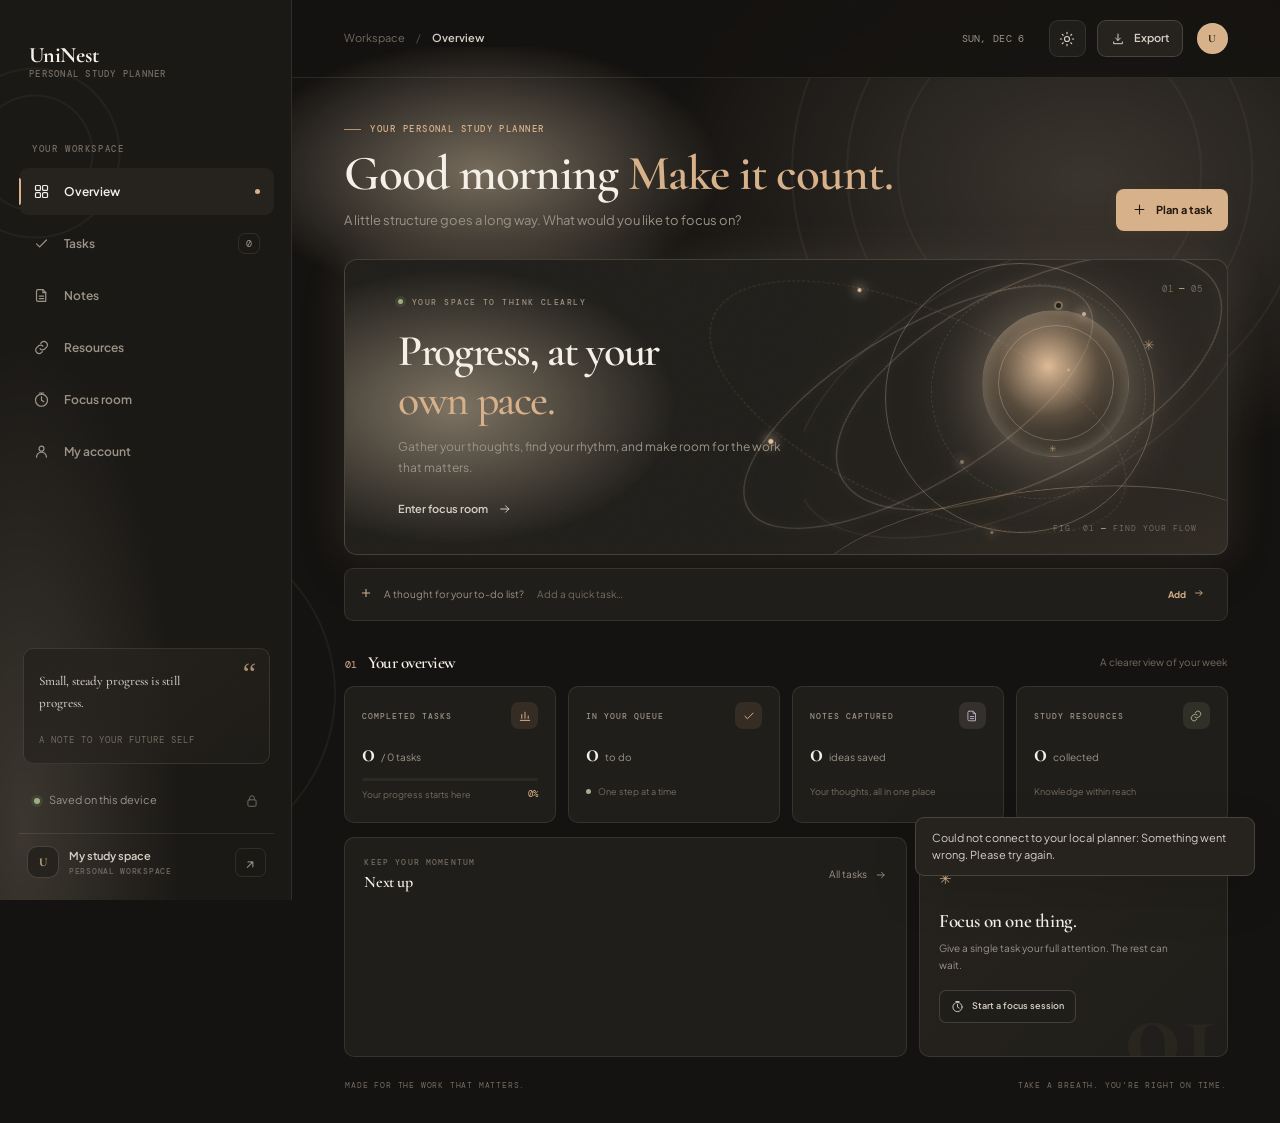
==== templates/index.html @ de665f7b "Initial project setup" ====
<!doctype html>
<html lang="en" data-theme="dark">
<head>
  <meta charset="utf-8">
  <meta name="viewport" content="width=device-width, initial-scale=1">
  <meta name="theme-color" content="#151311">
  <meta name="description" content="UniNest is your personal study planner for organizing tasks, notes, resources, and focused study sessions.">
  <title>UniNest — Personal Study Planner</title>
  <link rel="preconnect" href="https://fonts.googleapis.com">
  <link rel="preconnect" href="https://fonts.gstatic.com" crossorigin>
  <link href="https://fonts.googleapis.com/css2?family=Cormorant+Garamond:ital,wght@0,400;0,500;0,600;0,700;1,500;1,600&family=DM+Mono:wght@400;500&family=Plus+Jakarta+Sans:wght@400;500;600;700&display=swap" rel="stylesheet">
  <link rel="stylesheet" href="/static/app.css">
  <script src="/static/app.js" defer></script>
</head>
<body>
  <div class="app-shell">
    <aside class="sidebar" id="sidebar">
      <a class="brand" href="#dashboard" aria-label="UniNest dashboard">
        <span class="brand-copy"><strong>UniNest</strong><small>PERSONAL STUDY PLANNER</small></span>
      </a>
      <div class="side-label">YOUR WORKSPACE</div>
      <nav class="nav-list" aria-label="Main navigation">
        <button class="nav-item is-active" data-view="dashboard"><span class="nav-icon" data-icon="grid"></span><span>Overview</span><span class="nav-active-dot"></span></button>
        <button class="nav-item" data-view="tasks"><span class="nav-icon" data-icon="check"></span><span>Tasks</span><span class="nav-count" id="task-nav-count">0</span></button>
        <button class="nav-item" data-view="notes"><span class="nav-icon" data-icon="note"></span><span>Notes</span></button>
        <button class="nav-item" data-view="resources"><span class="nav-icon" data-icon="link"></span><span>Resources</span></button>
        <button class="nav-item" data-view="focus"><span class="nav-icon" data-icon="timer"></span><span>Focus room</span></button>
        <button class="nav-item" data-view="account"><span class="nav-icon" data-icon="user"></span><span>My account</span></button>
      </nav>
      <div class="sidebar-bottom">
        <div class="quote-card"><span class="quote-mark">“</span><p>Small, steady progress is still progress.</p><span class="quote-by">A NOTE TO YOUR FUTURE SELF</span></div>
        <div class="local-status"><span class="status-dot"></span><span>Saved on this device</span><span class="local-lock" data-icon="lock"></span></div>
        <div class="profile"><span class="profile-avatar" id="profile-initial">U</span><button type="button" class="profile-open" data-go="account" aria-label="View and edit account details"><strong id="account-name">My study space</strong><small id="account-email">PERSONAL WORKSPACE</small></button><button class="logout-button" id="logout-button" aria-label="Sign out" title="Sign out">↗</button></div>
      </div>
    </aside>

    <main class="main-area">
      <header class="topbar">
        <button class="mobile-menu icon-button" id="mobile-menu" aria-label="Open navigation" data-icon="menu"></button>
        <div class="breadcrumbs"><span>Workspace</span><span class="crumb-sep">/</span><strong id="breadcrumb-current">Overview</strong></div>
        <div class="top-actions">
          <span class="top-date" id="top-date"></span>
          <button class="icon-button theme-toggle" id="theme-toggle" aria-label="Switch theme" title="Switch theme"><span data-icon="sun"></span></button>
          <button class="export-button" id="export-button"><span data-icon="download"></span><span>Export</span></button>
          <button type="button" class="top-avatar" id="top-avatar" data-go="account" aria-label="Open account details" title="My account">U</button>
        </div>
      </header>

      <div class="content-wrap">
        <section class="view active-view" id="view-dashboard" data-view-panel="dashboard">
          <div class="welcome-row">
            <div><div class="eyebrow"><span class="eyebrow-line"></span> YOUR PERSONAL STUDY PLANNER</div><h1 id="welcome-title">Make today <em>count.</em></h1><p class="page-subtitle">A little structure goes a long way. What would you like to focus on?</p></div>
            <button class="primary-button" data-go="tasks"><span data-icon="plus"></span>Plan a task</button>
          </div>

          <article class="hero-card">
            <div class="hero-grain"></div><div class="hero-orbit orbit-one"></div><div class="hero-orbit orbit-two"></div>
            <div class="hero-content"><div class="hero-kicker"><span class="live-dot"></span> YOUR SPACE TO THINK CLEARLY</div><h2>Progress, at your<br><span>own pace.</span></h2><p>Gather your thoughts, find your rhythm, and make room for the work that matters.</p><button class="hero-link" data-go="focus">Enter focus room <span data-icon="arrow"></span></button></div>
            <div class="hero-art" aria-hidden="true"><div class="sun-disc"></div><div class="art-arc arc-a"></div><div class="art-arc arc-b"></div><div class="art-ground"></div><div class="art-spark spark-a">✳</div><div class="art-spark spark-b">✳</div><div class="art-label">FIG. 01 <span>—</span> FIND YOUR FLOW</div></div>
            <div class="hero-index">01 <span>—</span> 05</div>
          </article>

          <form id="quick-task-form" class="quick-add-row"><span class="quick-add-icon" data-icon="plus"></span><label for="quick-task-title">A thought for your to-do list?</label><input id="quick-task-title" maxlength="240" placeholder="Add a quick task…"><button type="submit">Add <span data-icon="arrow"></span></button></form>

          <div class="section-heading"><div><span class="section-index">01</span><h2>Your overview</h2></div><span class="updated-label">A clearer view of your week</span></div>
          <div class="stats-grid">
            <article class="stat-card stat-progress"><div class="stat-top"><span class="stat-label">COMPLETED TASKS</span><span class="stat-icon" data-icon="chart"></span></div><div class="stat-value"><strong id="stat-completed">0</strong><span id="stat-total">/ 0 tasks</span></div><div class="mini-progress"><span id="progress-fill"></span></div><div class="stat-foot"><span id="progress-copy">Your progress starts here</span><span id="progress-percent">0%</span></div></article>
            <article class="stat-card"><div class="stat-top"><span class="stat-label">IN YOUR QUEUE</span><span class="stat-icon icon-amber" data-icon="check"></span></div><div class="stat-value"><strong id="stat-pending">0</strong><span>to do</span></div><div class="stat-note"><span class="stat-note-dot"></span>One step at a time</div></article>
            <article class="stat-card"><div class="stat-top"><span class="stat-label">NOTES CAPTURED</span><span class="stat-icon icon-lilac" data-icon="note"></span></div><div class="stat-value"><strong id="stat-notes">0</strong><span>ideas saved</span></div><div class="stat-note">Your thoughts, all in one place</div></article>
            <article class="stat-card"><div class="stat-top"><span class="stat-label">STUDY RESOURCES</span><span class="stat-icon icon-sage" data-icon="link"></span></div><div class="stat-value"><strong id="stat-resources">0</strong><span>collected</span></div><div class="stat-note">Knowledge within reach</div></article>
          </div>

          <div class="dashboard-columns">
            <article class="surface next-up-surface"><div class="surface-heading"><div><span class="surface-kicker">KEEP YOUR MOMENTUM</span><h3>Next up</h3></div><button class="text-link" data-go="tasks">All tasks <span data-icon="arrow"></span></button></div><div id="dashboard-tasks" class="dashboard-task-list"></div></article>
            <article class="surface ritual-surface"><div class="ritual-top"><span class="surface-kicker">A SMALL RITUAL</span><span class="ritual-spark">✳</span></div><h3>Focus on one thing.</h3><p>Give a single task your full attention. The rest can wait.</p><button class="ritual-button" data-go="focus"><span data-icon="timer"></span>Start a focus session</button><span class="ritual-decoration" aria-hidden="true">01</span></article>
          </div>
          <footer class="page-footer"><span>MADE FOR THE WORK THAT MATTERS.</span><span>TAKE A BREATH. YOU’RE RIGHT ON TIME.</span></footer>
        </section>

        <section class="view" id="view-tasks" data-view-panel="tasks">
          <div class="page-title-row"><div><div class="eyebrow"><span class="eyebrow-line"></span> YOUR WORKSPACE / 01</div><h1>Tasks<span class="title-period">.</span></h1><p class="page-subtitle">Make the next step clear. Momentum will follow.</p></div><button class="soft-button" id="task-focus-button"><span data-icon="timer"></span>Focus room</button></div>
          <div class="task-layout"><section class="surface task-compose"><div class="surface-heading"><div><span class="surface-kicker">GET IT OUT OF YOUR HEAD</span><h3>Add a task</h3></div><span class="compose-index">01 / 03</span></div><form id="task-form" class="form-stack"><label class="field-label" for="task-title">TASK NAME</label><input id="task-title" class="field-input" maxlength="240" placeholder="e.g. Review chapter four" required><div class="field-row"><label class="field-label" for="task-priority">PRIORITY</label><div class="select-wrap"><select id="task-priority"><option>Normal</option><option>High</option><option>Low</option></select><span data-icon="chevron"></span></div></div><button class="primary-button form-submit" type="submit"><span data-icon="plus"></span>Add to my list</button></form><div class="compose-tip"><span data-icon="spark"></span>Start small. Make it doable.</div></section>
            <section class="surface task-list-surface"><div class="surface-heading"><div><span class="surface-kicker">YOUR STUDY PLAN</span><h3>Everything on your list <span class="inline-count" id="task-list-count">0</span></h3></div><label class="search-field"><span data-icon="search"></span><input id="task-search" placeholder="Find a task…" aria-label="Find a task"></label></div><div class="filter-row"><button class="filter-button active-filter" data-task-filter="all">All tasks</button><button class="filter-button" data-task-filter="pending">To do</button><button class="filter-button" data-task-filter="done">Completed</button><span class="filter-spacer"></span><span class="sort-label">SORTED BY PRIORITY</span></div><div id="task-list" class="task-list"></div></section></div>
        </section>

        <section class="view" id="view-notes" data-view-panel="notes">
          <div class="page-title-row"><div><div class="eyebrow"><span class="eyebrow-line"></span> YOUR WORKSPACE / 02</div><h1>Notes<span class="title-period">.</span></h1><p class="page-subtitle">A safe place for the ideas you don’t want to lose.</p></div><span class="view-count" id="note-count">0 NOTES</span></div>
          <div class="notes-layout"><section class="surface note-compose"><div class="surface-heading"><div><span class="surface-kicker">CAPTURE A THOUGHT</span><h3>New note</h3></div><span class="note-pencil" data-icon="note"></span></div><form id="note-form" class="form-stack"><label class="field-label" for="note-title">TITLE</label><input id="note-title" class="field-input" maxlength="180" placeholder="Give this note a name" required><label class="field-label" for="note-body">YOUR THOUGHTS</label><textarea id="note-body" class="field-input note-body-input" maxlength="12000" placeholder="Jot down an idea, a key insight, or a reminder…" required></textarea><button class="primary-button form-submit" type="submit"><span data-icon="plus"></span>Save note</button></form></section><section class="notes-board"><div class="board-heading"><div><span class="surface-kicker">YOUR PERSONAL ARCHIVE</span><h3>Saved thoughts</h3></div><span class="board-count" id="note-board-count">00</span></div><div id="notes-list" class="notes-grid"></div></section></div>
        </section>

        <section class="view" id="view-resources" data-view-panel="resources">
          <div class="page-title-row"><div><div class="eyebrow"><span class="eyebrow-line"></span> YOUR WORKSPACE / 03</div><h1>Resources<span class="title-period">.</span></h1><p class="page-subtitle">Keep your best references close, so getting started feels easy.</p></div><span class="view-count" id="resource-count">0 SAVED</span></div>
          <section class="surface resource-compose"><div class="surface-heading"><div><span class="surface-kicker">BUILD YOUR REFERENCE SHELF</span><h3>Save a resource</h3></div><span class="resource-ornament">↗</span></div><form id="resource-form" class="resource-form"><div class="resource-fields"><div class="resource-field"><label class="field-label" for="resource-title">RESOURCE NAME</label><input id="resource-title" class="field-input" maxlength="180" placeholder="e.g. Data structures guide" required></div><div class="resource-field resource-url-field"><label class="field-label" for="resource-url">LINK</label><input id="resource-url" class="field-input" type="url" placeholder="https://…" required></div><div class="resource-field resource-kind-field"><label class="field-label" for="resource-kind">TYPE</label><div class="select-wrap"><select id="resource-kind"><option>Link</option><option>PDF</option><option>Video</option><option>Article</option><option>Tool</option></select><span data-icon="chevron"></span></div></div></div><button class="primary-button form-submit" type="submit"><span data-icon="plus"></span>Save resource</button></form></section>
          <div class="resource-shelf-heading"><div><span class="surface-kicker">YOUR STUDY SHELF</span><h3>Ready when you are</h3></div><span class="shelf-rule"></span><span class="board-count" id="resource-board-count">00</span></div><div id="resources-list" class="resource-grid"></div>
        </section>

        <section class="view focus-view" id="view-focus" data-view-panel="focus">
          <div class="page-title-row focus-title-row"><div><div class="eyebrow"><span class="eyebrow-line"></span> YOUR WORKSPACE / 04</div><h1>Focus room<span class="title-period">.</span></h1><p class="page-subtitle">No rush. No noise. Just this moment and the work in front of you.</p></div><span class="focus-status"><span class="status-dot"></span> YOUR TIME, YOURS</span></div>
          <article class="focus-surface"><div class="focus-orbit focus-orbit-one"></div><div class="focus-orbit focus-orbit-two"></div><div class="focus-inner"><span class="focus-kicker"><span class="live-dot"></span> A LITTLE SPACE TO THINK</span><div class="timer-dial" id="timer-dial"><svg viewBox="0 0 280 280" aria-hidden="true"><circle class="timer-track" cx="140" cy="140" r="126"></circle><circle class="timer-progress-ring" id="timer-ring" cx="140" cy="140" r="126"></circle></svg><div class="timer-center"><span class="timer-label">FOCUS SESSION</span><strong id="timer-display">25<span>:</span>00</strong><span class="timer-subtitle" id="timer-status">Settle in. You’re right where you need to be.</span></div></div><div class="timer-controls"><button class="primary-button timer-main-button" id="timer-start"><span data-icon="play"></span><span>Begin focus</span></button><button class="soft-button timer-control-button" id="timer-reset"><span data-icon="refresh"></span>Reset</button></div><div class="timer-preset-row"><span>SESSION LENGTH</span><div class="preset-buttons"><button class="preset-button is-selected" data-minutes="25">25 min <span>·</span> focus</button><button class="preset-button" data-minutes="50">50 min <span>·</span> deep work</button><button class="preset-button" data-minutes="15">15 min <span>·</span> short sprint</button></div></div><div class="focus-signoff"><span>YOU’VE GOT THIS.</span><span class="signoff-star">✳</span><span>ONE THING AT A TIME.</span></div></div></article>
        </section>
        <section class="view" id="view-account" data-view-panel="account">
          <div class="page-title-row"><div><div class="eyebrow"><span class="eyebrow-line"></span> YOUR PERSONAL SPACE</div><h1>My account<span class="title-period">.</span></h1><p class="page-subtitle">Keep your profile current and your sign-in details up to date.</p></div><span class="view-count">PRIVATE PROFILE</span></div>
          <div class="account-layout">
            <section class="surface account-profile-card"><span class="account-avatar" id="account-page-initial">U</span><div><span class="surface-kicker">YOUR UNINEST PROFILE</span><h2 id="account-card-name">My study space</h2><p id="account-card-email">you@example.com</p></div><span class="account-card-orbit" aria-hidden="true"></span></section>
            <section class="surface account-form-surface"><div class="surface-heading"><div><span class="surface-kicker">PROFILE DETAILS</span><h3>Your information</h3></div><span class="account-section-index">01</span></div><form id="account-form" class="form-stack account-form"><label class="field-label" for="account-name-input">YOUR NAME</label><input class="field-input" id="account-name-input" name="name" maxlength="80" autocomplete="name" required><label class="field-label" for="account-email-input">EMAIL ADDRESS</label><input class="field-input" id="account-email-input" name="email" type="email" maxlength="254" autocomplete="email" required><button class="primary-button form-submit" type="submit"><span data-icon="check"></span>Save profile</button></form></section>
            <section class="surface account-form-surface account-security-surface"><div class="surface-heading"><div><span class="surface-kicker">ACCOUNT SECURITY</span><h3>Change password</h3></div><span class="account-section-index">02</span></div><form id="password-form" class="form-stack account-form"><label class="field-label" for="current-password">CURRENT PASSWORD</label><input class="field-input" id="current-password" type="password" autocomplete="current-password" required><label class="field-label" for="new-password">NEW PASSWORD</label><input class="field-input" id="new-password" type="password" minlength="8" maxlength="128" autocomplete="new-password" required><label class="field-label" for="confirm-new-password">CONFIRM NEW PASSWORD</label><input class="field-input" id="confirm-new-password" type="password" minlength="8" maxlength="128" autocomplete="new-password" required><button class="soft-button form-submit" type="submit"><span data-icon="lock"></span>Update password</button></form></section>
          </div>
        </section>
        <div id="toast" class="toast" role="status" aria-live="polite"></div>
      </div>
    </main>
  </div>
  <div class="custom-cursor" id="custom-cursor" aria-hidden="true"><span></span></div>
</body>
</html>
---- static/app.css ----
@charset "UTF-8";
:root{color-scheme:dark;--bg:#151311;--bg-raised:#1b1916;--panel:#201e1a;--panel-2:#26231e;--panel-3:#2d2923;--ink:#f4efe7;--ink-2:#d6cfc4;--muted:#9c9387;--subtle:#736b61;--line:rgba(226,213,193,.11);--line-strong:rgba(226,213,193,.18);--accent:#d7b18a;--accent-strong:#e5c29e;--accent-ink:#21180f;--amber-wash:rgba(208,157,105,.12);--sage:#a4ad8c;--lilac:#b6a8ba;--shadow:0 18px 50px rgba(0,0,0,.12);--sidebar:292px;--ease:cubic-bezier(.22,1,.36,1);font-family:"Plus Jakarta Sans",sans-serif;font-synthesis:none;text-rendering:optimizeLegibility;-webkit-font-smoothing:antialiased}
html[data-theme="light"]{color-scheme:light;--bg:#f2eee7;--bg-raised:#f7f4ee;--panel:#fffdf9;--panel-2:#f6f1e9;--panel-3:#eee8de;--ink:#2d2923;--ink-2:#4b4339;--muted:#786f64;--subtle:#9a8f82;--line:rgba(66,50,33,.11);--line-strong:rgba(66,50,33,.18);--accent:#986842;--accent-strong:#875630;--accent-ink:#fffaf4;--amber-wash:rgba(171,119,74,.1);--sage:#65744f;--lilac:#7a647f;--shadow:0 16px 46px rgba(67,53,37,.075)}
*{box-sizing:border-box}html{min-width:320px;background:var(--bg);scroll-behavior:smooth}body{margin:0;background:var(--bg);color:var(--ink);font-size:14px;line-height:1.5;transition:background-color .38s ease,color .38s ease;overflow-x:hidden}button,input,textarea,select{font:inherit}button{color:inherit}button:focus-visible,a:focus-visible,input:focus-visible,textarea:focus-visible,select:focus-visible{outline:2px solid var(--accent);outline-offset:3px}button{border:0}.app-shell{min-height:100vh}.sidebar{position:fixed;z-index:20;inset:0 auto 0 0;width:var(--sidebar);display:flex;flex-direction:column;padding:30px 17px 17px 19px;background:var(--bg-raised);border-right:1px solid var(--line);transition:background-color .38s ease,border-color .38s ease}.brand{height:64px;display:flex;gap:13px;align-items:center;padding:0 10px;margin-bottom:49px;color:var(--ink);text-decoration:none}.brand-mark{width:43px;height:43px;display:grid;place-items:center;border:1px solid var(--line-strong);border-radius:13px;background:var(--panel-2);font:800 25px/1 "Cormorant Garamond",serif;letter-spacing:-2px;color:var(--ink)}.brand-mark span{color:var(--accent)}.brand-copy{display:grid;gap:3px}.brand-copy strong{font:800 19px/1 "Cormorant Garamond",serif;letter-spacing:-.7px}.brand-copy small,.profile small{font:500 9px/1.3 "DM Mono",monospace;letter-spacing:1.25px;color:var(--subtle)}.side-label{padding:0 13px;margin-bottom:13px;color:var(--subtle);font:500 9px "DM Mono",monospace;letter-spacing:1.6px}.nav-list{display:grid;gap:5px}.nav-item{position:relative;width:100%;height:47px;display:flex;align-items:center;gap:14px;padding:0 14px;background:transparent;border-radius:9px;color:var(--muted);text-align:left;cursor:pointer;transition:background .25s ease,color .25s ease,transform .28s var(--ease)}.nav-item:hover{background:var(--panel-2);color:var(--ink);transform:translateX(2px)}.nav-item.is-active{background:var(--panel-2);color:var(--ink)}.nav-item.is-active:before{position:absolute;inset:10px auto 10px 0;width:2px;background:var(--accent);border-radius:0 2px 2px 0;content:""}.nav-icon,.nav-active-dot,.nav-count,.icon-button [data-icon],.primary-button [data-icon],.soft-button [data-icon],.export-button [data-icon],.text-link [data-icon],.ritual-button [data-icon],.search-field [data-icon],.select-wrap [data-icon],.hero-link [data-icon],.local-lock,.mobile-menu{display:grid;place-items:center}.nav-icon svg,.icon-button svg,.primary-button svg,.soft-button svg,.export-button svg,.text-link svg,.ritual-button svg,.search-field svg,.select-wrap svg,.hero-link svg,.local-lock svg,.mobile-menu svg,.stat-icon svg{width:17px;height:17px;stroke:currentColor;fill:none;stroke-width:1.7;stroke-linecap:round;stroke-linejoin:round}.nav-item>span:nth-child(2){font-size:12px;font-weight:600}.nav-active-dot{width:5px;height:5px;margin-left:auto;border-radius:50%;background:var(--accent);opacity:0;transform:scale(.6);transition:opacity .2s ease,transform .2s ease}.is-active .nav-active-dot{opacity:1;transform:scale(1)}.nav-count{min-width:22px;height:21px;margin-left:auto;padding:0 6px;border:1px solid var(--line);border-radius:7px;color:var(--muted);font:10px "DM Mono",monospace}.sidebar-bottom{margin-top:auto}.quote-card{position:relative;overflow:hidden;margin:0 4px 17px;padding:17px 15px 15px;border:1px solid var(--line);border-radius:10px;background:linear-gradient(140deg,var(--panel-2),transparent 150%)}.quote-mark{position:absolute;top:7px;right:13px;color:var(--accent);font:30px Georgia,serif;opacity:.75}.quote-card p{max-width:180px;margin:5px 0 13px;font:500 13px/1.65 "Cormorant Garamond",serif;color:var(--ink-2)}.quote-by{color:var(--subtle);font:9px "DM Mono",monospace;letter-spacing:1px}.local-status{height:39px;display:flex;align-items:center;gap:9px;margin:0 7px 13px;padding:0 8px;color:var(--muted);font-size:11px}.status-dot,.live-dot{width:6px;height:6px;flex:none;border-radius:50%;background:#9bb07e;box-shadow:0 0 0 3px rgba(155,176,126,.12)}.local-lock{margin-left:auto;color:var(--subtle)}.local-lock svg{width:14px;height:14px}.profile{display:flex;align-items:center;gap:10px;padding:12px 8px 5px;border-top:1px solid var(--line)}.profile-avatar,.top-avatar{display:grid;place-items:center;width:32px;height:32px;border:1px solid var(--line-strong);border-radius:10px;background:var(--panel-2);color:var(--accent);font:700 12px "Cormorant Garamond",serif}.profile>span:nth-child(2){display:grid;gap:2px}.profile strong{font-size:11px;font-weight:600}.profile small{font-size:8px}.profile-more{margin-left:auto;color:var(--muted);font-size:21px;letter-spacing:1px}.main-area{min-height:100vh;margin-left:var(--sidebar);background:var(--bg);transition:background-color .38s ease}.topbar{height:78px;position:sticky;top:0;z-index:15;display:flex;align-items:center;justify-content:space-between;padding:0 clamp(27px,4.1vw,68px);border-bottom:1px solid var(--line);background:color-mix(in srgb,var(--bg) 91%,transparent);backdrop-filter:blur(14px);transition:background-color .38s ease,border-color .38s ease}.breadcrumbs{display:flex;align-items:center;gap:11px;color:var(--subtle);font-size:11px}.breadcrumbs strong{font-weight:600;color:var(--ink-2)}.crumb-sep{color:var(--subtle);opacity:.65}.top-actions{display:flex;align-items:center;gap:11px}.top-date{padding-right:13px;color:var(--muted);font:10px "DM Mono",monospace;letter-spacing:.3px}.icon-button{width:37px;height:37px;display:grid;place-items:center;border:1px solid var(--line);border-radius:9px;background:var(--panel);color:var(--ink-2);cursor:pointer;transition:transform .25s var(--ease),background .25s ease,border-color .25s ease,color .25s ease}.icon-button:hover{transform:translateY(-2px);border-color:var(--line-strong);background:var(--panel-2);color:var(--accent)}.theme-toggle svg{width:16px;height:16px}.export-button{height:37px;display:flex;align-items:center;gap:9px;padding:0 13px;border:1px solid var(--line-strong);border-radius:9px;background:var(--panel-2);color:var(--ink-2);font-size:11px;font-weight:600;cursor:pointer;transition:transform .25s var(--ease),background .25s ease,border-color .25s ease,color .25s ease}.export-button:hover{transform:translateY(-2px);border-color:var(--accent);color:var(--accent)}.export-button svg{width:14px;height:14px}.top-avatar{width:31px;height:31px;border-radius:50%;margin-left:3px;background:var(--accent);color:var(--accent-ink);font-size:11px}.mobile-menu{display:none}.content-wrap{width:min(1440px,100%);margin:0 auto;padding:45px clamp(27px,4.1vw,68px) 30px}.view{display:none;min-height:calc(100vh - 153px)}.view.active-view{display:block;animation:view-enter .48s var(--ease) both}@keyframes view-enter{from{opacity:0;transform:translate3d(0,12px,0)}to{opacity:1;transform:translate3d(0,0,0)}}.welcome-row,.page-title-row{display:flex;align-items:flex-end;justify-content:space-between;gap:25px;margin-bottom:28px}.eyebrow,.hero-kicker,.surface-kicker{display:flex;align-items:center;gap:9px;color:var(--accent);font:500 9px "DM Mono",monospace;letter-spacing:1.45px}.eyebrow-line{width:17px;height:1px;background:var(--accent);opacity:.78}.welcome-row h1,.page-title-row h1{margin:12px 0 7px;font:600 clamp(34px,4vw,49px)/1.12 "Cormorant Garamond",serif;letter-spacing:-2.6px}.welcome-row h1 em{font-style:normal;color:var(--accent)}.page-subtitle{margin:0;color:var(--muted);font-size:13px;line-height:1.7}.primary-button,.soft-button{height:42px;display:inline-flex;align-items:center;justify-content:center;gap:9px;padding:0 15px;border:1px solid transparent;border-radius:8px;font-size:11px;font-weight:700;white-space:nowrap;cursor:pointer;transition:transform .28s var(--ease),box-shadow .28s ease,background .28s ease,color .28s ease,border-color .28s ease}.primary-button{background:var(--accent);color:var(--accent-ink);box-shadow:0 5px 15px rgba(173,129,89,.08)}.primary-button:hover{transform:translateY(-2px);box-shadow:0 9px 22px rgba(173,129,89,.19);background:var(--accent-strong)}.primary-button:active,.soft-button:active,.export-button:active,.icon-button:active{transform:scale(.97)}.primary-button svg{width:15px;height:15px}.soft-button{border-color:var(--line-strong);background:var(--panel-2);color:var(--ink-2)}.soft-button:hover{transform:translateY(-2px);border-color:var(--accent);color:var(--accent)}.hero-card{position:relative;min-height:284px;overflow:hidden;display:flex;align-items:center;border:1px solid var(--line-strong);border-radius:13px;background:linear-gradient(103deg,var(--panel) 0%,var(--panel) 49%,color-mix(in srgb,var(--accent) 6%,var(--panel)) 100%);box-shadow:var(--shadow);isolation:isolate;transition:background .38s ease,border-color .38s ease,transform .35s var(--ease)}.hero-card:hover{transform:translateY(-2px)}.hero-grain{position:absolute;inset:0;z-index:-1;opacity:.11;background-image:url("data:image/svg+xml,%3Csvg viewBox='0 0 180 180' xmlns='http://www.w3.org/2000/svg'%3E%3Cfilter id='n'%3E%3CfeTurbulence type='fractalNoise' baseFrequency='.9' numOctaves='3' stitchTiles='stitch'/%3E%3C/filter%3E%3Crect width='100%25' height='100%25' filter='url(%23n)' opacity='.24'/%3E%3C/svg%3E");pointer-events:none}.hero-content{position:relative;z-index:2;width:56%;padding:37px 0 37px clamp(25px,4.1vw,55px)}.hero-kicker{gap:9px;color:var(--muted);font-size:8px}.hero-kicker .live-dot{width:5px;height:5px}.hero-content h2{margin:20px 0 10px;font:600 clamp(31px,4vw,44px)/1.12 "Cormorant Garamond",serif;letter-spacing:-2px}.hero-content h2 span{color:var(--accent);font-weight:500}.hero-content p{max-width:390px;margin:0;color:var(--muted);font-size:12px;line-height:1.8}.hero-link{display:flex;align-items:center;gap:10px;margin-top:22px;padding:0;background:transparent;color:var(--ink-2);font-size:11px;font-weight:600;cursor:pointer;transition:gap .25s var(--ease),color .2s ease}.hero-link:hover{gap:15px;color:var(--accent)}.hero-link svg{width:14px;height:14px}.hero-art{position:absolute;inset:0 0 0 auto;width:48%;overflow:hidden}.sun-disc{position:absolute;top:17%;right:23%;width:147px;aspect-ratio:1;border:1px solid color-mix(in srgb,var(--accent) 38%,transparent);border-radius:50%;background:radial-gradient(circle at 45% 38%,color-mix(in srgb,var(--accent) 80%,#f3e1c7) 0%,color-mix(in srgb,var(--accent) 28%,transparent) 42%,transparent 71%);box-shadow:0 0 68px color-mix(in srgb,var(--accent) 14%,transparent);animation:disc-float 8s ease-in-out infinite}.hero-art:before,.hero-art:after{position:absolute;content:"";border:1px solid color-mix(in srgb,var(--accent) 17%,transparent);border-radius:50%;transform:rotate(-27deg)}.hero-art:before{width:420px;height:190px;right:-13px;top:9%}.hero-art:after{width:492px;height:235px;right:-42px;top:2%}.art-arc{position:absolute;width:270px;height:270px;right:17%;top:1%;border:1px solid color-mix(in srgb,var(--accent) 19%,transparent);border-radius:50%}.arc-b{width:215px;height:215px;right:19%;top:8%;border-style:dashed;opacity:.5;animation:orbit-spin 50s linear infinite}.art-ground{position:absolute;right:-12%;bottom:-95px;width:112%;height:159px;border-top:1px solid color-mix(in srgb,var(--accent) 34%,transparent);border-radius:50% 50% 0 0;background:linear-gradient(0deg,color-mix(in srgb,var(--accent) 12%,var(--panel)),transparent);transform:rotate(-7deg)}.art-spark{position:absolute;color:var(--accent);font-size:14px;opacity:.7}.spark-a{top:25%;right:17%}.spark-b{top:62%;right:40%;font-size:9px}.art-label{position:absolute;bottom:21px;right:30px;color:var(--subtle);font:8px "DM Mono",monospace;letter-spacing:1px}.art-label span{color:var(--accent)}.hero-index{position:absolute;right:24px;top:23px;color:var(--subtle);font:9px "DM Mono",monospace;letter-spacing:.8px}.hero-index span{color:var(--accent)}@keyframes disc-float{50%{transform:translateY(-8px)}}@keyframes orbit-spin{to{transform:rotate(333deg)}}.section-heading{display:flex;justify-content:space-between;align-items:center;margin:31px 1px 13px}.section-heading>div{display:flex;align-items:baseline;gap:11px}.section-index{color:var(--accent);font:10px "DM Mono",monospace}.section-heading h2,.board-heading h3,.resource-shelf-heading h3{margin:0;font:600 17px "Cormorant Garamond",serif;letter-spacing:-.5px}.updated-label{color:var(--subtle);font-size:10px}.stats-grid{display:grid;grid-template-columns:repeat(4,minmax(0,1fr));gap:12px}.stat-card{min-height:137px;padding:15px 17px;border:1px solid var(--line);border-radius:10px;background:var(--panel);transition:transform .3s var(--ease),background-color .38s ease,border-color .38s ease}.stat-card:hover{transform:translateY(-3px);border-color:var(--line-strong)}.stat-top{display:flex;align-items:center;justify-content:space-between}.stat-label{color:var(--muted);font:500 8px "DM Mono",monospace;letter-spacing:1px}.stat-icon{width:27px;height:27px;display:grid;place-items:center;border-radius:8px;background:var(--amber-wash);color:var(--accent)}.stat-icon svg{width:14px;height:14px}.icon-lilac{background:color-mix(in srgb,var(--lilac) 13%,transparent);color:var(--lilac)}.icon-sage{background:color-mix(in srgb,var(--sage) 13%,transparent);color:var(--sage)}.stat-value{display:flex;align-items:baseline;gap:7px;margin-top:10px}.stat-value strong{font:600 27px/1 "Cormorant Garamond",serif;letter-spacing:-1px}.stat-value>span{color:var(--muted);font-size:10px}.mini-progress{height:3px;overflow:hidden;margin-top:12px;border-radius:10px;background:var(--panel-3)}.mini-progress span{display:block;width:0;height:100%;border-radius:10px;background:var(--accent);transition:width .65s var(--ease)}.stat-foot{display:flex;align-items:center;justify-content:space-between;margin-top:7px;color:var(--subtle);font-size:9px}.stat-foot span:last-child{color:var(--accent);font-family:"DM Mono",monospace}.stat-note{display:flex;align-items:center;gap:7px;margin-top:19px;color:var(--subtle);font-size:9px}.stat-note-dot{width:5px;height:5px;border-radius:50%;background:var(--sage)}.dashboard-columns{display:grid;grid-template-columns:minmax(0,1.55fr) minmax(250px,.85fr);gap:12px;margin-top:14px}.surface{border:1px solid var(--line);border-radius:10px;background:var(--panel);transition:background-color .38s ease,border-color .38s ease,transform .3s var(--ease)}.next-up-surface{min-height:220px;padding:19px 19px 11px}.surface-heading{display:flex;align-items:center;justify-content:space-between;gap:16px}.surface-kicker{color:var(--subtle);font-size:8px;letter-spacing:1.15px}.surface-heading h3,.ritual-surface h3,.notes-board h3{margin:5px 0 0;font:600 16px "Cormorant Garamond",serif;letter-spacing:-.4px}.text-link{display:flex;align-items:center;gap:8px;padding:5px 0;background:transparent;color:var(--muted);font-size:10px;cursor:pointer;transition:color .2s ease,gap .25s var(--ease)}.text-link:hover{gap:12px;color:var(--accent)}.text-link svg{width:12px;height:12px}.dashboard-task-list{margin-top:13px}.dashboard-task-row{display:flex;align-items:center;gap:11px;min-height:38px;border-top:1px solid var(--line);color:var(--ink-2);font-size:11px}.task-check{width:15px;height:15px;flex:none;display:grid;place-items:center;border:1px solid var(--line-strong);border-radius:5px;background:transparent;color:var(--accent);cursor:pointer;transition:background .2s ease,border .2s ease,transform .2s ease}.task-check:hover{transform:scale(1.1);border-color:var(--accent)}.task-check.checked{border-color:var(--accent);background:var(--accent);color:var(--accent-ink)}.task-check svg{width:10px;height:10px;stroke:currentColor;fill:none;stroke-width:2}.dashboard-task-title{min-width:0;overflow:hidden;text-overflow:ellipsis;white-space:nowrap}.dashboard-task-title.is-done{text-decoration:line-through;color:var(--subtle)}.priority-pill{margin-left:auto;padding:3px 7px;border:1px solid var(--line);border-radius:5px;color:var(--subtle);font:8px "DM Mono",monospace;text-transform:uppercase;letter-spacing:.45px}.priority-pill.high{border-color:color-mix(in srgb,#df9778 24%,transparent);color:#df9778}.priority-pill.low{color:var(--sage)}.empty-state{display:grid;justify-items:center;gap:9px;padding:36px 20px;color:var(--subtle);text-align:center}.empty-state-mark{width:35px;height:35px;display:grid;place-items:center;border:1px solid var(--line);border-radius:11px;background:var(--panel-2);color:var(--accent)}.empty-state-mark svg{width:16px;height:16px}.empty-state p{margin:0;font-size:11px}.ritual-surface{position:relative;overflow:hidden;min-height:220px;padding:19px;background:linear-gradient(135deg,var(--panel-2),var(--panel));isolation:isolate}.ritual-spark{color:var(--accent);font-size:15px}.ritual-surface h3{margin-top:19px;font-size:19px}.ritual-surface p{max-width:240px;margin:8px 0 16px;color:var(--muted);font-size:10px;line-height:1.7}.ritual-button{height:33px;display:inline-flex;align-items:center;gap:8px;padding:0 11px;border:1px solid var(--line-strong);border-radius:7px;background:var(--panel);color:var(--ink-2);font-size:9px;font-weight:600;cursor:pointer;transition:border-color .2s ease,color .2s ease,transform .25s var(--ease)}.ritual-button:hover{transform:translateY(-2px);border-color:var(--accent);color:var(--accent)}.ritual-button svg{width:13px;height:13px}.ritual-decoration{position:absolute;z-index:-1;right:8px;bottom:-28px;color:var(--accent);font:800 116px/.9 "Cormorant Garamond",serif;opacity:.045}.page-footer{display:flex;justify-content:space-between;margin:23px 1px 3px;color:var(--subtle);font:8px "DM Mono",monospace;letter-spacing:.8px}.title-period{color:var(--accent)}.page-title-row{align-items:flex-end;margin-bottom:27px}.page-title-row h1{margin:12px 0 6px}.page-title-row>.soft-button,.page-title-row>.view-count,.focus-status{margin-bottom:4px}.task-layout{display:grid;grid-template-columns:minmax(235px,.72fr) minmax(0,1.65fr);gap:14px;align-items:start}.task-compose,.task-list-surface,.note-compose{padding:20px}.compose-index,.view-count,.board-count{color:var(--subtle);font:9px "DM Mono",monospace;letter-spacing:.9px}.form-stack{display:grid;gap:9px;margin-top:23px}.field-label{display:block;margin:4px 0 0;color:var(--muted);font:500 8px "DM Mono",monospace;letter-spacing:1px}.field-input,.select-wrap select{width:100%;height:40px;padding:0 12px;border:1px solid var(--line-strong);border-radius:7px;outline:0;background:var(--bg-raised);color:var(--ink);font-size:11px;transition:border-color .2s ease,box-shadow .2s ease,background-color .38s ease}.field-input::placeholder{color:var(--subtle);opacity:.9}.field-input:focus,.select-wrap select:focus{border-color:color-mix(in srgb,var(--accent) 65%,var(--line));box-shadow:0 0 0 3px color-mix(in srgb,var(--accent) 12%,transparent)}.field-row{display:grid;gap:7px;margin-top:4px}.select-wrap{position:relative}.select-wrap select{appearance:none;padding-right:34px;cursor:pointer}.select-wrap>span{position:absolute;top:50%;right:12px;color:var(--muted);pointer-events:none;transform:translateY(-50%)}.select-wrap svg{width:14px;height:14px}.form-submit{width:100%;height:39px;margin-top:7px;font-size:10px}.compose-tip{display:flex;align-items:center;gap:8px;margin-top:22px;padding-top:14px;border-top:1px solid var(--line);color:var(--subtle);font-size:9px}.compose-tip svg{width:14px;height:14px;stroke:var(--accent);fill:none;stroke-width:1.6}.task-list-surface{min-height:390px}.task-list-surface .surface-heading h3{font-size:14px}.inline-count{display:inline-grid;place-items:center;min-width:21px;height:20px;margin-left:5px;padding:0 5px;border:1px solid var(--line);border-radius:6px;color:var(--muted);font:9px "DM Mono",monospace;vertical-align:2px}.search-field{height:33px;display:flex;align-items:center;gap:7px;padding:0 9px;border:1px solid var(--line);border-radius:7px;background:var(--bg-raised);color:var(--subtle)}.search-field svg{width:13px;height:13px}.search-field input{width:115px;border:0;outline:0;background:transparent;color:var(--ink);font-size:9px}.search-field input::placeholder{color:var(--subtle)}.filter-row{display:flex;align-items:center;gap:4px;margin-top:18px;padding:0 0 11px;border-bottom:1px solid var(--line)}.filter-button{padding:6px 9px;border-radius:6px;background:transparent;color:var(--subtle);font-size:9px;cursor:pointer;transition:background .2s ease,color .2s ease}.filter-button:hover,.filter-button.active-filter{background:var(--panel-3);color:var(--ink-2)}.filter-button.active-filter{color:var(--accent)}.filter-spacer{flex:1}.sort-label{color:var(--subtle);font:8px "DM Mono",monospace;letter-spacing:.7px}.task-list{padding-top:4px}.task-row{display:grid;grid-template-columns:22px minmax(0,1fr) auto 28px;align-items:center;gap:10px;min-height:57px;border-bottom:1px solid var(--line);animation:item-enter .36s var(--ease) both}.task-row:last-child{border-bottom:0}.task-row:hover .delete-button{opacity:1}.task-row-title{overflow:hidden;color:var(--ink-2);font-size:11px;text-overflow:ellipsis;white-space:nowrap}.task-row-title.is-done{color:var(--subtle);text-decoration:line-through}.delete-button{width:27px;height:27px;display:grid;place-items:center;border:1px solid transparent;border-radius:6px;background:transparent;color:var(--subtle);opacity:.25;cursor:pointer;transition:all .2s ease}.delete-button:hover{border-color:var(--line);background:var(--panel-3);color:#d89079;opacity:1}.delete-button svg{width:13px;height:13px;stroke:currentColor;fill:none;stroke-width:1.6}.task-empty{padding:43px 12px}.notes-layout{display:grid;grid-template-columns:minmax(250px,.72fr) minmax(0,1.65fr);gap:16px;align-items:start}.note-compose{padding:20px}.note-pencil{color:var(--accent)}.note-pencil svg{width:17px;height:17px;stroke:currentColor;fill:none;stroke-width:1.5}.note-body-input{height:166px;padding-top:11px;resize:vertical;line-height:1.7}.notes-board{padding:4px 0}.board-heading,.resource-shelf-heading{display:flex;align-items:flex-end;justify-content:space-between;padding:0 1px 12px;border-bottom:1px solid var(--line)}.board-count{display:grid;place-items:center;min-width:30px;height:25px;border:1px solid var(--line);border-radius:7px}.notes-grid{display:grid;grid-template-columns:repeat(2,minmax(0,1fr));gap:11px;padding-top:13px}.note-card{position:relative;min-height:156px;padding:16px;border:1px solid var(--line);border-radius:9px;background:var(--panel);animation:item-enter .36s var(--ease) both;transition:transform .3s var(--ease),border-color .2s ease,background-color .38s ease}.note-card:hover{transform:translateY(-3px);border-color:var(--line-strong)}.note-card:before{position:absolute;top:0;left:16px;width:25px;height:2px;background:var(--accent);content:"";opacity:.75}.note-card-top{display:flex;align-items:center;justify-content:space-between;margin-bottom:14px}.note-card-date{color:var(--subtle);font:8px "DM Mono",monospace;letter-spacing:.5px}.note-card h4{margin:0 0 8px;font:600 13px "Cormorant Garamond",serif;letter-spacing:-.15px}.note-card p{display:-webkit-box;overflow:hidden;margin:0;color:var(--muted);font-size:10px;line-height:1.75;-webkit-box-orient:vertical;-webkit-line-clamp:4;white-space:pre-wrap}.note-card .delete-button{position:absolute;right:11px;top:9px;opacity:0}.notes-board .empty-state{margin-top:13px;border:1px dashed var(--line);border-radius:9px}.resource-compose{padding:20px}.resource-ornament{color:var(--accent);font-size:22px}.resource-form{display:flex;align-items:flex-end;gap:13px;margin-top:20px}.resource-fields{display:grid;grid-template-columns:1fr 1.45fr .7fr;gap:12px;flex:1}.resource-field{display:grid;gap:7px}.resource-field .field-label{margin:0}.resource-form>.form-submit{width:auto;min-width:145px;margin:0 0 1px}.resource-shelf-heading{margin-top:28px}.resource-shelf-heading>div{display:grid;gap:5px}.shelf-rule{height:1px;flex:1;margin:0 16px 11px;background:var(--line)}.resource-grid{display:grid;grid-template-columns:repeat(3,minmax(0,1fr));gap:12px;margin-top:14px}.resource-card{position:relative;min-height:173px;display:flex;flex-direction:column;padding:16px;border:1px solid var(--line);border-radius:9px;background:var(--panel);animation:item-enter .36s var(--ease) both;transition:transform .3s var(--ease),border-color .2s ease,background-color .38s ease}.resource-card:hover{transform:translateY(-3px);border-color:var(--line-strong)}.resource-card-top{display:flex;align-items:center;justify-content:space-between}.resource-type{padding:4px 7px;border:1px solid var(--line);border-radius:5px;color:var(--accent);font:8px "DM Mono",monospace;letter-spacing:.7px;text-transform:uppercase}.resource-card h4{margin:15px 0 5px;font:600 13px "Cormorant Garamond",serif;letter-spacing:-.3px}.resource-host{overflow:hidden;color:var(--subtle);font-size:9px;text-overflow:ellipsis;white-space:nowrap}.resource-card-actions{display:flex;align-items:center;justify-content:space-between;margin-top:auto;padding-top:16px}.resource-open{display:flex;align-items:center;gap:6px;color:var(--ink-2);font-size:9px;font-weight:600;text-decoration:none;transition:color .2s ease}.resource-open:hover{color:var(--accent)}.resource-open svg{width:12px;height:12px;stroke:currentColor;fill:none;stroke-width:1.6}.resource-card .delete-button{opacity:.35}.resource-grid .empty-state{grid-column:1/-1;min-height:140px;border:1px dashed var(--line);border-radius:9px}.focus-title-row{margin-bottom:18px}.focus-status{display:flex;align-items:center;gap:9px;color:var(--muted);font:8px "DM Mono",monospace;letter-spacing:1px}.focus-status .status-dot{width:5px;height:5px}.focus-surface{position:relative;min-height:595px;overflow:hidden;display:grid;place-items:center;border:1px solid var(--line-strong);border-radius:12px;background:radial-gradient(ellipse at 50% 46%,color-mix(in srgb,var(--accent) 8%,var(--panel)) 0%,var(--panel) 47%,var(--bg-raised) 100%);isolation:isolate}.focus-surface:before,.focus-surface:after{position:absolute;inset:0;z-index:-1;pointer-events:none;content:""}.focus-surface:before{background-image:linear-gradient(var(--line) 1px,transparent 1px),linear-gradient(90deg,var(--line) 1px,transparent 1px);background-size:48px 48px;mask-image:radial-gradient(ellipse at center,#000 0%,transparent 67%);opacity:.28}.focus-surface:after{background:radial-gradient(ellipse at 50% 47%,transparent 12%,var(--bg) 100%);opacity:.16}.focus-orbit{position:absolute;width:600px;height:240px;border:1px solid color-mix(in srgb,var(--accent) 12%,transparent);border-radius:50%;transform:rotate(-23deg);pointer-events:none}.focus-orbit-one{animation:orbit-drift 24s linear infinite}.focus-orbit-two{width:540px;height:195px;transform:rotate(26deg);border-style:dashed;opacity:.55;animation:orbit-drift 38s linear infinite reverse}@keyframes orbit-drift{to{transform:rotate(337deg)}}.focus-inner{position:relative;z-index:1;width:min(510px,94%);display:grid;justify-items:center;padding:30px 12px}.focus-kicker{display:flex;align-items:center;gap:9px;color:var(--muted);font:8px "DM Mono",monospace;letter-spacing:1.4px}.focus-kicker .live-dot{width:5px;height:5px}.timer-dial{position:relative;width:min(290px,72vw);aspect-ratio:1;margin:13px 0 15px}.timer-dial svg{width:100%;height:100%;transform:rotate(-90deg)}.timer-dial circle{fill:none;stroke-width:1}.timer-track{stroke:var(--line-strong)}.timer-progress-ring{stroke:var(--accent);stroke-width:2.5!important;stroke-linecap:round;stroke-dasharray:791.7;stroke-dashoffset:0;transition:stroke-dashoffset .55s linear,stroke .38s ease;filter:drop-shadow(0 0 7px color-mix(in srgb,var(--accent) 40%,transparent))}.timer-center{position:absolute;inset:0;display:flex;flex-direction:column;align-items:center;justify-content:center;text-align:center}.timer-label{margin-bottom:11px;color:var(--muted);font:8px "DM Mono",monospace;letter-spacing:1.7px}.timer-center strong{font:500 clamp(54px,7vw,73px)/1 "Cormorant Garamond",serif;letter-spacing:-5px;font-variant-numeric:tabular-nums}.timer-center strong span{padding:0 1px;color:var(--accent);opacity:.85;animation:colon-pulse 2s ease-in-out infinite}@keyframes colon-pulse{50%{opacity:.35}}.timer-subtitle{max-width:260px;margin-top:12px;color:var(--muted);font-size:10px}.timer-controls{display:flex;align-items:center;justify-content:center;gap:8px}.timer-main-button{min-width:143px;height:39px}.timer-control-button{height:39px}.preset-buttons{display:flex;gap:5px}.timer-preset-row{display:flex;flex-direction:column;align-items:center;gap:9px;margin-top:23px}.timer-preset-row>span{color:var(--subtle);font:8px "DM Mono",monospace;letter-spacing:1.2px}.preset-button{padding:6px 8px;border:1px solid transparent;border-radius:6px;background:transparent;color:var(--subtle);font-size:9px;cursor:pointer;transition:background .2s ease,color .2s ease,border-color .2s ease}.preset-button span{color:var(--accent)}.preset-button:hover,.preset-button.is-selected{border-color:var(--line);background:var(--panel-2);color:var(--ink-2)}.preset-button.is-selected{border-color:color-mix(in srgb,var(--accent) 25%,var(--line));color:var(--accent)}.focus-signoff{display:flex;align-items:center;gap:9px;margin-top:23px;color:var(--subtle);font:8px "DM Mono",monospace;letter-spacing:1px}.signoff-star{color:var(--accent);font-size:10px}.toast{position:fixed;z-index:100;right:25px;bottom:24px;max-width:min(340px,calc(100vw - 40px));padding:12px 16px;border:1px solid var(--line-strong);border-radius:9px;background:var(--panel-2);box-shadow:var(--shadow);color:var(--ink-2);font-size:11px;opacity:0;transform:translateY(10px);pointer-events:none;transition:opacity .24s ease,transform .32s var(--ease),background-color .38s ease}.toast.visible{opacity:1;transform:translateY(0)}.custom-cursor{position:fixed;z-index:999;top:0;left:0;width:22px;height:22px;display:none;align-items:center;justify-content:center;border:1px solid color-mix(in srgb,var(--accent) 82%,white);border-radius:50%;background:color-mix(in srgb,var(--accent) 13%,transparent);box-shadow:0 0 13px color-mix(in srgb,var(--accent) 33%,transparent),inset 0 0 7px color-mix(in srgb,var(--accent) 24%,transparent);pointer-events:none;transform:translate3d(-50%,-50%,0);transition:width .18s ease,height .18s ease,background .2s ease,border-color .2s ease,box-shadow .2s ease;will-change:transform}.custom-cursor span{width:3px;height:3px;border-radius:50%;background:var(--accent-strong);box-shadow:0 0 5px var(--accent)}.custom-cursor.cursor-hover{width:34px;height:34px;background:color-mix(in srgb,var(--accent) 8%,transparent)}.custom-cursor.cursor-press{width:17px;height:17px}.has-custom-cursor,.has-custom-cursor a,.has-custom-cursor button,.has-custom-cursor input,.has-custom-cursor textarea,.has-custom-cursor select{cursor:none!important}@keyframes item-enter{from{opacity:0;transform:translateY(7px)}to{opacity:1;transform:translateY(0)}}
@media(min-width:1500px){.content-wrap{padding-top:53px}.hero-card{min-height:310px}.stat-card{min-height:148px}}
@media(max-width:1200px){:root{--sidebar:244px}.content-wrap{padding-left:34px;padding-right:34px}.topbar{padding-left:34px;padding-right:34px}.stats-grid{grid-template-columns:repeat(2,minmax(0,1fr))}.hero-card{min-height:260px}.task-layout,.notes-layout{grid-template-columns:minmax(220px,.72fr) minmax(0,1.55fr)}.resource-grid{grid-template-columns:repeat(2,minmax(0,1fr))}}
@media(max-width:850px){:root{--sidebar:0px}.sidebar{width:270px;transform:translateX(-101%);box-shadow:var(--shadow);transition:transform .35s var(--ease),background-color .38s ease}.sidebar.mobile-open{transform:translateX(0)}.main-area{margin-left:0}.mobile-menu{display:grid}.topbar{height:66px;padding:0 22px}.breadcrumbs{margin-right:auto;margin-left:12px}.content-wrap{padding:34px 22px 26px}.task-layout,.notes-layout{grid-template-columns:1fr}.note-compose,.task-compose{max-width:none}.resource-form{align-items:stretch;flex-direction:column}.resource-form>.form-submit{align-self:flex-start;width:auto;min-width:145px}.focus-surface{min-height:570px}.dashboard-columns{grid-template-columns:1fr 1fr}}
@media(max-width:600px){.topbar{padding:0 14px}.content-wrap{padding:27px 15px 22px}.top-date{display:none}.top-actions{gap:7px}.export-button{width:37px;justify-content:center;padding:0}.export-button>span:last-child{display:none}.welcome-row,.page-title-row{align-items:flex-start;flex-direction:column;gap:17px}.welcome-row h1,.page-title-row h1{font-size:37px}.welcome-row>.primary-button{align-self:flex-start}.hero-card{min-height:386px;align-items:flex-start}.hero-content{width:100%;padding:29px 23px}.hero-content h2{font-size:36px}.hero-content p{max-width:300px}.hero-art{inset:auto 0 0;width:100%;height:180px}.sun-disc{top:5%;right:28%;width:115px}.art-arc{right:22%;top:-10%;width:230px;height:230px}.arc-b{right:25%;top:-4%;width:185px;height:185px}.art-ground{bottom:-111px}.art-label{bottom:12px;right:16px}.hero-index{right:15px;top:auto;bottom:167px}.section-heading{margin-top:24px}.updated-label{max-width:135px;text-align:right;font-size:9px}.stats-grid{gap:8px}.stat-card{min-height:129px;padding:12px}.stat-label{font-size:7px;letter-spacing:.65px}.stat-value strong{font-size:24px}.stat-note{font-size:8px}.dashboard-columns{grid-template-columns:1fr}.next-up-surface,.ritual-surface{min-height:unset}.page-footer{gap:15px;font-size:7px}.page-footer span:last-child{text-align:right}.page-title-row>.soft-button,.page-title-row>.view-count,.focus-status{margin-top:-3px}.task-list-surface,.task-compose,.note-compose{padding:15px}.task-list-surface .surface-heading{align-items:flex-start;flex-direction:column}.search-field{width:100%}.search-field input{width:100%;flex:1}.filter-row{gap:1px}.filter-button{padding:6px}.sort-label{font-size:7px}.task-row{grid-template-columns:20px minmax(0,1fr) auto 26px;gap:7px}.priority-pill{font-size:7px}.notes-grid,.resource-grid{grid-template-columns:1fr}.note-card{min-height:130px}.resource-fields{grid-template-columns:1fr 1fr}.resource-url-field{grid-column:1/-1;grid-row:2}.resource-kind-field{grid-column:2;grid-row:1}.focus-title-row{gap:13px}.focus-surface{min-height:550px}.focus-inner{padding:20px 4px}.timer-dial{width:min(276px,78vw)}.timer-center strong{font-size:63px}.timer-preset-row{margin-top:19px}.preset-button{font-size:8px;padding:6px 5px}.focus-signoff{font-size:7px}.focus-orbit{width:480px}.toast{right:13px;bottom:13px}.custom-cursor{display:none!important}.has-custom-cursor,.has-custom-cursor *{cursor:auto!important}}
@media(hover:hover) and (pointer:fine){.custom-cursor{display:flex}}
@media(prefers-reduced-motion:reduce){*,*::before,*::after{scroll-behavior:auto!important;animation-duration:.01ms!important;animation-iteration-count:1!important;transition-duration:.01ms!important}}

/* UniNest hero: a quiet, layered orbital instrument. Keep motion on compositor-friendly transforms. */
.hero-art{isolation:isolate;--orbit-ink:color-mix(in srgb,var(--accent) 30%,transparent)}
.hero-art:before,.hero-art:after{pointer-events:none;transform-origin:50% 50%;will-change:transform}
.hero-art:before{animation:hero-ellipse-a 42s linear infinite}
.hero-art:after{animation:hero-ellipse-b 58s linear infinite reverse;opacity:.72}
.hero-orbit{position:absolute;z-index:0;left:65%;top:50%;width:clamp(270px,31vw,410px);height:clamp(100px,12vw,160px);border:1px solid color-mix(in srgb,var(--accent) 18%,transparent);border-radius:50%;pointer-events:none;transform:translate(-50%,-50%) rotate(-31deg);animation:hero-orbit-a 36s linear infinite}
.hero-orbit:before,.hero-orbit:after{position:absolute;content:"";width:5px;height:5px;border-radius:50%;background:var(--accent);box-shadow:0 0 12px 2px color-mix(in srgb,var(--accent) 45%,transparent)}
.hero-orbit:before{left:13%;top:18%}.hero-orbit:after{right:12%;bottom:19%;width:3px;height:3px;opacity:.65}
.hero-orbit.orbit-two{width:clamp(300px,35vw,460px);height:clamp(125px,15vw,195px);border-style:dashed;border-color:color-mix(in srgb,var(--accent) 12%,transparent);transform:translate(-50%,-50%) rotate(24deg);animation:hero-orbit-b 52s linear infinite reverse}
.hero-orbit.orbit-two:before{left:27%;top:5%;width:4px;height:4px}.hero-orbit.orbit-two:after{right:23%;bottom:5%}
.sun-disc{z-index:2;overflow:visible;transform-origin:center;animation:disc-float 9s ease-in-out infinite,disc-breathe 12s ease-in-out infinite}
.sun-disc:before{position:absolute;inset:10%;content:"";border:1px solid color-mix(in srgb,var(--accent) 23%,transparent);border-radius:50%;animation:disc-inner 17s linear infinite}
.sun-disc:after{position:absolute;left:50%;top:-8px;width:5px;height:5px;content:"";border-radius:50%;background:var(--panel);box-shadow:0 0 0 2px color-mix(in srgb,var(--accent) 36%,transparent),0 0 12px color-mix(in srgb,var(--accent) 58%,transparent);transform-origin:2px 81px;animation:disc-satellite 23s linear infinite}
.art-arc{z-index:1;transform-origin:50% 50%;will-change:transform}
.arc-a{animation:hero-circle-a 84s linear infinite}
.arc-a:before,.arc-b:before{position:absolute;top:50%;left:-3px;width:5px;height:5px;content:"";border-radius:50%;background:var(--accent);box-shadow:0 0 11px 2px color-mix(in srgb,var(--accent) 42%,transparent)}
.arc-a:before{top:18%;left:73%;width:4px;height:4px;opacity:.8}
.arc-b{z-index:3;animation:hero-circle-b 48s linear infinite}
.arc-b:before{top:82%;left:13%;width:4px;height:4px}
.art-spark{z-index:4;transform-origin:center;animation:spark-shimmer 5.5s ease-in-out infinite}
.spark-b{animation-delay:-2.7s}
@keyframes hero-ellipse-a{to{transform:rotate(333deg)}}
@keyframes hero-ellipse-b{to{transform:rotate(27deg)}}
@keyframes hero-orbit-a{to{transform:translate(-50%,-50%) rotate(329deg)}}
@keyframes hero-orbit-b{to{transform:translate(-50%,-50%) rotate(384deg)}}
@keyframes hero-circle-a{to{transform:rotate(360deg)}}
@keyframes hero-circle-b{to{transform:rotate(-360deg)}}
@keyframes disc-breathe{50%{scale:1.035}}
@keyframes disc-inner{to{transform:rotate(360deg) scale(.94)}}
@keyframes disc-satellite{to{transform:rotate(360deg)}}
@keyframes spark-shimmer{0%,100%{opacity:.45;transform:scale(.88) rotate(-12deg)}50%{opacity:.95;transform:scale(1.12) rotate(12deg)}}
@media(max-width:600px){.hero-orbit{left:65%;top:55%;width:280px;height:105px}.hero-orbit.orbit-two{width:310px;height:125px}}
:root{--art-line:rgba(237,211,180,.28);--art-faint:rgba(237,211,180,.15);--art-glow:rgba(255,232,199,.42)}
html[data-theme="light"]{--art-line:rgba(91,58,34,.31);--art-faint:rgba(91,58,34,.16);--art-glow:rgba(91,58,34,.3)}
.hero-art:before,.hero-art:after,.art-arc,.hero-orbit,.focus-orbit{border-color:var(--art-faint);filter:drop-shadow(0 0 5px var(--art-glow));transition:border-color .55s ease,opacity .55s ease,filter .55s ease}
.hero-art:before,.art-arc,.hero-orbit.orbit-one,.focus-orbit-one{border-color:var(--art-line)}
.hero-orbit.orbit-two,.focus-orbit-two{border-color:var(--art-faint)}
.sun-disc{border-color:var(--art-line);box-shadow:0 0 74px var(--art-glow),inset 0 0 24px var(--art-glow);transition:border-color .55s ease,box-shadow .55s ease,background .55s ease}
.sun-disc:before{border-color:var(--art-line);transition:border-color .55s ease}
.hero-orbit:before,.hero-orbit:after,.art-arc:before,.arc-b:before{background:var(--accent-strong);box-shadow:0 0 12px 2px var(--art-glow);transition:background .55s ease,box-shadow .55s ease}
.main-area{position:relative;isolation:isolate}
.main-area:before{position:fixed;z-index:0;inset:78px 0 0 var(--sidebar);content:"";pointer-events:none;opacity:.48;background:radial-gradient(circle at 82% 19%,transparent 0 150px,var(--art-faint) 151px 152px,transparent 153px 201px,var(--art-faint) 202px 203px,transparent 204px 256px,var(--art-faint) 257px 258px,transparent 259px),radial-gradient(circle at 13% 77%,transparent 0 116px,var(--art-faint) 117px 118px,transparent 119px 167px,var(--art-faint) 168px 169px,transparent 170px),radial-gradient(ellipse at 85% 20%,var(--art-glow),transparent 29%);background-repeat:no-repeat;animation:page-art-drift 70s ease-in-out infinite alternate;transition:opacity .55s ease}
.main-area>.topbar,.main-area>.content-wrap{position:relative;z-index:1}
@keyframes page-art-drift{from{transform:translate3d(0,-8px,0)}to{transform:translate3d(0,8px,0)}}
@media(max-width:760px){.main-area:before{inset:0;opacity:.3;background-position:center,center,center}}
.main-area:before{inset:0;opacity:.39}
.sidebar{isolation:isolate;overflow:hidden}
.sidebar:before{position:absolute;z-index:0;inset:0;content:"";pointer-events:none;opacity:.34;background:radial-gradient(circle at 12% 17%,transparent 0 56px,var(--art-faint) 57px 58px,transparent 59px 83px,var(--art-faint) 84px 85px,transparent 86px),radial-gradient(ellipse at 8% 92%,var(--art-glow),transparent 42%);animation:sidebar-light 54s ease-in-out infinite alternate;transition:opacity .55s ease}
.sidebar>*{position:relative;z-index:1}
@keyframes sidebar-light{from{transform:translate3d(-3px,-8px,0)}to{transform:translate3d(4px,8px,0)}}
.view.active-view{animation:page-arrive .54s cubic-bezier(.2,.82,.2,1) both}
.view.is-leaving{position:relative;overflow:hidden;animation:page-lapse .19s cubic-bezier(.55,0,.8,.35) both}
.view.is-leaving:after{position:absolute;z-index:8;inset:-12%;content:"";pointer-events:none;background:radial-gradient(ellipse at 48% 42%,var(--art-glow),transparent 68%);transform:scale(.82);animation:lapse-light .19s ease-out both}
@keyframes page-lapse{to{opacity:0;transform:translate3d(var(--exit-x,0px),-8px,0) scale(.99)}}
@keyframes lapse-light{0%{opacity:0;transform:scale(.72)}55%{opacity:.75}100%{opacity:0;transform:scale(1.16)}}
@keyframes page-arrive{from{opacity:0;transform:translate3d(var(--page-offset,0px),12px,0) scale(.985)}to{opacity:1;transform:translate3d(0,0,0) scale(1)}}
@media(prefers-reduced-motion:reduce){.sidebar:before,.view.active-view,.view.is-leaving,.view.is-leaving:after{animation:none!important}}
.custom-cursor{transition:opacity .1s ease,width .22s var(--ease),height .22s var(--ease),background .2s ease,border-color .2s ease,box-shadow .2s ease;will-change:transform;backface-visibility:hidden}
.custom-cursor span{transition:background .2s ease,box-shadow .2s ease}
.profile-open{min-width:0;flex:1;display:grid;gap:2px;margin:0;padding:0;border:0;background:transparent;text-align:left;cursor:pointer}
.profile-open strong{overflow:hidden;color:var(--ink-2);font-size:11px;font-weight:600;text-overflow:ellipsis;white-space:nowrap}
.profile-open small{overflow:hidden;color:var(--subtle);font:500 8px/1.3 "DM Mono",monospace;letter-spacing:.7px;text-overflow:ellipsis;white-space:nowrap}
.profile-open:hover strong,.profile-open:hover small{color:var(--accent)}
.top-avatar{cursor:pointer}
.account-layout{display:grid;grid-template-columns:repeat(2,minmax(0,1fr));gap:15px;align-items:start}
.account-profile-card{position:relative;grid-column:1/-1;min-height:138px;overflow:hidden;display:flex;align-items:center;gap:18px;padding:25px}
.account-avatar{z-index:1;width:62px;height:62px;flex:none;display:grid;place-items:center;border:1px solid var(--art-line);border-radius:50%;background:color-mix(in srgb,var(--accent) 16%,var(--panel));box-shadow:0 0 25px var(--art-glow);color:var(--accent);font:500 27px "Cormorant Garamond",serif}
.account-profile-card>div{position:relative;z-index:1}.account-profile-card h2{margin:6px 0 0;font:500 26px/1.1 "Cormorant Garamond",serif}.account-profile-card p{margin:4px 0 0;color:var(--muted);font-size:10px}
.account-card-orbit{position:absolute;right:6%;top:-155px;width:300px;height:300px;border:1px solid var(--art-faint);border-radius:50%;box-shadow:0 0 28px var(--art-glow);pointer-events:none;animation:account-orbit 46s linear infinite}
.account-card-orbit:before,.account-card-orbit:after{position:absolute;inset:26px;content:"";border:1px solid var(--art-faint);border-radius:50%}.account-card-orbit:after{inset:60px;border-style:dashed}
.account-form-surface{min-height:310px;padding:21px}.account-section-index{color:var(--accent);font:9px "DM Mono",monospace;letter-spacing:1px}.account-form{margin-top:20px}.account-form .form-submit{margin-top:8px}.account-form button:disabled{opacity:.65;cursor:wait}.account-security-surface{grid-column:auto;max-width:none}
.view.active-view>.account-layout{animation:rise-in .45s var(--ease) 55ms both}
@keyframes account-orbit{to{transform:rotate(360deg)}}
@media(max-width:760px){.account-layout{grid-template-columns:1fr}.account-profile-card,.account-security-surface{grid-column:auto}.account-security-surface{max-width:none}}
@media(prefers-reduced-motion:reduce){.account-card-orbit{animation:none}}
.welcome-row>div:first-child{position:relative;isolation:isolate}
.welcome-row>div:first-child:before{position:absolute;z-index:-1;top:50%;left:-56px;width:min(440px,95vw);height:260px;content:"";pointer-events:none;background:radial-gradient(ellipse at 44% 48%,var(--art-glow),transparent 69%);transform:translateY(-50%);animation:quiet-radiance 11s ease-in-out infinite alternate}
.hero-content{isolation:isolate}
.hero-content:before{position:absolute;z-index:-1;top:50%;left:-55px;width:390px;height:280px;content:"";pointer-events:none;background:radial-gradient(ellipse at 42% 50%,var(--art-glow),transparent 70%);transform:translateY(-50%);animation:quiet-radiance 13s ease-in-out infinite alternate-reverse}
.hero-card{box-shadow:var(--shadow),0 0 48px color-mix(in srgb,var(--art-glow) 28%,transparent)}
.surface{transition:background-color .38s ease,border-color .38s ease,transform .3s var(--ease),box-shadow .4s ease}
.surface:hover{box-shadow:var(--shadow),0 0 30px color-mix(in srgb,var(--art-glow) 22%,transparent)}
@keyframes quiet-radiance{from{opacity:.48;scale:.96}to{opacity:.82;scale:1.04}}
@media(prefers-reduced-motion:reduce){.welcome-row>div:first-child:before,.hero-content:before{animation:none}}
.quick-add-row{height:53px;display:flex;align-items:center;gap:11px;margin-top:13px;padding:0 14px;border:1px solid var(--line);border-radius:9px;background:var(--panel);transition:border-color .25s ease,background-color .38s ease}.quick-add-row:focus-within{border-color:color-mix(in srgb,var(--accent) 55%,var(--line))}.quick-add-icon{color:var(--accent)}.quick-add-icon svg{width:14px;height:14px;stroke:currentColor;fill:none;stroke-width:1.8}.quick-add-row label{color:var(--muted);font-size:10px}.quick-add-row input{min-width:0;flex:1;border:0;outline:0;background:transparent;color:var(--ink);font-size:10px}.quick-add-row input::placeholder{color:var(--subtle)}.quick-add-row button{display:flex;align-items:center;gap:7px;padding:6px 8px;border-radius:6px;background:transparent;color:var(--accent);font-size:9px;font-weight:700;cursor:pointer;transition:background .2s ease}.quick-add-row button:hover{background:var(--amber-wash)}.quick-add-row button svg{width:12px;height:12px;stroke:currentColor;fill:none;stroke-width:1.7}
.view.active-view>.welcome-row,.view.active-view>.page-title-row{animation:rise-in .42s var(--ease) both}.view.active-view>.hero-card{animation:rise-in .48s var(--ease) 45ms both}.view.active-view>.quick-add-row,.view.active-view>.section-heading{animation:rise-in .42s var(--ease) 85ms both}.view.active-view>.stats-grid>.stat-card{animation:rise-in .4s var(--ease) both}.view.active-view>.stats-grid>.stat-card:nth-child(2){animation-delay:35ms}.view.active-view>.stats-grid>.stat-card:nth-child(3){animation-delay:70ms}.view.active-view>.stats-grid>.stat-card:nth-child(4){animation-delay:105ms}.view.active-view>.dashboard-columns{animation:rise-in .45s var(--ease) 100ms both}.view.active-view>.task-layout,.view.active-view>.notes-layout,.view.active-view>.resource-compose,.view.active-view>.resource-shelf-heading,.view.active-view>.resource-grid,.view.active-view>.focus-surface{animation:rise-in .45s var(--ease) 55ms both}@keyframes rise-in{from{opacity:0;transform:translate3d(0,9px,0)}to{opacity:1;transform:translate3d(0,0,0)}}.theme-toggle,.export-button,.nav-item,.filter-button,.preset-button,.task-check,.delete-button{touch-action:manipulation}.custom-cursor{opacity:0;transition:opacity .12s ease,width .18s ease,height .18s ease,background .2s ease,border-color .2s ease,box-shadow .2s ease}
.view.active-view{animation:view-enter .42s var(--ease) both}.view.is-leaving{display:block!important;animation:view-exit .125s ease-in both;pointer-events:none}@keyframes view-enter{from{opacity:0;transform:translate3d(var(--page-offset,0px),10px,0)}to{opacity:1;transform:translate3d(0,0,0)}}@keyframes view-exit{to{opacity:0;transform:translate3d(var(--exit-x,0px),-5px,0)}}
.brand-copy strong{font:700 22px/1 "Cormorant Garamond",serif;letter-spacing:-.25px}.brand-mark{font-weight:700}.welcome-row h1,.page-title-row h1{letter-spacing:-1.15px}.hero-content h2{letter-spacing:-1.35px}.timer-center strong{letter-spacing:-2px}
.profile-copy{min-width:0;overflow:hidden}.profile-copy strong,.profile-copy small{overflow:hidden;text-overflow:ellipsis;white-space:nowrap}.logout-button{width:31px;height:29px;flex:none;border:1px solid var(--line);border-radius:7px;background:transparent;color:var(--muted);font-size:14px;cursor:pointer;transition:color .2s ease,border-color .2s ease,background .2s ease}.logout-button:hover{border-color:var(--accent);background:var(--amber-wash);color:var(--accent)}
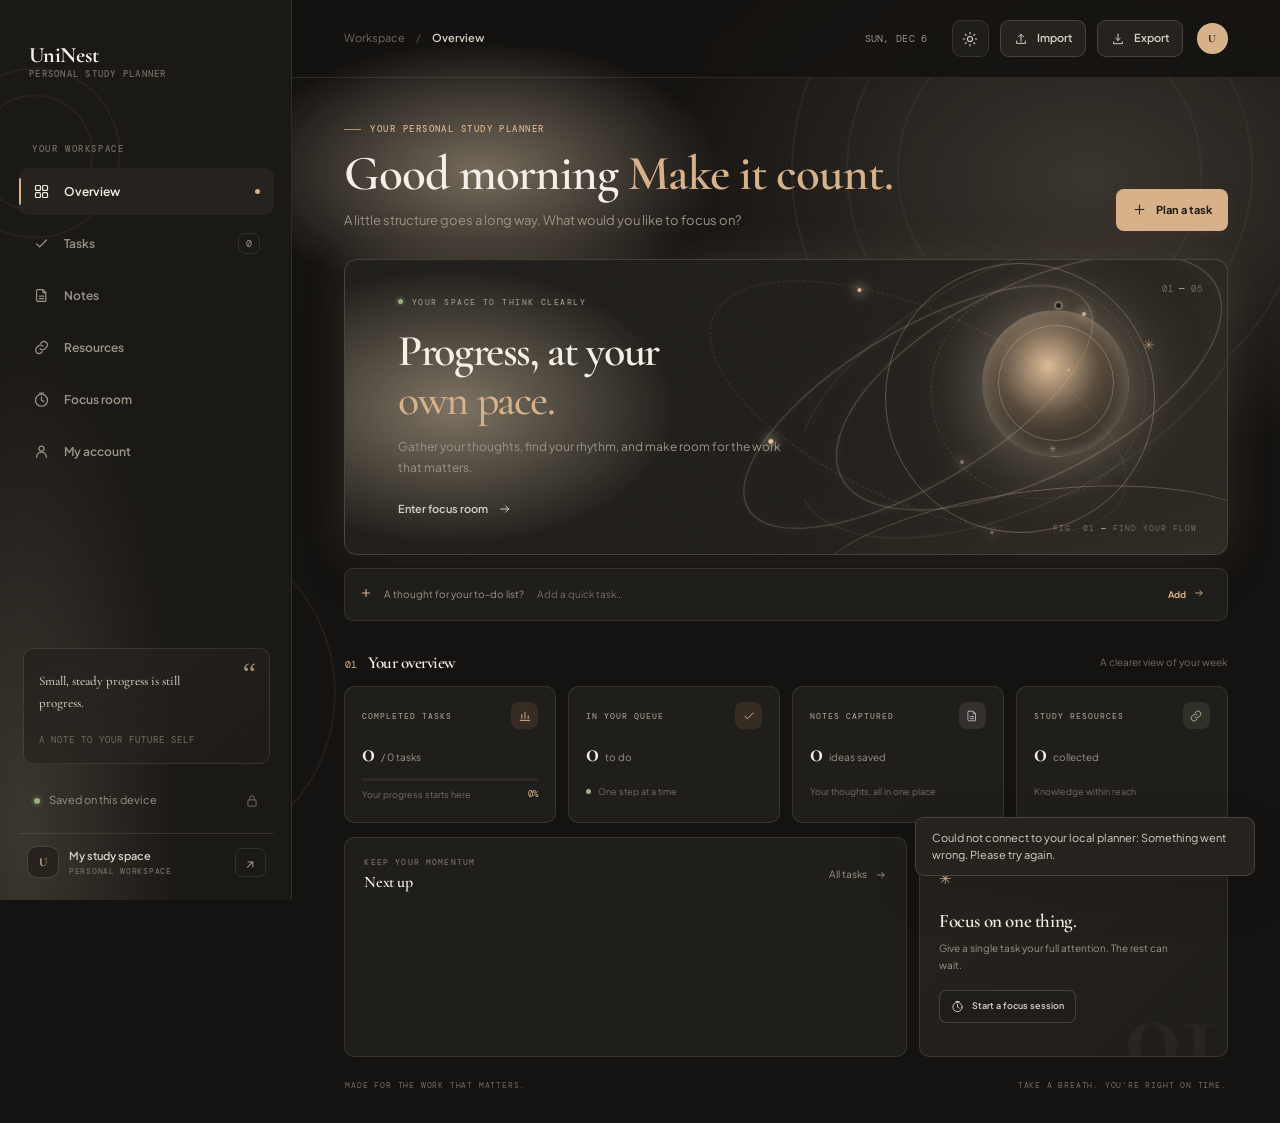
==== commit 585a3a25: "Improved cursor movements and added import button for json files" ====
--- a/templates/index.html
+++ b/templates/index.html
@@ -41,6 +41,8 @@
         <div class="top-actions">
           <span class="top-date" id="top-date"></span>
           <button class="icon-button theme-toggle" id="theme-toggle" aria-label="Switch theme" title="Switch theme"><span data-icon="sun"></span></button>
+          <button class="export-button import-button" id="import-button" type="button" title="Import a UniNest JSON backup"><span data-icon="upload"></span><span>Import</span></button>
+          <input id="import-file" type="file" accept=".json,application/json" hidden>
           <button class="export-button" id="export-button"><span data-icon="download"></span><span>Export</span></button>
           <button type="button" class="top-avatar" id="top-avatar" data-go="account" aria-label="Open account details" title="My account">U</button>
         </div>
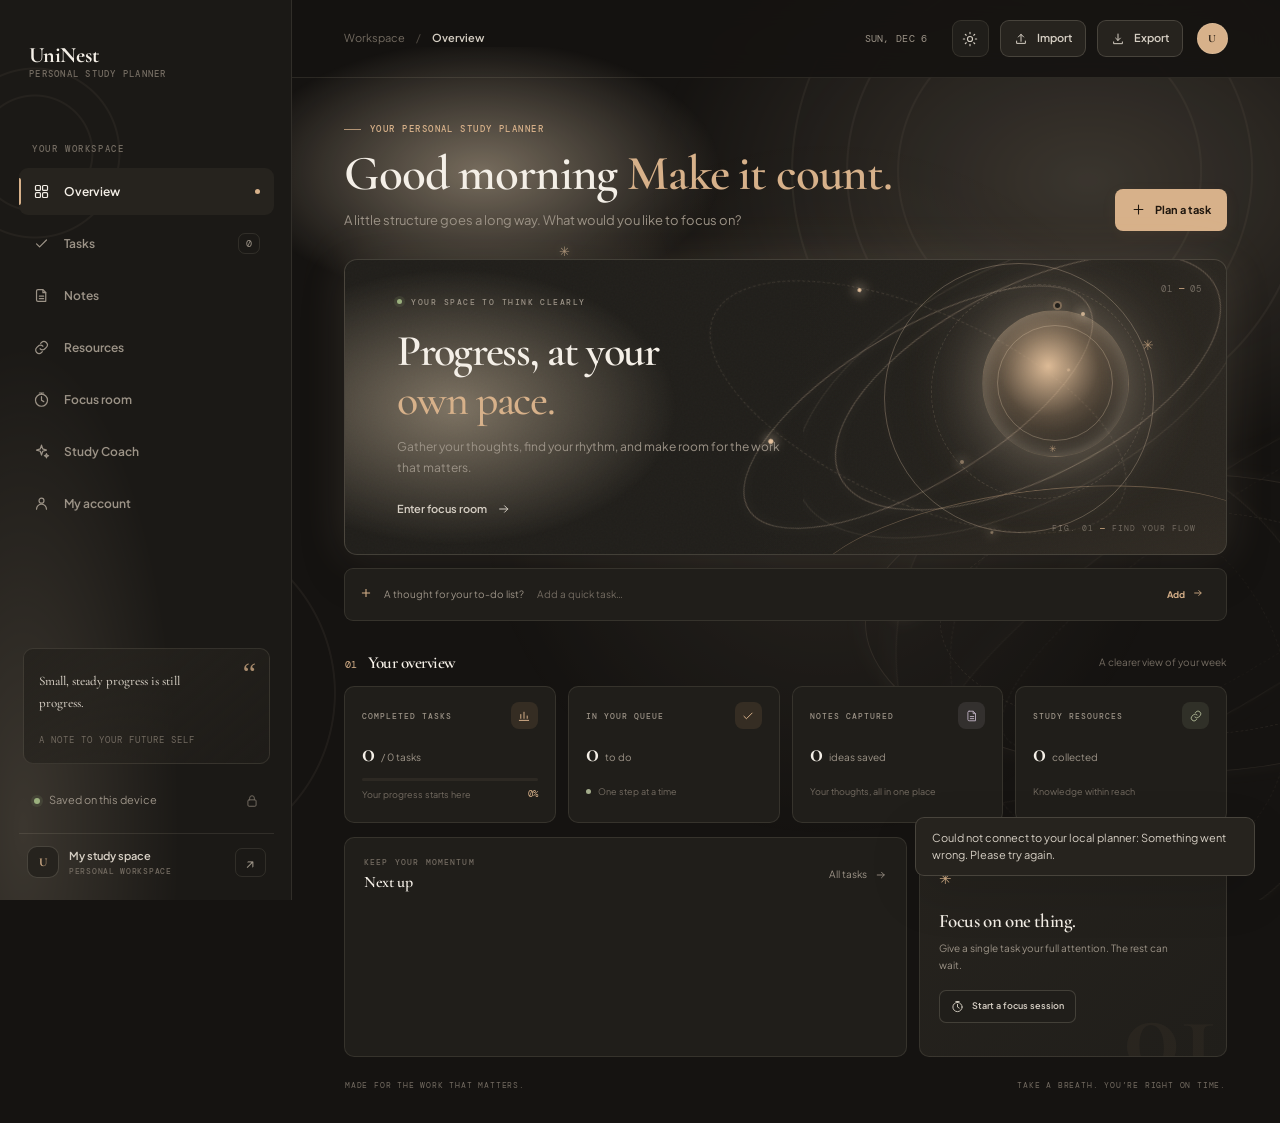
==== commit df0c3540: "multiple changes and still missing coach" ====
--- a/templates/index.html
+++ b/templates/index.html
@@ -25,6 +25,7 @@
         <button class="nav-item" data-view="notes"><span class="nav-icon" data-icon="note"></span><span>Notes</span></button>
         <button class="nav-item" data-view="resources"><span class="nav-icon" data-icon="link"></span><span>Resources</span></button>
         <button class="nav-item" data-view="focus"><span class="nav-icon" data-icon="timer"></span><span>Focus room</span></button>
+        <button class="nav-item" data-view="coach"><span class="nav-icon" data-icon="spark"></span><span>Study Coach</span></button>
         <button class="nav-item" data-view="account"><span class="nav-icon" data-icon="user"></span><span>My account</span></button>
       </nav>
       <div class="sidebar-bottom">
@@ -47,6 +48,13 @@
           <button type="button" class="top-avatar" id="top-avatar" data-go="account" aria-label="Open account details" title="My account">U</button>
         </div>
       </header>
+
+      <div class="ambient-stage" aria-hidden="true">
+        <div class="ambient-orbit ambient-orbit-a"><span class="orbit-book"><svg viewBox="0 0 32 32"><path d="M16 9c-3-2-7-2-10-1v15c3-1 7-1 10 1m0-15c3-2 7-2 10-1v15c-3-1-7-1-10 1m0-15v15"/></svg></span></div>
+        <div class="ambient-orbit ambient-orbit-b"><span class="orbit-book"><svg viewBox="0 0 32 32"><path d="M16 9c-3-2-7-2-10-1v15c3-1 7-1 10 1m0-15c3-2 7-2 10-1v15c-3-1-7-1-10 1m0-15v15"/></svg></span></div>
+        <div class="ambient-orbit ambient-orbit-c"><span class="orbit-book"><svg viewBox="0 0 32 32"><path d="M16 9c-3-2-7-2-10-1v15c3-1 7-1 10 1m0-15c3-2 7-2 10-1v15c-3-1-7-1-10 1m0-15v15"/></svg></span></div>
+        <span class="ambient-star ambient-star-a">✳</span><span class="ambient-star ambient-star-b">✦</span>
+      </div>
 
       <div class="content-wrap">
         <section class="view active-view" id="view-dashboard" data-view-panel="dashboard">
@@ -81,7 +89,7 @@
 
         <section class="view" id="view-tasks" data-view-panel="tasks">
           <div class="page-title-row"><div><div class="eyebrow"><span class="eyebrow-line"></span> YOUR WORKSPACE / 01</div><h1>Tasks<span class="title-period">.</span></h1><p class="page-subtitle">Make the next step clear. Momentum will follow.</p></div><button class="soft-button" id="task-focus-button"><span data-icon="timer"></span>Focus room</button></div>
-          <div class="task-layout"><section class="surface task-compose"><div class="surface-heading"><div><span class="surface-kicker">GET IT OUT OF YOUR HEAD</span><h3>Add a task</h3></div><span class="compose-index">01 / 03</span></div><form id="task-form" class="form-stack"><label class="field-label" for="task-title">TASK NAME</label><input id="task-title" class="field-input" maxlength="240" placeholder="e.g. Review chapter four" required><div class="field-row"><label class="field-label" for="task-priority">PRIORITY</label><div class="select-wrap"><select id="task-priority"><option>Normal</option><option>High</option><option>Low</option></select><span data-icon="chevron"></span></div></div><button class="primary-button form-submit" type="submit"><span data-icon="plus"></span>Add to my list</button></form><div class="compose-tip"><span data-icon="spark"></span>Start small. Make it doable.</div></section>
+          <div class="task-layout"><section class="surface task-compose"><div class="surface-heading"><div><span class="surface-kicker">GET IT OUT OF YOUR HEAD</span><h3>Add a task</h3></div><span class="compose-index">01 / 03</span></div><form id="task-form" class="form-stack"><label class="field-label" for="task-title">TASK NAME</label><input id="task-title" class="field-input" maxlength="240" placeholder="e.g. Review chapter four" required><div class="field-row"><label class="field-label" for="task-priority">PRIORITY</label><div class="select-wrap"><select id="task-priority"><option>Normal</option><option>High</option><option>Low</option></select><span data-icon="chevron"></span></div></div><div class="task-planning-fields"><div><label class="field-label" for="task-due-date">DUE DATE <span>OPTIONAL</span></label><input id="task-due-date" class="field-input" type="date"></div><div><label class="field-label" for="task-estimate">STUDY TIME <span>OPTIONAL</span></label><div class="select-wrap"><select id="task-estimate"><option value="">No estimate</option><option value="15">15 min</option><option value="25">25 min</option><option value="45">45 min</option><option value="60">1 hour</option><option value="90">1.5 hours</option><option value="120">2 hours</option><option value="180">3 hours</option></select><span data-icon="chevron"></span></div></div></div><button class="primary-button form-submit" type="submit"><span data-icon="plus"></span>Add to my list</button></form><div class="compose-tip"><span data-icon="spark"></span>Start small. Make it doable.</div></section>
             <section class="surface task-list-surface"><div class="surface-heading"><div><span class="surface-kicker">YOUR STUDY PLAN</span><h3>Everything on your list <span class="inline-count" id="task-list-count">0</span></h3></div><label class="search-field"><span data-icon="search"></span><input id="task-search" placeholder="Find a task…" aria-label="Find a task"></label></div><div class="filter-row"><button class="filter-button active-filter" data-task-filter="all">All tasks</button><button class="filter-button" data-task-filter="pending">To do</button><button class="filter-button" data-task-filter="done">Completed</button><span class="filter-spacer"></span><span class="sort-label">SORTED BY PRIORITY</span></div><div id="task-list" class="task-list"></div></section></div>
         </section>
 
@@ -100,6 +108,26 @@
           <div class="page-title-row focus-title-row"><div><div class="eyebrow"><span class="eyebrow-line"></span> YOUR WORKSPACE / 04</div><h1>Focus room<span class="title-period">.</span></h1><p class="page-subtitle">No rush. No noise. Just this moment and the work in front of you.</p></div><span class="focus-status"><span class="status-dot"></span> YOUR TIME, YOURS</span></div>
           <article class="focus-surface"><div class="focus-orbit focus-orbit-one"></div><div class="focus-orbit focus-orbit-two"></div><div class="focus-inner"><span class="focus-kicker"><span class="live-dot"></span> A LITTLE SPACE TO THINK</span><div class="timer-dial" id="timer-dial"><svg viewBox="0 0 280 280" aria-hidden="true"><circle class="timer-track" cx="140" cy="140" r="126"></circle><circle class="timer-progress-ring" id="timer-ring" cx="140" cy="140" r="126"></circle></svg><div class="timer-center"><span class="timer-label">FOCUS SESSION</span><strong id="timer-display">25<span>:</span>00</strong><span class="timer-subtitle" id="timer-status">Settle in. You’re right where you need to be.</span></div></div><div class="timer-controls"><button class="primary-button timer-main-button" id="timer-start"><span data-icon="play"></span><span>Begin focus</span></button><button class="soft-button timer-control-button" id="timer-reset"><span data-icon="refresh"></span>Reset</button></div><div class="timer-preset-row"><span>SESSION LENGTH</span><div class="preset-buttons"><button class="preset-button is-selected" data-minutes="25">25 min <span>·</span> focus</button><button class="preset-button" data-minutes="50">50 min <span>·</span> deep work</button><button class="preset-button" data-minutes="15">15 min <span>·</span> short sprint</button></div></div><div class="focus-signoff"><span>YOU’VE GOT THIS.</span><span class="signoff-star">✳</span><span>ONE THING AT A TIME.</span></div></div></article>
         </section>
+        <section class="view coach-view" id="view-coach" data-view-panel="coach">
+          <div class="page-title-row"><div><div class="eyebrow"><span class="eyebrow-line"></span> A GENTLER WAY TO MAKE PROGRESS</div><h1>Study Coach<span class="title-period">.</span></h1><p class="page-subtitle">Turn a crowded to-do list into one clear, manageable next step.</p></div><span class="coach-live-status" id="coach-live-status"><span class="status-dot"></span><span>OPTIONAL AI SUPPORT</span></span></div>
+          <article class="coach-intro surface"><span class="coach-intro-orbit" aria-hidden="true"></span><div><span class="surface-kicker">PLAN WITH YOUR ENERGY, NOT AGAINST IT</span><h2>A plan that gives you room to breathe.</h2><p>Study Coach considers your unfinished tasks, your available time, and how today feels. It suggests a gentle sequence with breaks. You stay in control.</p></div><span class="coach-intro-symbol" aria-hidden="true">✳</span></article>
+          <div class="coach-layout">
+            <section class="surface coach-input-surface"><div class="surface-heading"><div><span class="surface-kicker">START WITH TODAY</span><h3>How should we shape your plan?</h3></div><span class="account-section-index">01</span></div>
+              <form id="coach-form" class="form-stack coach-form">
+                <label class="field-label" for="coach-stress">HOW HEAVY DOES TODAY FEEL?</label>
+                <div class="select-wrap"><select id="coach-stress"><option value="1">1 · Calm and clear</option><option value="2">2 · Pretty steady</option><option value="3" selected>3 · A little stretched</option><option value="4">4 · Feeling overloaded</option><option value="5">5 · Need a gentler plan</option></select><span data-icon="chevron"></span></div>
+                <label class="field-label" for="coach-time">TIME AVAILABLE TO STUDY</label>
+                <div class="coach-time-row"><input id="coach-time" class="field-input" type="number" min="15" max="480" step="15" value="120" required><span>minutes today</span></div>
+                <label class="coach-consent"><input id="coach-consent" type="checkbox" required><span>For this plan, send my unfinished task titles, priorities, due dates, study estimates, available time, and check-in to the AI service.</span></label>
+                <p class="coach-privacy-note"><span data-icon="lock"></span>Your notes, resources, name, and email are never sent. The AI suggestion is not saved unless you choose to save it.</p>
+                <button class="primary-button form-submit coach-submit" id="coach-submit" type="submit"><span data-icon="spark"></span>Build my study plan</button>
+              </form>
+              <div class="coach-setup-note" id="coach-config-note" hidden><span class="coach-setup-mark">✳</span><div class="coach-key-content"><p>Connect a Gemini key to turn on Study Coach. It stays in server memory and is cleared when UniNest stops. <a href="https://aistudio.google.com/app/apikey" target="_blank" rel="noopener noreferrer">Get a key ↗</a></p><form id="coach-key-form" class="coach-key-form"><label class="field-label" for="coach-api-key">GEMINI API KEY</label><div class="coach-key-row"><input id="coach-api-key" class="field-input" type="password" autocomplete="off" spellcheck="false" placeholder="Paste your Gemini key" required><button type="submit" class="soft-button" id="coach-key-submit">Connect Gemini</button></div></form><small>Your key is not saved to your account, database, or JSON exports.</small></div></div>
+            </section>
+            <aside class="surface coach-boundary"><span class="surface-kicker">A NOTE ON CARE</span><span class="coach-boundary-mark">☼</span><h3>Progress can be gentle.</h3><p>This is study-planning support, not medical advice or therapy. If you’re overwhelmed, it’s okay to pause and reach out to someone you trust.</p><span class="coach-boundary-foot">ONE STEP IS STILL A STEP.</span></aside>
+          </div>
+          <section class="surface coach-result" id="coach-result" hidden aria-live="polite"></section>
+        </section>
         <section class="view" id="view-account" data-view-panel="account">
           <div class="page-title-row"><div><div class="eyebrow"><span class="eyebrow-line"></span> YOUR PERSONAL SPACE</div><h1>My account<span class="title-period">.</span></h1><p class="page-subtitle">Keep your profile current and your sign-in details up to date.</p></div><span class="view-count">PRIVATE PROFILE</span></div>
           <div class="account-layout">
@@ -112,6 +140,5 @@
       </div>
     </main>
   </div>
-  <div class="custom-cursor" id="custom-cursor" aria-hidden="true"><span></span></div>
 </body>
 </html>
--- a/static/app.css
+++ b/static/app.css
@@ -1,7 +1,7 @@
 @charset "UTF-8";
 :root{color-scheme:dark;--bg:#151311;--bg-raised:#1b1916;--panel:#201e1a;--panel-2:#26231e;--panel-3:#2d2923;--ink:#f4efe7;--ink-2:#d6cfc4;--muted:#9c9387;--subtle:#736b61;--line:rgba(226,213,193,.11);--line-strong:rgba(226,213,193,.18);--accent:#d7b18a;--accent-strong:#e5c29e;--accent-ink:#21180f;--amber-wash:rgba(208,157,105,.12);--sage:#a4ad8c;--lilac:#b6a8ba;--shadow:0 18px 50px rgba(0,0,0,.12);--sidebar:292px;--ease:cubic-bezier(.22,1,.36,1);font-family:"Plus Jakarta Sans",sans-serif;font-synthesis:none;text-rendering:optimizeLegibility;-webkit-font-smoothing:antialiased}
 html[data-theme="light"]{color-scheme:light;--bg:#f2eee7;--bg-raised:#f7f4ee;--panel:#fffdf9;--panel-2:#f6f1e9;--panel-3:#eee8de;--ink:#2d2923;--ink-2:#4b4339;--muted:#786f64;--subtle:#9a8f82;--line:rgba(66,50,33,.11);--line-strong:rgba(66,50,33,.18);--accent:#986842;--accent-strong:#875630;--accent-ink:#fffaf4;--amber-wash:rgba(171,119,74,.1);--sage:#65744f;--lilac:#7a647f;--shadow:0 16px 46px rgba(67,53,37,.075)}
-*{box-sizing:border-box}html{min-width:320px;background:var(--bg);scroll-behavior:smooth}body{margin:0;background:var(--bg);color:var(--ink);font-size:14px;line-height:1.5;transition:background-color .38s ease,color .38s ease;overflow-x:hidden}button,input,textarea,select{font:inherit}button{color:inherit}button:focus-visible,a:focus-visible,input:focus-visible,textarea:focus-visible,select:focus-visible{outline:2px solid var(--accent);outline-offset:3px}button{border:0}.app-shell{min-height:100vh}.sidebar{position:fixed;z-index:20;inset:0 auto 0 0;width:var(--sidebar);display:flex;flex-direction:column;padding:30px 17px 17px 19px;background:var(--bg-raised);border-right:1px solid var(--line);transition:background-color .38s ease,border-color .38s ease}.brand{height:64px;display:flex;gap:13px;align-items:center;padding:0 10px;margin-bottom:49px;color:var(--ink);text-decoration:none}.brand-mark{width:43px;height:43px;display:grid;place-items:center;border:1px solid var(--line-strong);border-radius:13px;background:var(--panel-2);font:800 25px/1 "Cormorant Garamond",serif;letter-spacing:-2px;color:var(--ink)}.brand-mark span{color:var(--accent)}.brand-copy{display:grid;gap:3px}.brand-copy strong{font:800 19px/1 "Cormorant Garamond",serif;letter-spacing:-.7px}.brand-copy small,.profile small{font:500 9px/1.3 "DM Mono",monospace;letter-spacing:1.25px;color:var(--subtle)}.side-label{padding:0 13px;margin-bottom:13px;color:var(--subtle);font:500 9px "DM Mono",monospace;letter-spacing:1.6px}.nav-list{display:grid;gap:5px}.nav-item{position:relative;width:100%;height:47px;display:flex;align-items:center;gap:14px;padding:0 14px;background:transparent;border-radius:9px;color:var(--muted);text-align:left;cursor:pointer;transition:background .25s ease,color .25s ease,transform .28s var(--ease)}.nav-item:hover{background:var(--panel-2);color:var(--ink);transform:translateX(2px)}.nav-item.is-active{background:var(--panel-2);color:var(--ink)}.nav-item.is-active:before{position:absolute;inset:10px auto 10px 0;width:2px;background:var(--accent);border-radius:0 2px 2px 0;content:""}.nav-icon,.nav-active-dot,.nav-count,.icon-button [data-icon],.primary-button [data-icon],.soft-button [data-icon],.export-button [data-icon],.text-link [data-icon],.ritual-button [data-icon],.search-field [data-icon],.select-wrap [data-icon],.hero-link [data-icon],.local-lock,.mobile-menu{display:grid;place-items:center}.nav-icon svg,.icon-button svg,.primary-button svg,.soft-button svg,.export-button svg,.text-link svg,.ritual-button svg,.search-field svg,.select-wrap svg,.hero-link svg,.local-lock svg,.mobile-menu svg,.stat-icon svg{width:17px;height:17px;stroke:currentColor;fill:none;stroke-width:1.7;stroke-linecap:round;stroke-linejoin:round}.nav-item>span:nth-child(2){font-size:12px;font-weight:600}.nav-active-dot{width:5px;height:5px;margin-left:auto;border-radius:50%;background:var(--accent);opacity:0;transform:scale(.6);transition:opacity .2s ease,transform .2s ease}.is-active .nav-active-dot{opacity:1;transform:scale(1)}.nav-count{min-width:22px;height:21px;margin-left:auto;padding:0 6px;border:1px solid var(--line);border-radius:7px;color:var(--muted);font:10px "DM Mono",monospace}.sidebar-bottom{margin-top:auto}.quote-card{position:relative;overflow:hidden;margin:0 4px 17px;padding:17px 15px 15px;border:1px solid var(--line);border-radius:10px;background:linear-gradient(140deg,var(--panel-2),transparent 150%)}.quote-mark{position:absolute;top:7px;right:13px;color:var(--accent);font:30px Georgia,serif;opacity:.75}.quote-card p{max-width:180px;margin:5px 0 13px;font:500 13px/1.65 "Cormorant Garamond",serif;color:var(--ink-2)}.quote-by{color:var(--subtle);font:9px "DM Mono",monospace;letter-spacing:1px}.local-status{height:39px;display:flex;align-items:center;gap:9px;margin:0 7px 13px;padding:0 8px;color:var(--muted);font-size:11px}.status-dot,.live-dot{width:6px;height:6px;flex:none;border-radius:50%;background:#9bb07e;box-shadow:0 0 0 3px rgba(155,176,126,.12)}.local-lock{margin-left:auto;color:var(--subtle)}.local-lock svg{width:14px;height:14px}.profile{display:flex;align-items:center;gap:10px;padding:12px 8px 5px;border-top:1px solid var(--line)}.profile-avatar,.top-avatar{display:grid;place-items:center;width:32px;height:32px;border:1px solid var(--line-strong);border-radius:10px;background:var(--panel-2);color:var(--accent);font:700 12px "Cormorant Garamond",serif}.profile>span:nth-child(2){display:grid;gap:2px}.profile strong{font-size:11px;font-weight:600}.profile small{font-size:8px}.profile-more{margin-left:auto;color:var(--muted);font-size:21px;letter-spacing:1px}.main-area{min-height:100vh;margin-left:var(--sidebar);background:var(--bg);transition:background-color .38s ease}.topbar{height:78px;position:sticky;top:0;z-index:15;display:flex;align-items:center;justify-content:space-between;padding:0 clamp(27px,4.1vw,68px);border-bottom:1px solid var(--line);background:color-mix(in srgb,var(--bg) 91%,transparent);backdrop-filter:blur(14px);transition:background-color .38s ease,border-color .38s ease}.breadcrumbs{display:flex;align-items:center;gap:11px;color:var(--subtle);font-size:11px}.breadcrumbs strong{font-weight:600;color:var(--ink-2)}.crumb-sep{color:var(--subtle);opacity:.65}.top-actions{display:flex;align-items:center;gap:11px}.top-date{padding-right:13px;color:var(--muted);font:10px "DM Mono",monospace;letter-spacing:.3px}.icon-button{width:37px;height:37px;display:grid;place-items:center;border:1px solid var(--line);border-radius:9px;background:var(--panel);color:var(--ink-2);cursor:pointer;transition:transform .25s var(--ease),background .25s ease,border-color .25s ease,color .25s ease}.icon-button:hover{transform:translateY(-2px);border-color:var(--line-strong);background:var(--panel-2);color:var(--accent)}.theme-toggle svg{width:16px;height:16px}.export-button{height:37px;display:flex;align-items:center;gap:9px;padding:0 13px;border:1px solid var(--line-strong);border-radius:9px;background:var(--panel-2);color:var(--ink-2);font-size:11px;font-weight:600;cursor:pointer;transition:transform .25s var(--ease),background .25s ease,border-color .25s ease,color .25s ease}.export-button:hover{transform:translateY(-2px);border-color:var(--accent);color:var(--accent)}.export-button svg{width:14px;height:14px}.top-avatar{width:31px;height:31px;border-radius:50%;margin-left:3px;background:var(--accent);color:var(--accent-ink);font-size:11px}.mobile-menu{display:none}.content-wrap{width:min(1440px,100%);margin:0 auto;padding:45px clamp(27px,4.1vw,68px) 30px}.view{display:none;min-height:calc(100vh - 153px)}.view.active-view{display:block;animation:view-enter .48s var(--ease) both}@keyframes view-enter{from{opacity:0;transform:translate3d(0,12px,0)}to{opacity:1;transform:translate3d(0,0,0)}}.welcome-row,.page-title-row{display:flex;align-items:flex-end;justify-content:space-between;gap:25px;margin-bottom:28px}.eyebrow,.hero-kicker,.surface-kicker{display:flex;align-items:center;gap:9px;color:var(--accent);font:500 9px "DM Mono",monospace;letter-spacing:1.45px}.eyebrow-line{width:17px;height:1px;background:var(--accent);opacity:.78}.welcome-row h1,.page-title-row h1{margin:12px 0 7px;font:600 clamp(34px,4vw,49px)/1.12 "Cormorant Garamond",serif;letter-spacing:-2.6px}.welcome-row h1 em{font-style:normal;color:var(--accent)}.page-subtitle{margin:0;color:var(--muted);font-size:13px;line-height:1.7}.primary-button,.soft-button{height:42px;display:inline-flex;align-items:center;justify-content:center;gap:9px;padding:0 15px;border:1px solid transparent;border-radius:8px;font-size:11px;font-weight:700;white-space:nowrap;cursor:pointer;transition:transform .28s var(--ease),box-shadow .28s ease,background .28s ease,color .28s ease,border-color .28s ease}.primary-button{background:var(--accent);color:var(--accent-ink);box-shadow:0 5px 15px rgba(173,129,89,.08)}.primary-button:hover{transform:translateY(-2px);box-shadow:0 9px 22px rgba(173,129,89,.19);background:var(--accent-strong)}.primary-button:active,.soft-button:active,.export-button:active,.icon-button:active{transform:scale(.97)}.primary-button svg{width:15px;height:15px}.soft-button{border-color:var(--line-strong);background:var(--panel-2);color:var(--ink-2)}.soft-button:hover{transform:translateY(-2px);border-color:var(--accent);color:var(--accent)}.hero-card{position:relative;min-height:284px;overflow:hidden;display:flex;align-items:center;border:1px solid var(--line-strong);border-radius:13px;background:linear-gradient(103deg,var(--panel) 0%,var(--panel) 49%,color-mix(in srgb,var(--accent) 6%,var(--panel)) 100%);box-shadow:var(--shadow);isolation:isolate;transition:background .38s ease,border-color .38s ease,transform .35s var(--ease)}.hero-card:hover{transform:translateY(-2px)}.hero-grain{position:absolute;inset:0;z-index:-1;opacity:.11;background-image:url("data:image/svg+xml,%3Csvg viewBox='0 0 180 180' xmlns='http://www.w3.org/2000/svg'%3E%3Cfilter id='n'%3E%3CfeTurbulence type='fractalNoise' baseFrequency='.9' numOctaves='3' stitchTiles='stitch'/%3E%3C/filter%3E%3Crect width='100%25' height='100%25' filter='url(%23n)' opacity='.24'/%3E%3C/svg%3E");pointer-events:none}.hero-content{position:relative;z-index:2;width:56%;padding:37px 0 37px clamp(25px,4.1vw,55px)}.hero-kicker{gap:9px;color:var(--muted);font-size:8px}.hero-kicker .live-dot{width:5px;height:5px}.hero-content h2{margin:20px 0 10px;font:600 clamp(31px,4vw,44px)/1.12 "Cormorant Garamond",serif;letter-spacing:-2px}.hero-content h2 span{color:var(--accent);font-weight:500}.hero-content p{max-width:390px;margin:0;color:var(--muted);font-size:12px;line-height:1.8}.hero-link{display:flex;align-items:center;gap:10px;margin-top:22px;padding:0;background:transparent;color:var(--ink-2);font-size:11px;font-weight:600;cursor:pointer;transition:gap .25s var(--ease),color .2s ease}.hero-link:hover{gap:15px;color:var(--accent)}.hero-link svg{width:14px;height:14px}.hero-art{position:absolute;inset:0 0 0 auto;width:48%;overflow:hidden}.sun-disc{position:absolute;top:17%;right:23%;width:147px;aspect-ratio:1;border:1px solid color-mix(in srgb,var(--accent) 38%,transparent);border-radius:50%;background:radial-gradient(circle at 45% 38%,color-mix(in srgb,var(--accent) 80%,#f3e1c7) 0%,color-mix(in srgb,var(--accent) 28%,transparent) 42%,transparent 71%);box-shadow:0 0 68px color-mix(in srgb,var(--accent) 14%,transparent);animation:disc-float 8s ease-in-out infinite}.hero-art:before,.hero-art:after{position:absolute;content:"";border:1px solid color-mix(in srgb,var(--accent) 17%,transparent);border-radius:50%;transform:rotate(-27deg)}.hero-art:before{width:420px;height:190px;right:-13px;top:9%}.hero-art:after{width:492px;height:235px;right:-42px;top:2%}.art-arc{position:absolute;width:270px;height:270px;right:17%;top:1%;border:1px solid color-mix(in srgb,var(--accent) 19%,transparent);border-radius:50%}.arc-b{width:215px;height:215px;right:19%;top:8%;border-style:dashed;opacity:.5;animation:orbit-spin 50s linear infinite}.art-ground{position:absolute;right:-12%;bottom:-95px;width:112%;height:159px;border-top:1px solid color-mix(in srgb,var(--accent) 34%,transparent);border-radius:50% 50% 0 0;background:linear-gradient(0deg,color-mix(in srgb,var(--accent) 12%,var(--panel)),transparent);transform:rotate(-7deg)}.art-spark{position:absolute;color:var(--accent);font-size:14px;opacity:.7}.spark-a{top:25%;right:17%}.spark-b{top:62%;right:40%;font-size:9px}.art-label{position:absolute;bottom:21px;right:30px;color:var(--subtle);font:8px "DM Mono",monospace;letter-spacing:1px}.art-label span{color:var(--accent)}.hero-index{position:absolute;right:24px;top:23px;color:var(--subtle);font:9px "DM Mono",monospace;letter-spacing:.8px}.hero-index span{color:var(--accent)}@keyframes disc-float{50%{transform:translateY(-8px)}}@keyframes orbit-spin{to{transform:rotate(333deg)}}.section-heading{display:flex;justify-content:space-between;align-items:center;margin:31px 1px 13px}.section-heading>div{display:flex;align-items:baseline;gap:11px}.section-index{color:var(--accent);font:10px "DM Mono",monospace}.section-heading h2,.board-heading h3,.resource-shelf-heading h3{margin:0;font:600 17px "Cormorant Garamond",serif;letter-spacing:-.5px}.updated-label{color:var(--subtle);font-size:10px}.stats-grid{display:grid;grid-template-columns:repeat(4,minmax(0,1fr));gap:12px}.stat-card{min-height:137px;padding:15px 17px;border:1px solid var(--line);border-radius:10px;background:var(--panel);transition:transform .3s var(--ease),background-color .38s ease,border-color .38s ease}.stat-card:hover{transform:translateY(-3px);border-color:var(--line-strong)}.stat-top{display:flex;align-items:center;justify-content:space-between}.stat-label{color:var(--muted);font:500 8px "DM Mono",monospace;letter-spacing:1px}.stat-icon{width:27px;height:27px;display:grid;place-items:center;border-radius:8px;background:var(--amber-wash);color:var(--accent)}.stat-icon svg{width:14px;height:14px}.icon-lilac{background:color-mix(in srgb,var(--lilac) 13%,transparent);color:var(--lilac)}.icon-sage{background:color-mix(in srgb,var(--sage) 13%,transparent);color:var(--sage)}.stat-value{display:flex;align-items:baseline;gap:7px;margin-top:10px}.stat-value strong{font:600 27px/1 "Cormorant Garamond",serif;letter-spacing:-1px}.stat-value>span{color:var(--muted);font-size:10px}.mini-progress{height:3px;overflow:hidden;margin-top:12px;border-radius:10px;background:var(--panel-3)}.mini-progress span{display:block;width:0;height:100%;border-radius:10px;background:var(--accent);transition:width .65s var(--ease)}.stat-foot{display:flex;align-items:center;justify-content:space-between;margin-top:7px;color:var(--subtle);font-size:9px}.stat-foot span:last-child{color:var(--accent);font-family:"DM Mono",monospace}.stat-note{display:flex;align-items:center;gap:7px;margin-top:19px;color:var(--subtle);font-size:9px}.stat-note-dot{width:5px;height:5px;border-radius:50%;background:var(--sage)}.dashboard-columns{display:grid;grid-template-columns:minmax(0,1.55fr) minmax(250px,.85fr);gap:12px;margin-top:14px}.surface{border:1px solid var(--line);border-radius:10px;background:var(--panel);transition:background-color .38s ease,border-color .38s ease,transform .3s var(--ease)}.next-up-surface{min-height:220px;padding:19px 19px 11px}.surface-heading{display:flex;align-items:center;justify-content:space-between;gap:16px}.surface-kicker{color:var(--subtle);font-size:8px;letter-spacing:1.15px}.surface-heading h3,.ritual-surface h3,.notes-board h3{margin:5px 0 0;font:600 16px "Cormorant Garamond",serif;letter-spacing:-.4px}.text-link{display:flex;align-items:center;gap:8px;padding:5px 0;background:transparent;color:var(--muted);font-size:10px;cursor:pointer;transition:color .2s ease,gap .25s var(--ease)}.text-link:hover{gap:12px;color:var(--accent)}.text-link svg{width:12px;height:12px}.dashboard-task-list{margin-top:13px}.dashboard-task-row{display:flex;align-items:center;gap:11px;min-height:38px;border-top:1px solid var(--line);color:var(--ink-2);font-size:11px}.task-check{width:15px;height:15px;flex:none;display:grid;place-items:center;border:1px solid var(--line-strong);border-radius:5px;background:transparent;color:var(--accent);cursor:pointer;transition:background .2s ease,border .2s ease,transform .2s ease}.task-check:hover{transform:scale(1.1);border-color:var(--accent)}.task-check.checked{border-color:var(--accent);background:var(--accent);color:var(--accent-ink)}.task-check svg{width:10px;height:10px;stroke:currentColor;fill:none;stroke-width:2}.dashboard-task-title{min-width:0;overflow:hidden;text-overflow:ellipsis;white-space:nowrap}.dashboard-task-title.is-done{text-decoration:line-through;color:var(--subtle)}.priority-pill{margin-left:auto;padding:3px 7px;border:1px solid var(--line);border-radius:5px;color:var(--subtle);font:8px "DM Mono",monospace;text-transform:uppercase;letter-spacing:.45px}.priority-pill.high{border-color:color-mix(in srgb,#df9778 24%,transparent);color:#df9778}.priority-pill.low{color:var(--sage)}.empty-state{display:grid;justify-items:center;gap:9px;padding:36px 20px;color:var(--subtle);text-align:center}.empty-state-mark{width:35px;height:35px;display:grid;place-items:center;border:1px solid var(--line);border-radius:11px;background:var(--panel-2);color:var(--accent)}.empty-state-mark svg{width:16px;height:16px}.empty-state p{margin:0;font-size:11px}.ritual-surface{position:relative;overflow:hidden;min-height:220px;padding:19px;background:linear-gradient(135deg,var(--panel-2),var(--panel));isolation:isolate}.ritual-spark{color:var(--accent);font-size:15px}.ritual-surface h3{margin-top:19px;font-size:19px}.ritual-surface p{max-width:240px;margin:8px 0 16px;color:var(--muted);font-size:10px;line-height:1.7}.ritual-button{height:33px;display:inline-flex;align-items:center;gap:8px;padding:0 11px;border:1px solid var(--line-strong);border-radius:7px;background:var(--panel);color:var(--ink-2);font-size:9px;font-weight:600;cursor:pointer;transition:border-color .2s ease,color .2s ease,transform .25s var(--ease)}.ritual-button:hover{transform:translateY(-2px);border-color:var(--accent);color:var(--accent)}.ritual-button svg{width:13px;height:13px}.ritual-decoration{position:absolute;z-index:-1;right:8px;bottom:-28px;color:var(--accent);font:800 116px/.9 "Cormorant Garamond",serif;opacity:.045}.page-footer{display:flex;justify-content:space-between;margin:23px 1px 3px;color:var(--subtle);font:8px "DM Mono",monospace;letter-spacing:.8px}.title-period{color:var(--accent)}.page-title-row{align-items:flex-end;margin-bottom:27px}.page-title-row h1{margin:12px 0 6px}.page-title-row>.soft-button,.page-title-row>.view-count,.focus-status{margin-bottom:4px}.task-layout{display:grid;grid-template-columns:minmax(235px,.72fr) minmax(0,1.65fr);gap:14px;align-items:start}.task-compose,.task-list-surface,.note-compose{padding:20px}.compose-index,.view-count,.board-count{color:var(--subtle);font:9px "DM Mono",monospace;letter-spacing:.9px}.form-stack{display:grid;gap:9px;margin-top:23px}.field-label{display:block;margin:4px 0 0;color:var(--muted);font:500 8px "DM Mono",monospace;letter-spacing:1px}.field-input,.select-wrap select{width:100%;height:40px;padding:0 12px;border:1px solid var(--line-strong);border-radius:7px;outline:0;background:var(--bg-raised);color:var(--ink);font-size:11px;transition:border-color .2s ease,box-shadow .2s ease,background-color .38s ease}.field-input::placeholder{color:var(--subtle);opacity:.9}.field-input:focus,.select-wrap select:focus{border-color:color-mix(in srgb,var(--accent) 65%,var(--line));box-shadow:0 0 0 3px color-mix(in srgb,var(--accent) 12%,transparent)}.field-row{display:grid;gap:7px;margin-top:4px}.select-wrap{position:relative}.select-wrap select{appearance:none;padding-right:34px;cursor:pointer}.select-wrap>span{position:absolute;top:50%;right:12px;color:var(--muted);pointer-events:none;transform:translateY(-50%)}.select-wrap svg{width:14px;height:14px}.form-submit{width:100%;height:39px;margin-top:7px;font-size:10px}.compose-tip{display:flex;align-items:center;gap:8px;margin-top:22px;padding-top:14px;border-top:1px solid var(--line);color:var(--subtle);font-size:9px}.compose-tip svg{width:14px;height:14px;stroke:var(--accent);fill:none;stroke-width:1.6}.task-list-surface{min-height:390px}.task-list-surface .surface-heading h3{font-size:14px}.inline-count{display:inline-grid;place-items:center;min-width:21px;height:20px;margin-left:5px;padding:0 5px;border:1px solid var(--line);border-radius:6px;color:var(--muted);font:9px "DM Mono",monospace;vertical-align:2px}.search-field{height:33px;display:flex;align-items:center;gap:7px;padding:0 9px;border:1px solid var(--line);border-radius:7px;background:var(--bg-raised);color:var(--subtle)}.search-field svg{width:13px;height:13px}.search-field input{width:115px;border:0;outline:0;background:transparent;color:var(--ink);font-size:9px}.search-field input::placeholder{color:var(--subtle)}.filter-row{display:flex;align-items:center;gap:4px;margin-top:18px;padding:0 0 11px;border-bottom:1px solid var(--line)}.filter-button{padding:6px 9px;border-radius:6px;background:transparent;color:var(--subtle);font-size:9px;cursor:pointer;transition:background .2s ease,color .2s ease}.filter-button:hover,.filter-button.active-filter{background:var(--panel-3);color:var(--ink-2)}.filter-button.active-filter{color:var(--accent)}.filter-spacer{flex:1}.sort-label{color:var(--subtle);font:8px "DM Mono",monospace;letter-spacing:.7px}.task-list{padding-top:4px}.task-row{display:grid;grid-template-columns:22px minmax(0,1fr) auto 28px;align-items:center;gap:10px;min-height:57px;border-bottom:1px solid var(--line);animation:item-enter .36s var(--ease) both}.task-row:last-child{border-bottom:0}.task-row:hover .delete-button{opacity:1}.task-row-title{overflow:hidden;color:var(--ink-2);font-size:11px;text-overflow:ellipsis;white-space:nowrap}.task-row-title.is-done{color:var(--subtle);text-decoration:line-through}.delete-button{width:27px;height:27px;display:grid;place-items:center;border:1px solid transparent;border-radius:6px;background:transparent;color:var(--subtle);opacity:.25;cursor:pointer;transition:all .2s ease}.delete-button:hover{border-color:var(--line);background:var(--panel-3);color:#d89079;opacity:1}.delete-button svg{width:13px;height:13px;stroke:currentColor;fill:none;stroke-width:1.6}.task-empty{padding:43px 12px}.notes-layout{display:grid;grid-template-columns:minmax(250px,.72fr) minmax(0,1.65fr);gap:16px;align-items:start}.note-compose{padding:20px}.note-pencil{color:var(--accent)}.note-pencil svg{width:17px;height:17px;stroke:currentColor;fill:none;stroke-width:1.5}.note-body-input{height:166px;padding-top:11px;resize:vertical;line-height:1.7}.notes-board{padding:4px 0}.board-heading,.resource-shelf-heading{display:flex;align-items:flex-end;justify-content:space-between;padding:0 1px 12px;border-bottom:1px solid var(--line)}.board-count{display:grid;place-items:center;min-width:30px;height:25px;border:1px solid var(--line);border-radius:7px}.notes-grid{display:grid;grid-template-columns:repeat(2,minmax(0,1fr));gap:11px;padding-top:13px}.note-card{position:relative;min-height:156px;padding:16px;border:1px solid var(--line);border-radius:9px;background:var(--panel);animation:item-enter .36s var(--ease) both;transition:transform .3s var(--ease),border-color .2s ease,background-color .38s ease}.note-card:hover{transform:translateY(-3px);border-color:var(--line-strong)}.note-card:before{position:absolute;top:0;left:16px;width:25px;height:2px;background:var(--accent);content:"";opacity:.75}.note-card-top{display:flex;align-items:center;justify-content:space-between;margin-bottom:14px}.note-card-date{color:var(--subtle);font:8px "DM Mono",monospace;letter-spacing:.5px}.note-card h4{margin:0 0 8px;font:600 13px "Cormorant Garamond",serif;letter-spacing:-.15px}.note-card p{display:-webkit-box;overflow:hidden;margin:0;color:var(--muted);font-size:10px;line-height:1.75;-webkit-box-orient:vertical;-webkit-line-clamp:4;white-space:pre-wrap}.note-card .delete-button{position:absolute;right:11px;top:9px;opacity:0}.notes-board .empty-state{margin-top:13px;border:1px dashed var(--line);border-radius:9px}.resource-compose{padding:20px}.resource-ornament{color:var(--accent);font-size:22px}.resource-form{display:flex;align-items:flex-end;gap:13px;margin-top:20px}.resource-fields{display:grid;grid-template-columns:1fr 1.45fr .7fr;gap:12px;flex:1}.resource-field{display:grid;gap:7px}.resource-field .field-label{margin:0}.resource-form>.form-submit{width:auto;min-width:145px;margin:0 0 1px}.resource-shelf-heading{margin-top:28px}.resource-shelf-heading>div{display:grid;gap:5px}.shelf-rule{height:1px;flex:1;margin:0 16px 11px;background:var(--line)}.resource-grid{display:grid;grid-template-columns:repeat(3,minmax(0,1fr));gap:12px;margin-top:14px}.resource-card{position:relative;min-height:173px;display:flex;flex-direction:column;padding:16px;border:1px solid var(--line);border-radius:9px;background:var(--panel);animation:item-enter .36s var(--ease) both;transition:transform .3s var(--ease),border-color .2s ease,background-color .38s ease}.resource-card:hover{transform:translateY(-3px);border-color:var(--line-strong)}.resource-card-top{display:flex;align-items:center;justify-content:space-between}.resource-type{padding:4px 7px;border:1px solid var(--line);border-radius:5px;color:var(--accent);font:8px "DM Mono",monospace;letter-spacing:.7px;text-transform:uppercase}.resource-card h4{margin:15px 0 5px;font:600 13px "Cormorant Garamond",serif;letter-spacing:-.3px}.resource-host{overflow:hidden;color:var(--subtle);font-size:9px;text-overflow:ellipsis;white-space:nowrap}.resource-card-actions{display:flex;align-items:center;justify-content:space-between;margin-top:auto;padding-top:16px}.resource-open{display:flex;align-items:center;gap:6px;color:var(--ink-2);font-size:9px;font-weight:600;text-decoration:none;transition:color .2s ease}.resource-open:hover{color:var(--accent)}.resource-open svg{width:12px;height:12px;stroke:currentColor;fill:none;stroke-width:1.6}.resource-card .delete-button{opacity:.35}.resource-grid .empty-state{grid-column:1/-1;min-height:140px;border:1px dashed var(--line);border-radius:9px}.focus-title-row{margin-bottom:18px}.focus-status{display:flex;align-items:center;gap:9px;color:var(--muted);font:8px "DM Mono",monospace;letter-spacing:1px}.focus-status .status-dot{width:5px;height:5px}.focus-surface{position:relative;min-height:595px;overflow:hidden;display:grid;place-items:center;border:1px solid var(--line-strong);border-radius:12px;background:radial-gradient(ellipse at 50% 46%,color-mix(in srgb,var(--accent) 8%,var(--panel)) 0%,var(--panel) 47%,var(--bg-raised) 100%);isolation:isolate}.focus-surface:before,.focus-surface:after{position:absolute;inset:0;z-index:-1;pointer-events:none;content:""}.focus-surface:before{background-image:linear-gradient(var(--line) 1px,transparent 1px),linear-gradient(90deg,var(--line) 1px,transparent 1px);background-size:48px 48px;mask-image:radial-gradient(ellipse at center,#000 0%,transparent 67%);opacity:.28}.focus-surface:after{background:radial-gradient(ellipse at 50% 47%,transparent 12%,var(--bg) 100%);opacity:.16}.focus-orbit{position:absolute;width:600px;height:240px;border:1px solid color-mix(in srgb,var(--accent) 12%,transparent);border-radius:50%;transform:rotate(-23deg);pointer-events:none}.focus-orbit-one{animation:orbit-drift 24s linear infinite}.focus-orbit-two{width:540px;height:195px;transform:rotate(26deg);border-style:dashed;opacity:.55;animation:orbit-drift 38s linear infinite reverse}@keyframes orbit-drift{to{transform:rotate(337deg)}}.focus-inner{position:relative;z-index:1;width:min(510px,94%);display:grid;justify-items:center;padding:30px 12px}.focus-kicker{display:flex;align-items:center;gap:9px;color:var(--muted);font:8px "DM Mono",monospace;letter-spacing:1.4px}.focus-kicker .live-dot{width:5px;height:5px}.timer-dial{position:relative;width:min(290px,72vw);aspect-ratio:1;margin:13px 0 15px}.timer-dial svg{width:100%;height:100%;transform:rotate(-90deg)}.timer-dial circle{fill:none;stroke-width:1}.timer-track{stroke:var(--line-strong)}.timer-progress-ring{stroke:var(--accent);stroke-width:2.5!important;stroke-linecap:round;stroke-dasharray:791.7;stroke-dashoffset:0;transition:stroke-dashoffset .55s linear,stroke .38s ease;filter:drop-shadow(0 0 7px color-mix(in srgb,var(--accent) 40%,transparent))}.timer-center{position:absolute;inset:0;display:flex;flex-direction:column;align-items:center;justify-content:center;text-align:center}.timer-label{margin-bottom:11px;color:var(--muted);font:8px "DM Mono",monospace;letter-spacing:1.7px}.timer-center strong{font:500 clamp(54px,7vw,73px)/1 "Cormorant Garamond",serif;letter-spacing:-5px;font-variant-numeric:tabular-nums}.timer-center strong span{padding:0 1px;color:var(--accent);opacity:.85;animation:colon-pulse 2s ease-in-out infinite}@keyframes colon-pulse{50%{opacity:.35}}.timer-subtitle{max-width:260px;margin-top:12px;color:var(--muted);font-size:10px}.timer-controls{display:flex;align-items:center;justify-content:center;gap:8px}.timer-main-button{min-width:143px;height:39px}.timer-control-button{height:39px}.preset-buttons{display:flex;gap:5px}.timer-preset-row{display:flex;flex-direction:column;align-items:center;gap:9px;margin-top:23px}.timer-preset-row>span{color:var(--subtle);font:8px "DM Mono",monospace;letter-spacing:1.2px}.preset-button{padding:6px 8px;border:1px solid transparent;border-radius:6px;background:transparent;color:var(--subtle);font-size:9px;cursor:pointer;transition:background .2s ease,color .2s ease,border-color .2s ease}.preset-button span{color:var(--accent)}.preset-button:hover,.preset-button.is-selected{border-color:var(--line);background:var(--panel-2);color:var(--ink-2)}.preset-button.is-selected{border-color:color-mix(in srgb,var(--accent) 25%,var(--line));color:var(--accent)}.focus-signoff{display:flex;align-items:center;gap:9px;margin-top:23px;color:var(--subtle);font:8px "DM Mono",monospace;letter-spacing:1px}.signoff-star{color:var(--accent);font-size:10px}.toast{position:fixed;z-index:100;right:25px;bottom:24px;max-width:min(340px,calc(100vw - 40px));padding:12px 16px;border:1px solid var(--line-strong);border-radius:9px;background:var(--panel-2);box-shadow:var(--shadow);color:var(--ink-2);font-size:11px;opacity:0;transform:translateY(10px);pointer-events:none;transition:opacity .24s ease,transform .32s var(--ease),background-color .38s ease}.toast.visible{opacity:1;transform:translateY(0)}.custom-cursor{position:fixed;z-index:999;top:0;left:0;width:22px;height:22px;display:none;align-items:center;justify-content:center;border:1px solid color-mix(in srgb,var(--accent) 82%,white);border-radius:50%;background:color-mix(in srgb,var(--accent) 13%,transparent);box-shadow:0 0 13px color-mix(in srgb,var(--accent) 33%,transparent),inset 0 0 7px color-mix(in srgb,var(--accent) 24%,transparent);pointer-events:none;transform:translate3d(-50%,-50%,0);transition:width .18s ease,height .18s ease,background .2s ease,border-color .2s ease,box-shadow .2s ease;will-change:transform}.custom-cursor span{width:3px;height:3px;border-radius:50%;background:var(--accent-strong);box-shadow:0 0 5px var(--accent)}.custom-cursor.cursor-hover{width:34px;height:34px;background:color-mix(in srgb,var(--accent) 8%,transparent)}.custom-cursor.cursor-press{width:17px;height:17px}.has-custom-cursor,.has-custom-cursor a,.has-custom-cursor button,.has-custom-cursor input,.has-custom-cursor textarea,.has-custom-cursor select{cursor:none!important}@keyframes item-enter{from{opacity:0;transform:translateY(7px)}to{opacity:1;transform:translateY(0)}}
+*{box-sizing:border-box}html{min-width:320px;background:var(--bg);scroll-behavior:smooth}body{margin:0;background:var(--bg);color:var(--ink);font-size:14px;line-height:1.5;transition:background-color .38s ease,color .38s ease;overflow-x:hidden}button,input,textarea,select{font:inherit}button{color:inherit}button:focus-visible,a:focus-visible,input:focus-visible,textarea:focus-visible,select:focus-visible{outline:2px solid var(--accent);outline-offset:3px}button{border:0}.app-shell{min-height:100vh}.sidebar{position:fixed;z-index:20;inset:0 auto 0 0;width:var(--sidebar);display:flex;flex-direction:column;padding:30px 17px 17px 19px;background:var(--bg-raised);border-right:1px solid var(--line);transition:background-color .38s ease,border-color .38s ease}.brand{height:64px;display:flex;gap:13px;align-items:center;padding:0 10px;margin-bottom:49px;color:var(--ink);text-decoration:none}.brand-mark{width:43px;height:43px;display:grid;place-items:center;border:1px solid var(--line-strong);border-radius:13px;background:var(--panel-2);font:800 25px/1 "Cormorant Garamond",serif;letter-spacing:-2px;color:var(--ink)}.brand-mark span{color:var(--accent)}.brand-copy{display:grid;gap:3px}.brand-copy strong{font:800 19px/1 "Cormorant Garamond",serif;letter-spacing:-.7px}.brand-copy small,.profile small{font:500 9px/1.3 "DM Mono",monospace;letter-spacing:1.25px;color:var(--subtle)}.side-label{padding:0 13px;margin-bottom:13px;color:var(--subtle);font:500 9px "DM Mono",monospace;letter-spacing:1.6px}.nav-list{display:grid;gap:5px}.nav-item{position:relative;width:100%;height:47px;display:flex;align-items:center;gap:14px;padding:0 14px;background:transparent;border-radius:9px;color:var(--muted);text-align:left;cursor:pointer;transition:background .25s ease,color .25s ease,transform .28s var(--ease)}.nav-item:hover{background:var(--panel-2);color:var(--ink);transform:translateX(2px)}.nav-item.is-active{background:var(--panel-2);color:var(--ink)}.nav-item.is-active:before{position:absolute;inset:10px auto 10px 0;width:2px;background:var(--accent);border-radius:0 2px 2px 0;content:""}.nav-icon,.nav-active-dot,.nav-count,.icon-button [data-icon],.primary-button [data-icon],.soft-button [data-icon],.export-button [data-icon],.text-link [data-icon],.ritual-button [data-icon],.search-field [data-icon],.select-wrap [data-icon],.hero-link [data-icon],.local-lock,.mobile-menu{display:grid;place-items:center}.nav-icon svg,.icon-button svg,.primary-button svg,.soft-button svg,.export-button svg,.text-link svg,.ritual-button svg,.search-field svg,.select-wrap svg,.hero-link svg,.local-lock svg,.mobile-menu svg,.stat-icon svg{width:17px;height:17px;stroke:currentColor;fill:none;stroke-width:1.7;stroke-linecap:round;stroke-linejoin:round}.nav-item>span:nth-child(2){font-size:12px;font-weight:600}.nav-active-dot{width:5px;height:5px;margin-left:auto;border-radius:50%;background:var(--accent);opacity:0;transform:scale(.6);transition:opacity .2s ease,transform .2s ease}.is-active .nav-active-dot{opacity:1;transform:scale(1)}.nav-count{min-width:22px;height:21px;margin-left:auto;padding:0 6px;border:1px solid var(--line);border-radius:7px;color:var(--muted);font:10px "DM Mono",monospace}.sidebar-bottom{margin-top:auto}.quote-card{position:relative;overflow:hidden;margin:0 4px 17px;padding:17px 15px 15px;border:1px solid var(--line);border-radius:10px;background:linear-gradient(140deg,var(--panel-2),transparent 150%)}.quote-mark{position:absolute;top:7px;right:13px;color:var(--accent);font:30px Georgia,serif;opacity:.75}.quote-card p{max-width:180px;margin:5px 0 13px;font:500 13px/1.65 "Cormorant Garamond",serif;color:var(--ink-2)}.quote-by{color:var(--subtle);font:9px "DM Mono",monospace;letter-spacing:1px}.local-status{height:39px;display:flex;align-items:center;gap:9px;margin:0 7px 13px;padding:0 8px;color:var(--muted);font-size:11px}.status-dot,.live-dot{width:6px;height:6px;flex:none;border-radius:50%;background:#9bb07e;box-shadow:0 0 0 3px rgba(155,176,126,.12)}.local-lock{margin-left:auto;color:var(--subtle)}.local-lock svg{width:14px;height:14px}.profile{display:flex;align-items:center;gap:10px;padding:12px 8px 5px;border-top:1px solid var(--line)}.profile-avatar,.top-avatar{display:grid;place-items:center;width:32px;height:32px;border:1px solid var(--line-strong);border-radius:10px;background:var(--panel-2);color:var(--accent);font:700 12px "Cormorant Garamond",serif}.profile>span:nth-child(2){display:grid;gap:2px}.profile strong{font-size:11px;font-weight:600}.profile small{font-size:8px}.profile-more{margin-left:auto;color:var(--muted);font-size:21px;letter-spacing:1px}.main-area{min-height:100vh;margin-left:var(--sidebar);background:var(--bg);transition:background-color .38s ease}.topbar{height:78px;position:sticky;top:0;z-index:15;display:flex;align-items:center;justify-content:space-between;padding:0 clamp(27px,4.1vw,68px);border-bottom:1px solid var(--line);background:color-mix(in srgb,var(--bg) 91%,transparent);backdrop-filter:blur(14px);transition:background-color .38s ease,border-color .38s ease}.breadcrumbs{display:flex;align-items:center;gap:11px;color:var(--subtle);font-size:11px}.breadcrumbs strong{font-weight:600;color:var(--ink-2)}.crumb-sep{color:var(--subtle);opacity:.65}.top-actions{display:flex;align-items:center;gap:11px}.top-date{padding-right:13px;color:var(--muted);font:10px "DM Mono",monospace;letter-spacing:.3px}.icon-button{width:37px;height:37px;display:grid;place-items:center;border:1px solid var(--line);border-radius:9px;background:var(--panel);color:var(--ink-2);cursor:pointer;transition:transform .25s var(--ease),background .25s ease,border-color .25s ease,color .25s ease}.icon-button:hover{transform:translateY(-2px);border-color:var(--line-strong);background:var(--panel-2);color:var(--accent)}.theme-toggle svg{width:16px;height:16px}.export-button{height:37px;display:flex;align-items:center;gap:9px;padding:0 13px;border:1px solid var(--line-strong);border-radius:9px;background:var(--panel-2);color:var(--ink-2);font-size:11px;font-weight:600;cursor:pointer;transition:transform .25s var(--ease),background .25s ease,border-color .25s ease,color .25s ease}.export-button:hover{transform:translateY(-2px);border-color:var(--accent);color:var(--accent)}.export-button svg{width:14px;height:14px}.top-avatar{width:31px;height:31px;border-radius:50%;margin-left:3px;background:var(--accent);color:var(--accent-ink);font-size:11px}.mobile-menu{display:none}.content-wrap{width:min(1440px,100%);margin:0 auto;padding:45px clamp(27px,4.1vw,68px) 30px}.view{display:none;min-height:calc(100vh - 153px)}.view.active-view{display:block;animation:view-enter .48s var(--ease) both}@keyframes view-enter{from{opacity:0;transform:translate3d(0,12px,0)}to{opacity:1;transform:translate3d(0,0,0)}}.welcome-row,.page-title-row{display:flex;align-items:flex-end;justify-content:space-between;gap:25px;margin-bottom:28px}.eyebrow,.hero-kicker,.surface-kicker{display:flex;align-items:center;gap:9px;color:var(--accent);font:500 9px "DM Mono",monospace;letter-spacing:1.45px}.eyebrow-line{width:17px;height:1px;background:var(--accent);opacity:.78}.welcome-row h1,.page-title-row h1{margin:12px 0 7px;font:600 clamp(34px,4vw,49px)/1.12 "Cormorant Garamond",serif;letter-spacing:-2.6px}.welcome-row h1 em{font-style:normal;color:var(--accent)}.page-subtitle{margin:0;color:var(--muted);font-size:13px;line-height:1.7}.primary-button,.soft-button{height:42px;display:inline-flex;align-items:center;justify-content:center;gap:9px;padding:0 15px;border:1px solid transparent;border-radius:8px;font-size:11px;font-weight:700;white-space:nowrap;cursor:pointer;transition:transform .28s var(--ease),box-shadow .28s ease,background .28s ease,color .28s ease,border-color .28s ease}.primary-button{background:var(--accent);color:var(--accent-ink);box-shadow:0 5px 15px rgba(173,129,89,.08)}.primary-button:hover{transform:translateY(-2px);box-shadow:0 9px 22px rgba(173,129,89,.19);background:var(--accent-strong)}.primary-button:active,.soft-button:active,.export-button:active,.icon-button:active{transform:scale(.97)}.primary-button svg{width:15px;height:15px}.soft-button{border-color:var(--line-strong);background:var(--panel-2);color:var(--ink-2)}.soft-button:hover{transform:translateY(-2px);border-color:var(--accent);color:var(--accent)}.hero-card{position:relative;min-height:284px;overflow:hidden;display:flex;align-items:center;border:1px solid var(--line-strong);border-radius:13px;background:linear-gradient(103deg,var(--panel) 0%,var(--panel) 49%,color-mix(in srgb,var(--accent) 6%,var(--panel)) 100%);box-shadow:var(--shadow);isolation:isolate;transition:background .38s ease,border-color .38s ease,transform .35s var(--ease)}.hero-card:hover{transform:translateY(-2px)}.hero-grain{position:absolute;inset:0;z-index:-1;opacity:.11;background-image:url("data:image/svg+xml,%3Csvg viewBox='0 0 180 180' xmlns='http://www.w3.org/2000/svg'%3E%3Cfilter id='n'%3E%3CfeTurbulence type='fractalNoise' baseFrequency='.9' numOctaves='3' stitchTiles='stitch'/%3E%3C/filter%3E%3Crect width='100%25' height='100%25' filter='url(%23n)' opacity='.24'/%3E%3C/svg%3E");pointer-events:none}.hero-content{position:relative;z-index:2;width:56%;padding:37px 0 37px clamp(25px,4.1vw,55px)}.hero-kicker{gap:9px;color:var(--muted);font-size:8px}.hero-kicker .live-dot{width:5px;height:5px}.hero-content h2{margin:20px 0 10px;font:600 clamp(31px,4vw,44px)/1.12 "Cormorant Garamond",serif;letter-spacing:-2px}.hero-content h2 span{color:var(--accent);font-weight:500}.hero-content p{max-width:390px;margin:0;color:var(--muted);font-size:12px;line-height:1.8}.hero-link{display:flex;align-items:center;gap:10px;margin-top:22px;padding:0;background:transparent;color:var(--ink-2);font-size:11px;font-weight:600;cursor:pointer;transition:gap .25s var(--ease),color .2s ease}.hero-link:hover{gap:15px;color:var(--accent)}.hero-link svg{width:14px;height:14px}.hero-art{position:absolute;inset:0 0 0 auto;width:48%;overflow:hidden}.sun-disc{position:absolute;top:17%;right:23%;width:147px;aspect-ratio:1;border:1px solid color-mix(in srgb,var(--accent) 38%,transparent);border-radius:50%;background:radial-gradient(circle at 45% 38%,color-mix(in srgb,var(--accent) 80%,#f3e1c7) 0%,color-mix(in srgb,var(--accent) 28%,transparent) 42%,transparent 71%);box-shadow:0 0 68px color-mix(in srgb,var(--accent) 14%,transparent);animation:disc-float 8s ease-in-out infinite}.hero-art:before,.hero-art:after{position:absolute;content:"";border:1px solid color-mix(in srgb,var(--accent) 17%,transparent);border-radius:50%;transform:rotate(-27deg)}.hero-art:before{width:420px;height:190px;right:-13px;top:9%}.hero-art:after{width:492px;height:235px;right:-42px;top:2%}.art-arc{position:absolute;width:270px;height:270px;right:17%;top:1%;border:1px solid color-mix(in srgb,var(--accent) 19%,transparent);border-radius:50%}.arc-b{width:215px;height:215px;right:19%;top:8%;border-style:dashed;opacity:.5;animation:orbit-spin 50s linear infinite}.art-ground{position:absolute;right:-12%;bottom:-95px;width:112%;height:159px;border-top:1px solid color-mix(in srgb,var(--accent) 34%,transparent);border-radius:50% 50% 0 0;background:linear-gradient(0deg,color-mix(in srgb,var(--accent) 12%,var(--panel)),transparent);transform:rotate(-7deg)}.art-spark{position:absolute;color:var(--accent);font-size:14px;opacity:.7}.spark-a{top:25%;right:17%}.spark-b{top:62%;right:40%;font-size:9px}.art-label{position:absolute;bottom:21px;right:30px;color:var(--subtle);font:8px "DM Mono",monospace;letter-spacing:1px}.art-label span{color:var(--accent)}.hero-index{position:absolute;right:24px;top:23px;color:var(--subtle);font:9px "DM Mono",monospace;letter-spacing:.8px}.hero-index span{color:var(--accent)}@keyframes disc-float{50%{transform:translateY(-8px)}}@keyframes orbit-spin{to{transform:rotate(333deg)}}.section-heading{display:flex;justify-content:space-between;align-items:center;margin:31px 1px 13px}.section-heading>div{display:flex;align-items:baseline;gap:11px}.section-index{color:var(--accent);font:10px "DM Mono",monospace}.section-heading h2,.board-heading h3,.resource-shelf-heading h3{margin:0;font:600 17px "Cormorant Garamond",serif;letter-spacing:-.5px}.updated-label{color:var(--subtle);font-size:10px}.stats-grid{display:grid;grid-template-columns:repeat(4,minmax(0,1fr));gap:12px}.stat-card{min-height:137px;padding:15px 17px;border:1px solid var(--line);border-radius:10px;background:var(--panel);transition:transform .3s var(--ease),background-color .38s ease,border-color .38s ease}.stat-card:hover{transform:translateY(-3px);border-color:var(--line-strong)}.stat-top{display:flex;align-items:center;justify-content:space-between}.stat-label{color:var(--muted);font:500 8px "DM Mono",monospace;letter-spacing:1px}.stat-icon{width:27px;height:27px;display:grid;place-items:center;border-radius:8px;background:var(--amber-wash);color:var(--accent)}.stat-icon svg{width:14px;height:14px}.icon-lilac{background:color-mix(in srgb,var(--lilac) 13%,transparent);color:var(--lilac)}.icon-sage{background:color-mix(in srgb,var(--sage) 13%,transparent);color:var(--sage)}.stat-value{display:flex;align-items:baseline;gap:7px;margin-top:10px}.stat-value strong{font:600 27px/1 "Cormorant Garamond",serif;letter-spacing:-1px}.stat-value>span{color:var(--muted);font-size:10px}.mini-progress{height:3px;overflow:hidden;margin-top:12px;border-radius:10px;background:var(--panel-3)}.mini-progress span{display:block;width:0;height:100%;border-radius:10px;background:var(--accent);transition:width .65s var(--ease)}.stat-foot{display:flex;align-items:center;justify-content:space-between;margin-top:7px;color:var(--subtle);font-size:9px}.stat-foot span:last-child{color:var(--accent);font-family:"DM Mono",monospace}.stat-note{display:flex;align-items:center;gap:7px;margin-top:19px;color:var(--subtle);font-size:9px}.stat-note-dot{width:5px;height:5px;border-radius:50%;background:var(--sage)}.dashboard-columns{display:grid;grid-template-columns:minmax(0,1.55fr) minmax(250px,.85fr);gap:12px;margin-top:14px}.surface{border:1px solid var(--line);border-radius:10px;background:var(--panel);transition:background-color .38s ease,border-color .38s ease,transform .3s var(--ease)}.next-up-surface{min-height:220px;padding:19px 19px 11px}.surface-heading{display:flex;align-items:center;justify-content:space-between;gap:16px}.surface-kicker{color:var(--subtle);font-size:8px;letter-spacing:1.15px}.surface-heading h3,.ritual-surface h3,.notes-board h3{margin:5px 0 0;font:600 16px "Cormorant Garamond",serif;letter-spacing:-.4px}.text-link{display:flex;align-items:center;gap:8px;padding:5px 0;background:transparent;color:var(--muted);font-size:10px;cursor:pointer;transition:color .2s ease,gap .25s var(--ease)}.text-link:hover{gap:12px;color:var(--accent)}.text-link svg{width:12px;height:12px}.dashboard-task-list{margin-top:13px}.dashboard-task-row{display:flex;align-items:center;gap:11px;min-height:38px;border-top:1px solid var(--line);color:var(--ink-2);font-size:11px}.task-check{width:15px;height:15px;flex:none;display:grid;place-items:center;border:1px solid var(--line-strong);border-radius:5px;background:transparent;color:var(--accent);cursor:pointer;transition:background .2s ease,border .2s ease,transform .2s ease}.task-check:hover{transform:scale(1.1);border-color:var(--accent)}.task-check.checked{border-color:var(--accent);background:var(--accent);color:var(--accent-ink)}.task-check svg{width:10px;height:10px;stroke:currentColor;fill:none;stroke-width:2}.dashboard-task-title{min-width:0;overflow:hidden;text-overflow:ellipsis;white-space:nowrap}.dashboard-task-title.is-done{text-decoration:line-through;color:var(--subtle)}.priority-pill{margin-left:auto;padding:3px 7px;border:1px solid var(--line);border-radius:5px;color:var(--subtle);font:8px "DM Mono",monospace;text-transform:uppercase;letter-spacing:.45px}.priority-pill.high{border-color:color-mix(in srgb,#df9778 24%,transparent);color:#df9778}.priority-pill.low{color:var(--sage)}.empty-state{display:grid;justify-items:center;gap:9px;padding:36px 20px;color:var(--subtle);text-align:center}.empty-state-mark{width:35px;height:35px;display:grid;place-items:center;border:1px solid var(--line);border-radius:11px;background:var(--panel-2);color:var(--accent)}.empty-state-mark svg{width:16px;height:16px}.empty-state p{margin:0;font-size:11px}.ritual-surface{position:relative;overflow:hidden;min-height:220px;padding:19px;background:linear-gradient(135deg,var(--panel-2),var(--panel));isolation:isolate}.ritual-spark{color:var(--accent);font-size:15px}.ritual-surface h3{margin-top:19px;font-size:19px}.ritual-surface p{max-width:240px;margin:8px 0 16px;color:var(--muted);font-size:10px;line-height:1.7}.ritual-button{height:33px;display:inline-flex;align-items:center;gap:8px;padding:0 11px;border:1px solid var(--line-strong);border-radius:7px;background:var(--panel);color:var(--ink-2);font-size:9px;font-weight:600;cursor:pointer;transition:border-color .2s ease,color .2s ease,transform .25s var(--ease)}.ritual-button:hover{transform:translateY(-2px);border-color:var(--accent);color:var(--accent)}.ritual-button svg{width:13px;height:13px}.ritual-decoration{position:absolute;z-index:-1;right:8px;bottom:-28px;color:var(--accent);font:800 116px/.9 "Cormorant Garamond",serif;opacity:.045}.page-footer{display:flex;justify-content:space-between;margin:23px 1px 3px;color:var(--subtle);font:8px "DM Mono",monospace;letter-spacing:.8px}.title-period{color:var(--accent)}.page-title-row{align-items:flex-end;margin-bottom:27px}.page-title-row h1{margin:12px 0 6px}.page-title-row>.soft-button,.page-title-row>.view-count,.focus-status{margin-bottom:4px}.task-layout{display:grid;grid-template-columns:minmax(235px,.72fr) minmax(0,1.65fr);gap:14px;align-items:start}.task-compose,.task-list-surface,.note-compose{padding:20px}.compose-index,.view-count,.board-count{color:var(--subtle);font:9px "DM Mono",monospace;letter-spacing:.9px}.form-stack{display:grid;gap:9px;margin-top:23px}.field-label{display:block;margin:4px 0 0;color:var(--muted);font:500 8px "DM Mono",monospace;letter-spacing:1px}.field-input,.select-wrap select{width:100%;height:40px;padding:0 12px;border:1px solid var(--line-strong);border-radius:7px;outline:0;background:var(--bg-raised);color:var(--ink);font-size:11px;transition:border-color .2s ease,box-shadow .2s ease,background-color .38s ease}.field-input::placeholder{color:var(--subtle);opacity:.9}.field-input:focus,.select-wrap select:focus{border-color:color-mix(in srgb,var(--accent) 65%,var(--line));box-shadow:0 0 0 3px color-mix(in srgb,var(--accent) 12%,transparent)}.field-row{display:grid;gap:7px;margin-top:4px}.select-wrap{position:relative}.select-wrap select{appearance:none;padding-right:34px;cursor:pointer}.select-wrap>span{position:absolute;top:50%;right:12px;color:var(--muted);pointer-events:none;transform:translateY(-50%)}.select-wrap svg{width:14px;height:14px}.form-submit{width:100%;height:39px;margin-top:7px;font-size:10px}.compose-tip{display:flex;align-items:center;gap:8px;margin-top:22px;padding-top:14px;border-top:1px solid var(--line);color:var(--subtle);font-size:9px}.compose-tip svg{width:14px;height:14px;stroke:var(--accent);fill:none;stroke-width:1.6}.task-list-surface{min-height:390px}.task-list-surface .surface-heading h3{font-size:14px}.inline-count{display:inline-grid;place-items:center;min-width:21px;height:20px;margin-left:5px;padding:0 5px;border:1px solid var(--line);border-radius:6px;color:var(--muted);font:9px "DM Mono",monospace;vertical-align:2px}.search-field{height:33px;display:flex;align-items:center;gap:7px;padding:0 9px;border:1px solid var(--line);border-radius:7px;background:var(--bg-raised);color:var(--subtle)}.search-field svg{width:13px;height:13px}.search-field input{width:115px;border:0;outline:0;background:transparent;color:var(--ink);font-size:9px}.search-field input::placeholder{color:var(--subtle)}.filter-row{display:flex;align-items:center;gap:4px;margin-top:18px;padding:0 0 11px;border-bottom:1px solid var(--line)}.filter-button{padding:6px 9px;border-radius:6px;background:transparent;color:var(--subtle);font-size:9px;cursor:pointer;transition:background .2s ease,color .2s ease}.filter-button:hover,.filter-button.active-filter{background:var(--panel-3);color:var(--ink-2)}.filter-button.active-filter{color:var(--accent)}.filter-spacer{flex:1}.sort-label{color:var(--subtle);font:8px "DM Mono",monospace;letter-spacing:.7px}.task-list{padding-top:4px}.task-row{display:grid;grid-template-columns:22px minmax(0,1fr) auto 28px;align-items:center;gap:10px;min-height:57px;border-bottom:1px solid var(--line);animation:item-enter .36s var(--ease) both}.task-row:last-child{border-bottom:0}.task-row:hover .delete-button{opacity:1}.task-row-title{overflow:hidden;color:var(--ink-2);font-size:11px;text-overflow:ellipsis;white-space:nowrap}.task-row-title.is-done{color:var(--subtle);text-decoration:line-through}.delete-button{width:27px;height:27px;display:grid;place-items:center;border:1px solid transparent;border-radius:6px;background:transparent;color:var(--subtle);opacity:.25;cursor:pointer;transition:all .2s ease}.delete-button:hover{border-color:var(--line);background:var(--panel-3);color:#d89079;opacity:1}.delete-button svg{width:13px;height:13px;stroke:currentColor;fill:none;stroke-width:1.6}.task-empty{padding:43px 12px}.notes-layout{display:grid;grid-template-columns:minmax(250px,.72fr) minmax(0,1.65fr);gap:16px;align-items:start}.note-compose{padding:20px}.note-pencil{color:var(--accent)}.note-pencil svg{width:17px;height:17px;stroke:currentColor;fill:none;stroke-width:1.5}.note-body-input{height:166px;padding-top:11px;resize:vertical;line-height:1.7}.notes-board{padding:4px 0}.board-heading,.resource-shelf-heading{display:flex;align-items:flex-end;justify-content:space-between;padding:0 1px 12px;border-bottom:1px solid var(--line)}.board-count{display:grid;place-items:center;min-width:30px;height:25px;border:1px solid var(--line);border-radius:7px}.notes-grid{display:grid;grid-template-columns:repeat(2,minmax(0,1fr));gap:11px;padding-top:13px}.note-card{position:relative;min-height:156px;padding:16px;border:1px solid var(--line);border-radius:9px;background:var(--panel);animation:item-enter .36s var(--ease) both;transition:transform .3s var(--ease),border-color .2s ease,background-color .38s ease}.note-card:hover{transform:translateY(-3px);border-color:var(--line-strong)}.note-card:before{position:absolute;top:0;left:16px;width:25px;height:2px;background:var(--accent);content:"";opacity:.75}.note-card-top{display:flex;align-items:center;justify-content:space-between;margin-bottom:14px}.note-card-date{color:var(--subtle);font:8px "DM Mono",monospace;letter-spacing:.5px}.note-card h4{margin:0 0 8px;font:600 13px "Cormorant Garamond",serif;letter-spacing:-.15px}.note-card p{display:-webkit-box;overflow:hidden;margin:0;color:var(--muted);font-size:10px;line-height:1.75;-webkit-box-orient:vertical;-webkit-line-clamp:4;white-space:pre-wrap}.note-card .delete-button{position:absolute;right:11px;top:9px;opacity:0}.notes-board .empty-state{margin-top:13px;border:1px dashed var(--line);border-radius:9px}.resource-compose{padding:20px}.resource-ornament{color:var(--accent);font-size:22px}.resource-form{display:flex;align-items:flex-end;gap:13px;margin-top:20px}.resource-fields{display:grid;grid-template-columns:1fr 1.45fr .7fr;gap:12px;flex:1}.resource-field{display:grid;gap:7px}.resource-field .field-label{margin:0}.resource-form>.form-submit{width:auto;min-width:145px;margin:0 0 1px}.resource-shelf-heading{margin-top:28px}.resource-shelf-heading>div{display:grid;gap:5px}.shelf-rule{height:1px;flex:1;margin:0 16px 11px;background:var(--line)}.resource-grid{display:grid;grid-template-columns:repeat(3,minmax(0,1fr));gap:12px;margin-top:14px}.resource-card{position:relative;min-height:173px;display:flex;flex-direction:column;padding:16px;border:1px solid var(--line);border-radius:9px;background:var(--panel);animation:item-enter .36s var(--ease) both;transition:transform .3s var(--ease),border-color .2s ease,background-color .38s ease}.resource-card:hover{transform:translateY(-3px);border-color:var(--line-strong)}.resource-card-top{display:flex;align-items:center;justify-content:space-between}.resource-type{padding:4px 7px;border:1px solid var(--line);border-radius:5px;color:var(--accent);font:8px "DM Mono",monospace;letter-spacing:.7px;text-transform:uppercase}.resource-card h4{margin:15px 0 5px;font:600 13px "Cormorant Garamond",serif;letter-spacing:-.3px}.resource-host{overflow:hidden;color:var(--subtle);font-size:9px;text-overflow:ellipsis;white-space:nowrap}.resource-card-actions{display:flex;align-items:center;justify-content:space-between;margin-top:auto;padding-top:16px}.resource-open{display:flex;align-items:center;gap:6px;color:var(--ink-2);font-size:9px;font-weight:600;text-decoration:none;transition:color .2s ease}.resource-open:hover{color:var(--accent)}.resource-open svg{width:12px;height:12px;stroke:currentColor;fill:none;stroke-width:1.6}.resource-card .delete-button{opacity:.35}.resource-grid .empty-state{grid-column:1/-1;min-height:140px;border:1px dashed var(--line);border-radius:9px}.focus-title-row{margin-bottom:18px}.focus-status{display:flex;align-items:center;gap:9px;color:var(--muted);font:8px "DM Mono",monospace;letter-spacing:1px}.focus-status .status-dot{width:5px;height:5px}.focus-surface{position:relative;min-height:595px;overflow:hidden;display:grid;place-items:center;border:1px solid var(--line-strong);border-radius:12px;background:radial-gradient(ellipse at 50% 46%,color-mix(in srgb,var(--accent) 8%,var(--panel)) 0%,var(--panel) 47%,var(--bg-raised) 100%);isolation:isolate}.focus-surface:before,.focus-surface:after{position:absolute;inset:0;z-index:-1;pointer-events:none;content:""}.focus-surface:before{background-image:linear-gradient(var(--line) 1px,transparent 1px),linear-gradient(90deg,var(--line) 1px,transparent 1px);background-size:48px 48px;mask-image:radial-gradient(ellipse at center,#000 0%,transparent 67%);opacity:.28}.focus-surface:after{background:radial-gradient(ellipse at 50% 47%,transparent 12%,var(--bg) 100%);opacity:.16}.focus-orbit{position:absolute;width:600px;height:240px;border:1px solid color-mix(in srgb,var(--accent) 12%,transparent);border-radius:50%;transform:rotate(-23deg);pointer-events:none}.focus-orbit-one{animation:orbit-drift 24s linear infinite}.focus-orbit-two{width:540px;height:195px;transform:rotate(26deg);border-style:dashed;opacity:.55;animation:orbit-drift 38s linear infinite reverse}@keyframes orbit-drift{to{transform:rotate(337deg)}}.focus-inner{position:relative;z-index:1;width:min(510px,94%);display:grid;justify-items:center;padding:30px 12px}.focus-kicker{display:flex;align-items:center;gap:9px;color:var(--muted);font:8px "DM Mono",monospace;letter-spacing:1.4px}.focus-kicker .live-dot{width:5px;height:5px}.timer-dial{position:relative;width:min(290px,72vw);aspect-ratio:1;margin:13px 0 15px}.timer-dial svg{width:100%;height:100%;transform:rotate(-90deg)}.timer-dial circle{fill:none;stroke-width:1}.timer-track{stroke:var(--line-strong)}.timer-progress-ring{stroke:var(--accent);stroke-width:2.5!important;stroke-linecap:round;stroke-dasharray:791.7;stroke-dashoffset:0;transition:stroke-dashoffset .55s linear,stroke .38s ease;filter:drop-shadow(0 0 7px color-mix(in srgb,var(--accent) 40%,transparent))}.timer-center{position:absolute;inset:0;display:flex;flex-direction:column;align-items:center;justify-content:center;text-align:center}.timer-label{margin-bottom:11px;color:var(--muted);font:8px "DM Mono",monospace;letter-spacing:1.7px}.timer-center strong{font:500 clamp(54px,7vw,73px)/1 "Cormorant Garamond",serif;letter-spacing:-5px;font-variant-numeric:tabular-nums}.timer-center strong span{padding:0 1px;color:var(--accent);opacity:.85;animation:colon-pulse 2s ease-in-out infinite}@keyframes colon-pulse{50%{opacity:.35}}.timer-subtitle{max-width:260px;margin-top:12px;color:var(--muted);font-size:10px}.timer-controls{display:flex;align-items:center;justify-content:center;gap:8px}.timer-main-button{min-width:143px;height:39px}.timer-control-button{height:39px}.preset-buttons{display:flex;gap:5px}.timer-preset-row{display:flex;flex-direction:column;align-items:center;gap:9px;margin-top:23px}.timer-preset-row>span{color:var(--subtle);font:8px "DM Mono",monospace;letter-spacing:1.2px}.preset-button{padding:6px 8px;border:1px solid transparent;border-radius:6px;background:transparent;color:var(--subtle);font-size:9px;cursor:pointer;transition:background .2s ease,color .2s ease,border-color .2s ease}.preset-button span{color:var(--accent)}.preset-button:hover,.preset-button.is-selected{border-color:var(--line);background:var(--panel-2);color:var(--ink-2)}.preset-button.is-selected{border-color:color-mix(in srgb,var(--accent) 25%,var(--line));color:var(--accent)}.focus-signoff{display:flex;align-items:center;gap:9px;margin-top:23px;color:var(--subtle);font:8px "DM Mono",monospace;letter-spacing:1px}.signoff-star{color:var(--accent);font-size:10px}.toast{position:fixed;z-index:100;right:25px;bottom:24px;max-width:min(340px,calc(100vw - 40px));padding:12px 16px;border:1px solid var(--line-strong);border-radius:9px;background:var(--panel-2);box-shadow:var(--shadow);color:var(--ink-2);font-size:11px;opacity:0;transform:translateY(10px);pointer-events:none;transition:opacity .24s ease,transform .32s var(--ease),background-color .38s ease}.toast.visible{opacity:1;transform:translateY(0)}.custom-cursor{position:fixed;z-index:999;top:0;left:0;width:22px;height:22px;display:none;align-items:center;justify-content:center;border:1px solid color-mix(in srgb,var(--accent) 82%,white);border-radius:50%;background:color-mix(in srgb,var(--accent) 13%,transparent);box-shadow:0 0 13px color-mix(in srgb,var(--accent) 33%,transparent),inset 0 0 7px color-mix(in srgb,var(--accent) 24%,transparent);pointer-events:none;transform:translate3d(-50%,-50%,0);transition:width .18s ease,height .18s ease,background .2s ease,border-color .2s ease,box-shadow .2s ease;will-change:transform}.custom-cursor span{width:3px;height:3px;border-radius:50%;background:var(--accent-strong);box-shadow:0 0 5px var(--accent)}.custom-cursor.cursor-hover{width:34px;height:34px;background:color-mix(in srgb,var(--accent) 8%,transparent)}.custom-cursor.cursor-press{width:17px;height:17px}@keyframes item-enter{from{opacity:0;transform:translateY(7px)}to{opacity:1;transform:translateY(0)}}
 @media(min-width:1500px){.content-wrap{padding-top:53px}.hero-card{min-height:310px}.stat-card{min-height:148px}}
 @media(max-width:1200px){:root{--sidebar:244px}.content-wrap{padding-left:34px;padding-right:34px}.topbar{padding-left:34px;padding-right:34px}.stats-grid{grid-template-columns:repeat(2,minmax(0,1fr))}.hero-card{min-height:260px}.task-layout,.notes-layout{grid-template-columns:minmax(220px,.72fr) minmax(0,1.55fr)}.resource-grid{grid-template-columns:repeat(2,minmax(0,1fr))}}
 @media(max-width:850px){:root{--sidebar:0px}.sidebar{width:270px;transform:translateX(-101%);box-shadow:var(--shadow);transition:transform .35s var(--ease),background-color .38s ease}.sidebar.mobile-open{transform:translateX(0)}.main-area{margin-left:0}.mobile-menu{display:grid}.topbar{height:66px;padding:0 22px}.breadcrumbs{margin-right:auto;margin-left:12px}.content-wrap{padding:34px 22px 26px}.task-layout,.notes-layout{grid-template-columns:1fr}.note-compose,.task-compose{max-width:none}.resource-form{align-items:stretch;flex-direction:column}.resource-form>.form-submit{align-self:flex-start;width:auto;min-width:145px}.focus-surface{min-height:570px}.dashboard-columns{grid-template-columns:1fr 1fr}}
@@ -68,6 +68,28 @@
 @media(prefers-reduced-motion:reduce){.sidebar:before,.view.active-view,.view.is-leaving,.view.is-leaving:after{animation:none!important}}
 .custom-cursor{transition:opacity .1s ease,width .22s var(--ease),height .22s var(--ease),background .2s ease,border-color .2s ease,box-shadow .2s ease;will-change:transform;backface-visibility:hidden}
 .custom-cursor span{transition:background .2s ease,box-shadow .2s ease}
+.has-custom-cursor,.has-custom-cursor a,.has-custom-cursor button,.has-custom-cursor input,.has-custom-cursor textarea,.has-custom-cursor select{cursor:auto!important}
+.has-custom-cursor a,.has-custom-cursor button,.has-custom-cursor [role="button"]{cursor:pointer!important}
+.has-custom-cursor input,.has-custom-cursor textarea{cursor:text!important}
+
+#custom-cursor.custom-cursor{width:25px;height:25px;border-color:color-mix(in srgb,var(--accent-strong) 88%,white);background:color-mix(in srgb,var(--accent) 24%,transparent);box-shadow:0 0 9px 2px color-mix(in srgb,var(--accent-strong) 65%,transparent),0 0 24px 7px var(--art-glow),inset 0 0 9px color-mix(in srgb,var(--accent-strong) 35%,transparent)}
+#custom-cursor.custom-cursor:before{position:absolute;width:4px;height:4px;content:"";border-radius:50%;background:#fff8e9;box-shadow:0 0 7px 2px var(--accent-strong);}
+#custom-cursor.custom-cursor:after{position:absolute;top:-1px;left:calc(50% - 2px);width:4px;height:4px;content:"";border-radius:50%;background:var(--accent-strong);box-shadow:0 0 9px 3px var(--art-glow);transform-origin:2px 14px;animation:cursor-glint 2.8s linear infinite}
+#custom-cursor.custom-cursor.cursor-hover{width:34px;height:34px;box-shadow:0 0 12px 3px color-mix(in srgb,var(--accent-strong) 72%,transparent),0 0 31px 9px var(--art-glow),inset 0 0 10px color-mix(in srgb,var(--accent-strong) 38%,transparent)}
+#custom-cursor.custom-cursor.cursor-press{width:19px;height:19px}
+@keyframes cursor-glint{to{transform:rotate(360deg)}}
+.task-planning-fields{display:grid;grid-template-columns:1fr 1fr;gap:10px}.task-planning-fields>div{min-width:0;display:grid;gap:7px}.task-planning-fields .field-label span{color:var(--subtle);font-size:7px}.task-row-copy{min-width:0;display:grid;gap:3px}.task-row-copy .task-row-title{display:block}.task-row-copy small{overflow:hidden;color:var(--subtle);font:8px "DM Mono",monospace;text-overflow:ellipsis;white-space:nowrap}
+.coach-live-status{display:flex;align-items:center;gap:8px;color:var(--subtle);font:8px "DM Mono",monospace;letter-spacing:.9px}.coach-live-status .status-dot{width:5px;height:5px;background:#bc9266}.coach-live-status.coach-ready .status-dot{background:#9bb07e}
+.coach-intro{position:relative;min-height:195px;overflow:hidden;display:flex;align-items:center;justify-content:space-between;margin-bottom:15px;padding:27px 31px;background:linear-gradient(110deg,var(--panel) 10%,color-mix(in srgb,var(--accent) 9%,var(--panel)) 100%)}.coach-intro>div{position:relative;z-index:1;max-width:680px}.coach-intro h2{max-width:590px;margin:9px 0 7px;font:500 clamp(25px,3vw,37px)/1.1 "Cormorant Garamond",serif}.coach-intro p{max-width:600px;margin:0;color:var(--muted);font-size:11px;line-height:1.8}.coach-intro-symbol{position:relative;z-index:1;padding:0 38px;color:var(--accent);font-size:48px;text-shadow:0 0 24px var(--art-glow);animation:coach-symbol 8s ease-in-out infinite}.coach-intro-orbit{position:absolute;right:35px;top:-151px;width:350px;height:350px;border:1px solid var(--art-faint);border-radius:50%;box-shadow:0 0 35px var(--art-glow);animation:account-orbit 52s linear infinite}.coach-intro-orbit:before,.coach-intro-orbit:after{position:absolute;inset:36px;content:"";border:1px solid var(--art-faint);border-radius:50%}.coach-intro-orbit:after{inset:79px;border-style:dashed}
+.coach-layout{display:grid;grid-template-columns:minmax(0,1.5fr) minmax(230px,.75fr);gap:15px;align-items:stretch}.coach-input-surface{padding:21px}.coach-form{margin-top:21px}.coach-form>.field-label{margin-top:4px}.coach-time-row{display:flex;align-items:center;gap:10px}.coach-time-row input{width:120px}.coach-time-row>span{color:var(--muted);font-size:10px}.coach-consent{display:flex;align-items:flex-start;gap:10px;margin-top:7px;padding:12px;border:1px solid var(--line);border-radius:8px;background:var(--bg-raised);color:var(--ink-2);font-size:9px;line-height:1.65;cursor:pointer}.coach-consent input{width:15px;height:15px;flex:none;margin:1px 0 0;accent-color:var(--accent)}.coach-privacy-note{display:flex;align-items:flex-start;gap:8px;margin:0;color:var(--subtle);font-size:9px;line-height:1.65}.coach-privacy-note svg{width:13px;height:13px;flex:none;stroke:var(--accent);fill:none;stroke-width:1.6}.coach-submit{width:100%;margin-top:4px}.coach-submit:disabled{opacity:.7;cursor:wait}.coach-setup-note{display:flex;align-items:flex-start;gap:10px;margin-top:16px;padding:12px;border:1px solid color-mix(in srgb,var(--accent) 24%,var(--line));border-radius:8px;background:var(--amber-wash);color:var(--muted);font-size:9px;line-height:1.7}.coach-setup-note[hidden]{display:none}.coach-setup-note p{margin:0}.coach-setup-note code{color:var(--accent);font:9px "DM Mono",monospace}.coach-setup-mark{width:17px;height:17px;flex:none;display:grid;place-items:center;border:1px solid var(--art-line);border-radius:50%;color:var(--accent);font:11px Georgia,serif}
+.coach-boundary{position:relative;overflow:hidden;min-height:100%;display:flex;flex-direction:column;align-items:flex-start;padding:21px}.coach-boundary-mark{align-self:flex-end;margin-top:8px;color:var(--accent);font-size:25px;text-shadow:0 0 18px var(--art-glow)}.coach-boundary h3{margin:15px 0 7px;font:500 25px "Cormorant Garamond",serif}.coach-boundary p{margin:0;color:var(--muted);font-size:10px;line-height:1.8}.coach-boundary-foot{margin-top:auto;padding-top:28px;color:var(--subtle);font:8px "DM Mono",monospace;letter-spacing:1px}
+.coach-result{margin-top:15px;padding:24px}.coach-result[hidden]{display:none}.coach-result-heading{display:flex;align-items:flex-start;justify-content:space-between;gap:18px;padding-bottom:18px;border-bottom:1px solid var(--line)}.coach-result-heading h2{margin:8px 0 4px;font:500 29px/1.1 "Cormorant Garamond",serif}.coach-result-heading p{max-width:680px;margin:0;color:var(--muted);font-size:10px;line-height:1.7}.coach-plan-total{flex:none;display:grid;justify-items:end;color:var(--accent);font:500 24px "Cormorant Garamond",serif}.coach-plan-total small{color:var(--subtle);font:7px "DM Mono",monospace;letter-spacing:.9px}.coach-timeline{max-width:830px;margin:14px auto}.coach-step{display:grid;grid-template-columns:32px minmax(0,1fr) 53px;gap:12px;align-items:center;padding:13px 8px;border-bottom:1px solid var(--line)}.coach-step-index{color:var(--accent);font:9px "DM Mono",monospace}.coach-step-copy{min-width:0}.coach-task-name{display:block;margin-bottom:3px;color:var(--subtle);font:8px "DM Mono",monospace;letter-spacing:.4px}.coach-step h4{margin:0;color:var(--ink-2);font:500 14px "Cormorant Garamond",serif}.coach-step p{margin:3px 0 0;color:var(--muted);font-size:9px}.coach-step-time{justify-self:end;color:var(--accent);font:500 20px "Cormorant Garamond",serif}.coach-step-time small{font:7px "DM Mono",monospace}.coach-break{display:flex;align-items:center;gap:9px;padding:8px 0 8px 52px;color:var(--subtle);font:8px "DM Mono",monospace}.coach-break span{color:var(--accent)}.coach-result-footer{display:flex;align-items:center;justify-content:space-between;gap:14px;padding-top:12px}.coach-result-footer p{margin:0;color:var(--muted);font:italic 14px "Cormorant Garamond",serif}.coach-result-footer button{flex:none}.coach-result-footer button svg{width:14px;height:14px;stroke:currentColor;fill:none;stroke-width:1.7}
+@keyframes coach-symbol{50%{transform:translateY(-4px) rotate(12deg);opacity:.72}}
+@media(max-width:850px){.coach-layout{grid-template-columns:1fr}.coach-boundary{min-height:190px}.coach-boundary-foot{margin-top:19px}}
+@media(max-width:600px){.coach-intro{min-height:210px;padding:21px}.coach-intro-symbol{position:absolute;right:3px;bottom:-5px;padding:0;font-size:37px;opacity:.7}.coach-intro-orbit{right:-150px;top:-94px;width:280px;height:280px}.coach-layout{gap:10px}.coach-input-surface,.coach-boundary,.coach-result{padding:16px}.coach-result-heading{flex-direction:column}.coach-plan-total{justify-items:start;font-size:20px}.coach-result-footer{align-items:flex-start;flex-direction:column}.coach-step{grid-template-columns:25px minmax(0,1fr) 43px;gap:8px;padding:12px 2px}.coach-step h4{font-size:13px}.coach-break{padding-left:35px}}.custom-cursor{width:25px;height:25px;mix-blend-mode:normal}
+.custom-cursor span{display:none}
+.custom-cursor.cursor-hover{width:31px;height:31px}
+.custom-cursor.cursor-press{width:19px;height:19px}
 .profile-open{min-width:0;flex:1;display:grid;gap:2px;margin:0;padding:0;border:0;background:transparent;text-align:left;cursor:pointer}
 .profile-open strong{overflow:hidden;color:var(--ink-2);font-size:11px;font-weight:600;text-overflow:ellipsis;white-space:nowrap}
 .profile-open small{overflow:hidden;color:var(--subtle);font:500 8px/1.3 "DM Mono",monospace;letter-spacing:.7px;text-overflow:ellipsis;white-space:nowrap}
@@ -98,3 +120,31 @@
 .view.active-view{animation:view-enter .42s var(--ease) both}.view.is-leaving{display:block!important;animation:view-exit .125s ease-in both;pointer-events:none}@keyframes view-enter{from{opacity:0;transform:translate3d(var(--page-offset,0px),10px,0)}to{opacity:1;transform:translate3d(0,0,0)}}@keyframes view-exit{to{opacity:0;transform:translate3d(var(--exit-x,0px),-5px,0)}}
 .brand-copy strong{font:700 22px/1 "Cormorant Garamond",serif;letter-spacing:-.25px}.brand-mark{font-weight:700}.welcome-row h1,.page-title-row h1{letter-spacing:-1.15px}.hero-content h2{letter-spacing:-1.35px}.timer-center strong{letter-spacing:-2px}
 .profile-copy{min-width:0;overflow:hidden}.profile-copy strong,.profile-copy small{overflow:hidden;text-overflow:ellipsis;white-space:nowrap}.logout-button{width:31px;height:29px;flex:none;border:1px solid var(--line);border-radius:7px;background:transparent;color:var(--muted);font-size:14px;cursor:pointer;transition:color .2s ease,border-color .2s ease,background .2s ease}.logout-button:hover{border-color:var(--accent);background:var(--amber-wash);color:var(--accent)}
+.ambient-stage{position:fixed;z-index:0;inset:78px 0 0 var(--sidebar);overflow:hidden;pointer-events:none;opacity:.64;contain:layout paint;transition:opacity .5s ease}
+.ambient-stage:before{position:absolute;top:50%;left:54%;width:min(760px,75vw);aspect-ratio:1;content:"";border-radius:50%;background:radial-gradient(circle,color-mix(in srgb,var(--art-glow) 30%,transparent),transparent 67%);transform:translate(-50%,-50%);animation:ambient-breathe 12s ease-in-out infinite alternate}
+.ambient-orbit{--orbit-speed:44s;position:absolute;top:48%;left:58%;width:min(620px,62vw);height:min(300px,34vw);border:1px solid var(--art-faint);border-radius:50%;box-shadow:0 0 26px color-mix(in srgb,var(--art-glow) 14%,transparent);transform-origin:center;animation:ambient-revolve var(--orbit-speed) linear infinite;will-change:transform}
+.ambient-orbit:before{position:absolute;inset:12%;content:"";border:1px dashed color-mix(in srgb,var(--art-faint) 76%,transparent);border-radius:50%}
+.ambient-orbit-b{--orbit-speed:61s;width:min(510px,52vw);height:min(430px,47vw);transform:rotate(62deg);animation-name:ambient-revolve-b;opacity:.72}
+.ambient-orbit-c{--orbit-speed:78s;width:min(770px,74vw);height:min(210px,25vw);transform:rotate(-33deg);animation-name:ambient-revolve-c;opacity:.55}
+.orbit-book{position:absolute;top:-14px;left:50%;display:grid;width:28px;height:28px;place-items:center;border:1px solid var(--art-line);border-radius:50%;background:color-mix(in srgb,var(--bg) 62%,transparent);box-shadow:0 0 17px var(--art-glow);color:var(--accent-strong);animation:book-counter var(--orbit-speed) linear infinite}
+.ambient-orbit-b .orbit-book{width:23px;height:23px;top:auto;bottom:12%;left:13%;animation-duration:var(--orbit-speed)}
+.ambient-orbit-c .orbit-book{width:20px;height:20px;top:50%;left:auto;right:8%;animation-duration:var(--orbit-speed)}
+.orbit-book svg{width:17px;height:17px;fill:none;stroke:currentColor;stroke-width:1.2;stroke-linecap:round;stroke-linejoin:round;filter:drop-shadow(0 0 4px var(--art-glow))}
+.ambient-star{position:absolute;color:var(--accent-strong);text-shadow:0 0 12px var(--art-glow);animation:star-drift 7s ease-in-out infinite alternate}.ambient-star-a{top:20%;left:27%;font-size:13px}.ambient-star-b{right:13%;bottom:24%;font-size:10px;animation-delay:-3s}
+@keyframes ambient-revolve{to{transform:rotate(360deg)}}@keyframes ambient-revolve-b{to{transform:rotate(422deg)}}@keyframes ambient-revolve-c{to{transform:rotate(327deg)}}@keyframes book-counter{to{transform:rotate(-360deg)}}@keyframes ambient-breathe{to{opacity:.42;scale:1.12}}@keyframes star-drift{to{transform:translate3d(0,-11px,0) rotate(55deg);opacity:.38}}
+.view.is-leaving{animation:page-lapse .24s cubic-bezier(.55,0,.8,.35) both}.view.active-view{animation:page-arrive .58s cubic-bezier(.2,.82,.2,1) both}
+@keyframes page-lapse{to{opacity:0;transform:translate3d(var(--exit-x,0px),-15px,0) scale(.94) rotateX(2deg);clip-path:inset(0 3% 28% 0 round 19px)}}
+@media(max-width:760px){.ambient-stage{inset:60px 0 0;opacity:.38}.ambient-orbit{left:55%;width:88vw;height:42vw}.ambient-orbit-b{width:69vw;height:64vw}.ambient-orbit-c{width:100vw;height:31vw}}
+@media(prefers-reduced-motion:reduce){.ambient-orbit,.ambient-orbit-b,.ambient-orbit-c,.orbit-book,.ambient-star,.ambient-stage:before{animation:none!important;will-change:auto}}.coach-key-content{min-width:0;flex:1}.coach-key-content>p{margin:0 0 11px}.coach-key-form{display:grid;gap:7px}.coach-key-row{display:flex;gap:8px;align-items:center}.coach-key-row .field-input{min-width:0;flex:1;height:38px}.coach-key-row .soft-button{height:38px}.coach-key-content>small{display:block;margin-top:8px;color:var(--subtle);font-size:8px;line-height:1.6}.coach-key-content a{color:var(--accent);text-decoration:none}.coach-key-content a:hover{text-decoration:underline}/* Stable, theme-aware pointer: position follows the hardware pointer directly; only its light changes. */
+.custom-cursor{width:26px;height:26px;border:1px solid var(--cursor-core);border-radius:50%;background:var(--cursor-soft);box-shadow:0 0 0 4px var(--cursor-soft),0 0 15px 3px var(--cursor-halo),0 0 30px 7px var(--art-glow);transition:opacity .1s ease,background .16s ease,border-color .16s ease,box-shadow .16s ease;will-change:transform;backface-visibility:hidden}
+.custom-cursor span{display:block;width:5px;height:5px;border-radius:50%;background:var(--cursor-core);box-shadow:0 0 8px 2px var(--cursor-halo);transition:background .16s ease,box-shadow .16s ease}
+#custom-cursor.custom-cursor:before{display:none}
+#custom-cursor.custom-cursor:after{position:absolute;inset:-8px;width:auto;height:auto;content:"";border:1px solid var(--cursor-halo);border-radius:50%;background:none;box-shadow:0 0 14px 2px var(--cursor-halo);transform:none;transform-origin:center;animation:none;opacity:.72;transition:inset .16s ease,border-color .16s ease,opacity .16s ease}
+#custom-cursor.custom-cursor.cursor-hover{width:26px;height:26px;background:var(--cursor-soft);box-shadow:0 0 0 5px var(--cursor-soft),0 0 19px 5px var(--cursor-halo),0 0 38px 10px var(--art-glow)}
+#custom-cursor.custom-cursor.cursor-hover:after{inset:-11px;opacity:1;border-color:var(--cursor-halo)}
+#custom-cursor.custom-cursor.cursor-press{width:26px;height:26px;background:var(--cursor-soft);box-shadow:0 0 0 3px var(--cursor-soft),0 0 22px 7px var(--cursor-halo)}
+#custom-cursor.custom-cursor.cursor-press:after{inset:-5px;opacity:.95}
+@media(max-width:600px){.custom-cursor{display:none!important}}/* Theme-tinted arrow cursor: the browser still handles movement and click timing. */
+html[data-theme="dark"] body,html[data-theme="dark"] body *{cursor:url("data:image/svg+xml,%3Csvg xmlns='http://www.w3.org/2000/svg' width='28' height='28' viewBox='0 0 28 28'%3E%3Cpath d='M4 2v21l5.8-5.4 4.1 8 3.5-1.8-4.2-7.7H21z' fill='%23f4eadc' stroke='%23151211' stroke-width='1.8' stroke-linejoin='round'/%3E%3C/svg%3E") 4 2,auto}
+html[data-theme="light"] body,html[data-theme="light"] body *{cursor:url("data:image/svg+xml,%3Csvg xmlns='http://www.w3.org/2000/svg' width='28' height='28' viewBox='0 0 28 28'%3E%3Cpath d='M4 2v21l5.8-5.4 4.1 8 3.5-1.8-4.2-7.7H21z' fill='%23765434' stroke='%23fffaf3' stroke-width='1.8' stroke-linejoin='round'/%3E%3C/svg%3E") 4 2,auto}
+html[data-theme="dark"] body input,html[data-theme="dark"] body textarea,html[data-theme="light"] body input,html[data-theme="light"] body textarea{cursor:text}
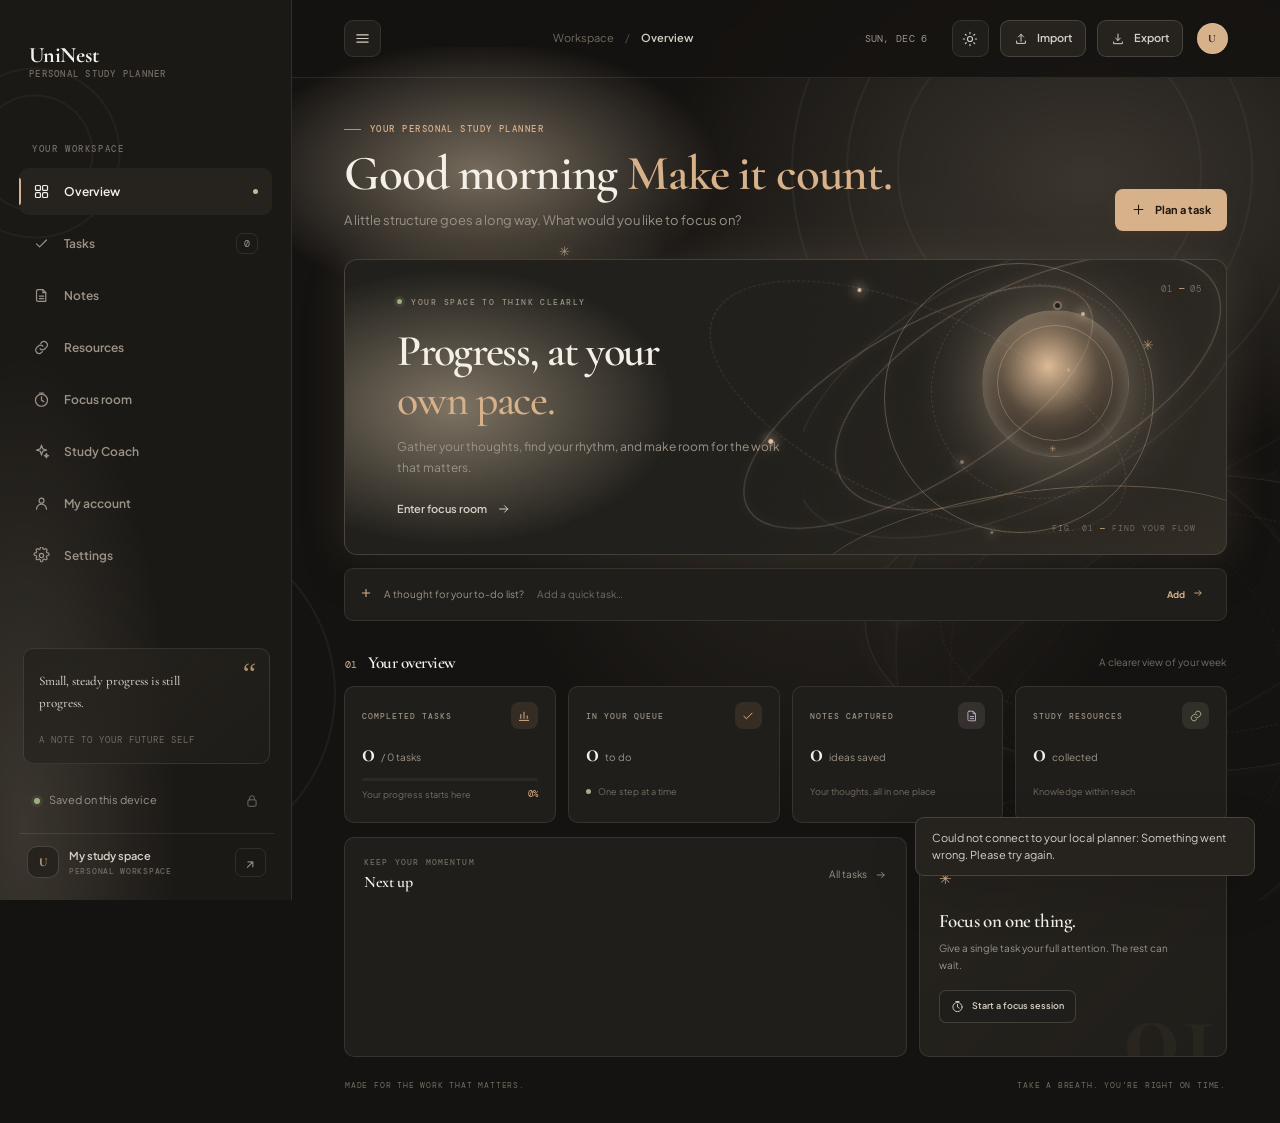
==== commit 55d579cf: "various changes and buzzer to focus room" ====
--- a/templates/index.html
+++ b/templates/index.html
@@ -18,16 +18,19 @@
       <a class="brand" href="#dashboard" aria-label="UniNest dashboard">
         <span class="brand-copy"><strong>UniNest</strong><small>PERSONAL STUDY PLANNER</small></span>
       </a>
-      <div class="side-label">YOUR WORKSPACE</div>
-      <nav class="nav-list" aria-label="Main navigation">
-        <button class="nav-item is-active" data-view="dashboard"><span class="nav-icon" data-icon="grid"></span><span>Overview</span><span class="nav-active-dot"></span></button>
-        <button class="nav-item" data-view="tasks"><span class="nav-icon" data-icon="check"></span><span>Tasks</span><span class="nav-count" id="task-nav-count">0</span></button>
-        <button class="nav-item" data-view="notes"><span class="nav-icon" data-icon="note"></span><span>Notes</span></button>
-        <button class="nav-item" data-view="resources"><span class="nav-icon" data-icon="link"></span><span>Resources</span></button>
-        <button class="nav-item" data-view="focus"><span class="nav-icon" data-icon="timer"></span><span>Focus room</span></button>
-        <button class="nav-item" data-view="coach"><span class="nav-icon" data-icon="spark"></span><span>Study Coach</span></button>
-        <button class="nav-item" data-view="account"><span class="nav-icon" data-icon="user"></span><span>My account</span></button>
-      </nav>
+      <div class="sidebar-nav-scroll">
+        <div class="side-label">YOUR WORKSPACE</div>
+        <nav class="nav-list" aria-label="Main navigation">
+          <button class="nav-item is-active" data-view="dashboard"><span class="nav-icon" data-icon="grid"></span><span>Overview</span><span class="nav-active-dot"></span></button>
+          <button class="nav-item" data-view="tasks"><span class="nav-icon" data-icon="check"></span><span>Tasks</span><span class="nav-count" id="task-nav-count">0</span></button>
+          <button class="nav-item" data-view="notes"><span class="nav-icon" data-icon="note"></span><span>Notes</span></button>
+          <button class="nav-item" data-view="resources"><span class="nav-icon" data-icon="link"></span><span>Resources</span></button>
+          <button class="nav-item" data-view="focus"><span class="nav-icon" data-icon="timer"></span><span>Focus room</span></button>
+          <button class="nav-item" data-view="coach"><span class="nav-icon" data-icon="spark"></span><span>Study Coach</span></button>
+          <button class="nav-item" data-view="account"><span class="nav-icon" data-icon="user"></span><span>My account</span></button>
+          <button class="nav-item" data-view="settings"><span class="nav-icon" data-icon="settings"></span><span>Settings</span></button>
+        </nav>
+      </div>
       <div class="sidebar-bottom">
         <div class="quote-card"><span class="quote-mark">“</span><p>Small, steady progress is still progress.</p><span class="quote-by">A NOTE TO YOUR FUTURE SELF</span></div>
         <div class="local-status"><span class="status-dot"></span><span>Saved on this device</span><span class="local-lock" data-icon="lock"></span></div>
@@ -37,8 +40,9 @@
 
     <main class="main-area">
       <header class="topbar">
-        <button class="mobile-menu icon-button" id="mobile-menu" aria-label="Open navigation" data-icon="menu"></button>
-        <div class="breadcrumbs"><span>Workspace</span><span class="crumb-sep">/</span><strong id="breadcrumb-current">Overview</strong></div>
+        <button class="mobile-menu icon-button" id="mobile-menu" type="button" aria-label="Hide sidebar" aria-expanded="true" title="Hide sidebar" data-icon="menu"></button>
+        <div class="breadcrumbs"><button class="breadcrumb-home" type="button" id="breadcrumb-home" title="Go to Overview">Workspace</button><span class="crumb-sep">/</span><strong id="breadcrumb-current">Overview</strong></div>
+        <button class="soft-button topbar-task-action" id="task-quick-action" type="button" hidden><span data-icon="plus"></span>New task</button>
         <div class="top-actions">
           <span class="top-date" id="top-date"></span>
           <button class="icon-button theme-toggle" id="theme-toggle" aria-label="Switch theme" title="Switch theme"><span data-icon="sun"></span></button>
@@ -106,7 +110,7 @@
 
         <section class="view focus-view" id="view-focus" data-view-panel="focus">
           <div class="page-title-row focus-title-row"><div><div class="eyebrow"><span class="eyebrow-line"></span> YOUR WORKSPACE / 04</div><h1>Focus room<span class="title-period">.</span></h1><p class="page-subtitle">No rush. No noise. Just this moment and the work in front of you.</p></div><span class="focus-status"><span class="status-dot"></span> YOUR TIME, YOURS</span></div>
-          <article class="focus-surface"><div class="focus-orbit focus-orbit-one"></div><div class="focus-orbit focus-orbit-two"></div><div class="focus-inner"><span class="focus-kicker"><span class="live-dot"></span> A LITTLE SPACE TO THINK</span><div class="timer-dial" id="timer-dial"><svg viewBox="0 0 280 280" aria-hidden="true"><circle class="timer-track" cx="140" cy="140" r="126"></circle><circle class="timer-progress-ring" id="timer-ring" cx="140" cy="140" r="126"></circle></svg><div class="timer-center"><span class="timer-label">FOCUS SESSION</span><strong id="timer-display">25<span>:</span>00</strong><span class="timer-subtitle" id="timer-status">Settle in. You’re right where you need to be.</span></div></div><div class="timer-controls"><button class="primary-button timer-main-button" id="timer-start"><span data-icon="play"></span><span>Begin focus</span></button><button class="soft-button timer-control-button" id="timer-reset"><span data-icon="refresh"></span>Reset</button></div><div class="timer-preset-row"><span>SESSION LENGTH</span><div class="preset-buttons"><button class="preset-button is-selected" data-minutes="25">25 min <span>·</span> focus</button><button class="preset-button" data-minutes="50">50 min <span>·</span> deep work</button><button class="preset-button" data-minutes="15">15 min <span>·</span> short sprint</button></div></div><div class="focus-signoff"><span>YOU’VE GOT THIS.</span><span class="signoff-star">✳</span><span>ONE THING AT A TIME.</span></div></div></article>
+          <article class="focus-surface" id="focus-surface"><div class="focus-orbit focus-orbit-one"></div><div class="focus-orbit focus-orbit-two"></div><div class="focus-inner"><span class="focus-kicker"><span class="live-dot"></span><span id="focus-kicker-copy">A LITTLE SPACE TO THINK</span></span><div class="focus-task-picker"><label for="focus-task-select">CHOOSE YOUR FOCUS TASK <span>OPTIONAL</span></label><div class="select-wrap"><select id="focus-task-select" aria-label="Choose a task to focus on"><option value="">No task selected</option></select><span data-icon="chevron"></span></div></div><div class="timer-dial" id="timer-dial"><svg viewBox="0 0 280 280" aria-hidden="true"><circle class="timer-track" cx="140" cy="140" r="126"></circle><circle class="timer-progress-ring" id="timer-ring" cx="140" cy="140" r="126"></circle></svg><div class="timer-center"><span class="timer-label" id="timer-label">FOCUS SESSION</span><strong id="timer-display">25<span>:</span>00</strong><span class="timer-subtitle" id="timer-status">Settle in. You’re right where you need to be.</span></div></div><div class="focus-task-current" id="focus-task-current" hidden><span class="live-dot"></span><span class="focus-task-current-label">WORKING ON</span><strong id="focus-task-current-name"></strong></div><div class="timer-controls"><button class="primary-button timer-main-button" id="timer-start"><span data-icon="play"></span><span>Begin focus</span></button><button class="soft-button timer-control-button" id="timer-reset"><span data-icon="refresh"></span>Reset</button><button class="soft-button timer-control-button focus-fullscreen-button" id="focus-fullscreen-button" aria-label="Make timer full screen" aria-pressed="false" title="Make timer full screen"><span data-icon="expand"></span><span>Full screen</span></button><button class="soft-button timer-control-button timer-skip-break" id="timer-skip-break" type="button" aria-label="Skip break and return to focus timer" hidden>Skip break</button></div><div class="timer-preset-row" id="timer-preset-row"><span>SESSION LENGTH</span><div class="preset-buttons"><button class="preset-button is-selected" data-minutes="25">25 min <span>·</span> focus</button><button class="preset-button" data-minutes="50">50 min <span>·</span> deep work</button><button class="preset-button" data-minutes="15">15 min <span>·</span> short sprint</button></div></div><div class="focus-signoff"><span>YOU’VE GOT THIS.</span><span class="signoff-star">✳</span><span>ONE THING AT A TIME.</span></div></div></article>
         </section>
         <section class="view coach-view" id="view-coach" data-view-panel="coach">
           <div class="page-title-row"><div><div class="eyebrow"><span class="eyebrow-line"></span> A GENTLER WAY TO MAKE PROGRESS</div><h1>Study Coach<span class="title-period">.</span></h1><p class="page-subtitle">Turn a crowded to-do list into one clear, manageable next step.</p></div><span class="coach-live-status" id="coach-live-status"><span class="status-dot"></span><span>OPTIONAL AI SUPPORT</span></span></div>
@@ -136,6 +140,19 @@
             <section class="surface account-form-surface account-security-surface"><div class="surface-heading"><div><span class="surface-kicker">ACCOUNT SECURITY</span><h3>Change password</h3></div><span class="account-section-index">02</span></div><form id="password-form" class="form-stack account-form"><label class="field-label" for="current-password">CURRENT PASSWORD</label><input class="field-input" id="current-password" type="password" autocomplete="current-password" required><label class="field-label" for="new-password">NEW PASSWORD</label><input class="field-input" id="new-password" type="password" minlength="8" maxlength="128" autocomplete="new-password" required><label class="field-label" for="confirm-new-password">CONFIRM NEW PASSWORD</label><input class="field-input" id="confirm-new-password" type="password" minlength="8" maxlength="128" autocomplete="new-password" required><button class="soft-button form-submit" type="submit"><span data-icon="lock"></span>Update password</button></form></section>
           </div>
         </section>
+        <section class="view settings-view" id="view-settings" data-view-panel="settings">
+          <div class="page-title-row"><div><div class="eyebrow"><span class="eyebrow-line"></span> MAKE YOUR SPACE YOURS</div><h1>Settings<span class="title-period">.</span></h1><p class="page-subtitle">Tune the sound and motion to match the way you like to study.</p></div><span class="view-count">YOUR PREFERENCES</span></div>
+          <div class="settings-layout">
+            <section class="surface settings-panel">
+              <div class="surface-heading"><div><span class="surface-kicker">SENSORY PREFERENCES</span><h3>Sound &amp; motion</h3></div><span class="account-section-index">01</span></div>
+              <label class="setting-row" for="setting-sounds"><span class="setting-copy"><strong>Interface sounds</strong><small>Play soft sounds for buttons, navigation, and completed tasks.</small></span><span class="setting-switch"><input id="setting-sounds" type="checkbox"><span aria-hidden="true"></span></span></label>
+              <label class="setting-row" for="setting-animations"><span class="setting-copy"><strong>Animations</strong><small>Keep page transitions, ambient orbits, and interface movement enabled.</small></span><span class="setting-switch"><input id="setting-animations" type="checkbox"><span aria-hidden="true"></span></span></label>
+              <label class="setting-row setting-row-last" for="setting-motion-blur"><span class="setting-copy"><strong>Motion blur</strong><small>Add a soft blur to page transitions and moving artwork.</small></span><span class="setting-switch"><input id="setting-motion-blur" type="checkbox"><span aria-hidden="true"></span></span></label>
+              <div class="blur-strength" id="blur-strength-control"><div class="blur-strength-heading"><label for="setting-blur-strength">BLUR STRENGTH</label><output id="blur-strength-value" for="setting-blur-strength">3 px</output></div><input id="setting-blur-strength" type="range" min="0" max="8" step="1" value="3"><div class="blur-range-labels"><span>Subtle</span><span>Pronounced</span></div><div class="motion-preview" aria-label="Live motion blur preview"><span class="motion-preview-orbit"><i></i></span><span>LIVE MOTION PREVIEW</span></div></div>
+            </section>
+            <aside class="surface settings-note"><span class="surface-kicker">A CALMER WORKSPACE</span><span class="settings-note-mark" aria-hidden="true">✳</span><h3>Set your own pace.</h3><p>Your preferences are saved to your account and apply across the whole planner. Motion blur strength is adjustable from subtle to pronounced.</p><span class="coach-boundary-foot">SMALL CHOICES. YOUR RHYTHM.</span></aside>
+          </div>
+        </section>
         <div id="toast" class="toast" role="status" aria-live="polite"></div>
       </div>
     </main>
--- a/static/app.css
+++ b/static/app.css
@@ -147,4 +147,114 @@
 @media(max-width:600px){.custom-cursor{display:none!important}}/* Theme-tinted arrow cursor: the browser still handles movement and click timing. */
 html[data-theme="dark"] body,html[data-theme="dark"] body *{cursor:url("data:image/svg+xml,%3Csvg xmlns='http://www.w3.org/2000/svg' width='28' height='28' viewBox='0 0 28 28'%3E%3Cpath d='M4 2v21l5.8-5.4 4.1 8 3.5-1.8-4.2-7.7H21z' fill='%23f4eadc' stroke='%23151211' stroke-width='1.8' stroke-linejoin='round'/%3E%3C/svg%3E") 4 2,auto}
 html[data-theme="light"] body,html[data-theme="light"] body *{cursor:url("data:image/svg+xml,%3Csvg xmlns='http://www.w3.org/2000/svg' width='28' height='28' viewBox='0 0 28 28'%3E%3Cpath d='M4 2v21l5.8-5.4 4.1 8 3.5-1.8-4.2-7.7H21z' fill='%23765434' stroke='%23fffaf3' stroke-width='1.8' stroke-linejoin='round'/%3E%3C/svg%3E") 4 2,auto}
-html[data-theme="dark"] body input,html[data-theme="dark"] body textarea,html[data-theme="light"] body input,html[data-theme="light"] body textarea{cursor:text}+html[data-theme="dark"] body input,html[data-theme="dark"] body textarea,html[data-theme="light"] body input,html[data-theme="light"] body textarea{cursor:text}/* Keep the full sidebar usable on short viewports. */
+.sidebar{overflow-x:hidden;overflow-y:auto;overscroll-behavior:contain;scrollbar-width:thin;scrollbar-color:var(--line-strong) transparent}
+.sidebar::-webkit-scrollbar{width:8px}.sidebar::-webkit-scrollbar-track{background:transparent}.sidebar::-webkit-scrollbar-thumb{border:2px solid transparent;border-radius:8px;background:var(--line-strong);background-clip:padding-box}
+.sidebar>.brand,.sidebar>.side-label,.sidebar>.nav-list,.sidebar>.sidebar-bottom{flex-shrink:0}
+@media(max-height:760px){.sidebar{padding-top:18px;padding-bottom:12px}.sidebar .brand{margin-bottom:28px}.sidebar .sidebar-bottom{margin-top:22px}}/* Let students reclaim the full canvas without losing the navigation toggle. */
+.app-shell{--sidebar-space:var(--sidebar)}
+.app-shell.sidebar-hidden{--sidebar-space:0px}
+.main-area{margin-left:var(--sidebar-space);transition:margin-left .42s var(--ease),background-color .38s ease}
+.sidebar{transition:transform .42s var(--ease),background-color .38s ease,border-color .38s ease}
+.app-shell.sidebar-hidden .sidebar{transform:translateX(-105%);pointer-events:none}
+.ambient-stage{left:var(--sidebar-space);transition:left .42s var(--ease),opacity .5s ease}
+.mobile-menu{display:grid;flex:none}
+@media(max-width:850px){.app-shell{--sidebar-space:0px}}
+#focus-surface:fullscreen{box-sizing:border-box;width:100vw;height:100vh;min-height:100vh;margin:0;padding:clamp(24px,5vw,72px);border:0;border-radius:0;overflow:hidden;overscroll-behavior:none;display:grid;place-items:center;background:var(--bg);}
+#focus-surface:fullscreen .focus-inner{width:min(900px,100%);padding:24px;}
+#focus-surface:fullscreen .timer-dial{width:min(52vh,430px);margin:clamp(12px,3vh,32px) 0;}
+#focus-surface:fullscreen .timer-center strong{font-size:clamp(72px,13vh,128px);letter-spacing:-4px;}
+#focus-surface:fullscreen .timer-subtitle{max-width:80%;}
+#focus-surface:fullscreen .focus-orbit{width:min(72vw,1000px);height:min(48vh,460px);}
+#focus-surface:fullscreen .focus-orbit-two{width:min(65vw,900px);height:min(40vh,380px);}
+.focus-fullscreen-button{display:inline-flex;align-items:center;justify-content:center;gap:8px;}
+@media(max-height:650px){#focus-surface:fullscreen{padding:12px;}#focus-surface:fullscreen .focus-inner{padding:8px;}#focus-surface:fullscreen .timer-dial{width:min(42vh,300px);margin:8px 0;}#focus-surface:fullscreen .timer-center strong{font-size:clamp(54px,10vh,80px);}#focus-surface:fullscreen .timer-preset-row{margin-top:10px;}}
+.breadcrumb-home{padding:5px 0;border:0;background:transparent;color:inherit;font:inherit;cursor:pointer;transition:color .2s ease}
+.breadcrumb-home:hover{color:var(--ink-2)}
+.topbar-task-action{flex:none;margin-left:auto;margin-right:18px;white-space:nowrap}
+.topbar-task-action[hidden]{display:none}
+@media(max-width:600px){.topbar-task-action{height:36px;margin-right:8px;padding:0 10px;font-size:10px}.breadcrumbs{gap:7px}.breadcrumb-home{font-size:10px}.breadcrumbs strong{font-size:10px}}
+.breadcrumbs:has(+ .topbar-task-action:not([hidden])){margin-right:0}
+:root{--motion-soft:cubic-bezier(.22,1,.36,1);--motion-exit:cubic-bezier(.4,0,.8,.2)}
+.view.active-view{animation:page-arrive .42s var(--motion-soft) both;will-change:transform,opacity}
+.view.is-leaving{display:block!important;position:relative;overflow:hidden;animation:page-lapse .19s var(--motion-exit) both;clip-path:none!important;pointer-events:none;will-change:transform,opacity}
+.view.is-leaving:after{animation-duration:.19s}
+@keyframes page-lapse{to{opacity:0;transform:translate3d(var(--exit-x,0px),-7px,0) scale(.992)}}
+@keyframes page-arrive{from{opacity:0;transform:translate3d(var(--page-offset,0px),9px,0) scale(.992)}to{opacity:1;transform:translate3d(0,0,0) scale(1)}}
+#task-list .task-row{animation:none}
+.nav-item,.icon-button,.export-button,.soft-button,.primary-button,.text-link,.filter-button,.preset-button,.task-check,.delete-button{transition-timing-function:var(--motion-soft)}
+.ambient-stage,.main-area:before,.sidebar:before{backface-visibility:hidden}
+#timer-ring{transition:stroke-dashoffset .95s linear,stroke .38s ease}
+@media(prefers-reduced-motion:reduce){*,*::before,*::after{scroll-behavior:auto!important;animation-duration:.01ms!important;animation-iteration-count:1!important;transition-duration:.01ms!important;transition-delay:0ms!important;}}
+.sidebar{overflow:hidden}
+.brand{flex:0 0 auto}
+.sidebar-nav-scroll{min-height:0;flex:1 1 auto;overflow-x:hidden;overflow-y:auto;overscroll-behavior:contain;scrollbar-width:thin;scrollbar-color:var(--line-strong) transparent;padding-right:2px}
+.sidebar-nav-scroll::-webkit-scrollbar{width:7px}
+.sidebar-nav-scroll::-webkit-scrollbar-track{background:transparent}
+.sidebar-nav-scroll::-webkit-scrollbar-thumb{border:2px solid transparent;border-radius:8px;background:var(--line-strong);background-clip:padding-box}
+.sidebar-nav-scroll .side-label,.sidebar-nav-scroll .nav-list{flex-shrink:0}
+.sidebar-bottom{flex:0 0 auto;margin-top:0}
+.settings-layout{display:grid;grid-template-columns:minmax(0,1.45fr) minmax(230px,.75fr);gap:15px;align-items:stretch;max-width:1050px}
+.settings-panel,.settings-note{padding:24px}
+.settings-panel .surface-heading{margin-bottom:10px}
+.setting-row{min-height:78px;display:flex;align-items:center;justify-content:space-between;gap:20px;padding:15px 2px;border-bottom:1px solid var(--line);cursor:pointer}
+.setting-row-last{border-bottom:0}
+.setting-copy{display:grid;gap:5px}
+.setting-copy strong{color:var(--ink-2);font-size:12px;font-weight:600}
+.setting-copy small{max-width:480px;color:var(--muted);font-size:10px;line-height:1.65}
+.setting-switch{position:relative;width:42px;height:24px;flex:none}
+.setting-switch input{position:absolute;width:1px;height:1px;opacity:0}
+.setting-switch>span{position:absolute;inset:0;border:1px solid var(--line-strong);border-radius:99px;background:var(--panel-3);transition:background .2s ease,border-color .2s ease,box-shadow .2s ease}
+.setting-switch>span:after{position:absolute;top:3px;left:3px;width:16px;height:16px;border-radius:50%;background:var(--muted);content:"";transition:transform .22s var(--motion-soft),background .2s ease}
+.setting-switch input:checked+span{border-color:var(--accent);background:var(--amber-wash);box-shadow:0 0 14px var(--art-glow)}
+.setting-switch input:checked+span:after{transform:translateX(18px);background:var(--accent)}
+.setting-switch input:focus-visible+span{outline:2px solid var(--accent);outline-offset:3px}
+.blur-strength{padding:12px 2px 0;transition:opacity .2s ease}
+.blur-strength.is-disabled{opacity:.42}
+.blur-strength-heading,.blur-range-labels{display:flex;justify-content:space-between;align-items:center}
+.blur-strength-heading label,.blur-strength-heading output{color:var(--subtle);font:9px "DM Mono",monospace;letter-spacing:.8px}
+.blur-strength-heading output{color:var(--accent)}
+#setting-blur-strength{width:100%;height:22px;margin:10px 0 0;accent-color:var(--accent);cursor:pointer}
+#setting-blur-strength:disabled{cursor:not-allowed}
+.blur-range-labels{color:var(--subtle);font:8px "DM Mono",monospace}
+.settings-note{position:relative;min-height:100%;overflow:hidden;display:flex;flex-direction:column;align-items:flex-start}
+.settings-note-mark{align-self:flex-end;margin:8px 12px 2px;color:var(--accent);font-size:30px;text-shadow:0 0 20px var(--art-glow);animation:coach-symbol 8s ease-in-out infinite}
+.settings-note h3{margin:12px 0 8px;font:500 27px/1.12 "Cormorant Garamond",serif}
+.settings-note p{margin:0 0 25px;color:var(--muted);font-size:10px;line-height:1.8}
+.settings-note .coach-boundary-foot{margin-top:auto}
+@keyframes art-motion-blur{0%,100%{filter:blur(0)}50%{filter:blur(var(--ambient-motion-blur,0px))}}
+.ambient-orbit{animation-name:ambient-revolve,art-motion-blur;animation-duration:var(--orbit-speed),4.2s;animation-timing-function:linear,ease-in-out;animation-iteration-count:infinite,infinite}
+.ambient-orbit-b{animation-name:ambient-revolve-b,art-motion-blur}
+.ambient-orbit-c{animation-name:ambient-revolve-c,art-motion-blur}
+.orbit-book{animation-name:book-counter,art-motion-blur;animation-duration:var(--orbit-speed),3.8s;animation-timing-function:linear,ease-in-out;animation-iteration-count:infinite,infinite}
+.hero-orbit{animation-name:hero-orbit-a,art-motion-blur;animation-duration:36s,4.2s;animation-timing-function:linear,ease-in-out;animation-iteration-count:infinite,infinite}
+.hero-orbit.orbit-two{animation-name:hero-orbit-b,art-motion-blur;animation-duration:52s,4.2s;animation-direction:reverse,alternate}
+.focus-orbit-one{animation-name:orbit-drift,art-motion-blur;animation-duration:24s,4.2s;animation-timing-function:linear,ease-in-out;animation-iteration-count:infinite,infinite}
+.focus-orbit-two{animation-name:orbit-drift,art-motion-blur;animation-duration:38s,4.2s;animation-direction:reverse,alternate}
+.view.active-view{animation:page-arrive .42s var(--motion-soft) both;will-change:transform,opacity}
+.view.is-leaving{display:block!important;position:relative;overflow:hidden;animation:page-lapse .19s var(--motion-exit) both;clip-path:none!important;pointer-events:none;will-change:transform,opacity}
+@keyframes page-lapse{to{opacity:0;filter:blur(var(--motion-blur-strength,0px));transform:translate3d(var(--exit-x,0px),-7px,0) scale(.992)}}
+@keyframes page-arrive{from{opacity:0;filter:blur(var(--motion-blur-strength,0px));transform:translate3d(var(--page-offset,0px),9px,0) scale(.992)}to{opacity:1;filter:blur(0);transform:translate3d(0,0,0) scale(1)}}
+html[data-animations="off"] *,html[data-animations="off"] *::before,html[data-animations="off"] *::after{animation:none!important;transition:none!important;scroll-behavior:auto!important}
+@media(max-width:760px){.settings-layout{grid-template-columns:1fr}.settings-note{min-height:210px}}
+@media(prefers-reduced-motion:reduce){.view.active-view,.view.is-leaving,.ambient-orbit,.ambient-orbit-b,.ambient-orbit-c,.orbit-book,.hero-orbit,.focus-orbit-one,.focus-orbit-two{animation:none!important;will-change:auto}}
+.motion-preview{position:relative;min-height:86px;display:flex;align-items:center;justify-content:center;gap:13px;margin-top:15px;overflow:hidden;border:1px solid var(--line);border-radius:9px;background:radial-gradient(ellipse at 50% 50%,var(--art-glow),transparent 66%),var(--panel-2);color:var(--subtle);font:8px "DM Mono",monospace;letter-spacing:1px}
+.motion-preview-orbit{position:relative;width:43px;height:24px;border:1px solid var(--art-line);border-radius:50%;box-shadow:0 0 14px var(--art-glow);animation:preview-motion .9s ease-in-out infinite alternate}
+.motion-preview-orbit:before{position:absolute;top:-3px;left:50%;width:6px;height:6px;border-radius:50%;background:var(--accent-strong);box-shadow:0 0 12px var(--art-glow);content:""}
+.motion-preview-orbit i{position:absolute;inset:5px;border:1px dashed var(--art-faint);border-radius:50%}
+@keyframes preview-motion{from{transform:translateX(-8px) rotate(-18deg);filter:blur(0)}to{transform:translateX(8px) rotate(18deg);filter:blur(var(--motion-blur-strength,0px))}}
+.timer-controls{flex-wrap:wrap}
+.timer-preset-row[hidden],#timer-skip-break[hidden]{display:none!important}
+.timer-skip-break{min-width:82px}
+.focus-task-picker{width:min(330px,96%);display:grid;gap:6px;margin:12px 0 0}
+.focus-task-picker>label{color:var(--subtle);font:8px "DM Mono",monospace;letter-spacing:1.1px;text-align:center}
+.focus-task-picker>label span{color:var(--accent);font-size:7px}
+.focus-task-picker .select-wrap select{height:35px;padding-left:11px;font-size:10px}
+.focus-task-current{max-width:min(430px,96%);display:flex;align-items:center;gap:8px;margin:-4px 0 13px;padding:7px 11px;border:1px solid var(--line);border-radius:999px;background:color-mix(in srgb,var(--panel-2) 76%,transparent);}
+.focus-task-current[hidden]{display:none!important}
+.focus-task-current .live-dot{width:5px;height:5px}
+.focus-task-current-label{flex:none;color:var(--subtle);font:7px "DM Mono",monospace;letter-spacing:.8px}
+.focus-task-current strong{overflow:hidden;color:var(--ink-2);font-size:9px;font-weight:600;text-overflow:ellipsis;white-space:nowrap}
+.timer-center{padding:18px 8px}
+.timer-center strong{flex:none;line-height:.95}
+.timer-subtitle{display:-webkit-box;width:min(210px,calc(100% - 32px));max-width:none;min-height:4.5em;margin-top:9px;overflow:hidden;line-height:1.5;text-wrap:pretty;-webkit-box-orient:vertical;-webkit-line-clamp:3}
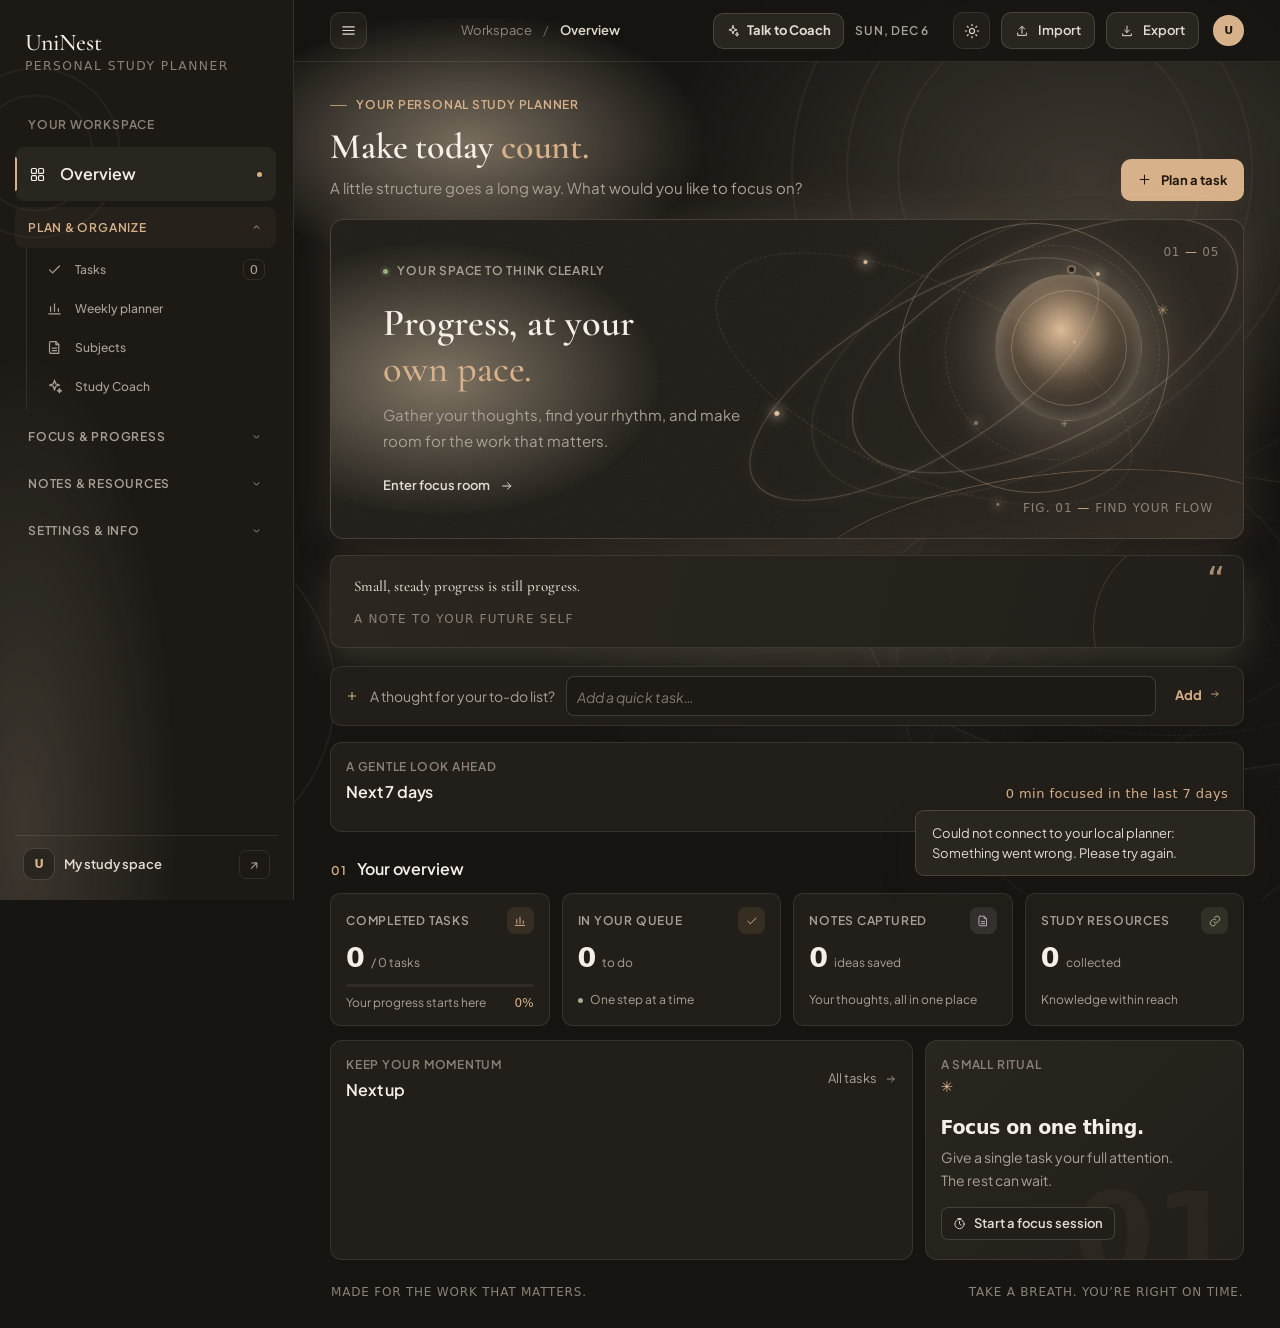
==== commit a0062ccc: "Polish UniNest planner experience" ====
--- a/templates/index.html
+++ b/templates/index.html
@@ -8,7 +8,7 @@
   <title>UniNest — Personal Study Planner</title>
   <link rel="preconnect" href="https://fonts.googleapis.com">
   <link rel="preconnect" href="https://fonts.gstatic.com" crossorigin>
-  <link href="https://fonts.googleapis.com/css2?family=Cormorant+Garamond:ital,wght@0,400;0,500;0,600;0,700;1,500;1,600&family=DM+Mono:wght@400;500&family=Plus+Jakarta+Sans:wght@400;500;600;700&display=swap" rel="stylesheet">
+  <link href="https://fonts.googleapis.com/css2?family=Cormorant+Garamond:ital,wght@0,400;0,500;0,600;1,400;1,500&family=Plus+Jakarta+Sans:wght@400;500;600;700&display=swap" rel="stylesheet">
   <link rel="stylesheet" href="/static/app.css">
   <script src="/static/app.js" defer></script>
 </head>
@@ -22,19 +22,39 @@
         <div class="side-label">YOUR WORKSPACE</div>
         <nav class="nav-list" aria-label="Main navigation">
           <button class="nav-item is-active" data-view="dashboard"><span class="nav-icon" data-icon="grid"></span><span>Overview</span><span class="nav-active-dot"></span></button>
-          <button class="nav-item" data-view="tasks"><span class="nav-icon" data-icon="check"></span><span>Tasks</span><span class="nav-count" id="task-nav-count">0</span></button>
-          <button class="nav-item" data-view="notes"><span class="nav-icon" data-icon="note"></span><span>Notes</span></button>
-          <button class="nav-item" data-view="resources"><span class="nav-icon" data-icon="link"></span><span>Resources</span></button>
-          <button class="nav-item" data-view="focus"><span class="nav-icon" data-icon="timer"></span><span>Focus room</span></button>
-          <button class="nav-item" data-view="coach"><span class="nav-icon" data-icon="spark"></span><span>Study Coach</span></button>
-          <button class="nav-item" data-view="account"><span class="nav-icon" data-icon="user"></span><span>My account</span></button>
-          <button class="nav-item" data-view="settings"><span class="nav-icon" data-icon="settings"></span><span>Settings</span></button>
+          <details class="nav-group" name="sidebar-navigation" open>
+            <summary class="nav-group-toggle"><span>PLAN & ORGANIZE</span><span class="nav-group-chevron" data-icon="chevron"></span></summary>
+            <div class="nav-sublist">
+              <button class="nav-item" data-view="tasks"><span class="nav-icon" data-icon="check"></span><span>Tasks</span><span class="nav-count" id="task-nav-count">0</span></button>
+              <button class="nav-item" data-view="weekly"><span class="nav-icon" data-icon="chart"></span><span>Weekly planner</span></button>
+              <button class="nav-item" data-view="subjects"><span class="nav-icon" data-icon="note"></span><span>Subjects</span></button>
+              <button class="nav-item" data-view="coach"><span class="nav-icon" data-icon="spark"></span><span>Study Coach</span></button>
+            </div>
+          </details>
+          <details class="nav-group" name="sidebar-navigation">
+            <summary class="nav-group-toggle"><span>FOCUS & PROGRESS</span><span class="nav-group-chevron" data-icon="chevron"></span></summary>
+            <div class="nav-sublist">
+              <button class="nav-item" data-view="focus"><span class="nav-icon" data-icon="timer"></span><span>Focus room</span></button>
+              <button class="nav-item" data-view="history"><span class="nav-icon" data-icon="timer"></span><span>Study history</span></button>
+            </div>
+          </details>
+          <details class="nav-group" name="sidebar-navigation">
+            <summary class="nav-group-toggle"><span>NOTES & RESOURCES</span><span class="nav-group-chevron" data-icon="chevron"></span></summary>
+            <div class="nav-sublist">
+              <button class="nav-item" data-view="notes"><span class="nav-icon" data-icon="note"></span><span>Notes</span></button>
+              <button class="nav-item" data-view="resources"><span class="nav-icon" data-icon="link"></span><span>Resources</span></button>
+            </div>
+          </details>
+          <details class="nav-group" name="sidebar-navigation">
+            <summary class="nav-group-toggle"><span>SETTINGS & INFO</span><span class="nav-group-chevron" data-icon="chevron"></span></summary>
+            <div class="nav-sublist">
+              <button class="nav-item" data-view="settings"><span class="nav-icon" data-icon="settings"></span><span>Settings and info</span></button>
+            </div>
+          </details>
         </nav>
       </div>
       <div class="sidebar-bottom">
-        <div class="quote-card"><span class="quote-mark">“</span><p>Small, steady progress is still progress.</p><span class="quote-by">A NOTE TO YOUR FUTURE SELF</span></div>
-        <div class="local-status"><span class="status-dot"></span><span>Saved on this device</span><span class="local-lock" data-icon="lock"></span></div>
-        <div class="profile"><span class="profile-avatar" id="profile-initial">U</span><button type="button" class="profile-open" data-go="account" aria-label="View and edit account details"><strong id="account-name">My study space</strong><small id="account-email">PERSONAL WORKSPACE</small></button><button class="logout-button" id="logout-button" aria-label="Sign out" title="Sign out">↗</button></div>
+        <div class="profile"><span class="profile-avatar" id="profile-initial">U</span><button type="button" class="profile-open" data-go="account" aria-label="View and edit account details"><strong id="account-name">My study space</strong></button><button class="logout-button" id="logout-button" aria-label="Sign out" title="Sign out">↗</button></div>
       </div>
     </aside>
 
@@ -44,6 +64,7 @@
         <div class="breadcrumbs"><button class="breadcrumb-home" type="button" id="breadcrumb-home" title="Go to Overview">Workspace</button><span class="crumb-sep">/</span><strong id="breadcrumb-current">Overview</strong></div>
         <button class="soft-button topbar-task-action" id="task-quick-action" type="button" hidden><span data-icon="plus"></span>New task</button>
         <div class="top-actions">
+          <button class="soft-button coach-dock-toggle" id="coach-dock-toggle" type="button" aria-controls="coach-sidecar" aria-expanded="false"><span data-icon="spark"></span><span class="coach-dock-label">Talk to Coach</span></button>
           <span class="top-date" id="top-date"></span>
           <button class="icon-button theme-toggle" id="theme-toggle" aria-label="Switch theme" title="Switch theme"><span data-icon="sun"></span></button>
           <button class="export-button import-button" id="import-button" type="button" title="Import a UniNest JSON backup"><span data-icon="upload"></span><span>Import</span></button>
@@ -60,6 +81,7 @@
         <span class="ambient-star ambient-star-a">✳</span><span class="ambient-star ambient-star-b">✦</span>
       </div>
 
+      <div class="workspace-frame" id="workspace-frame">
       <div class="content-wrap">
         <section class="view active-view" id="view-dashboard" data-view-panel="dashboard">
           <div class="welcome-row">
@@ -74,7 +96,11 @@
             <div class="hero-index">01 <span>—</span> 05</div>
           </article>
 
+          <article class="quote-card home-quote"><span class="quote-mark">“</span><p>Small, steady progress is still progress.</p><span class="quote-by">A NOTE TO YOUR FUTURE SELF</span></article>
+
           <form id="quick-task-form" class="quick-add-row"><span class="quick-add-icon" data-icon="plus"></span><label for="quick-task-title">A thought for your to-do list?</label><input id="quick-task-title" maxlength="240" placeholder="Add a quick task…"><button type="submit">Add <span data-icon="arrow"></span></button></form>
+
+          <section class="weekly-planner surface"><div class="weekly-heading"><div><span class="surface-kicker">A GENTLE LOOK AHEAD</span><h3>Next 7 days</h3></div><div class="weekly-focus-total" id="weekly-focus-total">0 min focused in the last 7 days</div></div><div class="weekly-columns" id="weekly-columns"></div></section>
 
           <div class="section-heading"><div><span class="section-index">01</span><h2>Your overview</h2></div><span class="updated-label">A clearer view of your week</span></div>
           <div class="stats-grid">
@@ -93,10 +119,25 @@
 
         <section class="view" id="view-tasks" data-view-panel="tasks">
           <div class="page-title-row"><div><div class="eyebrow"><span class="eyebrow-line"></span> YOUR WORKSPACE / 01</div><h1>Tasks<span class="title-period">.</span></h1><p class="page-subtitle">Make the next step clear. Momentum will follow.</p></div><button class="soft-button" id="task-focus-button"><span data-icon="timer"></span>Focus room</button></div>
-          <div class="task-layout"><section class="surface task-compose"><div class="surface-heading"><div><span class="surface-kicker">GET IT OUT OF YOUR HEAD</span><h3>Add a task</h3></div><span class="compose-index">01 / 03</span></div><form id="task-form" class="form-stack"><label class="field-label" for="task-title">TASK NAME</label><input id="task-title" class="field-input" maxlength="240" placeholder="e.g. Review chapter four" required><div class="field-row"><label class="field-label" for="task-priority">PRIORITY</label><div class="select-wrap"><select id="task-priority"><option>Normal</option><option>High</option><option>Low</option></select><span data-icon="chevron"></span></div></div><div class="task-planning-fields"><div><label class="field-label" for="task-due-date">DUE DATE <span>OPTIONAL</span></label><input id="task-due-date" class="field-input" type="date"></div><div><label class="field-label" for="task-estimate">STUDY TIME <span>OPTIONAL</span></label><div class="select-wrap"><select id="task-estimate"><option value="">No estimate</option><option value="15">15 min</option><option value="25">25 min</option><option value="45">45 min</option><option value="60">1 hour</option><option value="90">1.5 hours</option><option value="120">2 hours</option><option value="180">3 hours</option></select><span data-icon="chevron"></span></div></div></div><button class="primary-button form-submit" type="submit"><span data-icon="plus"></span>Add to my list</button></form><div class="compose-tip"><span data-icon="spark"></span>Start small. Make it doable.</div></section>
-            <section class="surface task-list-surface"><div class="surface-heading"><div><span class="surface-kicker">YOUR STUDY PLAN</span><h3>Everything on your list <span class="inline-count" id="task-list-count">0</span></h3></div><label class="search-field"><span data-icon="search"></span><input id="task-search" placeholder="Find a task…" aria-label="Find a task"></label></div><div class="filter-row"><button class="filter-button active-filter" data-task-filter="all">All tasks</button><button class="filter-button" data-task-filter="pending">To do</button><button class="filter-button" data-task-filter="done">Completed</button><span class="filter-spacer"></span><span class="sort-label">SORTED BY PRIORITY</span></div><div id="task-list" class="task-list"></div></section></div>
-        </section>
-
+          <div class="task-layout"><section class="surface task-compose"><div class="surface-heading"><div><span class="surface-kicker">GET IT OUT OF YOUR HEAD</span><h3>Add a task</h3></div><span class="compose-index">01 / 03</span></div><form id="task-form" class="form-stack"><label class="field-label" for="task-title">TASK NAME</label><input id="task-title" class="field-input" maxlength="240" placeholder="e.g. Review chapter four" required><label class="field-label" for="task-subject">SUBJECT OR COURSE</label><div class="select-wrap"><select id="task-subject"><option value="General">General</option></select><span data-icon="chevron"></span></div><div class="field-row"><label class="field-label" for="task-priority">PRIORITY</label><div class="select-wrap"><select id="task-priority"><option>Normal</option><option>High</option><option>Low</option></select><span data-icon="chevron"></span></div></div><div class="task-planning-fields"><div><label class="field-label" for="task-due-date">DUE DATE <span class="field-optional">(OPTIONAL)</span></label><input id="task-due-date" class="field-input" type="date"></div><div><label class="field-label" for="task-estimate">STUDY TIME <span class="field-optional">(OPTIONAL)</span></label><div class="select-wrap"><select id="task-estimate"><option value="">No estimate</option><option value="15">15 min</option><option value="25">25 min</option><option value="45">45 min</option><option value="60">1 hour</option><option value="90">1.5 hours</option><option value="120">2 hours</option><option value="180">3 hours</option></select><span data-icon="chevron"></span></div></div></div><button class="primary-button form-submit" type="submit"><span data-icon="plus"></span>Add to my list</button></form><div class="compose-tip"><span data-icon="spark"></span>Start small. Make it doable.</div></section>
+            <section class="surface task-list-surface"><div class="surface-heading"><div><span class="surface-kicker">YOUR STUDY PLAN</span><h3>Everything on your list <span class="inline-count" id="task-list-count">0</span></h3></div><label class="search-field"><span data-icon="search"></span><input id="task-search" placeholder="Find a task…" aria-label="Find a task"></label></div><div class="filter-row"><button class="filter-button active-filter" data-task-filter="all">All tasks</button><button class="filter-button" data-task-filter="pending">To do</button><button class="filter-button" data-task-filter="done">Completed</button><span class="filter-spacer"></span><label class="subject-filter-label" for="subject-filter">SUBJECT</label><div class="select-wrap subject-filter"><select id="subject-filter" aria-label="Filter tasks by subject"><option value="all">All subjects</option></select><span data-icon="chevron"></span></div></div><div id="task-list" class="task-list"></div></section></div>
+        </section>
+
+        <section class="view planner-detail-view" id="view-weekly" data-view-panel="weekly">
+          <div class="page-title-row"><div><div class="eyebrow"><span class="eyebrow-line"></span> PLAN WITH ROOM TO BREATHE</div><h1>Weekly planner<span class="title-period">.</span></h1><p class="page-subtitle">See what needs attention now and what can wait.</p></div><span class="view-count">NEXT 7 DAYS</span></div>
+          <div class="weekly-page-focus surface"><span class="surface-kicker">YOUR RECENT FOCUS</span><strong id="weekly-focus-total-page">0 min focused in the last 7 days</strong></div>
+          <div class="weekly-columns weekly-columns-page" id="weekly-columns-page"></div>
+        </section>
+        <section class="view planner-detail-view" id="view-subjects" data-view-panel="subjects">
+          <div class="page-title-row"><div><div class="eyebrow"><span class="eyebrow-line"></span> YOUR COURSES, IN ONE PLACE</div><h1>Subjects<span class="title-period">.</span></h1><p class="page-subtitle">Add your courses once, then organize study tasks under each one.</p></div></div>
+          <form class="surface subject-create-form" id="subject-form"><label for="subject-name" class="field-label">NEW SUBJECT</label><div class="subject-create-row"><input class="field-input" id="subject-name" maxlength="80" placeholder="e.g. Biology" required><button class="primary-button" type="submit"><span data-icon="plus"></span>Add subject</button></div></form>
+          <div class="subject-management-layout"><section class="subject-overview-grid" id="subject-overview-grid" aria-label="Your subjects"></section><section class="surface subject-detail" aria-live="polite"><div class="subject-detail-heading"><div><span class="surface-kicker">COURSE WORKSPACE</span><h2 id="subject-detail-title">Choose a subject</h2><p id="subject-detail-copy">Select one of your subjects to see its tasks and add work directly here.</p></div><button type="button" class="delete-button" id="delete-subject-button" aria-label="Delete selected subject" title="Delete selected subject" hidden><span data-icon="trash"></span></button></div><form id="subject-task-form" class="subject-task-form" hidden><input class="field-input" id="subject-task-title" maxlength="240" placeholder="What do you need to study?" required><button class="primary-button" type="submit"><span data-icon="plus"></span>Add task</button></form><div class="subject-detail-tasks" id="subject-detail-tasks"></div></section></div>
+        </section>
+        <section class="view planner-detail-view" id="view-history" data-view-panel="history">
+          <div class="page-title-row"><div><div class="eyebrow"><span class="eyebrow-line"></span> MOMENTUM, MADE VISIBLE</div><h1>Study history<span class="title-period">.</span></h1><p class="page-subtitle">Completed focus sessions are saved here and in your JSON backup.</p></div><span class="view-count" id="history-page-count">0 SESSIONS</span></div>
+          <article class="history-total-card surface"><span class="surface-kicker">RECORDED STUDY TIME</span><strong id="history-total-minutes">0 min</strong><p id="history-week-summary">Finish a focus session to start building your history.</p></article>
+          <section class="focus-history-list history-full-list" id="study-history-list"></section>
+        </section>
         <section class="view" id="view-notes" data-view-panel="notes">
           <div class="page-title-row"><div><div class="eyebrow"><span class="eyebrow-line"></span> YOUR WORKSPACE / 02</div><h1>Notes<span class="title-period">.</span></h1><p class="page-subtitle">A safe place for the ideas you don’t want to lose.</p></div><span class="view-count" id="note-count">0 NOTES</span></div>
           <div class="notes-layout"><section class="surface note-compose"><div class="surface-heading"><div><span class="surface-kicker">CAPTURE A THOUGHT</span><h3>New note</h3></div><span class="note-pencil" data-icon="note"></span></div><form id="note-form" class="form-stack"><label class="field-label" for="note-title">TITLE</label><input id="note-title" class="field-input" maxlength="180" placeholder="Give this note a name" required><label class="field-label" for="note-body">YOUR THOUGHTS</label><textarea id="note-body" class="field-input note-body-input" maxlength="12000" placeholder="Jot down an idea, a key insight, or a reminder…" required></textarea><button class="primary-button form-submit" type="submit"><span data-icon="plus"></span>Save note</button></form></section><section class="notes-board"><div class="board-heading"><div><span class="surface-kicker">YOUR PERSONAL ARCHIVE</span><h3>Saved thoughts</h3></div><span class="board-count" id="note-board-count">00</span></div><div id="notes-list" class="notes-grid"></div></section></div>
@@ -110,11 +151,12 @@
 
         <section class="view focus-view" id="view-focus" data-view-panel="focus">
           <div class="page-title-row focus-title-row"><div><div class="eyebrow"><span class="eyebrow-line"></span> YOUR WORKSPACE / 04</div><h1>Focus room<span class="title-period">.</span></h1><p class="page-subtitle">No rush. No noise. Just this moment and the work in front of you.</p></div><span class="focus-status"><span class="status-dot"></span> YOUR TIME, YOURS</span></div>
-          <article class="focus-surface" id="focus-surface"><div class="focus-orbit focus-orbit-one"></div><div class="focus-orbit focus-orbit-two"></div><div class="focus-inner"><span class="focus-kicker"><span class="live-dot"></span><span id="focus-kicker-copy">A LITTLE SPACE TO THINK</span></span><div class="focus-task-picker"><label for="focus-task-select">CHOOSE YOUR FOCUS TASK <span>OPTIONAL</span></label><div class="select-wrap"><select id="focus-task-select" aria-label="Choose a task to focus on"><option value="">No task selected</option></select><span data-icon="chevron"></span></div></div><div class="timer-dial" id="timer-dial"><svg viewBox="0 0 280 280" aria-hidden="true"><circle class="timer-track" cx="140" cy="140" r="126"></circle><circle class="timer-progress-ring" id="timer-ring" cx="140" cy="140" r="126"></circle></svg><div class="timer-center"><span class="timer-label" id="timer-label">FOCUS SESSION</span><strong id="timer-display">25<span>:</span>00</strong><span class="timer-subtitle" id="timer-status">Settle in. You’re right where you need to be.</span></div></div><div class="focus-task-current" id="focus-task-current" hidden><span class="live-dot"></span><span class="focus-task-current-label">WORKING ON</span><strong id="focus-task-current-name"></strong></div><div class="timer-controls"><button class="primary-button timer-main-button" id="timer-start"><span data-icon="play"></span><span>Begin focus</span></button><button class="soft-button timer-control-button" id="timer-reset"><span data-icon="refresh"></span>Reset</button><button class="soft-button timer-control-button focus-fullscreen-button" id="focus-fullscreen-button" aria-label="Make timer full screen" aria-pressed="false" title="Make timer full screen"><span data-icon="expand"></span><span>Full screen</span></button><button class="soft-button timer-control-button timer-skip-break" id="timer-skip-break" type="button" aria-label="Skip break and return to focus timer" hidden>Skip break</button></div><div class="timer-preset-row" id="timer-preset-row"><span>SESSION LENGTH</span><div class="preset-buttons"><button class="preset-button is-selected" data-minutes="25">25 min <span>·</span> focus</button><button class="preset-button" data-minutes="50">50 min <span>·</span> deep work</button><button class="preset-button" data-minutes="15">15 min <span>·</span> short sprint</button></div></div><div class="focus-signoff"><span>YOU’VE GOT THIS.</span><span class="signoff-star">✳</span><span>ONE THING AT A TIME.</span></div></div></article>
+          <article class="focus-surface" id="focus-surface"><div class="focus-orbit focus-orbit-one"></div><div class="focus-orbit focus-orbit-two"></div><div class="focus-inner"><span class="focus-kicker"><span class="live-dot"></span><span id="focus-kicker-copy">A LITTLE SPACE TO THINK</span></span><div class="focus-task-picker"><label for="focus-task-select">CHOOSE YOUR FOCUS TASK <span>(OPTIONAL)</span></label><div class="select-wrap"><select id="focus-task-select" aria-label="Choose a task to focus on"><option value="">No task selected</option></select><span data-icon="chevron"></span></div></div><div class="timer-dial" id="timer-dial"><svg viewBox="0 0 280 280" aria-hidden="true"><circle class="timer-track" cx="140" cy="140" r="126"></circle><circle class="timer-progress-ring" id="timer-ring" cx="140" cy="140" r="126"></circle></svg><div class="timer-center"><span class="timer-label" id="timer-label">FOCUS SESSION</span><strong id="timer-display">25<span>:</span>00</strong><span class="timer-subtitle" id="timer-status">Settle in. You’re right where you need to be.</span></div></div><div class="focus-task-current" id="focus-task-current" hidden><span class="live-dot"></span><span class="focus-task-current-label">WORKING ON</span><strong id="focus-task-current-name"></strong></div><div class="timer-controls"><button class="primary-button timer-main-button" id="timer-start"><span data-icon="play"></span><span>Begin focus</span></button><button class="soft-button timer-control-button" id="timer-reset"><span data-icon="refresh"></span>Reset</button><button class="soft-button timer-control-button focus-fullscreen-button" id="focus-fullscreen-button" aria-label="Make timer full screen" aria-pressed="false" title="Make timer full screen"><span data-icon="expand"></span><span>Full screen</span></button><button class="soft-button timer-control-button timer-skip-break" id="timer-skip-break" type="button" aria-label="Skip break and return to focus timer" hidden>Skip break</button></div><div class="timer-preset-row" id="timer-preset-row"><span>SESSION LENGTH</span><div class="preset-buttons"><button class="preset-button is-selected" data-minutes="25">25 min <span>·</span> focus</button><button class="preset-button" data-minutes="50">50 min <span>·</span> deep work</button><button class="preset-button" data-minutes="15">15 min <span>·</span> short sprint</button></div></div><div class="focus-signoff"><span>YOU’VE GOT THIS.</span><span class="signoff-star">✳</span><span>ONE THING AT A TIME.</span></div></div></article>
+          <section class="focus-history surface"><div class="surface-heading"><div><span class="surface-kicker">YOUR MOMENTUM</span><h3>Completed sessions</h3></div><span class="view-count" id="focus-week-count">0 LAST 7 DAYS</span></div><div class="focus-history-summary" id="focus-history-summary">Finish a focus session to start your study record.</div><div class="focus-history-list" id="focus-history-list"></div></section>
         </section>
         <section class="view coach-view" id="view-coach" data-view-panel="coach">
-          <div class="page-title-row"><div><div class="eyebrow"><span class="eyebrow-line"></span> A GENTLER WAY TO MAKE PROGRESS</div><h1>Study Coach<span class="title-period">.</span></h1><p class="page-subtitle">Turn a crowded to-do list into one clear, manageable next step.</p></div><span class="coach-live-status" id="coach-live-status"><span class="status-dot"></span><span>OPTIONAL AI SUPPORT</span></span></div>
-          <article class="coach-intro surface"><span class="coach-intro-orbit" aria-hidden="true"></span><div><span class="surface-kicker">PLAN WITH YOUR ENERGY, NOT AGAINST IT</span><h2>A plan that gives you room to breathe.</h2><p>Study Coach considers your unfinished tasks, your available time, and how today feels. It suggests a gentle sequence with breaks. You stay in control.</p></div><span class="coach-intro-symbol" aria-hidden="true">✳</span></article>
+          <div class="page-title-row"><div><div class="eyebrow"><span class="eyebrow-line"></span> A GENTLER WAY TO MAKE PROGRESS</div><h1>Study Coach<span class="title-period">.</span></h1><p class="page-subtitle">Talk through a study question, link tasks for context, or build a clear next step.</p></div><span class="coach-live-status" id="coach-live-status"><span class="status-dot"></span><span>AI SUPPORT (OPTIONAL)</span></span></div>
+          <article class="coach-intro surface"><span class="coach-intro-orbit" aria-hidden="true"></span><div><span class="surface-kicker">PRIVATE PLANNING · AI (OPTIONAL)</span><h2>Think it through, one step at a time.</h2><p>Chat about what you’re studying, attach tasks only when useful, or build a basic plan privately on this device.</p></div><span class="coach-intro-symbol" aria-hidden="true">✳</span></article>
           <div class="coach-layout">
             <section class="surface coach-input-surface"><div class="surface-heading"><div><span class="surface-kicker">START WITH TODAY</span><h3>How should we shape your plan?</h3></div><span class="account-section-index">01</span></div>
               <form id="coach-form" class="form-stack coach-form">
@@ -122,11 +164,11 @@
                 <div class="select-wrap"><select id="coach-stress"><option value="1">1 · Calm and clear</option><option value="2">2 · Pretty steady</option><option value="3" selected>3 · A little stretched</option><option value="4">4 · Feeling overloaded</option><option value="5">5 · Need a gentler plan</option></select><span data-icon="chevron"></span></div>
                 <label class="field-label" for="coach-time">TIME AVAILABLE TO STUDY</label>
                 <div class="coach-time-row"><input id="coach-time" class="field-input" type="number" min="15" max="480" step="15" value="120" required><span>minutes today</span></div>
-                <label class="coach-consent"><input id="coach-consent" type="checkbox" required><span>For this plan, send my unfinished task titles, priorities, due dates, study estimates, available time, and check-in to the AI service.</span></label>
-                <p class="coach-privacy-note"><span data-icon="lock"></span>Your notes, resources, name, and email are never sent. The AI suggestion is not saved unless you choose to save it.</p>
+                <label class="coach-consent"><input id="coach-consent" type="checkbox"><span>Use OpenRouter AI for this plan. This sends my unfinished task titles, priorities, due dates, study estimates, available time, and check-in to OpenRouter. Leave unchecked for a private on-device basic plan.</span></label>
+                <p class="coach-privacy-note"><span data-icon="lock"></span>Without AI consent or a connected API key, UniNest builds a basic plan locally. With consent, OpenRouter processes only the listed task and planning details. Notes, resources, name, and email are not sent.</p>
                 <button class="primary-button form-submit coach-submit" id="coach-submit" type="submit"><span data-icon="spark"></span>Build my study plan</button>
               </form>
-              <div class="coach-setup-note" id="coach-config-note" hidden><span class="coach-setup-mark">✳</span><div class="coach-key-content"><p>Connect a Gemini key to turn on Study Coach. It stays in server memory and is cleared when UniNest stops. <a href="https://aistudio.google.com/app/apikey" target="_blank" rel="noopener noreferrer">Get a key ↗</a></p><form id="coach-key-form" class="coach-key-form"><label class="field-label" for="coach-api-key">GEMINI API KEY</label><div class="coach-key-row"><input id="coach-api-key" class="field-input" type="password" autocomplete="off" spellcheck="false" placeholder="Paste your Gemini key" required><button type="submit" class="soft-button" id="coach-key-submit">Connect Gemini</button></div></form><small>Your key is not saved to your account, database, or JSON exports.</small></div></div>
+              <div class="coach-setup-note" id="coach-config-note" hidden><span class="coach-setup-mark">✳</span><div class="coach-key-content"><p id="coach-setup-message">Create an OpenRouter API key to use Study Coach.</p><a href="https://openrouter.ai/settings/keys" target="_blank" rel="noopener noreferrer">Create an OpenRouter key ↗</a><form id="coach-key-form" class="coach-key-form"><label class="field-label" for="coach-api-key">OPENROUTER API KEY</label><div class="coach-key-row"><input id="coach-api-key" class="field-input" type="password" autocomplete="off" spellcheck="false" placeholder="Paste your OpenRouter key" required><button type="submit" class="soft-button" id="coach-key-submit">Connect key</button></div></form><small>Your key stays in UniNest server memory until the app closes. It is not saved in your account, database, or export.</small></div></div>
             </section>
             <aside class="surface coach-boundary"><span class="surface-kicker">A NOTE ON CARE</span><span class="coach-boundary-mark">☼</span><h3>Progress can be gentle.</h3><p>This is study-planning support, not medical advice or therapy. If you’re overwhelmed, it’s okay to pause and reach out to someone you trust.</p><span class="coach-boundary-foot">ONE STEP IS STILL A STEP.</span></aside>
           </div>
@@ -141,7 +183,7 @@
           </div>
         </section>
         <section class="view settings-view" id="view-settings" data-view-panel="settings">
-          <div class="page-title-row"><div><div class="eyebrow"><span class="eyebrow-line"></span> MAKE YOUR SPACE YOURS</div><h1>Settings<span class="title-period">.</span></h1><p class="page-subtitle">Tune the sound and motion to match the way you like to study.</p></div><span class="view-count">YOUR PREFERENCES</span></div>
+          <div class="page-title-row"><div><div class="eyebrow"><span class="eyebrow-line"></span> MAKE YOUR SPACE YOURS</div><h1>Settings and info<span class="title-period">.</span></h1><p class="page-subtitle">Tune the way UniNest feels, and learn how this project works.</p></div><span class="view-count">YOUR SPACE</span></div>
           <div class="settings-layout">
             <section class="surface settings-panel">
               <div class="surface-heading"><div><span class="surface-kicker">SENSORY PREFERENCES</span><h3>Sound &amp; motion</h3></div><span class="account-section-index">01</span></div>
@@ -149,11 +191,38 @@
               <label class="setting-row" for="setting-animations"><span class="setting-copy"><strong>Animations</strong><small>Keep page transitions, ambient orbits, and interface movement enabled.</small></span><span class="setting-switch"><input id="setting-animations" type="checkbox"><span aria-hidden="true"></span></span></label>
               <label class="setting-row setting-row-last" for="setting-motion-blur"><span class="setting-copy"><strong>Motion blur</strong><small>Add a soft blur to page transitions and moving artwork.</small></span><span class="setting-switch"><input id="setting-motion-blur" type="checkbox"><span aria-hidden="true"></span></span></label>
               <div class="blur-strength" id="blur-strength-control"><div class="blur-strength-heading"><label for="setting-blur-strength">BLUR STRENGTH</label><output id="blur-strength-value" for="setting-blur-strength">3 px</output></div><input id="setting-blur-strength" type="range" min="0" max="8" step="1" value="3"><div class="blur-range-labels"><span>Subtle</span><span>Pronounced</span></div><div class="motion-preview" aria-label="Live motion blur preview"><span class="motion-preview-orbit"><i></i></span><span>LIVE MOTION PREVIEW</span></div></div>
+              <div class="settings-reset-row"><div class="setting-copy"><strong>Restore default settings</strong><small>Reset theme, sound, and motion preferences. Your tasks, notes, and study history stay safe.</small></div><button class="soft-button settings-reset-button" id="settings-reset" type="button">Reset to defaults</button></div>
             </section>
             <aside class="surface settings-note"><span class="surface-kicker">A CALMER WORKSPACE</span><span class="settings-note-mark" aria-hidden="true">✳</span><h3>Set your own pace.</h3><p>Your preferences are saved to your account and apply across the whole planner. Motion blur strength is adjustable from subtle to pronounced.</p><span class="coach-boundary-foot">SMALL CHOICES. YOUR RHYTHM.</span></aside>
           </div>
-        </section>
-        <div id="toast" class="toast" role="status" aria-live="polite"></div>
+          <section class="settings-info-panel">
+            <div class="surface-heading"><div><span class="surface-kicker">PROJECT INFORMATION</span><h3>About UniNest</h3></div><span class="account-section-index">02</span></div>
+            <article class="about-lead surface"><span class="surface-kicker">BUILT FOR STUDENT LIFE</span><h2>Make room for the work that matters.</h2><p>UniNest is a personal study planner that brings tasks, subjects, notes, resources, focused sessions, and gentle planning support into one workspace.</p></article>
+            <article class="surface about-storage-card"><div class="local-status"><span class="status-dot"></span><strong>Saved on this device</strong><span class="local-lock" data-icon="lock"></span></div><p>Planner data is stored in local SQLite files while this testing build runs on your computer.</p></article>
+            <div class="about-grid settings-project-grid">
+              <article class="surface about-card"><span class="surface-kicker">PLAN &amp; FOCUS</span><h3>Make progress at your pace</h3><p>Organize tasks by course and due date, choose one task for a focus session, take breaks, and track your study effort.</p></article>
+              <article class="surface about-card"><span class="surface-kicker">SAVE &amp; EXPORT</span><h3>Keep useful work close</h3><p>Store class notes and references in one place, and export or import a JSON backup when you need to move your planner data.</p></article>
+              <article class="surface about-card"><span class="surface-kicker">DEVELOPMENT · BAZ</span><h3>Local testing build</h3><p>UniNest is being built and tested locally; it is not a production-hosted service. Current temporary components include the Flask development server at <code>127.0.0.1:8000</code>, SQLite files <code>study_planner.db</code> and <code>study_planner_demo.db</code>, a generated <code>.uninest-session-key</code>, a seeded demo account and sample records, and OpenRouter <code>openrouter/free</code> routing (optional).</p></article>
+              <article class="surface about-card"><span class="surface-kicker">WHAT IS EVOLVING</span><h3>Still in progress</h3><p>Study Coach quality, free-model reliability, and classroom-demo packaging are still being refined. Core planning features work without an AI provider. Use the separate demo launcher for presentation data.</p></article>
+              <article class="surface about-card"><span class="surface-kicker">PROJECT TEAM</span><h3>Baz</h3><p>Product testing and development.</p></article>
+              <article class="surface about-card"><span class="surface-kicker">PRIVACY &amp; AI</span><h3>You choose when to use AI</h3><p>Without AI consent, Study Coach creates a basic plan on the local Python server. With consent and a connected OpenRouter key, it sends unfinished task titles, priorities, due dates, estimates, available time, and your check-in. Notes, resources, name, and email are excluded. Free model availability and rate limits can change.</p><p>The OpenRouter key stays in server memory until UniNest closes. It is not stored in the database or included in exports. JSON backups exclude passwords, account details, and AI credentials.</p></article>
+            </div>
+          </section>
+        </section>
+      </div>
+      <div id="toast" class="toast" role="status" aria-live="polite"></div>
+      <aside class="coach-sidecar" id="coach-sidecar" aria-labelledby="coach-dock-heading" hidden>
+        <section class="surface coach-chat-panel" aria-label="Study Coach chat">
+          <div class="coach-chat-heading"><div><span class="surface-kicker">HERE WHEN YOU NEED IT</span><h2 id="coach-dock-heading">Talk it through.</h2><p>Ask a study question, or link tasks for context.</p></div><button class="soft-button coach-chat-reset" id="coach-chat-reset" type="button">New chat <span data-icon="refresh"></span></button></div>
+          <div class="coach-chat-messages" id="coach-chat-messages" role="log" aria-live="polite" aria-relevant="additions text"><article class="coach-chat-message assistant-message"><span class="chat-message-label">UNINEST STUDY COACH</span><p>Hi. What’s on your mind? We can break down an assignment, choose what to study next, or just talk through a busy day. Link tasks if you want me to use them.</p></article></div>
+          <div class="coach-task-context"><button class="soft-button" id="coach-context-toggle" type="button" aria-expanded="false" aria-controls="coach-task-picker"><span data-icon="plus"></span>Link tasks <span class="context-count" id="coach-context-count">(Optional)</span></button><div class="coach-task-picker" id="coach-task-picker" hidden></div></div>
+          <form id="coach-chat-form" class="coach-chat-form">
+            <label class="coach-chat-consent"><input id="coach-chat-consent" type="checkbox"><span>Allow OpenRouter to receive this message and any linked task details. Nothing is sent until you check this.</span></label>
+            <div class="coach-chat-compose"><textarea id="coach-chat-input" rows="2" maxlength="2200" placeholder="Tell me what you’re working through…" aria-label="Message Study Coach" required></textarea><button class="primary-button" id="coach-chat-send" type="submit"><span data-icon="arrow"></span><span>Send</span></button></div>
+            <p class="coach-chat-footnote"><span data-icon="lock"></span>This chat stays in this browser session and is not saved by UniNest.</p>
+          </form>
+        </section>
+      </aside>
       </div>
     </main>
   </div>
--- a/static/app.css
+++ b/static/app.css
@@ -1,7 +1,7 @@
 @charset "UTF-8";
-:root{color-scheme:dark;--bg:#151311;--bg-raised:#1b1916;--panel:#201e1a;--panel-2:#26231e;--panel-3:#2d2923;--ink:#f4efe7;--ink-2:#d6cfc4;--muted:#9c9387;--subtle:#736b61;--line:rgba(226,213,193,.11);--line-strong:rgba(226,213,193,.18);--accent:#d7b18a;--accent-strong:#e5c29e;--accent-ink:#21180f;--amber-wash:rgba(208,157,105,.12);--sage:#a4ad8c;--lilac:#b6a8ba;--shadow:0 18px 50px rgba(0,0,0,.12);--sidebar:292px;--ease:cubic-bezier(.22,1,.36,1);font-family:"Plus Jakarta Sans",sans-serif;font-synthesis:none;text-rendering:optimizeLegibility;-webkit-font-smoothing:antialiased}
+:root{color-scheme:dark;--bg:#151311;--bg-raised:#1b1916;--panel:#201e1a;--panel-2:#26231e;--panel-3:#2d2923;--ink:#f4efe7;--ink-2:#d6cfc4;--muted:#9c9387;--subtle:#736b61;--line:rgba(226,213,193,.11);--line-strong:rgba(226,213,193,.18);--accent:#d7b18a;--accent-strong:#e5c29e;--accent-ink:#21180f;--amber-wash:rgba(208,157,105,.12);--sage:#a4ad8c;--lilac:#b6a8ba;--shadow:0 18px 50px rgba(0,0,0,.12);--sidebar:292px;--ease:cubic-bezier(.22,1,.36,1);font-family:system-ui,-apple-system,BlinkMacSystemFont,"Segoe UI",sans-serif;font-synthesis:none;text-rendering:optimizeLegibility;-webkit-font-smoothing:antialiased}
 html[data-theme="light"]{color-scheme:light;--bg:#f2eee7;--bg-raised:#f7f4ee;--panel:#fffdf9;--panel-2:#f6f1e9;--panel-3:#eee8de;--ink:#2d2923;--ink-2:#4b4339;--muted:#786f64;--subtle:#9a8f82;--line:rgba(66,50,33,.11);--line-strong:rgba(66,50,33,.18);--accent:#986842;--accent-strong:#875630;--accent-ink:#fffaf4;--amber-wash:rgba(171,119,74,.1);--sage:#65744f;--lilac:#7a647f;--shadow:0 16px 46px rgba(67,53,37,.075)}
-*{box-sizing:border-box}html{min-width:320px;background:var(--bg);scroll-behavior:smooth}body{margin:0;background:var(--bg);color:var(--ink);font-size:14px;line-height:1.5;transition:background-color .38s ease,color .38s ease;overflow-x:hidden}button,input,textarea,select{font:inherit}button{color:inherit}button:focus-visible,a:focus-visible,input:focus-visible,textarea:focus-visible,select:focus-visible{outline:2px solid var(--accent);outline-offset:3px}button{border:0}.app-shell{min-height:100vh}.sidebar{position:fixed;z-index:20;inset:0 auto 0 0;width:var(--sidebar);display:flex;flex-direction:column;padding:30px 17px 17px 19px;background:var(--bg-raised);border-right:1px solid var(--line);transition:background-color .38s ease,border-color .38s ease}.brand{height:64px;display:flex;gap:13px;align-items:center;padding:0 10px;margin-bottom:49px;color:var(--ink);text-decoration:none}.brand-mark{width:43px;height:43px;display:grid;place-items:center;border:1px solid var(--line-strong);border-radius:13px;background:var(--panel-2);font:800 25px/1 "Cormorant Garamond",serif;letter-spacing:-2px;color:var(--ink)}.brand-mark span{color:var(--accent)}.brand-copy{display:grid;gap:3px}.brand-copy strong{font:800 19px/1 "Cormorant Garamond",serif;letter-spacing:-.7px}.brand-copy small,.profile small{font:500 9px/1.3 "DM Mono",monospace;letter-spacing:1.25px;color:var(--subtle)}.side-label{padding:0 13px;margin-bottom:13px;color:var(--subtle);font:500 9px "DM Mono",monospace;letter-spacing:1.6px}.nav-list{display:grid;gap:5px}.nav-item{position:relative;width:100%;height:47px;display:flex;align-items:center;gap:14px;padding:0 14px;background:transparent;border-radius:9px;color:var(--muted);text-align:left;cursor:pointer;transition:background .25s ease,color .25s ease,transform .28s var(--ease)}.nav-item:hover{background:var(--panel-2);color:var(--ink);transform:translateX(2px)}.nav-item.is-active{background:var(--panel-2);color:var(--ink)}.nav-item.is-active:before{position:absolute;inset:10px auto 10px 0;width:2px;background:var(--accent);border-radius:0 2px 2px 0;content:""}.nav-icon,.nav-active-dot,.nav-count,.icon-button [data-icon],.primary-button [data-icon],.soft-button [data-icon],.export-button [data-icon],.text-link [data-icon],.ritual-button [data-icon],.search-field [data-icon],.select-wrap [data-icon],.hero-link [data-icon],.local-lock,.mobile-menu{display:grid;place-items:center}.nav-icon svg,.icon-button svg,.primary-button svg,.soft-button svg,.export-button svg,.text-link svg,.ritual-button svg,.search-field svg,.select-wrap svg,.hero-link svg,.local-lock svg,.mobile-menu svg,.stat-icon svg{width:17px;height:17px;stroke:currentColor;fill:none;stroke-width:1.7;stroke-linecap:round;stroke-linejoin:round}.nav-item>span:nth-child(2){font-size:12px;font-weight:600}.nav-active-dot{width:5px;height:5px;margin-left:auto;border-radius:50%;background:var(--accent);opacity:0;transform:scale(.6);transition:opacity .2s ease,transform .2s ease}.is-active .nav-active-dot{opacity:1;transform:scale(1)}.nav-count{min-width:22px;height:21px;margin-left:auto;padding:0 6px;border:1px solid var(--line);border-radius:7px;color:var(--muted);font:10px "DM Mono",monospace}.sidebar-bottom{margin-top:auto}.quote-card{position:relative;overflow:hidden;margin:0 4px 17px;padding:17px 15px 15px;border:1px solid var(--line);border-radius:10px;background:linear-gradient(140deg,var(--panel-2),transparent 150%)}.quote-mark{position:absolute;top:7px;right:13px;color:var(--accent);font:30px Georgia,serif;opacity:.75}.quote-card p{max-width:180px;margin:5px 0 13px;font:500 13px/1.65 "Cormorant Garamond",serif;color:var(--ink-2)}.quote-by{color:var(--subtle);font:9px "DM Mono",monospace;letter-spacing:1px}.local-status{height:39px;display:flex;align-items:center;gap:9px;margin:0 7px 13px;padding:0 8px;color:var(--muted);font-size:11px}.status-dot,.live-dot{width:6px;height:6px;flex:none;border-radius:50%;background:#9bb07e;box-shadow:0 0 0 3px rgba(155,176,126,.12)}.local-lock{margin-left:auto;color:var(--subtle)}.local-lock svg{width:14px;height:14px}.profile{display:flex;align-items:center;gap:10px;padding:12px 8px 5px;border-top:1px solid var(--line)}.profile-avatar,.top-avatar{display:grid;place-items:center;width:32px;height:32px;border:1px solid var(--line-strong);border-radius:10px;background:var(--panel-2);color:var(--accent);font:700 12px "Cormorant Garamond",serif}.profile>span:nth-child(2){display:grid;gap:2px}.profile strong{font-size:11px;font-weight:600}.profile small{font-size:8px}.profile-more{margin-left:auto;color:var(--muted);font-size:21px;letter-spacing:1px}.main-area{min-height:100vh;margin-left:var(--sidebar);background:var(--bg);transition:background-color .38s ease}.topbar{height:78px;position:sticky;top:0;z-index:15;display:flex;align-items:center;justify-content:space-between;padding:0 clamp(27px,4.1vw,68px);border-bottom:1px solid var(--line);background:color-mix(in srgb,var(--bg) 91%,transparent);backdrop-filter:blur(14px);transition:background-color .38s ease,border-color .38s ease}.breadcrumbs{display:flex;align-items:center;gap:11px;color:var(--subtle);font-size:11px}.breadcrumbs strong{font-weight:600;color:var(--ink-2)}.crumb-sep{color:var(--subtle);opacity:.65}.top-actions{display:flex;align-items:center;gap:11px}.top-date{padding-right:13px;color:var(--muted);font:10px "DM Mono",monospace;letter-spacing:.3px}.icon-button{width:37px;height:37px;display:grid;place-items:center;border:1px solid var(--line);border-radius:9px;background:var(--panel);color:var(--ink-2);cursor:pointer;transition:transform .25s var(--ease),background .25s ease,border-color .25s ease,color .25s ease}.icon-button:hover{transform:translateY(-2px);border-color:var(--line-strong);background:var(--panel-2);color:var(--accent)}.theme-toggle svg{width:16px;height:16px}.export-button{height:37px;display:flex;align-items:center;gap:9px;padding:0 13px;border:1px solid var(--line-strong);border-radius:9px;background:var(--panel-2);color:var(--ink-2);font-size:11px;font-weight:600;cursor:pointer;transition:transform .25s var(--ease),background .25s ease,border-color .25s ease,color .25s ease}.export-button:hover{transform:translateY(-2px);border-color:var(--accent);color:var(--accent)}.export-button svg{width:14px;height:14px}.top-avatar{width:31px;height:31px;border-radius:50%;margin-left:3px;background:var(--accent);color:var(--accent-ink);font-size:11px}.mobile-menu{display:none}.content-wrap{width:min(1440px,100%);margin:0 auto;padding:45px clamp(27px,4.1vw,68px) 30px}.view{display:none;min-height:calc(100vh - 153px)}.view.active-view{display:block;animation:view-enter .48s var(--ease) both}@keyframes view-enter{from{opacity:0;transform:translate3d(0,12px,0)}to{opacity:1;transform:translate3d(0,0,0)}}.welcome-row,.page-title-row{display:flex;align-items:flex-end;justify-content:space-between;gap:25px;margin-bottom:28px}.eyebrow,.hero-kicker,.surface-kicker{display:flex;align-items:center;gap:9px;color:var(--accent);font:500 9px "DM Mono",monospace;letter-spacing:1.45px}.eyebrow-line{width:17px;height:1px;background:var(--accent);opacity:.78}.welcome-row h1,.page-title-row h1{margin:12px 0 7px;font:600 clamp(34px,4vw,49px)/1.12 "Cormorant Garamond",serif;letter-spacing:-2.6px}.welcome-row h1 em{font-style:normal;color:var(--accent)}.page-subtitle{margin:0;color:var(--muted);font-size:13px;line-height:1.7}.primary-button,.soft-button{height:42px;display:inline-flex;align-items:center;justify-content:center;gap:9px;padding:0 15px;border:1px solid transparent;border-radius:8px;font-size:11px;font-weight:700;white-space:nowrap;cursor:pointer;transition:transform .28s var(--ease),box-shadow .28s ease,background .28s ease,color .28s ease,border-color .28s ease}.primary-button{background:var(--accent);color:var(--accent-ink);box-shadow:0 5px 15px rgba(173,129,89,.08)}.primary-button:hover{transform:translateY(-2px);box-shadow:0 9px 22px rgba(173,129,89,.19);background:var(--accent-strong)}.primary-button:active,.soft-button:active,.export-button:active,.icon-button:active{transform:scale(.97)}.primary-button svg{width:15px;height:15px}.soft-button{border-color:var(--line-strong);background:var(--panel-2);color:var(--ink-2)}.soft-button:hover{transform:translateY(-2px);border-color:var(--accent);color:var(--accent)}.hero-card{position:relative;min-height:284px;overflow:hidden;display:flex;align-items:center;border:1px solid var(--line-strong);border-radius:13px;background:linear-gradient(103deg,var(--panel) 0%,var(--panel) 49%,color-mix(in srgb,var(--accent) 6%,var(--panel)) 100%);box-shadow:var(--shadow);isolation:isolate;transition:background .38s ease,border-color .38s ease,transform .35s var(--ease)}.hero-card:hover{transform:translateY(-2px)}.hero-grain{position:absolute;inset:0;z-index:-1;opacity:.11;background-image:url("data:image/svg+xml,%3Csvg viewBox='0 0 180 180' xmlns='http://www.w3.org/2000/svg'%3E%3Cfilter id='n'%3E%3CfeTurbulence type='fractalNoise' baseFrequency='.9' numOctaves='3' stitchTiles='stitch'/%3E%3C/filter%3E%3Crect width='100%25' height='100%25' filter='url(%23n)' opacity='.24'/%3E%3C/svg%3E");pointer-events:none}.hero-content{position:relative;z-index:2;width:56%;padding:37px 0 37px clamp(25px,4.1vw,55px)}.hero-kicker{gap:9px;color:var(--muted);font-size:8px}.hero-kicker .live-dot{width:5px;height:5px}.hero-content h2{margin:20px 0 10px;font:600 clamp(31px,4vw,44px)/1.12 "Cormorant Garamond",serif;letter-spacing:-2px}.hero-content h2 span{color:var(--accent);font-weight:500}.hero-content p{max-width:390px;margin:0;color:var(--muted);font-size:12px;line-height:1.8}.hero-link{display:flex;align-items:center;gap:10px;margin-top:22px;padding:0;background:transparent;color:var(--ink-2);font-size:11px;font-weight:600;cursor:pointer;transition:gap .25s var(--ease),color .2s ease}.hero-link:hover{gap:15px;color:var(--accent)}.hero-link svg{width:14px;height:14px}.hero-art{position:absolute;inset:0 0 0 auto;width:48%;overflow:hidden}.sun-disc{position:absolute;top:17%;right:23%;width:147px;aspect-ratio:1;border:1px solid color-mix(in srgb,var(--accent) 38%,transparent);border-radius:50%;background:radial-gradient(circle at 45% 38%,color-mix(in srgb,var(--accent) 80%,#f3e1c7) 0%,color-mix(in srgb,var(--accent) 28%,transparent) 42%,transparent 71%);box-shadow:0 0 68px color-mix(in srgb,var(--accent) 14%,transparent);animation:disc-float 8s ease-in-out infinite}.hero-art:before,.hero-art:after{position:absolute;content:"";border:1px solid color-mix(in srgb,var(--accent) 17%,transparent);border-radius:50%;transform:rotate(-27deg)}.hero-art:before{width:420px;height:190px;right:-13px;top:9%}.hero-art:after{width:492px;height:235px;right:-42px;top:2%}.art-arc{position:absolute;width:270px;height:270px;right:17%;top:1%;border:1px solid color-mix(in srgb,var(--accent) 19%,transparent);border-radius:50%}.arc-b{width:215px;height:215px;right:19%;top:8%;border-style:dashed;opacity:.5;animation:orbit-spin 50s linear infinite}.art-ground{position:absolute;right:-12%;bottom:-95px;width:112%;height:159px;border-top:1px solid color-mix(in srgb,var(--accent) 34%,transparent);border-radius:50% 50% 0 0;background:linear-gradient(0deg,color-mix(in srgb,var(--accent) 12%,var(--panel)),transparent);transform:rotate(-7deg)}.art-spark{position:absolute;color:var(--accent);font-size:14px;opacity:.7}.spark-a{top:25%;right:17%}.spark-b{top:62%;right:40%;font-size:9px}.art-label{position:absolute;bottom:21px;right:30px;color:var(--subtle);font:8px "DM Mono",monospace;letter-spacing:1px}.art-label span{color:var(--accent)}.hero-index{position:absolute;right:24px;top:23px;color:var(--subtle);font:9px "DM Mono",monospace;letter-spacing:.8px}.hero-index span{color:var(--accent)}@keyframes disc-float{50%{transform:translateY(-8px)}}@keyframes orbit-spin{to{transform:rotate(333deg)}}.section-heading{display:flex;justify-content:space-between;align-items:center;margin:31px 1px 13px}.section-heading>div{display:flex;align-items:baseline;gap:11px}.section-index{color:var(--accent);font:10px "DM Mono",monospace}.section-heading h2,.board-heading h3,.resource-shelf-heading h3{margin:0;font:600 17px "Cormorant Garamond",serif;letter-spacing:-.5px}.updated-label{color:var(--subtle);font-size:10px}.stats-grid{display:grid;grid-template-columns:repeat(4,minmax(0,1fr));gap:12px}.stat-card{min-height:137px;padding:15px 17px;border:1px solid var(--line);border-radius:10px;background:var(--panel);transition:transform .3s var(--ease),background-color .38s ease,border-color .38s ease}.stat-card:hover{transform:translateY(-3px);border-color:var(--line-strong)}.stat-top{display:flex;align-items:center;justify-content:space-between}.stat-label{color:var(--muted);font:500 8px "DM Mono",monospace;letter-spacing:1px}.stat-icon{width:27px;height:27px;display:grid;place-items:center;border-radius:8px;background:var(--amber-wash);color:var(--accent)}.stat-icon svg{width:14px;height:14px}.icon-lilac{background:color-mix(in srgb,var(--lilac) 13%,transparent);color:var(--lilac)}.icon-sage{background:color-mix(in srgb,var(--sage) 13%,transparent);color:var(--sage)}.stat-value{display:flex;align-items:baseline;gap:7px;margin-top:10px}.stat-value strong{font:600 27px/1 "Cormorant Garamond",serif;letter-spacing:-1px}.stat-value>span{color:var(--muted);font-size:10px}.mini-progress{height:3px;overflow:hidden;margin-top:12px;border-radius:10px;background:var(--panel-3)}.mini-progress span{display:block;width:0;height:100%;border-radius:10px;background:var(--accent);transition:width .65s var(--ease)}.stat-foot{display:flex;align-items:center;justify-content:space-between;margin-top:7px;color:var(--subtle);font-size:9px}.stat-foot span:last-child{color:var(--accent);font-family:"DM Mono",monospace}.stat-note{display:flex;align-items:center;gap:7px;margin-top:19px;color:var(--subtle);font-size:9px}.stat-note-dot{width:5px;height:5px;border-radius:50%;background:var(--sage)}.dashboard-columns{display:grid;grid-template-columns:minmax(0,1.55fr) minmax(250px,.85fr);gap:12px;margin-top:14px}.surface{border:1px solid var(--line);border-radius:10px;background:var(--panel);transition:background-color .38s ease,border-color .38s ease,transform .3s var(--ease)}.next-up-surface{min-height:220px;padding:19px 19px 11px}.surface-heading{display:flex;align-items:center;justify-content:space-between;gap:16px}.surface-kicker{color:var(--subtle);font-size:8px;letter-spacing:1.15px}.surface-heading h3,.ritual-surface h3,.notes-board h3{margin:5px 0 0;font:600 16px "Cormorant Garamond",serif;letter-spacing:-.4px}.text-link{display:flex;align-items:center;gap:8px;padding:5px 0;background:transparent;color:var(--muted);font-size:10px;cursor:pointer;transition:color .2s ease,gap .25s var(--ease)}.text-link:hover{gap:12px;color:var(--accent)}.text-link svg{width:12px;height:12px}.dashboard-task-list{margin-top:13px}.dashboard-task-row{display:flex;align-items:center;gap:11px;min-height:38px;border-top:1px solid var(--line);color:var(--ink-2);font-size:11px}.task-check{width:15px;height:15px;flex:none;display:grid;place-items:center;border:1px solid var(--line-strong);border-radius:5px;background:transparent;color:var(--accent);cursor:pointer;transition:background .2s ease,border .2s ease,transform .2s ease}.task-check:hover{transform:scale(1.1);border-color:var(--accent)}.task-check.checked{border-color:var(--accent);background:var(--accent);color:var(--accent-ink)}.task-check svg{width:10px;height:10px;stroke:currentColor;fill:none;stroke-width:2}.dashboard-task-title{min-width:0;overflow:hidden;text-overflow:ellipsis;white-space:nowrap}.dashboard-task-title.is-done{text-decoration:line-through;color:var(--subtle)}.priority-pill{margin-left:auto;padding:3px 7px;border:1px solid var(--line);border-radius:5px;color:var(--subtle);font:8px "DM Mono",monospace;text-transform:uppercase;letter-spacing:.45px}.priority-pill.high{border-color:color-mix(in srgb,#df9778 24%,transparent);color:#df9778}.priority-pill.low{color:var(--sage)}.empty-state{display:grid;justify-items:center;gap:9px;padding:36px 20px;color:var(--subtle);text-align:center}.empty-state-mark{width:35px;height:35px;display:grid;place-items:center;border:1px solid var(--line);border-radius:11px;background:var(--panel-2);color:var(--accent)}.empty-state-mark svg{width:16px;height:16px}.empty-state p{margin:0;font-size:11px}.ritual-surface{position:relative;overflow:hidden;min-height:220px;padding:19px;background:linear-gradient(135deg,var(--panel-2),var(--panel));isolation:isolate}.ritual-spark{color:var(--accent);font-size:15px}.ritual-surface h3{margin-top:19px;font-size:19px}.ritual-surface p{max-width:240px;margin:8px 0 16px;color:var(--muted);font-size:10px;line-height:1.7}.ritual-button{height:33px;display:inline-flex;align-items:center;gap:8px;padding:0 11px;border:1px solid var(--line-strong);border-radius:7px;background:var(--panel);color:var(--ink-2);font-size:9px;font-weight:600;cursor:pointer;transition:border-color .2s ease,color .2s ease,transform .25s var(--ease)}.ritual-button:hover{transform:translateY(-2px);border-color:var(--accent);color:var(--accent)}.ritual-button svg{width:13px;height:13px}.ritual-decoration{position:absolute;z-index:-1;right:8px;bottom:-28px;color:var(--accent);font:800 116px/.9 "Cormorant Garamond",serif;opacity:.045}.page-footer{display:flex;justify-content:space-between;margin:23px 1px 3px;color:var(--subtle);font:8px "DM Mono",monospace;letter-spacing:.8px}.title-period{color:var(--accent)}.page-title-row{align-items:flex-end;margin-bottom:27px}.page-title-row h1{margin:12px 0 6px}.page-title-row>.soft-button,.page-title-row>.view-count,.focus-status{margin-bottom:4px}.task-layout{display:grid;grid-template-columns:minmax(235px,.72fr) minmax(0,1.65fr);gap:14px;align-items:start}.task-compose,.task-list-surface,.note-compose{padding:20px}.compose-index,.view-count,.board-count{color:var(--subtle);font:9px "DM Mono",monospace;letter-spacing:.9px}.form-stack{display:grid;gap:9px;margin-top:23px}.field-label{display:block;margin:4px 0 0;color:var(--muted);font:500 8px "DM Mono",monospace;letter-spacing:1px}.field-input,.select-wrap select{width:100%;height:40px;padding:0 12px;border:1px solid var(--line-strong);border-radius:7px;outline:0;background:var(--bg-raised);color:var(--ink);font-size:11px;transition:border-color .2s ease,box-shadow .2s ease,background-color .38s ease}.field-input::placeholder{color:var(--subtle);opacity:.9}.field-input:focus,.select-wrap select:focus{border-color:color-mix(in srgb,var(--accent) 65%,var(--line));box-shadow:0 0 0 3px color-mix(in srgb,var(--accent) 12%,transparent)}.field-row{display:grid;gap:7px;margin-top:4px}.select-wrap{position:relative}.select-wrap select{appearance:none;padding-right:34px;cursor:pointer}.select-wrap>span{position:absolute;top:50%;right:12px;color:var(--muted);pointer-events:none;transform:translateY(-50%)}.select-wrap svg{width:14px;height:14px}.form-submit{width:100%;height:39px;margin-top:7px;font-size:10px}.compose-tip{display:flex;align-items:center;gap:8px;margin-top:22px;padding-top:14px;border-top:1px solid var(--line);color:var(--subtle);font-size:9px}.compose-tip svg{width:14px;height:14px;stroke:var(--accent);fill:none;stroke-width:1.6}.task-list-surface{min-height:390px}.task-list-surface .surface-heading h3{font-size:14px}.inline-count{display:inline-grid;place-items:center;min-width:21px;height:20px;margin-left:5px;padding:0 5px;border:1px solid var(--line);border-radius:6px;color:var(--muted);font:9px "DM Mono",monospace;vertical-align:2px}.search-field{height:33px;display:flex;align-items:center;gap:7px;padding:0 9px;border:1px solid var(--line);border-radius:7px;background:var(--bg-raised);color:var(--subtle)}.search-field svg{width:13px;height:13px}.search-field input{width:115px;border:0;outline:0;background:transparent;color:var(--ink);font-size:9px}.search-field input::placeholder{color:var(--subtle)}.filter-row{display:flex;align-items:center;gap:4px;margin-top:18px;padding:0 0 11px;border-bottom:1px solid var(--line)}.filter-button{padding:6px 9px;border-radius:6px;background:transparent;color:var(--subtle);font-size:9px;cursor:pointer;transition:background .2s ease,color .2s ease}.filter-button:hover,.filter-button.active-filter{background:var(--panel-3);color:var(--ink-2)}.filter-button.active-filter{color:var(--accent)}.filter-spacer{flex:1}.sort-label{color:var(--subtle);font:8px "DM Mono",monospace;letter-spacing:.7px}.task-list{padding-top:4px}.task-row{display:grid;grid-template-columns:22px minmax(0,1fr) auto 28px;align-items:center;gap:10px;min-height:57px;border-bottom:1px solid var(--line);animation:item-enter .36s var(--ease) both}.task-row:last-child{border-bottom:0}.task-row:hover .delete-button{opacity:1}.task-row-title{overflow:hidden;color:var(--ink-2);font-size:11px;text-overflow:ellipsis;white-space:nowrap}.task-row-title.is-done{color:var(--subtle);text-decoration:line-through}.delete-button{width:27px;height:27px;display:grid;place-items:center;border:1px solid transparent;border-radius:6px;background:transparent;color:var(--subtle);opacity:.25;cursor:pointer;transition:all .2s ease}.delete-button:hover{border-color:var(--line);background:var(--panel-3);color:#d89079;opacity:1}.delete-button svg{width:13px;height:13px;stroke:currentColor;fill:none;stroke-width:1.6}.task-empty{padding:43px 12px}.notes-layout{display:grid;grid-template-columns:minmax(250px,.72fr) minmax(0,1.65fr);gap:16px;align-items:start}.note-compose{padding:20px}.note-pencil{color:var(--accent)}.note-pencil svg{width:17px;height:17px;stroke:currentColor;fill:none;stroke-width:1.5}.note-body-input{height:166px;padding-top:11px;resize:vertical;line-height:1.7}.notes-board{padding:4px 0}.board-heading,.resource-shelf-heading{display:flex;align-items:flex-end;justify-content:space-between;padding:0 1px 12px;border-bottom:1px solid var(--line)}.board-count{display:grid;place-items:center;min-width:30px;height:25px;border:1px solid var(--line);border-radius:7px}.notes-grid{display:grid;grid-template-columns:repeat(2,minmax(0,1fr));gap:11px;padding-top:13px}.note-card{position:relative;min-height:156px;padding:16px;border:1px solid var(--line);border-radius:9px;background:var(--panel);animation:item-enter .36s var(--ease) both;transition:transform .3s var(--ease),border-color .2s ease,background-color .38s ease}.note-card:hover{transform:translateY(-3px);border-color:var(--line-strong)}.note-card:before{position:absolute;top:0;left:16px;width:25px;height:2px;background:var(--accent);content:"";opacity:.75}.note-card-top{display:flex;align-items:center;justify-content:space-between;margin-bottom:14px}.note-card-date{color:var(--subtle);font:8px "DM Mono",monospace;letter-spacing:.5px}.note-card h4{margin:0 0 8px;font:600 13px "Cormorant Garamond",serif;letter-spacing:-.15px}.note-card p{display:-webkit-box;overflow:hidden;margin:0;color:var(--muted);font-size:10px;line-height:1.75;-webkit-box-orient:vertical;-webkit-line-clamp:4;white-space:pre-wrap}.note-card .delete-button{position:absolute;right:11px;top:9px;opacity:0}.notes-board .empty-state{margin-top:13px;border:1px dashed var(--line);border-radius:9px}.resource-compose{padding:20px}.resource-ornament{color:var(--accent);font-size:22px}.resource-form{display:flex;align-items:flex-end;gap:13px;margin-top:20px}.resource-fields{display:grid;grid-template-columns:1fr 1.45fr .7fr;gap:12px;flex:1}.resource-field{display:grid;gap:7px}.resource-field .field-label{margin:0}.resource-form>.form-submit{width:auto;min-width:145px;margin:0 0 1px}.resource-shelf-heading{margin-top:28px}.resource-shelf-heading>div{display:grid;gap:5px}.shelf-rule{height:1px;flex:1;margin:0 16px 11px;background:var(--line)}.resource-grid{display:grid;grid-template-columns:repeat(3,minmax(0,1fr));gap:12px;margin-top:14px}.resource-card{position:relative;min-height:173px;display:flex;flex-direction:column;padding:16px;border:1px solid var(--line);border-radius:9px;background:var(--panel);animation:item-enter .36s var(--ease) both;transition:transform .3s var(--ease),border-color .2s ease,background-color .38s ease}.resource-card:hover{transform:translateY(-3px);border-color:var(--line-strong)}.resource-card-top{display:flex;align-items:center;justify-content:space-between}.resource-type{padding:4px 7px;border:1px solid var(--line);border-radius:5px;color:var(--accent);font:8px "DM Mono",monospace;letter-spacing:.7px;text-transform:uppercase}.resource-card h4{margin:15px 0 5px;font:600 13px "Cormorant Garamond",serif;letter-spacing:-.3px}.resource-host{overflow:hidden;color:var(--subtle);font-size:9px;text-overflow:ellipsis;white-space:nowrap}.resource-card-actions{display:flex;align-items:center;justify-content:space-between;margin-top:auto;padding-top:16px}.resource-open{display:flex;align-items:center;gap:6px;color:var(--ink-2);font-size:9px;font-weight:600;text-decoration:none;transition:color .2s ease}.resource-open:hover{color:var(--accent)}.resource-open svg{width:12px;height:12px;stroke:currentColor;fill:none;stroke-width:1.6}.resource-card .delete-button{opacity:.35}.resource-grid .empty-state{grid-column:1/-1;min-height:140px;border:1px dashed var(--line);border-radius:9px}.focus-title-row{margin-bottom:18px}.focus-status{display:flex;align-items:center;gap:9px;color:var(--muted);font:8px "DM Mono",monospace;letter-spacing:1px}.focus-status .status-dot{width:5px;height:5px}.focus-surface{position:relative;min-height:595px;overflow:hidden;display:grid;place-items:center;border:1px solid var(--line-strong);border-radius:12px;background:radial-gradient(ellipse at 50% 46%,color-mix(in srgb,var(--accent) 8%,var(--panel)) 0%,var(--panel) 47%,var(--bg-raised) 100%);isolation:isolate}.focus-surface:before,.focus-surface:after{position:absolute;inset:0;z-index:-1;pointer-events:none;content:""}.focus-surface:before{background-image:linear-gradient(var(--line) 1px,transparent 1px),linear-gradient(90deg,var(--line) 1px,transparent 1px);background-size:48px 48px;mask-image:radial-gradient(ellipse at center,#000 0%,transparent 67%);opacity:.28}.focus-surface:after{background:radial-gradient(ellipse at 50% 47%,transparent 12%,var(--bg) 100%);opacity:.16}.focus-orbit{position:absolute;width:600px;height:240px;border:1px solid color-mix(in srgb,var(--accent) 12%,transparent);border-radius:50%;transform:rotate(-23deg);pointer-events:none}.focus-orbit-one{animation:orbit-drift 24s linear infinite}.focus-orbit-two{width:540px;height:195px;transform:rotate(26deg);border-style:dashed;opacity:.55;animation:orbit-drift 38s linear infinite reverse}@keyframes orbit-drift{to{transform:rotate(337deg)}}.focus-inner{position:relative;z-index:1;width:min(510px,94%);display:grid;justify-items:center;padding:30px 12px}.focus-kicker{display:flex;align-items:center;gap:9px;color:var(--muted);font:8px "DM Mono",monospace;letter-spacing:1.4px}.focus-kicker .live-dot{width:5px;height:5px}.timer-dial{position:relative;width:min(290px,72vw);aspect-ratio:1;margin:13px 0 15px}.timer-dial svg{width:100%;height:100%;transform:rotate(-90deg)}.timer-dial circle{fill:none;stroke-width:1}.timer-track{stroke:var(--line-strong)}.timer-progress-ring{stroke:var(--accent);stroke-width:2.5!important;stroke-linecap:round;stroke-dasharray:791.7;stroke-dashoffset:0;transition:stroke-dashoffset .55s linear,stroke .38s ease;filter:drop-shadow(0 0 7px color-mix(in srgb,var(--accent) 40%,transparent))}.timer-center{position:absolute;inset:0;display:flex;flex-direction:column;align-items:center;justify-content:center;text-align:center}.timer-label{margin-bottom:11px;color:var(--muted);font:8px "DM Mono",monospace;letter-spacing:1.7px}.timer-center strong{font:500 clamp(54px,7vw,73px)/1 "Cormorant Garamond",serif;letter-spacing:-5px;font-variant-numeric:tabular-nums}.timer-center strong span{padding:0 1px;color:var(--accent);opacity:.85;animation:colon-pulse 2s ease-in-out infinite}@keyframes colon-pulse{50%{opacity:.35}}.timer-subtitle{max-width:260px;margin-top:12px;color:var(--muted);font-size:10px}.timer-controls{display:flex;align-items:center;justify-content:center;gap:8px}.timer-main-button{min-width:143px;height:39px}.timer-control-button{height:39px}.preset-buttons{display:flex;gap:5px}.timer-preset-row{display:flex;flex-direction:column;align-items:center;gap:9px;margin-top:23px}.timer-preset-row>span{color:var(--subtle);font:8px "DM Mono",monospace;letter-spacing:1.2px}.preset-button{padding:6px 8px;border:1px solid transparent;border-radius:6px;background:transparent;color:var(--subtle);font-size:9px;cursor:pointer;transition:background .2s ease,color .2s ease,border-color .2s ease}.preset-button span{color:var(--accent)}.preset-button:hover,.preset-button.is-selected{border-color:var(--line);background:var(--panel-2);color:var(--ink-2)}.preset-button.is-selected{border-color:color-mix(in srgb,var(--accent) 25%,var(--line));color:var(--accent)}.focus-signoff{display:flex;align-items:center;gap:9px;margin-top:23px;color:var(--subtle);font:8px "DM Mono",monospace;letter-spacing:1px}.signoff-star{color:var(--accent);font-size:10px}.toast{position:fixed;z-index:100;right:25px;bottom:24px;max-width:min(340px,calc(100vw - 40px));padding:12px 16px;border:1px solid var(--line-strong);border-radius:9px;background:var(--panel-2);box-shadow:var(--shadow);color:var(--ink-2);font-size:11px;opacity:0;transform:translateY(10px);pointer-events:none;transition:opacity .24s ease,transform .32s var(--ease),background-color .38s ease}.toast.visible{opacity:1;transform:translateY(0)}.custom-cursor{position:fixed;z-index:999;top:0;left:0;width:22px;height:22px;display:none;align-items:center;justify-content:center;border:1px solid color-mix(in srgb,var(--accent) 82%,white);border-radius:50%;background:color-mix(in srgb,var(--accent) 13%,transparent);box-shadow:0 0 13px color-mix(in srgb,var(--accent) 33%,transparent),inset 0 0 7px color-mix(in srgb,var(--accent) 24%,transparent);pointer-events:none;transform:translate3d(-50%,-50%,0);transition:width .18s ease,height .18s ease,background .2s ease,border-color .2s ease,box-shadow .2s ease;will-change:transform}.custom-cursor span{width:3px;height:3px;border-radius:50%;background:var(--accent-strong);box-shadow:0 0 5px var(--accent)}.custom-cursor.cursor-hover{width:34px;height:34px;background:color-mix(in srgb,var(--accent) 8%,transparent)}.custom-cursor.cursor-press{width:17px;height:17px}@keyframes item-enter{from{opacity:0;transform:translateY(7px)}to{opacity:1;transform:translateY(0)}}
+*{box-sizing:border-box}html{min-width:320px;background:var(--bg);scroll-behavior:smooth}body{margin:0;background:var(--bg);color:var(--ink);font-size:14px;line-height:1.5;transition:background-color .38s ease,color .38s ease;overflow-x:hidden}button,input,textarea,select{font:inherit}button{color:inherit}button:focus-visible,a:focus-visible,input:focus-visible,textarea:focus-visible,select:focus-visible{outline:2px solid var(--accent);outline-offset:3px}button{border:0}.app-shell{min-height:100vh}.sidebar{position:fixed;z-index:20;inset:0 auto 0 0;width:var(--sidebar);display:flex;flex-direction:column;padding:30px 17px 17px 19px;background:var(--bg-raised);border-right:1px solid var(--line);transition:background-color .38s ease,border-color .38s ease}.brand{height:64px;display:flex;gap:13px;align-items:center;padding:0 10px;margin-bottom:49px;color:var(--ink);text-decoration:none}.brand-mark{width:43px;height:43px;display:grid;place-items:center;border:1px solid var(--line-strong);border-radius:13px;background:var(--panel-2);font:800 25px/1 system-ui,-apple-system,BlinkMacSystemFont,"Segoe UI",sans-serif;letter-spacing:-2px;color:var(--ink)}.brand-mark span{color:var(--accent)}.brand-copy{display:grid;gap:3px}.brand-copy strong{font:800 19px/1 system-ui,-apple-system,BlinkMacSystemFont,"Segoe UI",sans-serif;letter-spacing:-.7px}.brand-copy small,.profile small{font:500 9px/1.3 system-ui,-apple-system,BlinkMacSystemFont,"Segoe UI",sans-serif;letter-spacing:1.25px;color:var(--subtle)}.side-label{padding:0 13px;margin-bottom:13px;color:var(--subtle);font:500 9px system-ui,-apple-system,BlinkMacSystemFont,"Segoe UI",sans-serif;letter-spacing:1.6px}.nav-list{display:grid;gap:5px}.nav-item{position:relative;width:100%;height:47px;display:flex;align-items:center;gap:14px;padding:0 14px;background:transparent;border-radius:9px;color:var(--muted);text-align:left;cursor:pointer;transition:background .25s ease,color .25s ease,transform .28s var(--ease)}.nav-item:hover{background:var(--panel-2);color:var(--ink);transform:translateX(2px)}.nav-item.is-active{background:var(--panel-2);color:var(--ink)}.nav-item.is-active:before{position:absolute;inset:10px auto 10px 0;width:2px;background:var(--accent);border-radius:0 2px 2px 0;content:""}.nav-icon,.nav-active-dot,.nav-count,.icon-button [data-icon],.primary-button [data-icon],.soft-button [data-icon],.export-button [data-icon],.text-link [data-icon],.ritual-button [data-icon],.search-field [data-icon],.select-wrap [data-icon],.hero-link [data-icon],.local-lock,.mobile-menu{display:grid;place-items:center}.nav-icon svg,.icon-button svg,.primary-button svg,.soft-button svg,.export-button svg,.text-link svg,.ritual-button svg,.search-field svg,.select-wrap svg,.hero-link svg,.local-lock svg,.mobile-menu svg,.stat-icon svg{width:17px;height:17px;stroke:currentColor;fill:none;stroke-width:1.7;stroke-linecap:round;stroke-linejoin:round}.nav-item>span:nth-child(2){font-size:12px;font-weight:600}.nav-active-dot{width:5px;height:5px;margin-left:auto;border-radius:50%;background:var(--accent);opacity:0;transform:scale(.6);transition:opacity .2s ease,transform .2s ease}.is-active .nav-active-dot{opacity:1;transform:scale(1)}.nav-count{min-width:22px;height:21px;margin-left:auto;padding:0 6px;border:1px solid var(--line);border-radius:7px;color:var(--muted);font:10px system-ui,-apple-system,BlinkMacSystemFont,"Segoe UI",sans-serif}.sidebar-bottom{margin-top:auto}.quote-card{position:relative;overflow:hidden;margin:0 4px 17px;padding:17px 15px 15px;border:1px solid var(--line);border-radius:10px;background:linear-gradient(140deg,var(--panel-2),transparent 150%)}.quote-mark{position:absolute;top:7px;right:13px;color:var(--accent);font:30px Georgia,serif;opacity:.75}.quote-card p{max-width:180px;margin:5px 0 13px;font:500 13px/1.65 system-ui,-apple-system,BlinkMacSystemFont,"Segoe UI",sans-serif;color:var(--ink-2)}.quote-by{color:var(--subtle);font:9px system-ui,-apple-system,BlinkMacSystemFont,"Segoe UI",sans-serif;letter-spacing:1px}.local-status{height:39px;display:flex;align-items:center;gap:9px;margin:0 7px 13px;padding:0 8px;color:var(--muted);font-size:11px}.status-dot,.live-dot{width:6px;height:6px;flex:none;border-radius:50%;background:#9bb07e;box-shadow:0 0 0 3px rgba(155,176,126,.12)}.local-lock{margin-left:auto;color:var(--subtle)}.local-lock svg{width:14px;height:14px}.profile{display:flex;align-items:center;gap:10px;padding:12px 8px 5px;border-top:1px solid var(--line)}.profile-avatar,.top-avatar{display:grid;place-items:center;width:32px;height:32px;border:1px solid var(--line-strong);border-radius:10px;background:var(--panel-2);color:var(--accent);font:700 12px system-ui,-apple-system,BlinkMacSystemFont,"Segoe UI",sans-serif}.profile>span:nth-child(2){display:grid;gap:2px}.profile strong{font-size:11px;font-weight:600}.profile small{font-size:8px}.profile-more{margin-left:auto;color:var(--muted);font-size:21px;letter-spacing:1px}.main-area{min-height:100vh;margin-left:var(--sidebar);background:var(--bg);transition:background-color .38s ease}.topbar{height:78px;position:sticky;top:0;z-index:15;display:flex;align-items:center;justify-content:space-between;padding:0 clamp(27px,4.1vw,68px);border-bottom:1px solid var(--line);background:color-mix(in srgb,var(--bg) 91%,transparent);backdrop-filter:blur(14px);transition:background-color .38s ease,border-color .38s ease}.breadcrumbs{display:flex;align-items:center;gap:11px;color:var(--subtle);font-size:11px}.breadcrumbs strong{font-weight:600;color:var(--ink-2)}.crumb-sep{color:var(--subtle);opacity:.65}.top-actions{display:flex;align-items:center;gap:11px}.top-date{padding-right:13px;color:var(--muted);font:10px system-ui,-apple-system,BlinkMacSystemFont,"Segoe UI",sans-serif;letter-spacing:.3px}.icon-button{width:37px;height:37px;display:grid;place-items:center;border:1px solid var(--line);border-radius:9px;background:var(--panel);color:var(--ink-2);cursor:pointer;transition:transform .25s var(--ease),background .25s ease,border-color .25s ease,color .25s ease}.icon-button:hover{transform:translateY(-2px);border-color:var(--line-strong);background:var(--panel-2);color:var(--accent)}.theme-toggle svg{width:16px;height:16px}.export-button{height:37px;display:flex;align-items:center;gap:9px;padding:0 13px;border:1px solid var(--line-strong);border-radius:9px;background:var(--panel-2);color:var(--ink-2);font-size:11px;font-weight:600;cursor:pointer;transition:transform .25s var(--ease),background .25s ease,border-color .25s ease,color .25s ease}.export-button:hover{transform:translateY(-2px);border-color:var(--accent);color:var(--accent)}.export-button svg{width:14px;height:14px}.top-avatar{width:31px;height:31px;border-radius:50%;margin-left:3px;background:var(--accent);color:var(--accent-ink);font-size:11px}.mobile-menu{display:none}.content-wrap{width:min(1440px,100%);margin:0 auto;padding:45px clamp(27px,4.1vw,68px) 30px}.view{display:none;min-height:calc(100vh - 153px)}.view.active-view{display:block;animation:view-enter .48s var(--ease) both}@keyframes view-enter{from{opacity:0;transform:translate3d(0,12px,0)}to{opacity:1;transform:translate3d(0,0,0)}}.welcome-row,.page-title-row{display:flex;align-items:flex-end;justify-content:space-between;gap:25px;margin-bottom:28px}.eyebrow,.hero-kicker,.surface-kicker{display:flex;align-items:center;gap:9px;color:var(--accent);font:500 9px system-ui,-apple-system,BlinkMacSystemFont,"Segoe UI",sans-serif;letter-spacing:1.45px}.eyebrow-line{width:17px;height:1px;background:var(--accent);opacity:.78}.welcome-row h1,.page-title-row h1{margin:12px 0 7px;font:600 clamp(34px,4vw,49px)/1.12 system-ui,-apple-system,BlinkMacSystemFont,"Segoe UI",sans-serif;letter-spacing:-2.6px}.welcome-row h1 em{font-style:normal;color:var(--accent)}.page-subtitle{margin:0;color:var(--muted);font-size:13px;line-height:1.7}.primary-button,.soft-button{height:42px;display:inline-flex;align-items:center;justify-content:center;gap:9px;padding:0 15px;border:1px solid transparent;border-radius:8px;font-size:11px;font-weight:700;white-space:nowrap;cursor:pointer;transition:transform .28s var(--ease),box-shadow .28s ease,background .28s ease,color .28s ease,border-color .28s ease}.primary-button{background:var(--accent);color:var(--accent-ink);box-shadow:0 5px 15px rgba(173,129,89,.08)}.primary-button:hover{transform:translateY(-2px);box-shadow:0 9px 22px rgba(173,129,89,.19);background:var(--accent-strong)}.primary-button:active,.soft-button:active,.export-button:active,.icon-button:active{transform:scale(.97)}.primary-button svg{width:15px;height:15px}.soft-button{border-color:var(--line-strong);background:var(--panel-2);color:var(--ink-2)}.soft-button:hover{transform:translateY(-2px);border-color:var(--accent);color:var(--accent)}.hero-card{position:relative;min-height:284px;overflow:hidden;display:flex;align-items:center;border:1px solid var(--line-strong);border-radius:13px;background:linear-gradient(103deg,var(--panel) 0%,var(--panel) 49%,color-mix(in srgb,var(--accent) 6%,var(--panel)) 100%);box-shadow:var(--shadow);isolation:isolate;transition:background .38s ease,border-color .38s ease,transform .35s var(--ease)}.hero-card:hover{transform:translateY(-2px)}.hero-grain{position:absolute;inset:0;z-index:-1;opacity:.11;background-image:url("data:image/svg+xml,%3Csvg viewBox='0 0 180 180' xmlns='http://www.w3.org/2000/svg'%3E%3Cfilter id='n'%3E%3CfeTurbulence type='fractalNoise' baseFrequency='.9' numOctaves='3' stitchTiles='stitch'/%3E%3C/filter%3E%3Crect width='100%25' height='100%25' filter='url(%23n)' opacity='.24'/%3E%3C/svg%3E");pointer-events:none}.hero-content{position:relative;z-index:2;width:56%;padding:37px 0 37px clamp(25px,4.1vw,55px)}.hero-kicker{gap:9px;color:var(--muted);font-size:8px}.hero-kicker .live-dot{width:5px;height:5px}.hero-content h2{margin:20px 0 10px;font:600 clamp(31px,4vw,44px)/1.12 system-ui,-apple-system,BlinkMacSystemFont,"Segoe UI",sans-serif;letter-spacing:-2px}.hero-content h2 span{color:var(--accent);font-weight:500}.hero-content p{max-width:390px;margin:0;color:var(--muted);font-size:12px;line-height:1.8}.hero-link{display:flex;align-items:center;gap:10px;margin-top:22px;padding:0;background:transparent;color:var(--ink-2);font-size:11px;font-weight:600;cursor:pointer;transition:gap .25s var(--ease),color .2s ease}.hero-link:hover{gap:15px;color:var(--accent)}.hero-link svg{width:14px;height:14px}.hero-art{position:absolute;inset:0 0 0 auto;width:48%;overflow:hidden}.sun-disc{position:absolute;top:17%;right:23%;width:147px;aspect-ratio:1;border:1px solid color-mix(in srgb,var(--accent) 38%,transparent);border-radius:50%;background:radial-gradient(circle at 45% 38%,color-mix(in srgb,var(--accent) 80%,#f3e1c7) 0%,color-mix(in srgb,var(--accent) 28%,transparent) 42%,transparent 71%);box-shadow:0 0 68px color-mix(in srgb,var(--accent) 14%,transparent);animation:disc-float 8s ease-in-out infinite}.hero-art:before,.hero-art:after{position:absolute;content:"";border:1px solid color-mix(in srgb,var(--accent) 17%,transparent);border-radius:50%;transform:rotate(-27deg)}.hero-art:before{width:420px;height:190px;right:-13px;top:9%}.hero-art:after{width:492px;height:235px;right:-42px;top:2%}.art-arc{position:absolute;width:270px;height:270px;right:17%;top:1%;border:1px solid color-mix(in srgb,var(--accent) 19%,transparent);border-radius:50%}.arc-b{width:215px;height:215px;right:19%;top:8%;border-style:dashed;opacity:.5;animation:orbit-spin 50s linear infinite}.art-ground{position:absolute;right:-12%;bottom:-95px;width:112%;height:159px;border-top:1px solid color-mix(in srgb,var(--accent) 34%,transparent);border-radius:50% 50% 0 0;background:linear-gradient(0deg,color-mix(in srgb,var(--accent) 12%,var(--panel)),transparent);transform:rotate(-7deg)}.art-spark{position:absolute;color:var(--accent);font-size:14px;opacity:.7}.spark-a{top:25%;right:17%}.spark-b{top:62%;right:40%;font-size:9px}.art-label{position:absolute;bottom:21px;right:30px;color:var(--subtle);font:8px system-ui,-apple-system,BlinkMacSystemFont,"Segoe UI",sans-serif;letter-spacing:1px}.art-label span{color:var(--accent)}.hero-index{position:absolute;right:24px;top:23px;color:var(--subtle);font:9px system-ui,-apple-system,BlinkMacSystemFont,"Segoe UI",sans-serif;letter-spacing:.8px}.hero-index span{color:var(--accent)}@keyframes disc-float{50%{transform:translateY(-8px)}}@keyframes orbit-spin{to{transform:rotate(333deg)}}.section-heading{display:flex;justify-content:space-between;align-items:center;margin:31px 1px 13px}.section-heading>div{display:flex;align-items:baseline;gap:11px}.section-index{color:var(--accent);font:10px system-ui,-apple-system,BlinkMacSystemFont,"Segoe UI",sans-serif}.section-heading h2,.board-heading h3,.resource-shelf-heading h3{margin:0;font:600 17px system-ui,-apple-system,BlinkMacSystemFont,"Segoe UI",sans-serif;letter-spacing:-.5px}.updated-label{color:var(--subtle);font-size:10px}.stats-grid{display:grid;grid-template-columns:repeat(4,minmax(0,1fr));gap:12px}.stat-card{min-height:137px;padding:15px 17px;border:1px solid var(--line);border-radius:10px;background:var(--panel);transition:transform .3s var(--ease),background-color .38s ease,border-color .38s ease}.stat-card:hover{transform:translateY(-3px);border-color:var(--line-strong)}.stat-top{display:flex;align-items:center;justify-content:space-between}.stat-label{color:var(--muted);font:500 8px system-ui,-apple-system,BlinkMacSystemFont,"Segoe UI",sans-serif;letter-spacing:1px}.stat-icon{width:27px;height:27px;display:grid;place-items:center;border-radius:8px;background:var(--amber-wash);color:var(--accent)}.stat-icon svg{width:14px;height:14px}.icon-lilac{background:color-mix(in srgb,var(--lilac) 13%,transparent);color:var(--lilac)}.icon-sage{background:color-mix(in srgb,var(--sage) 13%,transparent);color:var(--sage)}.stat-value{display:flex;align-items:baseline;gap:7px;margin-top:10px}.stat-value strong{font:600 27px/1 system-ui,-apple-system,BlinkMacSystemFont,"Segoe UI",sans-serif;letter-spacing:-1px}.stat-value>span{color:var(--muted);font-size:10px}.mini-progress{height:3px;overflow:hidden;margin-top:12px;border-radius:10px;background:var(--panel-3)}.mini-progress span{display:block;width:0;height:100%;border-radius:10px;background:var(--accent);transition:width .65s var(--ease)}.stat-foot{display:flex;align-items:center;justify-content:space-between;margin-top:7px;color:var(--subtle);font-size:9px}.stat-foot span:last-child{color:var(--accent);font-family:system-ui,-apple-system,BlinkMacSystemFont,"Segoe UI",sans-serif}.stat-note{display:flex;align-items:center;gap:7px;margin-top:19px;color:var(--subtle);font-size:9px}.stat-note-dot{width:5px;height:5px;border-radius:50%;background:var(--sage)}.dashboard-columns{display:grid;grid-template-columns:minmax(0,1.55fr) minmax(250px,.85fr);gap:12px;margin-top:14px}.surface{border:1px solid var(--line);border-radius:10px;background:var(--panel);transition:background-color .38s ease,border-color .38s ease,transform .3s var(--ease)}.next-up-surface{min-height:220px;padding:19px 19px 11px}.surface-heading{display:flex;align-items:center;justify-content:space-between;gap:16px}.surface-kicker{color:var(--subtle);font-size:8px;letter-spacing:1.15px}.surface-heading h3,.ritual-surface h3,.notes-board h3{margin:5px 0 0;font:600 16px system-ui,-apple-system,BlinkMacSystemFont,"Segoe UI",sans-serif;letter-spacing:-.4px}.text-link{display:flex;align-items:center;gap:8px;padding:5px 0;background:transparent;color:var(--muted);font-size:10px;cursor:pointer;transition:color .2s ease,gap .25s var(--ease)}.text-link:hover{gap:12px;color:var(--accent)}.text-link svg{width:12px;height:12px}.dashboard-task-list{margin-top:13px}.dashboard-task-row{display:flex;align-items:center;gap:11px;min-height:38px;border-top:1px solid var(--line);color:var(--ink-2);font-size:11px}.task-check{width:15px;height:15px;flex:none;display:grid;place-items:center;border:1px solid var(--line-strong);border-radius:5px;background:transparent;color:var(--accent);cursor:pointer;transition:background .2s ease,border .2s ease,transform .2s ease}.task-check:hover{transform:scale(1.1);border-color:var(--accent)}.task-check.checked{border-color:var(--accent);background:var(--accent);color:var(--accent-ink)}.task-check svg{width:10px;height:10px;stroke:currentColor;fill:none;stroke-width:2}.dashboard-task-title{min-width:0;overflow:hidden;text-overflow:ellipsis;white-space:nowrap}.dashboard-task-title.is-done{text-decoration:line-through;color:var(--subtle)}.priority-pill{margin-left:auto;padding:3px 7px;border:1px solid var(--line);border-radius:5px;color:var(--subtle);font:8px system-ui,-apple-system,BlinkMacSystemFont,"Segoe UI",sans-serif;text-transform:uppercase;letter-spacing:.45px}.priority-pill.high{border-color:color-mix(in srgb,#df9778 24%,transparent);color:#df9778}.priority-pill.low{color:var(--sage)}.empty-state{display:grid;justify-items:center;gap:9px;padding:36px 20px;color:var(--subtle);text-align:center}.empty-state-mark{width:35px;height:35px;display:grid;place-items:center;border:1px solid var(--line);border-radius:11px;background:var(--panel-2);color:var(--accent)}.empty-state-mark svg{width:16px;height:16px}.empty-state p{margin:0;font-size:11px}.ritual-surface{position:relative;overflow:hidden;min-height:220px;padding:19px;background:linear-gradient(135deg,var(--panel-2),var(--panel));isolation:isolate}.ritual-spark{color:var(--accent);font-size:15px}.ritual-surface h3{margin-top:19px;font-size:19px}.ritual-surface p{max-width:240px;margin:8px 0 16px;color:var(--muted);font-size:10px;line-height:1.7}.ritual-button{height:33px;display:inline-flex;align-items:center;gap:8px;padding:0 11px;border:1px solid var(--line-strong);border-radius:7px;background:var(--panel);color:var(--ink-2);font-size:9px;font-weight:600;cursor:pointer;transition:border-color .2s ease,color .2s ease,transform .25s var(--ease)}.ritual-button:hover{transform:translateY(-2px);border-color:var(--accent);color:var(--accent)}.ritual-button svg{width:13px;height:13px}.ritual-decoration{position:absolute;z-index:-1;right:8px;bottom:-28px;color:var(--accent);font:800 116px/.9 system-ui,-apple-system,BlinkMacSystemFont,"Segoe UI",sans-serif;opacity:.045}.page-footer{display:flex;justify-content:space-between;margin:23px 1px 3px;color:var(--subtle);font:8px system-ui,-apple-system,BlinkMacSystemFont,"Segoe UI",sans-serif;letter-spacing:.8px}.title-period{color:var(--accent)}.page-title-row{align-items:flex-end;margin-bottom:27px}.page-title-row h1{margin:12px 0 6px}.page-title-row>.soft-button,.page-title-row>.view-count,.focus-status{margin-bottom:4px}.task-layout{display:grid;grid-template-columns:minmax(235px,.72fr) minmax(0,1.65fr);gap:14px;align-items:start}.task-compose,.task-list-surface,.note-compose{padding:20px}.compose-index,.view-count,.board-count{color:var(--subtle);font:9px system-ui,-apple-system,BlinkMacSystemFont,"Segoe UI",sans-serif;letter-spacing:.9px}.form-stack{display:grid;gap:9px;margin-top:23px}.field-label{display:block;margin:4px 0 0;color:var(--muted);font:500 8px system-ui,-apple-system,BlinkMacSystemFont,"Segoe UI",sans-serif;letter-spacing:1px}.field-input,.select-wrap select{width:100%;height:40px;padding:0 12px;border:1px solid var(--line-strong);border-radius:7px;outline:0;background:var(--bg-raised);color:var(--ink);font-size:11px;transition:border-color .2s ease,box-shadow .2s ease,background-color .38s ease}.field-input::placeholder{color:var(--subtle);opacity:.9}.field-input:focus,.select-wrap select:focus{border-color:color-mix(in srgb,var(--accent) 65%,var(--line));box-shadow:0 0 0 3px color-mix(in srgb,var(--accent) 12%,transparent)}.field-row{display:grid;gap:7px;margin-top:4px}.select-wrap{position:relative}.select-wrap select{appearance:none;padding-right:34px;cursor:pointer}.select-wrap>span{position:absolute;top:50%;right:12px;color:var(--muted);pointer-events:none;transform:translateY(-50%)}.select-wrap svg{width:14px;height:14px}.form-submit{width:100%;height:39px;margin-top:7px;font-size:10px}.compose-tip{display:flex;align-items:center;gap:8px;margin-top:22px;padding-top:14px;border-top:1px solid var(--line);color:var(--subtle);font-size:9px}.compose-tip svg{width:14px;height:14px;stroke:var(--accent);fill:none;stroke-width:1.6}.task-list-surface{min-height:390px}.task-list-surface .surface-heading h3{font-size:14px}.inline-count{display:inline-grid;place-items:center;min-width:21px;height:20px;margin-left:5px;padding:0 5px;border:1px solid var(--line);border-radius:6px;color:var(--muted);font:9px system-ui,-apple-system,BlinkMacSystemFont,"Segoe UI",sans-serif;vertical-align:2px}.search-field{height:33px;display:flex;align-items:center;gap:7px;padding:0 9px;border:1px solid var(--line);border-radius:7px;background:var(--bg-raised);color:var(--subtle)}.search-field svg{width:13px;height:13px}.search-field input{width:115px;border:0;outline:0;background:transparent;color:var(--ink);font-size:9px}.search-field input::placeholder{color:var(--subtle)}.filter-row{display:flex;align-items:center;gap:4px;margin-top:18px;padding:0 0 11px;border-bottom:1px solid var(--line)}.filter-button{padding:6px 9px;border-radius:6px;background:transparent;color:var(--subtle);font-size:9px;cursor:pointer;transition:background .2s ease,color .2s ease}.filter-button:hover,.filter-button.active-filter{background:var(--panel-3);color:var(--ink-2)}.filter-button.active-filter{color:var(--accent)}.filter-spacer{flex:1}.sort-label{color:var(--subtle);font:8px system-ui,-apple-system,BlinkMacSystemFont,"Segoe UI",sans-serif;letter-spacing:.7px}.task-list{padding-top:4px}.task-row{display:grid;grid-template-columns:22px minmax(0,1fr) auto 28px;align-items:center;gap:10px;min-height:57px;border-bottom:1px solid var(--line);animation:item-enter .36s var(--ease) both}.task-row:last-child{border-bottom:0}.task-row:hover .delete-button{opacity:1}.task-row-title{overflow:hidden;color:var(--ink-2);font-size:11px;text-overflow:ellipsis;white-space:nowrap}.task-row-title.is-done{color:var(--subtle);text-decoration:line-through}.delete-button{width:27px;height:27px;display:grid;place-items:center;border:1px solid transparent;border-radius:6px;background:transparent;color:var(--subtle);opacity:.25;cursor:pointer;transition:all .2s ease}.delete-button:hover{border-color:var(--line);background:var(--panel-3);color:#d89079;opacity:1}.delete-button svg{width:13px;height:13px;stroke:currentColor;fill:none;stroke-width:1.6}.task-empty{padding:43px 12px}.notes-layout{display:grid;grid-template-columns:minmax(250px,.72fr) minmax(0,1.65fr);gap:16px;align-items:start}.note-compose{padding:20px}.note-pencil{color:var(--accent)}.note-pencil svg{width:17px;height:17px;stroke:currentColor;fill:none;stroke-width:1.5}.note-body-input{height:166px;padding-top:11px;resize:vertical;line-height:1.7}.notes-board{padding:4px 0}.board-heading,.resource-shelf-heading{display:flex;align-items:flex-end;justify-content:space-between;padding:0 1px 12px;border-bottom:1px solid var(--line)}.board-count{display:grid;place-items:center;min-width:30px;height:25px;border:1px solid var(--line);border-radius:7px}.notes-grid{display:grid;grid-template-columns:repeat(2,minmax(0,1fr));gap:11px;padding-top:13px}.note-card{position:relative;min-height:156px;padding:16px;border:1px solid var(--line);border-radius:9px;background:var(--panel);animation:item-enter .36s var(--ease) both;transition:transform .3s var(--ease),border-color .2s ease,background-color .38s ease}.note-card:hover{transform:translateY(-3px);border-color:var(--line-strong)}.note-card:before{position:absolute;top:0;left:16px;width:25px;height:2px;background:var(--accent);content:"";opacity:.75}.note-card-top{display:flex;align-items:center;justify-content:space-between;margin-bottom:14px}.note-card-date{color:var(--subtle);font:8px system-ui,-apple-system,BlinkMacSystemFont,"Segoe UI",sans-serif;letter-spacing:.5px}.note-card h4{margin:0 0 8px;font:600 13px system-ui,-apple-system,BlinkMacSystemFont,"Segoe UI",sans-serif;letter-spacing:-.15px}.note-card p{display:-webkit-box;overflow:hidden;margin:0;color:var(--muted);font-size:10px;line-height:1.75;-webkit-box-orient:vertical;-webkit-line-clamp:4;white-space:pre-wrap}.note-card .delete-button{position:absolute;right:11px;top:9px;opacity:0}.notes-board .empty-state{margin-top:13px;border:1px dashed var(--line);border-radius:9px}.resource-compose{padding:20px}.resource-ornament{color:var(--accent);font-size:22px}.resource-form{display:flex;align-items:flex-end;gap:13px;margin-top:20px}.resource-fields{display:grid;grid-template-columns:1fr 1.45fr .7fr;gap:12px;flex:1}.resource-field{display:grid;gap:7px}.resource-field .field-label{margin:0}.resource-form>.form-submit{width:auto;min-width:145px;margin:0 0 1px}.resource-shelf-heading{margin-top:28px}.resource-shelf-heading>div{display:grid;gap:5px}.shelf-rule{height:1px;flex:1;margin:0 16px 11px;background:var(--line)}.resource-grid{display:grid;grid-template-columns:repeat(3,minmax(0,1fr));gap:12px;margin-top:14px}.resource-card{position:relative;min-height:173px;display:flex;flex-direction:column;padding:16px;border:1px solid var(--line);border-radius:9px;background:var(--panel);animation:item-enter .36s var(--ease) both;transition:transform .3s var(--ease),border-color .2s ease,background-color .38s ease}.resource-card:hover{transform:translateY(-3px);border-color:var(--line-strong)}.resource-card-top{display:flex;align-items:center;justify-content:space-between}.resource-type{padding:4px 7px;border:1px solid var(--line);border-radius:5px;color:var(--accent);font:8px system-ui,-apple-system,BlinkMacSystemFont,"Segoe UI",sans-serif;letter-spacing:.7px;text-transform:uppercase}.resource-card h4{margin:15px 0 5px;font:600 13px system-ui,-apple-system,BlinkMacSystemFont,"Segoe UI",sans-serif;letter-spacing:-.3px}.resource-host{overflow:hidden;color:var(--subtle);font-size:9px;text-overflow:ellipsis;white-space:nowrap}.resource-card-actions{display:flex;align-items:center;justify-content:space-between;margin-top:auto;padding-top:16px}.resource-open{display:flex;align-items:center;gap:6px;color:var(--ink-2);font-size:9px;font-weight:600;text-decoration:none;transition:color .2s ease}.resource-open:hover{color:var(--accent)}.resource-open svg{width:12px;height:12px;stroke:currentColor;fill:none;stroke-width:1.6}.resource-card .delete-button{opacity:.35}.resource-grid .empty-state{grid-column:1/-1;min-height:140px;border:1px dashed var(--line);border-radius:9px}.focus-title-row{margin-bottom:18px}.focus-status{display:flex;align-items:center;gap:9px;color:var(--muted);font:8px system-ui,-apple-system,BlinkMacSystemFont,"Segoe UI",sans-serif;letter-spacing:1px}.focus-status .status-dot{width:5px;height:5px}.focus-surface{position:relative;min-height:595px;overflow:hidden;display:grid;place-items:center;border:1px solid var(--line-strong);border-radius:12px;background:radial-gradient(ellipse at 50% 46%,color-mix(in srgb,var(--accent) 8%,var(--panel)) 0%,var(--panel) 47%,var(--bg-raised) 100%);isolation:isolate}.focus-surface:before,.focus-surface:after{position:absolute;inset:0;z-index:-1;pointer-events:none;content:""}.focus-surface:before{background-image:linear-gradient(var(--line) 1px,transparent 1px),linear-gradient(90deg,var(--line) 1px,transparent 1px);background-size:48px 48px;mask-image:radial-gradient(ellipse at center,#000 0%,transparent 67%);opacity:.28}.focus-surface:after{background:radial-gradient(ellipse at 50% 47%,transparent 12%,var(--bg) 100%);opacity:.16}.focus-orbit{position:absolute;width:600px;height:240px;border:1px solid color-mix(in srgb,var(--accent) 12%,transparent);border-radius:50%;transform:rotate(-23deg);pointer-events:none}.focus-orbit-one{animation:orbit-drift 24s linear infinite}.focus-orbit-two{width:540px;height:195px;transform:rotate(26deg);border-style:dashed;opacity:.55;animation:orbit-drift 38s linear infinite reverse}@keyframes orbit-drift{to{transform:rotate(337deg)}}.focus-inner{position:relative;z-index:1;width:min(510px,94%);display:grid;justify-items:center;padding:30px 12px}.focus-kicker{display:flex;align-items:center;gap:9px;color:var(--muted);font:8px system-ui,-apple-system,BlinkMacSystemFont,"Segoe UI",sans-serif;letter-spacing:1.4px}.focus-kicker .live-dot{width:5px;height:5px}.timer-dial{position:relative;width:min(290px,72vw);aspect-ratio:1;margin:13px 0 15px}.timer-dial svg{width:100%;height:100%;transform:rotate(-90deg)}.timer-dial circle{fill:none;stroke-width:1}.timer-track{stroke:var(--line-strong)}.timer-progress-ring{stroke:var(--accent);stroke-width:2.5!important;stroke-linecap:round;stroke-dasharray:791.7;stroke-dashoffset:0;transition:stroke-dashoffset .55s linear,stroke .38s ease;filter:drop-shadow(0 0 7px color-mix(in srgb,var(--accent) 40%,transparent))}.timer-center{position:absolute;inset:0;display:flex;flex-direction:column;align-items:center;justify-content:center;text-align:center}.timer-label{margin-bottom:11px;color:var(--muted);font:8px system-ui,-apple-system,BlinkMacSystemFont,"Segoe UI",sans-serif;letter-spacing:1.7px}.timer-center strong{font:500 clamp(54px,7vw,73px)/1 system-ui,-apple-system,BlinkMacSystemFont,"Segoe UI",sans-serif;letter-spacing:-5px;font-variant-numeric:tabular-nums}.timer-center strong span{padding:0 1px;color:var(--accent);opacity:.85;animation:colon-pulse 2s ease-in-out infinite}@keyframes colon-pulse{50%{opacity:.35}}.timer-subtitle{max-width:260px;margin-top:12px;color:var(--muted);font-size:10px}.timer-controls{display:flex;align-items:center;justify-content:center;gap:8px}.timer-main-button{min-width:143px;height:39px}.timer-control-button{height:39px}.preset-buttons{display:flex;gap:5px}.timer-preset-row{display:flex;flex-direction:column;align-items:center;gap:9px;margin-top:23px}.timer-preset-row>span{color:var(--subtle);font:8px system-ui,-apple-system,BlinkMacSystemFont,"Segoe UI",sans-serif;letter-spacing:1.2px}.preset-button{padding:6px 8px;border:1px solid transparent;border-radius:6px;background:transparent;color:var(--subtle);font-size:9px;cursor:pointer;transition:background .2s ease,color .2s ease,border-color .2s ease}.preset-button span{color:var(--accent)}.preset-button:hover,.preset-button.is-selected{border-color:var(--line);background:var(--panel-2);color:var(--ink-2)}.preset-button.is-selected{border-color:color-mix(in srgb,var(--accent) 25%,var(--line));color:var(--accent)}.focus-signoff{display:flex;align-items:center;gap:9px;margin-top:23px;color:var(--subtle);font:8px system-ui,-apple-system,BlinkMacSystemFont,"Segoe UI",sans-serif;letter-spacing:1px}.signoff-star{color:var(--accent);font-size:10px}.toast{position:fixed;z-index:100;right:25px;bottom:24px;max-width:min(340px,calc(100vw - 40px));padding:12px 16px;border:1px solid var(--line-strong);border-radius:9px;background:var(--panel-2);box-shadow:var(--shadow);color:var(--ink-2);font-size:11px;opacity:0;transform:translateY(10px);pointer-events:none;transition:opacity .24s ease,transform .32s var(--ease),background-color .38s ease}.toast.visible{opacity:1;transform:translateY(0)}.custom-cursor{position:fixed;z-index:999;top:0;left:0;width:22px;height:22px;display:none;align-items:center;justify-content:center;border:1px solid color-mix(in srgb,var(--accent) 82%,white);border-radius:50%;background:color-mix(in srgb,var(--accent) 13%,transparent);box-shadow:0 0 13px color-mix(in srgb,var(--accent) 33%,transparent),inset 0 0 7px color-mix(in srgb,var(--accent) 24%,transparent);pointer-events:none;transform:translate3d(-50%,-50%,0);transition:width .18s ease,height .18s ease,background .2s ease,border-color .2s ease,box-shadow .2s ease;will-change:transform}.custom-cursor span{width:3px;height:3px;border-radius:50%;background:var(--accent-strong);box-shadow:0 0 5px var(--accent)}.custom-cursor.cursor-hover{width:34px;height:34px;background:color-mix(in srgb,var(--accent) 8%,transparent)}.custom-cursor.cursor-press{width:17px;height:17px}@keyframes item-enter{from{opacity:0;transform:translateY(7px)}to{opacity:1;transform:translateY(0)}}
 @media(min-width:1500px){.content-wrap{padding-top:53px}.hero-card{min-height:310px}.stat-card{min-height:148px}}
 @media(max-width:1200px){:root{--sidebar:244px}.content-wrap{padding-left:34px;padding-right:34px}.topbar{padding-left:34px;padding-right:34px}.stats-grid{grid-template-columns:repeat(2,minmax(0,1fr))}.hero-card{min-height:260px}.task-layout,.notes-layout{grid-template-columns:minmax(220px,.72fr) minmax(0,1.55fr)}.resource-grid{grid-template-columns:repeat(2,minmax(0,1fr))}}
 @media(max-width:850px){:root{--sidebar:0px}.sidebar{width:270px;transform:translateX(-101%);box-shadow:var(--shadow);transition:transform .35s var(--ease),background-color .38s ease}.sidebar.mobile-open{transform:translateX(0)}.main-area{margin-left:0}.mobile-menu{display:grid}.topbar{height:66px;padding:0 22px}.breadcrumbs{margin-right:auto;margin-left:12px}.content-wrap{padding:34px 22px 26px}.task-layout,.notes-layout{grid-template-columns:1fr}.note-compose,.task-compose{max-width:none}.resource-form{align-items:stretch;flex-direction:column}.resource-form>.form-submit{align-self:flex-start;width:auto;min-width:145px}.focus-surface{min-height:570px}.dashboard-columns{grid-template-columns:1fr 1fr}}
@@ -78,12 +78,12 @@
 #custom-cursor.custom-cursor.cursor-hover{width:34px;height:34px;box-shadow:0 0 12px 3px color-mix(in srgb,var(--accent-strong) 72%,transparent),0 0 31px 9px var(--art-glow),inset 0 0 10px color-mix(in srgb,var(--accent-strong) 38%,transparent)}
 #custom-cursor.custom-cursor.cursor-press{width:19px;height:19px}
 @keyframes cursor-glint{to{transform:rotate(360deg)}}
-.task-planning-fields{display:grid;grid-template-columns:1fr 1fr;gap:10px}.task-planning-fields>div{min-width:0;display:grid;gap:7px}.task-planning-fields .field-label span{color:var(--subtle);font-size:7px}.task-row-copy{min-width:0;display:grid;gap:3px}.task-row-copy .task-row-title{display:block}.task-row-copy small{overflow:hidden;color:var(--subtle);font:8px "DM Mono",monospace;text-overflow:ellipsis;white-space:nowrap}
-.coach-live-status{display:flex;align-items:center;gap:8px;color:var(--subtle);font:8px "DM Mono",monospace;letter-spacing:.9px}.coach-live-status .status-dot{width:5px;height:5px;background:#bc9266}.coach-live-status.coach-ready .status-dot{background:#9bb07e}
-.coach-intro{position:relative;min-height:195px;overflow:hidden;display:flex;align-items:center;justify-content:space-between;margin-bottom:15px;padding:27px 31px;background:linear-gradient(110deg,var(--panel) 10%,color-mix(in srgb,var(--accent) 9%,var(--panel)) 100%)}.coach-intro>div{position:relative;z-index:1;max-width:680px}.coach-intro h2{max-width:590px;margin:9px 0 7px;font:500 clamp(25px,3vw,37px)/1.1 "Cormorant Garamond",serif}.coach-intro p{max-width:600px;margin:0;color:var(--muted);font-size:11px;line-height:1.8}.coach-intro-symbol{position:relative;z-index:1;padding:0 38px;color:var(--accent);font-size:48px;text-shadow:0 0 24px var(--art-glow);animation:coach-symbol 8s ease-in-out infinite}.coach-intro-orbit{position:absolute;right:35px;top:-151px;width:350px;height:350px;border:1px solid var(--art-faint);border-radius:50%;box-shadow:0 0 35px var(--art-glow);animation:account-orbit 52s linear infinite}.coach-intro-orbit:before,.coach-intro-orbit:after{position:absolute;inset:36px;content:"";border:1px solid var(--art-faint);border-radius:50%}.coach-intro-orbit:after{inset:79px;border-style:dashed}
-.coach-layout{display:grid;grid-template-columns:minmax(0,1.5fr) minmax(230px,.75fr);gap:15px;align-items:stretch}.coach-input-surface{padding:21px}.coach-form{margin-top:21px}.coach-form>.field-label{margin-top:4px}.coach-time-row{display:flex;align-items:center;gap:10px}.coach-time-row input{width:120px}.coach-time-row>span{color:var(--muted);font-size:10px}.coach-consent{display:flex;align-items:flex-start;gap:10px;margin-top:7px;padding:12px;border:1px solid var(--line);border-radius:8px;background:var(--bg-raised);color:var(--ink-2);font-size:9px;line-height:1.65;cursor:pointer}.coach-consent input{width:15px;height:15px;flex:none;margin:1px 0 0;accent-color:var(--accent)}.coach-privacy-note{display:flex;align-items:flex-start;gap:8px;margin:0;color:var(--subtle);font-size:9px;line-height:1.65}.coach-privacy-note svg{width:13px;height:13px;flex:none;stroke:var(--accent);fill:none;stroke-width:1.6}.coach-submit{width:100%;margin-top:4px}.coach-submit:disabled{opacity:.7;cursor:wait}.coach-setup-note{display:flex;align-items:flex-start;gap:10px;margin-top:16px;padding:12px;border:1px solid color-mix(in srgb,var(--accent) 24%,var(--line));border-radius:8px;background:var(--amber-wash);color:var(--muted);font-size:9px;line-height:1.7}.coach-setup-note[hidden]{display:none}.coach-setup-note p{margin:0}.coach-setup-note code{color:var(--accent);font:9px "DM Mono",monospace}.coach-setup-mark{width:17px;height:17px;flex:none;display:grid;place-items:center;border:1px solid var(--art-line);border-radius:50%;color:var(--accent);font:11px Georgia,serif}
-.coach-boundary{position:relative;overflow:hidden;min-height:100%;display:flex;flex-direction:column;align-items:flex-start;padding:21px}.coach-boundary-mark{align-self:flex-end;margin-top:8px;color:var(--accent);font-size:25px;text-shadow:0 0 18px var(--art-glow)}.coach-boundary h3{margin:15px 0 7px;font:500 25px "Cormorant Garamond",serif}.coach-boundary p{margin:0;color:var(--muted);font-size:10px;line-height:1.8}.coach-boundary-foot{margin-top:auto;padding-top:28px;color:var(--subtle);font:8px "DM Mono",monospace;letter-spacing:1px}
-.coach-result{margin-top:15px;padding:24px}.coach-result[hidden]{display:none}.coach-result-heading{display:flex;align-items:flex-start;justify-content:space-between;gap:18px;padding-bottom:18px;border-bottom:1px solid var(--line)}.coach-result-heading h2{margin:8px 0 4px;font:500 29px/1.1 "Cormorant Garamond",serif}.coach-result-heading p{max-width:680px;margin:0;color:var(--muted);font-size:10px;line-height:1.7}.coach-plan-total{flex:none;display:grid;justify-items:end;color:var(--accent);font:500 24px "Cormorant Garamond",serif}.coach-plan-total small{color:var(--subtle);font:7px "DM Mono",monospace;letter-spacing:.9px}.coach-timeline{max-width:830px;margin:14px auto}.coach-step{display:grid;grid-template-columns:32px minmax(0,1fr) 53px;gap:12px;align-items:center;padding:13px 8px;border-bottom:1px solid var(--line)}.coach-step-index{color:var(--accent);font:9px "DM Mono",monospace}.coach-step-copy{min-width:0}.coach-task-name{display:block;margin-bottom:3px;color:var(--subtle);font:8px "DM Mono",monospace;letter-spacing:.4px}.coach-step h4{margin:0;color:var(--ink-2);font:500 14px "Cormorant Garamond",serif}.coach-step p{margin:3px 0 0;color:var(--muted);font-size:9px}.coach-step-time{justify-self:end;color:var(--accent);font:500 20px "Cormorant Garamond",serif}.coach-step-time small{font:7px "DM Mono",monospace}.coach-break{display:flex;align-items:center;gap:9px;padding:8px 0 8px 52px;color:var(--subtle);font:8px "DM Mono",monospace}.coach-break span{color:var(--accent)}.coach-result-footer{display:flex;align-items:center;justify-content:space-between;gap:14px;padding-top:12px}.coach-result-footer p{margin:0;color:var(--muted);font:italic 14px "Cormorant Garamond",serif}.coach-result-footer button{flex:none}.coach-result-footer button svg{width:14px;height:14px;stroke:currentColor;fill:none;stroke-width:1.7}
+.task-planning-fields{display:grid;grid-template-columns:1fr 1fr;gap:10px}.task-planning-fields>div{min-width:0;display:grid;gap:7px}.task-planning-fields .field-label span{color:var(--subtle);font-size:7px}.task-row-copy{min-width:0;display:grid;gap:3px}.task-row-copy .task-row-title{display:block}.task-row-copy small{overflow:hidden;color:var(--subtle);font:8px system-ui,-apple-system,BlinkMacSystemFont,"Segoe UI",sans-serif;text-overflow:ellipsis;white-space:nowrap}
+.coach-live-status{display:flex;align-items:center;gap:8px;color:var(--subtle);font:8px system-ui,-apple-system,BlinkMacSystemFont,"Segoe UI",sans-serif;letter-spacing:.9px}.coach-live-status .status-dot{width:5px;height:5px;background:#bc9266}.coach-live-status.coach-ready .status-dot{background:#9bb07e}
+.coach-intro{position:relative;min-height:195px;overflow:hidden;display:flex;align-items:center;justify-content:space-between;margin-bottom:15px;padding:27px 31px;background:linear-gradient(110deg,var(--panel) 10%,color-mix(in srgb,var(--accent) 9%,var(--panel)) 100%)}.coach-intro>div{position:relative;z-index:1;max-width:680px}.coach-intro h2{max-width:590px;margin:9px 0 7px;font:500 clamp(25px,3vw,37px)/1.1 system-ui,-apple-system,BlinkMacSystemFont,"Segoe UI",sans-serif}.coach-intro p{max-width:600px;margin:0;color:var(--muted);font-size:11px;line-height:1.8}.coach-intro-symbol{position:relative;z-index:1;padding:0 38px;color:var(--accent);font-size:48px;text-shadow:0 0 24px var(--art-glow);animation:coach-symbol 8s ease-in-out infinite}.coach-intro-orbit{position:absolute;right:35px;top:-151px;width:350px;height:350px;border:1px solid var(--art-faint);border-radius:50%;box-shadow:0 0 35px var(--art-glow);animation:account-orbit 52s linear infinite}.coach-intro-orbit:before,.coach-intro-orbit:after{position:absolute;inset:36px;content:"";border:1px solid var(--art-faint);border-radius:50%}.coach-intro-orbit:after{inset:79px;border-style:dashed}
+.coach-layout{display:grid;grid-template-columns:minmax(0,1.5fr) minmax(230px,.75fr);gap:15px;align-items:stretch}.coach-input-surface{padding:21px}.coach-form{margin-top:21px}.coach-form>.field-label{margin-top:4px}.coach-time-row{display:flex;align-items:center;gap:10px}.coach-time-row input{width:120px}.coach-time-row>span{color:var(--muted);font-size:10px}.coach-consent{display:flex;align-items:flex-start;gap:10px;margin-top:7px;padding:12px;border:1px solid var(--line);border-radius:8px;background:var(--bg-raised);color:var(--ink-2);font-size:9px;line-height:1.65;cursor:pointer}.coach-consent input{width:15px;height:15px;flex:none;margin:1px 0 0;accent-color:var(--accent)}.coach-privacy-note{display:flex;align-items:flex-start;gap:8px;margin:0;color:var(--subtle);font-size:9px;line-height:1.65}.coach-privacy-note svg{width:13px;height:13px;flex:none;stroke:var(--accent);fill:none;stroke-width:1.6}.coach-submit{width:100%;margin-top:4px}.coach-submit:disabled{opacity:.7;cursor:wait}.coach-setup-note{display:flex;align-items:flex-start;gap:10px;margin-top:16px;padding:12px;border:1px solid color-mix(in srgb,var(--accent) 24%,var(--line));border-radius:8px;background:var(--amber-wash);color:var(--muted);font-size:9px;line-height:1.7}.coach-setup-note[hidden]{display:none}.coach-setup-note p{margin:0}.coach-setup-note code{color:var(--accent);font:9px system-ui,-apple-system,BlinkMacSystemFont,"Segoe UI",sans-serif}.coach-setup-mark{width:17px;height:17px;flex:none;display:grid;place-items:center;border:1px solid var(--art-line);border-radius:50%;color:var(--accent);font:11px Georgia,serif}
+.coach-boundary{position:relative;overflow:hidden;min-height:100%;display:flex;flex-direction:column;align-items:flex-start;padding:21px}.coach-boundary-mark{align-self:flex-end;margin-top:8px;color:var(--accent);font-size:25px;text-shadow:0 0 18px var(--art-glow)}.coach-boundary h3{margin:15px 0 7px;font:500 25px system-ui,-apple-system,BlinkMacSystemFont,"Segoe UI",sans-serif}.coach-boundary p{margin:0;color:var(--muted);font-size:10px;line-height:1.8}.coach-boundary-foot{margin-top:auto;padding-top:28px;color:var(--subtle);font:8px system-ui,-apple-system,BlinkMacSystemFont,"Segoe UI",sans-serif;letter-spacing:1px}
+.coach-result{margin-top:15px;padding:24px}.coach-result[hidden]{display:none}.coach-result-heading{display:flex;align-items:flex-start;justify-content:space-between;gap:18px;padding-bottom:18px;border-bottom:1px solid var(--line)}.coach-result-heading h2{margin:8px 0 4px;font:500 29px/1.1 system-ui,-apple-system,BlinkMacSystemFont,"Segoe UI",sans-serif}.coach-result-heading p{max-width:680px;margin:0;color:var(--muted);font-size:10px;line-height:1.7}.coach-plan-total{flex:none;display:grid;justify-items:end;color:var(--accent);font:500 24px system-ui,-apple-system,BlinkMacSystemFont,"Segoe UI",sans-serif}.coach-plan-total small{color:var(--subtle);font:7px system-ui,-apple-system,BlinkMacSystemFont,"Segoe UI",sans-serif;letter-spacing:.9px}.coach-timeline{max-width:830px;margin:14px auto}.coach-step{display:grid;grid-template-columns:32px minmax(0,1fr) 53px;gap:12px;align-items:center;padding:13px 8px;border-bottom:1px solid var(--line)}.coach-step-index{color:var(--accent);font:9px system-ui,-apple-system,BlinkMacSystemFont,"Segoe UI",sans-serif}.coach-step-copy{min-width:0}.coach-task-name{display:block;margin-bottom:3px;color:var(--subtle);font:8px system-ui,-apple-system,BlinkMacSystemFont,"Segoe UI",sans-serif;letter-spacing:.4px}.coach-step h4{margin:0;color:var(--ink-2);font:500 14px system-ui,-apple-system,BlinkMacSystemFont,"Segoe UI",sans-serif}.coach-step p{margin:3px 0 0;color:var(--muted);font-size:9px}.coach-step-time{justify-self:end;color:var(--accent);font:500 20px system-ui,-apple-system,BlinkMacSystemFont,"Segoe UI",sans-serif}.coach-step-time small{font:7px system-ui,-apple-system,BlinkMacSystemFont,"Segoe UI",sans-serif}.coach-break{display:flex;align-items:center;gap:9px;padding:8px 0 8px 52px;color:var(--subtle);font:8px system-ui,-apple-system,BlinkMacSystemFont,"Segoe UI",sans-serif}.coach-break span{color:var(--accent)}.coach-result-footer{display:flex;align-items:center;justify-content:space-between;gap:14px;padding-top:12px}.coach-result-footer p{margin:0;color:var(--muted);font:italic 14px system-ui,-apple-system,BlinkMacSystemFont,"Segoe UI",sans-serif}.coach-result-footer button{flex:none}.coach-result-footer button svg{width:14px;height:14px;stroke:currentColor;fill:none;stroke-width:1.7}
 @keyframes coach-symbol{50%{transform:translateY(-4px) rotate(12deg);opacity:.72}}
 @media(max-width:850px){.coach-layout{grid-template-columns:1fr}.coach-boundary{min-height:190px}.coach-boundary-foot{margin-top:19px}}
 @media(max-width:600px){.coach-intro{min-height:210px;padding:21px}.coach-intro-symbol{position:absolute;right:3px;bottom:-5px;padding:0;font-size:37px;opacity:.7}.coach-intro-orbit{right:-150px;top:-94px;width:280px;height:280px}.coach-layout{gap:10px}.coach-input-surface,.coach-boundary,.coach-result{padding:16px}.coach-result-heading{flex-direction:column}.coach-plan-total{justify-items:start;font-size:20px}.coach-result-footer{align-items:flex-start;flex-direction:column}.coach-step{grid-template-columns:25px minmax(0,1fr) 43px;gap:8px;padding:12px 2px}.coach-step h4{font-size:13px}.coach-break{padding-left:35px}}.custom-cursor{width:25px;height:25px;mix-blend-mode:normal}
@@ -92,16 +92,16 @@
 .custom-cursor.cursor-press{width:19px;height:19px}
 .profile-open{min-width:0;flex:1;display:grid;gap:2px;margin:0;padding:0;border:0;background:transparent;text-align:left;cursor:pointer}
 .profile-open strong{overflow:hidden;color:var(--ink-2);font-size:11px;font-weight:600;text-overflow:ellipsis;white-space:nowrap}
-.profile-open small{overflow:hidden;color:var(--subtle);font:500 8px/1.3 "DM Mono",monospace;letter-spacing:.7px;text-overflow:ellipsis;white-space:nowrap}
+.profile-open small{overflow:hidden;color:var(--subtle);font:500 8px/1.3 system-ui,-apple-system,BlinkMacSystemFont,"Segoe UI",sans-serif;letter-spacing:.7px;text-overflow:ellipsis;white-space:nowrap}
 .profile-open:hover strong,.profile-open:hover small{color:var(--accent)}
 .top-avatar{cursor:pointer}
 .account-layout{display:grid;grid-template-columns:repeat(2,minmax(0,1fr));gap:15px;align-items:start}
 .account-profile-card{position:relative;grid-column:1/-1;min-height:138px;overflow:hidden;display:flex;align-items:center;gap:18px;padding:25px}
-.account-avatar{z-index:1;width:62px;height:62px;flex:none;display:grid;place-items:center;border:1px solid var(--art-line);border-radius:50%;background:color-mix(in srgb,var(--accent) 16%,var(--panel));box-shadow:0 0 25px var(--art-glow);color:var(--accent);font:500 27px "Cormorant Garamond",serif}
-.account-profile-card>div{position:relative;z-index:1}.account-profile-card h2{margin:6px 0 0;font:500 26px/1.1 "Cormorant Garamond",serif}.account-profile-card p{margin:4px 0 0;color:var(--muted);font-size:10px}
+.account-avatar{z-index:1;width:62px;height:62px;flex:none;display:grid;place-items:center;border:1px solid var(--art-line);border-radius:50%;background:color-mix(in srgb,var(--accent) 16%,var(--panel));box-shadow:0 0 25px var(--art-glow);color:var(--accent);font:500 27px system-ui,-apple-system,BlinkMacSystemFont,"Segoe UI",sans-serif}
+.account-profile-card>div{position:relative;z-index:1}.account-profile-card h2{margin:6px 0 0;font:500 26px/1.1 system-ui,-apple-system,BlinkMacSystemFont,"Segoe UI",sans-serif}.account-profile-card p{margin:4px 0 0;color:var(--muted);font-size:10px}
 .account-card-orbit{position:absolute;right:6%;top:-155px;width:300px;height:300px;border:1px solid var(--art-faint);border-radius:50%;box-shadow:0 0 28px var(--art-glow);pointer-events:none;animation:account-orbit 46s linear infinite}
 .account-card-orbit:before,.account-card-orbit:after{position:absolute;inset:26px;content:"";border:1px solid var(--art-faint);border-radius:50%}.account-card-orbit:after{inset:60px;border-style:dashed}
-.account-form-surface{min-height:310px;padding:21px}.account-section-index{color:var(--accent);font:9px "DM Mono",monospace;letter-spacing:1px}.account-form{margin-top:20px}.account-form .form-submit{margin-top:8px}.account-form button:disabled{opacity:.65;cursor:wait}.account-security-surface{grid-column:auto;max-width:none}
+.account-form-surface{min-height:310px;padding:21px}.account-section-index{color:var(--accent);font:9px system-ui,-apple-system,BlinkMacSystemFont,"Segoe UI",sans-serif;letter-spacing:1px}.account-form{margin-top:20px}.account-form .form-submit{margin-top:8px}.account-form button:disabled{opacity:.65;cursor:wait}.account-security-surface{grid-column:auto;max-width:none}
 .view.active-view>.account-layout{animation:rise-in .45s var(--ease) 55ms both}
 @keyframes account-orbit{to{transform:rotate(360deg)}}
 @media(max-width:760px){.account-layout{grid-template-columns:1fr}.account-profile-card,.account-security-surface{grid-column:auto}.account-security-surface{max-width:none}}
@@ -118,7 +118,7 @@
 .quick-add-row{height:53px;display:flex;align-items:center;gap:11px;margin-top:13px;padding:0 14px;border:1px solid var(--line);border-radius:9px;background:var(--panel);transition:border-color .25s ease,background-color .38s ease}.quick-add-row:focus-within{border-color:color-mix(in srgb,var(--accent) 55%,var(--line))}.quick-add-icon{color:var(--accent)}.quick-add-icon svg{width:14px;height:14px;stroke:currentColor;fill:none;stroke-width:1.8}.quick-add-row label{color:var(--muted);font-size:10px}.quick-add-row input{min-width:0;flex:1;border:0;outline:0;background:transparent;color:var(--ink);font-size:10px}.quick-add-row input::placeholder{color:var(--subtle)}.quick-add-row button{display:flex;align-items:center;gap:7px;padding:6px 8px;border-radius:6px;background:transparent;color:var(--accent);font-size:9px;font-weight:700;cursor:pointer;transition:background .2s ease}.quick-add-row button:hover{background:var(--amber-wash)}.quick-add-row button svg{width:12px;height:12px;stroke:currentColor;fill:none;stroke-width:1.7}
 .view.active-view>.welcome-row,.view.active-view>.page-title-row{animation:rise-in .42s var(--ease) both}.view.active-view>.hero-card{animation:rise-in .48s var(--ease) 45ms both}.view.active-view>.quick-add-row,.view.active-view>.section-heading{animation:rise-in .42s var(--ease) 85ms both}.view.active-view>.stats-grid>.stat-card{animation:rise-in .4s var(--ease) both}.view.active-view>.stats-grid>.stat-card:nth-child(2){animation-delay:35ms}.view.active-view>.stats-grid>.stat-card:nth-child(3){animation-delay:70ms}.view.active-view>.stats-grid>.stat-card:nth-child(4){animation-delay:105ms}.view.active-view>.dashboard-columns{animation:rise-in .45s var(--ease) 100ms both}.view.active-view>.task-layout,.view.active-view>.notes-layout,.view.active-view>.resource-compose,.view.active-view>.resource-shelf-heading,.view.active-view>.resource-grid,.view.active-view>.focus-surface{animation:rise-in .45s var(--ease) 55ms both}@keyframes rise-in{from{opacity:0;transform:translate3d(0,9px,0)}to{opacity:1;transform:translate3d(0,0,0)}}.theme-toggle,.export-button,.nav-item,.filter-button,.preset-button,.task-check,.delete-button{touch-action:manipulation}.custom-cursor{opacity:0;transition:opacity .12s ease,width .18s ease,height .18s ease,background .2s ease,border-color .2s ease,box-shadow .2s ease}
 .view.active-view{animation:view-enter .42s var(--ease) both}.view.is-leaving{display:block!important;animation:view-exit .125s ease-in both;pointer-events:none}@keyframes view-enter{from{opacity:0;transform:translate3d(var(--page-offset,0px),10px,0)}to{opacity:1;transform:translate3d(0,0,0)}}@keyframes view-exit{to{opacity:0;transform:translate3d(var(--exit-x,0px),-5px,0)}}
-.brand-copy strong{font:700 22px/1 "Cormorant Garamond",serif;letter-spacing:-.25px}.brand-mark{font-weight:700}.welcome-row h1,.page-title-row h1{letter-spacing:-1.15px}.hero-content h2{letter-spacing:-1.35px}.timer-center strong{letter-spacing:-2px}
+.brand-copy strong{font:700 22px/1 system-ui,-apple-system,BlinkMacSystemFont,"Segoe UI",sans-serif;letter-spacing:-.25px}.brand-mark{font-weight:700}.welcome-row h1,.page-title-row h1{letter-spacing:-1.15px}.hero-content h2{letter-spacing:-1.35px}.timer-center strong{letter-spacing:-2px}
 .profile-copy{min-width:0;overflow:hidden}.profile-copy strong,.profile-copy small{overflow:hidden;text-overflow:ellipsis;white-space:nowrap}.logout-button{width:31px;height:29px;flex:none;border:1px solid var(--line);border-radius:7px;background:transparent;color:var(--muted);font-size:14px;cursor:pointer;transition:color .2s ease,border-color .2s ease,background .2s ease}.logout-button:hover{border-color:var(--accent);background:var(--amber-wash);color:var(--accent)}
 .ambient-stage{position:fixed;z-index:0;inset:78px 0 0 var(--sidebar);overflow:hidden;pointer-events:none;opacity:.64;contain:layout paint;transition:opacity .5s ease}
 .ambient-stage:before{position:absolute;top:50%;left:54%;width:min(760px,75vw);aspect-ratio:1;content:"";border-radius:50%;background:radial-gradient(circle,color-mix(in srgb,var(--art-glow) 30%,transparent),transparent 67%);transform:translate(-50%,-50%);animation:ambient-breathe 12s ease-in-out infinite alternate}
@@ -212,16 +212,20 @@
 .blur-strength{padding:12px 2px 0;transition:opacity .2s ease}
 .blur-strength.is-disabled{opacity:.42}
 .blur-strength-heading,.blur-range-labels{display:flex;justify-content:space-between;align-items:center}
-.blur-strength-heading label,.blur-strength-heading output{color:var(--subtle);font:9px "DM Mono",monospace;letter-spacing:.8px}
+.blur-strength-heading label,.blur-strength-heading output{color:var(--subtle);font:9px system-ui,-apple-system,BlinkMacSystemFont,"Segoe UI",sans-serif;letter-spacing:.8px}
 .blur-strength-heading output{color:var(--accent)}
 #setting-blur-strength{width:100%;height:22px;margin:10px 0 0;accent-color:var(--accent);cursor:pointer}
 #setting-blur-strength:disabled{cursor:not-allowed}
-.blur-range-labels{color:var(--subtle);font:8px "DM Mono",monospace}
+.blur-range-labels{color:var(--subtle);font:8px system-ui,-apple-system,BlinkMacSystemFont,"Segoe UI",sans-serif}
+.settings-reset-row{display:flex;align-items:center;justify-content:space-between;gap:18px;margin-top:18px;padding:18px 0 2px;border-top:1px solid var(--line)}
+.settings-reset-button{flex:none;white-space:nowrap}
+.settings-reset-button:disabled{opacity:.55;cursor:wait}
 .settings-note{position:relative;min-height:100%;overflow:hidden;display:flex;flex-direction:column;align-items:flex-start}
 .settings-note-mark{align-self:flex-end;margin:8px 12px 2px;color:var(--accent);font-size:30px;text-shadow:0 0 20px var(--art-glow);animation:coach-symbol 8s ease-in-out infinite}
-.settings-note h3{margin:12px 0 8px;font:500 27px/1.12 "Cormorant Garamond",serif}
+.settings-note h3{margin:12px 0 8px;font:500 27px/1.12 system-ui,-apple-system,BlinkMacSystemFont,"Segoe UI",sans-serif}
 .settings-note p{margin:0 0 25px;color:var(--muted);font-size:10px;line-height:1.8}
 .settings-note .coach-boundary-foot{margin-top:auto}
+@media(max-width:600px){.settings-reset-row{align-items:stretch;flex-direction:column}.settings-reset-button{align-self:flex-start}}
 @keyframes art-motion-blur{0%,100%{filter:blur(0)}50%{filter:blur(var(--ambient-motion-blur,0px))}}
 .ambient-orbit{animation-name:ambient-revolve,art-motion-blur;animation-duration:var(--orbit-speed),4.2s;animation-timing-function:linear,ease-in-out;animation-iteration-count:infinite,infinite}
 .ambient-orbit-b{animation-name:ambient-revolve-b,art-motion-blur}
@@ -238,7 +242,7 @@
 html[data-animations="off"] *,html[data-animations="off"] *::before,html[data-animations="off"] *::after{animation:none!important;transition:none!important;scroll-behavior:auto!important}
 @media(max-width:760px){.settings-layout{grid-template-columns:1fr}.settings-note{min-height:210px}}
 @media(prefers-reduced-motion:reduce){.view.active-view,.view.is-leaving,.ambient-orbit,.ambient-orbit-b,.ambient-orbit-c,.orbit-book,.hero-orbit,.focus-orbit-one,.focus-orbit-two{animation:none!important;will-change:auto}}
-.motion-preview{position:relative;min-height:86px;display:flex;align-items:center;justify-content:center;gap:13px;margin-top:15px;overflow:hidden;border:1px solid var(--line);border-radius:9px;background:radial-gradient(ellipse at 50% 50%,var(--art-glow),transparent 66%),var(--panel-2);color:var(--subtle);font:8px "DM Mono",monospace;letter-spacing:1px}
+.motion-preview{position:relative;min-height:86px;display:flex;align-items:center;justify-content:center;gap:13px;margin-top:15px;overflow:hidden;border:1px solid var(--line);border-radius:9px;background:radial-gradient(ellipse at 50% 50%,var(--art-glow),transparent 66%),var(--panel-2);color:var(--subtle);font:8px system-ui,-apple-system,BlinkMacSystemFont,"Segoe UI",sans-serif;letter-spacing:1px}
 .motion-preview-orbit{position:relative;width:43px;height:24px;border:1px solid var(--art-line);border-radius:50%;box-shadow:0 0 14px var(--art-glow);animation:preview-motion .9s ease-in-out infinite alternate}
 .motion-preview-orbit:before{position:absolute;top:-3px;left:50%;width:6px;height:6px;border-radius:50%;background:var(--accent-strong);box-shadow:0 0 12px var(--art-glow);content:""}
 .motion-preview-orbit i{position:absolute;inset:5px;border:1px dashed var(--art-faint);border-radius:50%}
@@ -247,14 +251,1000 @@
 .timer-preset-row[hidden],#timer-skip-break[hidden]{display:none!important}
 .timer-skip-break{min-width:82px}
 .focus-task-picker{width:min(330px,96%);display:grid;gap:6px;margin:12px 0 0}
-.focus-task-picker>label{color:var(--subtle);font:8px "DM Mono",monospace;letter-spacing:1.1px;text-align:center}
+.focus-task-picker>label{color:var(--subtle);font:8px system-ui,-apple-system,BlinkMacSystemFont,"Segoe UI",sans-serif;letter-spacing:1.1px;text-align:center}
 .focus-task-picker>label span{color:var(--accent);font-size:7px}
 .focus-task-picker .select-wrap select{height:35px;padding-left:11px;font-size:10px}
 .focus-task-current{max-width:min(430px,96%);display:flex;align-items:center;gap:8px;margin:-4px 0 13px;padding:7px 11px;border:1px solid var(--line);border-radius:999px;background:color-mix(in srgb,var(--panel-2) 76%,transparent);}
 .focus-task-current[hidden]{display:none!important}
 .focus-task-current .live-dot{width:5px;height:5px}
-.focus-task-current-label{flex:none;color:var(--subtle);font:7px "DM Mono",monospace;letter-spacing:.8px}
+.focus-task-current-label{flex:none;color:var(--subtle);font:7px system-ui,-apple-system,BlinkMacSystemFont,"Segoe UI",sans-serif;letter-spacing:.8px}
 .focus-task-current strong{overflow:hidden;color:var(--ink-2);font-size:9px;font-weight:600;text-overflow:ellipsis;white-space:nowrap}
 .timer-center{padding:18px 8px}
 .timer-center strong{flex:none;line-height:.95}
 .timer-subtitle{display:-webkit-box;width:min(210px,calc(100% - 32px));max-width:none;min-height:4.5em;margin-top:9px;overflow:hidden;line-height:1.5;text-wrap:pretty;-webkit-box-orient:vertical;-webkit-line-clamp:3}
+.weekly-planner{margin:16px 0;padding:19px 20px}.weekly-heading{display:flex;align-items:end;justify-content:space-between;gap:16px;margin-bottom:13px}.weekly-heading h3{margin:5px 0 0;font:500 24px system-ui,-apple-system,BlinkMacSystemFont,"Segoe UI",sans-serif}.weekly-focus-total{color:var(--accent);font:8px system-ui,-apple-system,BlinkMacSystemFont,"Segoe UI",sans-serif;letter-spacing:.45px}.weekly-columns{display:grid;grid-template-columns:repeat(3,minmax(0,1fr));gap:10px}.weekly-column{min-width:0;padding:12px;border:1px solid var(--line);border-radius:8px;background:color-mix(in srgb,var(--bg-raised) 62%,transparent)}.weekly-column-label{display:block;margin-bottom:9px;color:var(--subtle);font:7px system-ui,-apple-system,BlinkMacSystemFont,"Segoe UI",sans-serif;letter-spacing:1px}.weekly-task{width:100%;display:grid;gap:4px;margin-top:6px;padding:8px 9px;border:1px solid transparent;border-radius:6px;background:var(--panel);text-align:left;cursor:pointer;transition:transform .2s ease,border-color .2s ease}.weekly-task:hover{transform:translateY(-2px);border-color:var(--art-line)}.weekly-task strong{overflow:hidden;color:var(--ink-2);font-size:9px;text-overflow:ellipsis;white-space:nowrap}.weekly-task small{color:var(--muted);font:7px system-ui,-apple-system,BlinkMacSystemFont,"Segoe UI",sans-serif}.weekly-empty{margin:0;color:var(--subtle);font-size:9px}.subject-filter-label{margin-left:auto;color:var(--subtle);font:7px system-ui,-apple-system,BlinkMacSystemFont,"Segoe UI",sans-serif;letter-spacing:.7px}.subject-filter{width:min(160px,36vw)}.subject-filter select{height:30px;padding:0 25px 0 9px;font-size:8px}.task-row-copy{min-width:0;display:grid;gap:4px}.task-row-copy small{color:var(--subtle);font:7px system-ui,-apple-system,BlinkMacSystemFont,"Segoe UI",sans-serif;letter-spacing:.15px}.focus-history{margin-top:16px;padding:19px}.focus-history .surface-heading{margin-bottom:10px}.focus-history-summary{margin:0 0 8px;color:var(--muted);font-size:10px}.focus-history-list{display:grid;grid-template-columns:repeat(2,minmax(0,1fr));gap:7px}.focus-history-item{min-width:0;display:flex;align-items:center;gap:8px;padding:9px 10px;border:1px solid var(--line);border-radius:7px;background:var(--panel)}.focus-history-item .status-dot{width:5px;height:5px;flex:none}.focus-history-item strong{overflow:hidden;flex:1;color:var(--ink-2);font-size:9px;text-overflow:ellipsis;white-space:nowrap}.focus-history-item>span:nth-last-child(2){color:var(--accent);font:8px system-ui,-apple-system,BlinkMacSystemFont,"Segoe UI",sans-serif}.focus-history-item small{color:var(--subtle);font:7px system-ui,-apple-system,BlinkMacSystemFont,"Segoe UI",sans-serif}.about-lead{margin-bottom:14px;padding:27px;background:linear-gradient(105deg,var(--panel),color-mix(in srgb,var(--accent) 8%,var(--panel)))}.about-lead h2{margin:9px 0 7px;font:500 clamp(29px,4vw,43px)/1.08 system-ui,-apple-system,BlinkMacSystemFont,"Segoe UI",sans-serif}.about-lead p{max-width:650px;margin:0;color:var(--muted);font-size:11px;line-height:1.8}.about-grid{display:grid;grid-template-columns:repeat(2,minmax(0,1fr));gap:12px}.about-card{padding:19px}.about-card h3{margin:9px 0 7px;font:500 22px system-ui,-apple-system,BlinkMacSystemFont,"Segoe UI",sans-serif}.about-card p,.about-card li{color:var(--muted);font-size:10px;line-height:1.8}.about-card p{margin:0 0 8px}.about-card ul{margin:0;padding-left:16px}.about-card code{color:var(--accent);font:8px system-ui,-apple-system,BlinkMacSystemFont,"Segoe UI",sans-serif}
+@media(max-width:700px){.weekly-planner{padding:15px}.weekly-columns{grid-template-columns:1fr}.weekly-column{padding:10px}.weekly-heading{align-items:flex-start;flex-direction:column;gap:8px}.subject-filter-label{margin-left:0}.subject-filter{flex:1}.focus-history-list,.about-grid{grid-template-columns:1fr}.focus-history-item{flex-wrap:wrap}}
+
+/* Dedicated planner and project-information pages. */
+.planner-detail-view,.project-info-view{min-height:calc(100vh - 145px)}
+.weekly-page-focus{display:flex;align-items:center;justify-content:space-between;gap:18px;margin:18px 0;padding:18px 21px}
+.weekly-page-focus strong{color:var(--accent);font:10px system-ui,-apple-system,BlinkMacSystemFont,"Segoe UI",sans-serif;letter-spacing:.4px}
+.weekly-columns-page{align-items:start;gap:14px}
+.weekly-columns-page .weekly-column{min-height:245px;padding:17px}
+.weekly-columns-page .weekly-column-label{font-size:8px;margin-bottom:15px}
+.weekly-columns-page .weekly-task{padding:12px;margin-top:8px}
+.weekly-columns-page .weekly-task strong{font-size:11px}
+.weekly-columns-page .weekly-task small{font-size:8px}
+.weekly-columns-page .weekly-empty{padding:8px 0;font-size:10px}
+.subject-overview-grid{display:grid;grid-template-columns:repeat(3,minmax(0,1fr));gap:14px;margin-top:20px}
+.subject-overview-card{min-width:0;padding:20px;animation:rise-in .55s var(--ease) both}
+.subject-overview-card h2{overflow-wrap:anywhere;margin:12px 0 18px;font:500 29px/1.08 system-ui,-apple-system,BlinkMacSystemFont,"Segoe UI",sans-serif}
+.subject-card-stats{display:grid;grid-template-columns:repeat(3,minmax(0,1fr));gap:8px;padding:13px 0;border-top:1px solid var(--line);border-bottom:1px solid var(--line)}
+.subject-card-stats span{display:grid;gap:4px}
+.subject-card-stats strong{font:21px system-ui,-apple-system,BlinkMacSystemFont,"Segoe UI",sans-serif}
+.subject-card-stats small{color:var(--subtle);font:7px system-ui,-apple-system,BlinkMacSystemFont,"Segoe UI",sans-serif;letter-spacing:.6px}
+.subject-overview-card>p{min-height:17px;color:var(--muted);font-size:9px;margin:13px 0}
+.subject-overview-card .soft-button{width:100%;justify-content:space-between}
+.history-total-card{display:grid;grid-template-columns:1fr auto;align-items:center;gap:5px 16px;margin:18px 0;padding:22px}
+.history-total-card .surface-kicker{grid-column:1}
+.history-total-card>strong{grid-column:1;font:500 clamp(32px,5vw,52px)/1 system-ui,-apple-system,BlinkMacSystemFont,"Segoe UI",sans-serif;color:var(--ink)}
+.history-total-card>p{grid-column:1;margin:4px 0 0;color:var(--muted);font-size:10px}
+.history-total-card:after{grid-column:2;grid-row:1/4;content:"✳";color:var(--accent);font-size:58px;opacity:.72;animation:slow-orbit 16s linear infinite}
+.history-full-list{grid-template-columns:1fr;margin-top:14px}
+.history-full-list .focus-history-item{min-height:52px;padding:13px 15px}
+.history-full-list .focus-history-item strong{font-size:11px}
+.history-full-list .focus-history-item>span:nth-last-child(2){font-size:9px}
+.history-full-list .focus-history-item small{min-width:90px;text-align:right;font-size:8px}
+.dev-status-card{position:relative;overflow:hidden;margin:19px 0 14px;padding:25px;background:linear-gradient(110deg,var(--panel),color-mix(in srgb,var(--accent) 10%,var(--panel)))}
+.dev-status-card h2{margin:10px 0 7px;font:500 clamp(27px,4vw,39px)/1.05 system-ui,-apple-system,BlinkMacSystemFont,"Segoe UI",sans-serif}
+.dev-status-card p{max-width:620px;margin:0;color:var(--muted);font-size:11px;line-height:1.8}
+.team-member-card{position:relative;display:flex;align-items:center;gap:19px;overflow:hidden;max-width:720px;margin-top:20px;padding:25px}
+.team-avatar{display:grid;place-items:center;width:64px;height:64px;flex:none;border:1px solid var(--art-line);border-radius:50%;background:color-mix(in srgb,var(--accent) 15%,var(--panel));color:var(--accent);font:25px system-ui,-apple-system,BlinkMacSystemFont,"Segoe UI",sans-serif;box-shadow:0 0 32px color-mix(in srgb,var(--accent) 18%,transparent)}
+.team-member-card h2{margin:5px 0;font:500 28px system-ui,-apple-system,BlinkMacSystemFont,"Segoe UI",sans-serif}
+.team-member-card p{margin:0;color:var(--muted);font-size:10px}
+.team-member-orbit{position:absolute;right:35px;color:var(--accent);font-size:38px;opacity:.55;animation:slow-orbit 18s linear infinite}
+@keyframes slow-orbit{to{transform:rotate(360deg)}}
+.project-info-view .about-grid{margin-top:14px}
+@media(max-width:1050px){.subject-overview-grid{grid-template-columns:repeat(2,minmax(0,1fr))}}
+@media(max-width:700px){.weekly-page-focus{align-items:flex-start;flex-direction:column;gap:9px;padding:15px}.weekly-columns-page{grid-template-columns:1fr}.weekly-columns-page .weekly-column{min-height:unset}.subject-overview-grid{grid-template-columns:1fr}.history-total-card{padding:17px}.history-total-card:after{font-size:40px}.history-full-list .focus-history-item{flex-wrap:nowrap}.history-full-list .focus-history-item small{min-width:65px}.team-member-card{padding:18px}.team-member-orbit{right:17px;font-size:28px}}
+
+/* Keep the account footer compact; put the reflective quote in the workspace. */
+.profile{gap:9px}
+.profile-open{gap:0}
+.home-quote{position:relative;overflow:hidden;margin:16px 0 18px;padding:17px 23px 15px;max-width:100%;border-color:var(--line);background:linear-gradient(105deg,color-mix(in srgb,var(--panel) 95%,var(--accent) 5%),var(--panel));box-shadow:0 12px 38px color-mix(in srgb,var(--art-glow) 35%,transparent)}
+.home-quote:after{position:absolute;right:-42px;bottom:-77px;width:190px;height:190px;border:1px solid var(--art-line);border-radius:50%;content:"";pointer-events:none;opacity:.55}
+.home-quote .quote-mark{position:absolute;top:6px;right:18px;color:var(--accent);font:36px/1 system-ui,-apple-system,BlinkMacSystemFont,"Segoe UI",sans-serif}
+.home-quote p{position:relative;z-index:1;max-width:650px;margin:0 40px 8px 0;color:var(--ink-2);font:500 clamp(17px,2vw,22px)/1.4 system-ui,-apple-system,BlinkMacSystemFont,"Segoe UI",sans-serif}
+.home-quote .quote-by{color:var(--subtle);font:7px system-ui,-apple-system,BlinkMacSystemFont,"Segoe UI",sans-serif;letter-spacing:1.25px}
+.about-storage-card{display:grid;gap:8px;margin:0 0 14px;padding:15px 18px}
+.about-storage-card .local-status{display:flex;align-items:center;gap:9px;min-height:24px;margin:0;color:var(--ink-2)}
+.about-storage-card .local-status .status-dot{width:7px;height:7px;flex:none}
+.about-storage-card .local-status strong{font-size:10px;font-weight:600}
+.about-storage-card .local-lock{margin-left:auto;color:var(--accent)}
+.about-storage-card>p{margin:0 0 0 16px;color:var(--muted);font-size:9px;line-height:1.65}
+.settings-info-panel{margin-top:15px;padding:18px 20px}
+.settings-info-panel>.surface-heading{margin-bottom:6px}
+.settings-info-panel>p{margin:0 0 13px;color:var(--muted);font-size:10px;line-height:1.7}
+.settings-info-links{display:grid;grid-template-columns:repeat(4,minmax(0,1fr));gap:8px}
+.settings-info-links .soft-button{min-width:0;justify-content:space-between;gap:7px;padding:0 11px;font-size:9px}
+.settings-info-links .soft-button svg{width:13px;height:13px;flex:none}
+@media(max-width:1000px){.settings-info-links{grid-template-columns:repeat(2,minmax(0,1fr))}}
+@media(max-width:560px){.home-quote{margin:13px 0;padding:15px 17px}.home-quote p{font-size:17px}.settings-info-links{grid-template-columns:1fr}.settings-info-panel{padding:15px}.about-storage-card{padding:13px 14px}}
+
+/* Conversational Study Coach with optional planner context. */
+.coach-chat-panel{margin:0 0 16px;padding:21px}
+.coach-chat-heading{display:flex;align-items:flex-start;justify-content:space-between;gap:15px;margin-bottom:15px}
+.coach-chat-heading h2{margin:5px 0 3px;font:500 27px/1.1 system-ui,-apple-system,BlinkMacSystemFont,"Segoe UI",sans-serif}
+.coach-chat-heading p{margin:0;color:var(--muted);font-size:10px;line-height:1.6}
+.coach-chat-reset{height:34px;flex:none;font-size:9px}
+.coach-chat-reset svg{width:13px;height:13px}
+.coach-chat-messages{display:grid;align-content:start;gap:10px;min-height:150px;max-height:390px;overflow:auto;padding:13px;border:1px solid var(--line);border-radius:9px;background:color-mix(in srgb,var(--bg-raised) 78%,transparent);scrollbar-color:var(--line-strong) transparent;scrollbar-width:thin}
+.coach-chat-message{width:fit-content;max-width:min(760px,88%);padding:11px 14px;border:1px solid var(--line);border-radius:10px;background:var(--panel);animation:item-enter .2s ease both}
+.coach-chat-message p{margin:0;color:var(--ink-2);font-size:10px;line-height:1.75;white-space:pre-wrap;overflow-wrap:anywhere}
+.chat-message-label{display:block;margin-bottom:5px;color:var(--subtle);font:7px system-ui,-apple-system,BlinkMacSystemFont,"Segoe UI",sans-serif;letter-spacing:1px}
+.user-message{justify-self:end;border-color:color-mix(in srgb,var(--accent) 35%,var(--line));background:color-mix(in srgb,var(--accent) 11%,var(--panel))}
+.user-message .chat-message-label{text-align:right;color:var(--accent)}
+.coach-chat-message.is-thinking p:empty:before{content:"Thinking…";color:var(--muted);animation:chat-wait 1.15s ease-in-out infinite}
+@keyframes chat-wait{50%{opacity:.42}}
+.coach-task-context{margin:10px 0 7px}
+.coach-task-context>.soft-button{height:32px;gap:7px;padding:0 10px;font-size:9px}
+.coach-task-context>.soft-button svg{width:13px;height:13px}
+.context-count{padding-left:5px;color:var(--subtle);font:7px system-ui,-apple-system,BlinkMacSystemFont,"Segoe UI",sans-serif;letter-spacing:.4px}
+.coach-task-picker{display:grid;grid-template-columns:repeat(3,minmax(0,1fr));gap:6px;margin-top:8px;padding:10px;border:1px solid var(--line);border-radius:8px;background:var(--bg-raised)}
+.coach-task-picker[hidden]{display:none}
+.coach-task-choice{min-width:0;display:flex;align-items:flex-start;gap:7px;padding:8px;border:1px solid var(--line);border-radius:6px;background:var(--panel);cursor:pointer}
+.coach-task-choice input{width:13px;height:13px;flex:none;margin:1px 0 0;accent-color:var(--accent)}
+.coach-task-choice span{min-width:0;display:grid;gap:3px}
+.coach-task-choice strong{overflow:hidden;color:var(--ink-2);font-size:8px;font-weight:600;text-overflow:ellipsis;white-space:nowrap}
+.coach-task-choice small{color:var(--subtle);font:7px system-ui,-apple-system,BlinkMacSystemFont,"Segoe UI",sans-serif}
+.coach-task-empty{grid-column:1/-1;margin:0;color:var(--muted);font-size:9px}
+.coach-chat-form{display:grid;gap:8px}
+.coach-chat-consent{display:flex;align-items:flex-start;gap:8px;color:var(--subtle);font-size:8px;line-height:1.6;cursor:pointer}
+.coach-chat-consent input{width:13px;height:13px;flex:none;margin:1px 0 0;accent-color:var(--accent)}
+.coach-chat-compose{display:flex;align-items:flex-end;gap:9px;padding:8px;border:1px solid var(--line-strong);border-radius:9px;background:var(--panel);transition:border-color .2s ease,box-shadow .2s ease}
+.coach-chat-compose:focus-within{border-color:var(--accent);box-shadow:0 0 0 3px color-mix(in srgb,var(--art-glow) 48%,transparent)}
+.coach-chat-compose textarea{width:100%;min-height:42px;max-height:130px;resize:vertical;padding:10px;border:0;outline:0;background:transparent;color:var(--ink-2);font:10px/1.6 system-ui,-apple-system,BlinkMacSystemFont,"Segoe UI",sans-serif}
+.coach-chat-compose textarea::placeholder{color:var(--subtle)}
+.coach-chat-compose .primary-button{height:37px;min-width:82px;flex:none;gap:6px;padding:0 11px;font-size:9px}
+.coach-chat-compose .primary-button svg{width:14px;height:14px}
+.coach-chat-compose .primary-button:disabled{opacity:.55;cursor:wait}
+.coach-chat-footnote{display:flex;align-items:center;gap:6px;margin:0;color:var(--subtle);font-size:8px}
+.coach-chat-footnote svg{width:12px;height:12px;flex:none;stroke:var(--accent);fill:none;stroke-width:1.6}
+@media(max-width:1000px){.coach-task-picker{grid-template-columns:repeat(2,minmax(0,1fr))}}
+@media(max-width:600px){.coach-chat-panel{padding:15px}.coach-chat-heading{align-items:flex-start}.coach-chat-heading h2{font-size:23px}.coach-chat-heading p{max-width:260px}.coach-chat-reset{padding:0 8px}.coach-chat-messages{min-height:130px;max-height:340px;padding:9px}.coach-chat-message{max-width:95%;padding:9px 11px}.coach-task-picker{grid-template-columns:1fr}.coach-chat-compose{align-items:stretch}.coach-chat-compose .primary-button{min-width:38px;width:38px;padding:0;font-size:0}.coach-chat-compose .primary-button svg{width:16px;height:16px}}
+
+/* Readability pass: retain UniNest's warm palette and display serif, but make
+   study content and controls clear at normal laptop viewing distance. */
+:root{--ink-2:#e3dcd1;--muted:#bcb3a7;--subtle:#a09588}
+html[data-theme="light"]{--ink-2:#3d362e;--muted:#62594f;--subtle:#766b5f;--accent:#895b35;--accent-strong:#784b29}
+body{font-size:15px;line-height:1.65;-webkit-font-smoothing:auto}
+.nav-item>span:nth-child(2){font-size:13px}
+.nav-count{font-size:11px}
+.breadcrumbs,.breadcrumbs strong{font-size:12px}
+.top-date{font-size:11px}
+.primary-button,.soft-button,.export-button{font-size:12px}
+.field-label{color:var(--muted);font:600 11px/1.4 system-ui,-apple-system,BlinkMacSystemFont,"Segoe UI",sans-serif;letter-spacing:.8px}
+.field-input,.select-wrap select,.search-field input,.quick-add-row input{font-size:14px}
+.field-input::placeholder,.search-field input::placeholder,.quick-add-row input::placeholder{color:var(--subtle)}
+.page-subtitle,.hero-content p,.coach-intro p{font-size:14px;line-height:1.75;color:var(--muted)}
+.eyebrow,.hero-kicker,.surface-kicker,.side-label,.nav-group-toggle{font-size:10px;letter-spacing:1px}
+.brand-copy small,.quote-by,.local-status,.profile strong,.profile-open strong{font-size:11px}
+.stat-label,.stat-note,.stat-foot,.updated-label,.sort-label,.priority-pill{font-size:10px}
+.stat-note,.stat-foot,.empty-state p,.ritual-surface p,.about-card p,.about-card li,.about-lead p{color:var(--muted)}
+.quick-add-row label,.quick-add-row input,.task-row-title,.dashboard-task-row,.task-planning-fields .field-label span,.setting-copy small{font-size:12px}
+.form-submit,.search-field input,.filter-button,.resource-open,.resource-host,.preset-button,.coach-time-row>span{font-size:12px}
+.note-card p,.resource-card p,.timer-subtitle,.coach-boundary p,.coach-result-heading p,.coach-step p,.about-card p,.about-card li,.about-lead p,.dev-status-card p,.team-member-card p,.settings-note p{font-size:13px;line-height:1.75}
+.compose-tip,.coach-consent,.coach-privacy-note,.coach-setup-note,.coach-key-content>small,.coach-chat-consent,.coach-chat-footnote{font-size:11px;line-height:1.7;color:var(--muted)}
+.coach-task-name{color:var(--muted);font:600 12px/1.5 system-ui,-apple-system,BlinkMacSystemFont,"Segoe UI",sans-serif;letter-spacing:0}
+.coach-step h4{font:600 16px/1.5 system-ui,-apple-system,BlinkMacSystemFont,"Segoe UI",sans-serif;color:var(--ink-2)}
+.coach-step p{color:var(--muted)}
+.coach-step-index,.coach-step-time small,.coach-break,.coach-boundary-foot,.focus-signoff,.focus-task-current-label{font-size:10px}
+.coach-plan-total small{font-size:9px;color:var(--muted)}
+.coach-chat-message p{font-size:13px;line-height:1.75}
+.chat-message-label,.coach-task-choice small,.context-count{font-size:9px;color:var(--muted)}
+.coach-task-choice strong{font-size:11px}
+.coach-task-empty,.coach-chat-heading p{font-size:12px;color:var(--muted)}
+.coach-chat-compose textarea{font-size:14px;line-height:1.6}
+.setting-copy strong{font-size:13px}
+.blur-strength-heading label,.blur-strength-heading output,.blur-range-labels,.motion-preview{font-size:10px;color:var(--muted)}
+.weekly-column-label,.weekly-task small,.weekly-empty,.subject-filter-label,.subject-filter select,.focus-history-summary,.focus-history-item strong,.focus-history-item small,.subject-card-stats small,.subject-overview-card>p,.history-total-card>p,.history-full-list .focus-history-item small,.about-storage-card .local-status strong,.about-storage-card>p,.settings-info-panel>p{font-size:11px;color:var(--muted)}
+.weekly-task strong,.focus-task-current strong,.history-full-list .focus-history-item strong{font-size:12px}
+.about-card h3{font:600 21px/1.2 system-ui,-apple-system,BlinkMacSystemFont,"Segoe UI",sans-serif}
+.quote-card p{font-size:15px}
+.page-footer,.coach-key-content code{font-size:10px}
+.toast{font-size:12px}
+@media(max-width:600px){body{font-size:14px}.page-subtitle,.hero-content p,.coach-intro p{font-size:13px}.coach-step h4{font-size:15px}.coach-step p,.coach-chat-message p{font-size:12px}.field-input,.select-wrap select,.search-field input,.quick-add-row input,.coach-chat-compose textarea{font-size:16px}}
+.welcome-row h1,.page-title-row h1{font:600 clamp(31px,3.35vw,43px)/1.18 system-ui,-apple-system,BlinkMacSystemFont,"Segoe UI",sans-serif;letter-spacing:-1.6px}
+.hero-content h2{font:600 clamp(30px,3.4vw,42px)/1.18 system-ui,-apple-system,BlinkMacSystemFont,"Segoe UI",sans-serif;letter-spacing:-1.6px}
+.surface-heading h3,.section-heading h2,.board-heading h3,.resource-shelf-heading h3,.weekly-heading h3{font:600 18px/1.35 system-ui,-apple-system,BlinkMacSystemFont,"Segoe UI",sans-serif;letter-spacing:-.45px}
+.coach-intro h2{font:600 clamp(25px,2.8vw,34px)/1.2 system-ui,-apple-system,BlinkMacSystemFont,"Segoe UI",sans-serif;letter-spacing:-1px}
+.coach-boundary h3,.settings-note h3{font:600 21px/1.35 system-ui,-apple-system,BlinkMacSystemFont,"Segoe UI",sans-serif;letter-spacing:-.5px}
+.coach-result-heading h2{font:600 24px/1.3 system-ui,-apple-system,BlinkMacSystemFont,"Segoe UI",sans-serif;letter-spacing:-.6px}
+.about-lead h2{font:600 clamp(24px,3vw,34px)/1.25 system-ui,-apple-system,BlinkMacSystemFont,"Segoe UI",sans-serif;letter-spacing:-.8px}
+.about-card h3{font:600 17px/1.35 system-ui,-apple-system,BlinkMacSystemFont,"Segoe UI",sans-serif;letter-spacing:-.25px}
+.note-card h4,.resource-card h4{font:600 15px/1.4 system-ui,-apple-system,BlinkMacSystemFont,"Segoe UI",sans-serif;letter-spacing:-.2px}
+.account-profile-card h2{font:600 22px/1.3 system-ui,-apple-system,BlinkMacSystemFont,"Segoe UI",sans-serif;letter-spacing:-.4px}
+.subject-overview-card h2{font:600 24px/1.25 system-ui,-apple-system,BlinkMacSystemFont,"Segoe UI",sans-serif;letter-spacing:-.6px}
+.coach-break{font-size:11px;color:var(--muted)}
+.coach-plan-total small{font-size:10px}
+.coach-live-status{font-size:10px}
+.nav-sublist .nav-item>span:nth-child(2){font-size:12px}
+.subject-overview-card .soft-button{font-size:11px}
+.coach-chat-reset{font-size:11px}
+.coach-task-context>.soft-button{font-size:11px}
+.text-link,.resource-open,.resource-host,.filter-button,.preset-button{font-size:11px}
+.stat-value>span,.inline-count,.priority-pill,.sort-label{font-size:10px}
+/* Keep the reading improvements, with a warmer and more personal UniNest feel. */
+:root{--bg:#171512;--bg-raised:#1d1a16;--panel:#221f1a;--panel-2:#29251f;--panel-3:#302b24;--shadow:0 14px 38px rgba(36,27,18,.16)}
+html[data-theme="light"]{--bg:#f3eee6;--bg-raised:#f8f5ef;--panel:#fffdf9;--panel-2:#f7f2e9;--panel-3:#eee7dc;--accent:#8d633e;--accent-strong:#7c5231;--shadow:0 12px 34px rgba(77,58,37,.07)}
+.welcome-row h1,.page-title-row h1{font:500 clamp(35px,3.7vw,47px)/1.16 system-ui,-apple-system,BlinkMacSystemFont,"Segoe UI",sans-serif;letter-spacing:-1.3px}
+.hero-content h2{font:500 clamp(32px,3.8vw,45px)/1.14 system-ui,-apple-system,BlinkMacSystemFont,"Segoe UI",sans-serif;letter-spacing:-1.4px}
+.surface-heading h3,.section-heading h2,.board-heading h3,.resource-shelf-heading h3,.weekly-heading h3{font:600 20px/1.25 system-ui,-apple-system,BlinkMacSystemFont,"Segoe UI",sans-serif;letter-spacing:-.2px}
+.coach-intro h2{font:500 clamp(28px,3vw,37px)/1.16 system-ui,-apple-system,BlinkMacSystemFont,"Segoe UI",sans-serif;letter-spacing:-.5px}
+.coach-boundary h3,.settings-note h3{font:500 25px/1.2 system-ui,-apple-system,BlinkMacSystemFont,"Segoe UI",sans-serif;letter-spacing:-.2px}
+.coach-result-heading h2{font:500 29px/1.16 system-ui,-apple-system,BlinkMacSystemFont,"Segoe UI",sans-serif;letter-spacing:-.3px}
+.about-lead h2{font:500 clamp(28px,3.4vw,39px)/1.15 system-ui,-apple-system,BlinkMacSystemFont,"Segoe UI",sans-serif;letter-spacing:-.4px}
+.about-card h3{font:600 20px/1.2 system-ui,-apple-system,BlinkMacSystemFont,"Segoe UI",sans-serif;letter-spacing:-.2px}
+.note-card h4,.resource-card h4{font:600 17px/1.3 system-ui,-apple-system,BlinkMacSystemFont,"Segoe UI",sans-serif;letter-spacing:-.1px}
+.account-profile-card h2{font:500 27px/1.2 system-ui,-apple-system,BlinkMacSystemFont,"Segoe UI",sans-serif;letter-spacing:-.2px}
+.subject-overview-card h2{font:500 28px/1.15 system-ui,-apple-system,BlinkMacSystemFont,"Segoe UI",sans-serif;letter-spacing:-.4px}
+.eyebrow,.hero-kicker,.surface-kicker,.side-label,.nav-group-toggle{font-family:system-ui,-apple-system,BlinkMacSystemFont,"Segoe UI",sans-serif;font-weight:600;letter-spacing:.7px}
+.surface,.coach-chat-panel{border-radius:12px}
+.primary-button,.soft-button,.export-button,.icon-button{border-radius:10px}
+.field-input,.select-wrap select,textarea{border-radius:9px}
+.coach-step h4{font-weight:600}
+button:focus-visible,a:focus-visible,input:focus-visible,select:focus-visible,textarea:focus-visible{outline:2px solid color-mix(in srgb,var(--accent) 76%,white);outline-offset:3px}
+
+/* Keep motion on the compositor: full-screen filter animations and continuously
+   blurring orbital artwork were forcing repeated paints across the whole view. */
+.ambient-orbit{animation-name:ambient-revolve;will-change:auto}
+.ambient-orbit-b{animation-name:ambient-revolve-b}
+.ambient-orbit-c{animation-name:ambient-revolve-c}
+.orbit-book{animation-name:book-counter;filter:none}
+.hero-orbit{animation-name:hero-orbit-a}
+.hero-orbit.orbit-two{animation-name:hero-orbit-b}
+.focus-orbit-one{animation-name:orbit-drift}
+.focus-orbit-two{animation-name:orbit-drift}
+.view.active-view,.view.is-leaving{will-change:auto}
+@keyframes page-lapse{to{opacity:0;transform:translate3d(var(--exit-x,0px),-7px,0) scale(.992)}}
+@keyframes page-arrive{from{opacity:0;transform:translate3d(var(--page-offset,0px),9px,0) scale(.992)}to{opacity:1;transform:translate3d(0,0,0) scale(1)}}
+.view.active-view>.page-title-row,.view.active-view>.welcome-row>div:first-child{animation:heading-arrive .42s var(--motion-soft) both}
+.view.is-leaving>.page-title-row,.view.is-leaving>.welcome-row>div:first-child{animation:heading-lapse .19s var(--motion-exit) both}
+@keyframes heading-arrive{from{opacity:0;filter:blur(var(--motion-blur-strength,0px));transform:translate3d(var(--page-offset,0px),7px,0)}to{opacity:1;filter:blur(0);transform:translate3d(0,0,0)}}
+@keyframes heading-lapse{to{opacity:0;filter:blur(var(--motion-blur-strength,0px));transform:translate3d(var(--exit-x,0px),-4px,0)}}
+.ambient-stage:before,.ambient-orbit,.ambient-orbit-b,.ambient-orbit-c,.orbit-book,.ambient-star,.hero-orbit,.focus-orbit-one,.focus-orbit-two{animation-play-state:var(--ambient-play-state,running)}
+html[data-document-hidden="true"]{--ambient-play-state:paused}
+.topbar{backdrop-filter:blur(8px)}
+.view.active-view{animation-duration:.3s}
+.view.is-leaving{animation-duration:.15s}
+.view.active-view>.page-title-row,.view.active-view>.welcome-row>div:first-child{animation-duration:.3s}
+.view.is-leaving>.page-title-row,.view.is-leaving>.welcome-row>div:first-child{animation-duration:.15s}
+@media(prefers-reduced-motion:reduce){.view.active-view>.page-title-row,.view.active-view>.welcome-row>div:first-child,.view.is-leaving>.page-title-row,.view.is-leaving>.welcome-row>div:first-child{filter:none!important}}
+
+/* Compact sidebar groups keep study actions prominent and secondary pages tidy. */
+.nav-group{margin-top:7px}
+.nav-group-toggle{display:flex;align-items:center;justify-content:space-between;gap:10px;padding:12px 13px;color:var(--subtle);font:500 8px system-ui,-apple-system,BlinkMacSystemFont,"Segoe UI",sans-serif;letter-spacing:1.3px;list-style:none;cursor:pointer;transition:color .2s ease}
+.nav-group-toggle::-webkit-details-marker{display:none}
+.nav-group-toggle:hover,.nav-group[open]>.nav-group-toggle{color:var(--accent)}
+.nav-group-chevron{display:grid;transition:transform .22s ease}
+.nav-group-chevron svg{width:13px;height:13px;stroke:currentColor;fill:none;stroke-width:1.7}
+.nav-group[open]>.nav-group-toggle .nav-group-chevron{transform:rotate(180deg)}
+.nav-sublist{display:grid;gap:3px;padding:2px 0 4px 8px;margin-left:11px;border-left:1px solid var(--line)}
+.nav-sublist .nav-item{height:38px;gap:11px;padding:0 10px;font-size:10px}
+.nav-sublist .nav-item>span:nth-child(2){font-size:10px;font-weight:500}
+.subject-create-form{display:grid;gap:10px;margin:18px 0;padding:17px 19px}
+.subject-create-row{display:flex;gap:10px}
+.subject-create-row .field-input{min-width:0;flex:1}
+.subject-management-layout{display:grid;grid-template-columns:minmax(230px,.8fr) minmax(0,1.4fr);align-items:start;gap:15px}
+.subject-management-layout>.subject-overview-grid{grid-template-columns:1fr;gap:9px;margin:0}
+.subject-overview-card{padding:15px 16px;animation:none}
+.subject-overview-card h2{margin:5px 0 9px;font-size:24px}
+.subject-overview-card .subject-card-stats{padding:8px 0}
+.subject-overview-card .subject-card-stats strong{font-size:17px}
+.subject-overview-card>p{margin:8px 0;min-height:13px}
+.subject-overview-card .soft-button{height:34px;font-size:9px}
+.subject-overview-card.is-selected{border-color:color-mix(in srgb,var(--accent) 48%,var(--line));box-shadow:0 0 24px color-mix(in srgb,var(--art-glow) 54%,transparent)}
+.subject-detail{position:sticky;top:96px;min-height:290px;padding:20px}
+.subject-detail-heading{display:flex;align-items:flex-start;justify-content:space-between;gap:14px}
+.subject-detail-heading h2{margin:6px 0 3px;font:500 28px/1.1 system-ui,-apple-system,BlinkMacSystemFont,"Segoe UI",sans-serif}
+.subject-detail-heading p{margin:0;color:var(--muted);font-size:10px}
+.subject-detail-heading .delete-button{display:grid;place-items:center;opacity:.65}
+.subject-detail-heading .delete-button[hidden]{display:none}
+.subject-detail-heading .delete-button svg{width:15px;height:15px;stroke:currentColor;fill:none;stroke-width:1.7}
+.subject-task-form{display:flex;gap:8px;margin:17px 0 12px}
+.subject-task-form[hidden]{display:none}
+.subject-task-form .field-input{min-width:0;flex:1}
+.subject-task-form .primary-button{height:39px}
+.subject-detail-tasks{display:grid;gap:5px}
+.subject-detail-tasks .task-row{margin:0}
+@media(max-width:850px){.subject-management-layout{grid-template-columns:1fr}.subject-management-layout>.subject-overview-grid{grid-template-columns:repeat(2,minmax(0,1fr))}.subject-detail{position:static;grid-row:1}}
+@media(max-width:600px){.nav-sublist{margin-left:6px}.subject-create-row{align-items:stretch;flex-direction:column}.subject-create-row .primary-button{align-self:flex-start}.subject-management-layout>.subject-overview-grid{grid-template-columns:1fr}.subject-detail{padding:16px}.subject-task-form{align-items:stretch;flex-direction:column}.subject-task-form .primary-button{align-self:flex-start}}
+
+/* Crossfade pages in place so the outgoing page never pushes the incoming one. */
+.content-wrap{position:relative;isolation:isolate}
+.view.active-view{position:relative;z-index:1;animation:page-arrive .38s cubic-bezier(.2,.72,.24,1) both}
+.view.is-leaving{position:absolute;inset:0;z-index:2;width:100%;min-height:calc(100vh - 153px);overflow:visible;pointer-events:none;animation:page-lapse .36s cubic-bezier(.4,0,.7,.35) both}
+.view.active-view>.page-title-row,.view.active-view>.welcome-row>div:first-child,.view.is-leaving>.page-title-row,.view.is-leaving>.welcome-row>div:first-child{animation:none;filter:none}
+@keyframes page-arrive{from{opacity:0;transform:translate3d(var(--page-offset,0px),5px,0)}to{opacity:1;transform:translate3d(0,0,0)}}
+@keyframes page-lapse{to{opacity:0;transform:translate3d(var(--exit-x,0px),-3px,0)}}
+@media(prefers-reduced-motion:reduce){.view.active-view,.view.is-leaving{animation:none!important;transform:none!important}}
+
+/* UniNest's editorial type system: clear sans text, serif headlines, quiet mono labels. */
+:root{font-family:"Plus Jakarta Sans",system-ui,-apple-system,BlinkMacSystemFont,"Segoe UI",sans-serif}
+body,button,input,textarea,select{font-family:"Plus Jakarta Sans",system-ui,-apple-system,BlinkMacSystemFont,"Segoe UI",sans-serif}
+.brand-copy strong,.welcome-row h1,.page-title-row h1,.hero-content h2,.surface-heading h3,.section-heading h2,.board-heading h3,.resource-shelf-heading h3,.weekly-heading h3,.coach-intro h2,.coach-boundary h3,.coach-result-heading h2,.about-lead h2,.about-card h3,.note-card h4,.resource-card h4,.account-profile-card h2,.subject-overview-card h2,.subject-detail-heading h2,.settings-note h3,.timer-center strong,.quote-card p,.home-quote p{font-family:"Cormorant Garamond","Iowan Old Style","Palatino Linotype",Georgia,serif;font-weight:500;letter-spacing:-.25px}
+.eyebrow,.hero-kicker,.surface-kicker,.side-label,.nav-group-toggle,.field-label,.quote-by,.top-date,.section-index,.stat-label,.compose-index,.timer-label,.focus-task-current-label,.focus-signoff,.coach-plan-total small,.coach-step-index,.coach-task-name,.coach-break,.coach-boundary-foot,.blur-strength-heading label,.blur-strength-heading output,.blur-range-labels,.motion-preview{font-family:"DM Mono",ui-monospace,SFMono-Regular,Consolas,monospace}
+
+/* Ease reading: warmer contrast, roomier copy, and sturdier display strokes. */
+html[data-theme="dark"]{--muted:#aaa196;--subtle:#8b8277}
+html[data-theme="light"]{--muted:#70675d;--subtle:#80766b}
+body{line-height:1.65}
+.page-subtitle,.hero-content p,.coach-intro p,.about-lead p,.about-card p,.settings-note p,.coach-boundary p,.coach-step p,.coach-chat-message p,.coach-result-heading p,.note-card p,.resource-card p,.weekly-empty{font-size:13px;line-height:1.7}
+.coach-chat-consent,.coach-chat-footnote,.about-card li,.settings-info-panel>p{font-size:12px;line-height:1.7}
+.field-input::placeholder,.search-field input::placeholder,.quick-add-row input::placeholder,.coach-chat-compose textarea::placeholder{font-size:.94em;letter-spacing:0}
+.welcome-row h1,.page-title-row h1,.hero-content h2,.surface-heading h3,.section-heading h2,.board-heading h3,.resource-shelf-heading h3,.weekly-heading h3,.coach-intro h2,.coach-boundary h3,.coach-result-heading h2,.about-lead h2,.about-card h3,.note-card h4,.resource-card h4,.account-profile-card h2,.subject-overview-card h2,.subject-detail-heading h2,.settings-note h3{font-weight:600;letter-spacing:-.1px}
+.timer-center strong,.quote-card p,.home-quote p{font-weight:500;letter-spacing:0}
+.eyebrow,.hero-kicker,.surface-kicker,.side-label,.nav-group-toggle,.field-label,.quote-by,.section-index,.stat-label,.compose-index,.timer-label,.focus-task-current-label,.focus-signoff,.coach-plan-total small,.coach-step-index,.coach-task-name,.coach-break,.coach-boundary-foot,.blur-strength-heading label,.blur-strength-heading output,.blur-range-labels,.motion-preview{letter-spacing:.55px;line-height:1.55}
+
+/* Compact the workspace without shrinking reading text into strain. */
+:root{--sidebar:236px}
+body{font-size:13px;line-height:1.55}
+.topbar{height:62px;padding-right:clamp(18px,2.8vw,42px);padding-left:clamp(18px,2.8vw,42px)}
+.content-wrap{padding-top:25px;padding-right:clamp(18px,2.8vw,42px);padding-left:clamp(18px,2.8vw,42px)}
+.welcome-row,.page-title-row{gap:16px;margin-bottom:18px}
+.welcome-row h1,.page-title-row h1{font-size:clamp(28px,2.25vw,35px);line-height:1.18}
+.page-subtitle,.hero-content p,.coach-intro p,.about-lead p,.about-card p,.settings-note p,.coach-boundary p,.coach-step p,.coach-chat-message p,.coach-result-heading p,.note-card p,.resource-card p,.weekly-empty{font-size:12px;line-height:1.65}
+.settings-layout{gap:12px;max-width:1000px}
+.settings-panel,.settings-note{padding:18px}
+.setting-row{min-height:66px;gap:14px;padding:11px 2px}
+.setting-copy strong{font-size:12px}
+.setting-copy small{font-size:11px;line-height:1.55}
+.settings-note h3{font-size:23px}
+.settings-note p{font-size:12px}
+.surface{padding:15px}
+@media(max-width:1200px){:root{--sidebar:224px}.topbar{height:60px}}
+@media(max-width:850px){.topbar{height:58px;padding-right:16px;padding-left:16px}.content-wrap{padding:23px 16px 20px}}
+@media(max-width:600px){.content-wrap{padding:20px 12px 18px}.welcome-row h1,.page-title-row h1{font-size:28px}}
+
+/* Compact the overall workspace so it feels comfortable at standard browser zoom. */
+:root{--sidebar:236px}
+body{font-size:13px;line-height:1.55}
+.topbar{height:62px;padding-right:clamp(18px,2.8vw,42px);padding-left:clamp(18px,2.8vw,42px)}
+.content-wrap{padding-top:25px;padding-right:clamp(18px,2.8vw,42px);padding-left:clamp(18px,2.8vw,42px)}
+.welcome-row,.page-title-row{gap:16px;margin-bottom:18px}
+.welcome-row h1,.page-title-row h1{font-size:clamp(28px,2.25vw,35px);line-height:1.18}
+.page-subtitle,.hero-content p,.coach-intro p,.about-lead p,.about-card p,.settings-note p,.coach-boundary p,.coach-step p,.coach-chat-message p,.coach-result-heading p,.note-card p,.resource-card p,.weekly-empty{font-size:12px;line-height:1.65}
+.settings-layout{gap:12px;max-width:1000px}
+.settings-panel,.settings-note{padding:18px}
+.setting-row{min-height:66px;gap:14px;padding:11px 2px}
+.setting-copy strong{font-size:12px}
+.setting-copy small{font-size:11px;line-height:1.55}
+.settings-note h3{font-size:23px}
+.settings-note p{font-size:12px}
+.surface{padding:15px}
+@media(max-width:1200px){:root{--sidebar:224px}.topbar{height:60px}}
+@media(max-width:850px){.topbar{height:58px;padding-right:16px;padding-left:16px}.content-wrap{padding:23px 16px 20px}}
+@media(max-width:600px){.content-wrap{padding:20px 12px 18px}.welcome-row h1,.page-title-row h1{font-size:28px}}
+.quick-add-row input{height:40px;min-height:40px;padding:0 12px;border:1px solid var(--line-strong);border-radius:9px;background:color-mix(in srgb,var(--bg-raised) 82%,transparent);transition:border-color .22s ease,background-color .22s ease,box-shadow .22s ease}
+.quick-add-row input:focus-visible{border-color:color-mix(in srgb,var(--accent) 68%,var(--line));outline:none;background:var(--bg-raised);box-shadow:0 0 0 3px color-mix(in srgb,var(--accent) 11%,transparent)}
+.field-input::placeholder,.search-field input::placeholder,.quick-add-row input::placeholder,.coach-chat-compose textarea::placeholder{color:var(--subtle);font-style:italic;opacity:.9}
+.quick-add-row{border-radius:12px;transition:border-color .24s ease,background-color .28s ease,box-shadow .24s ease}
+.quick-add-row:focus-within{border-color:color-mix(in srgb,var(--accent) 46%,var(--line));box-shadow:0 0 0 3px color-mix(in srgb,var(--accent) 10%,transparent)}
+.quick-add-row input{min-height:38px;padding:5px 10px;border-radius:8px;transition:background-color .22s ease,box-shadow .22s ease}
+.quick-add-row input:focus-visible{outline:none;border-radius:8px;background:color-mix(in srgb,var(--accent) 5%,transparent);box-shadow:0 0 0 2px color-mix(in srgb,var(--accent) 16%,transparent)}
+
+/* Let the Coach column ease into place and give the chat panel a calm close. */
+.workspace-frame{transition:grid-template-columns .36s cubic-bezier(.2,.72,.24,1),gap .36s cubic-bezier(.2,.72,.24,1)}
+.coach-sidecar:not([hidden]){animation:none}
+.coach-sidecar.is-opening{animation:coach-panel-arrive .36s cubic-bezier(.2,.72,.24,1) both}
+.coach-sidecar.is-closing{animation:coach-panel-leave .28s cubic-bezier(.4,0,.7,.35) both;pointer-events:none}
+@keyframes coach-panel-arrive{from{opacity:0;transform:translate3d(10px,0,0)}to{opacity:1;transform:translate3d(0,0,0)}}
+@keyframes coach-panel-leave{to{opacity:0;transform:translate3d(7px,0,0)}}
+@media(max-width:1200px){.workspace-frame.coach-open{position:relative}.workspace-frame.coach-open>.content-wrap{display:block;position:absolute;inset:0;z-index:0;animation:coach-content-leave .2s ease both;pointer-events:none}.workspace-frame.coach-open>.coach-sidecar{z-index:1}.workspace-frame.coach-restoring>.content-wrap{animation:coach-content-arrive .28s ease both}}
+@keyframes coach-content-leave{to{opacity:0;transform:translate3d(0,-5px,0)}}
+@keyframes coach-content-arrive{from{opacity:0;transform:translate3d(0,5px,0)}to{opacity:1;transform:translate3d(0,0,0)}}
+@media(prefers-reduced-motion:reduce){.workspace-frame,.coach-sidecar.is-opening,.coach-sidecar.is-closing,.workspace-frame.coach-open>.content-wrap,.workspace-frame.coach-restoring>.content-wrap{transition:none!important;animation:none!important;transform:none!important}}
+.coach-chat-compose textarea{min-height:56px;max-height:112px;overflow-y:auto;resize:none;scrollbar-width:none;-ms-overflow-style:none}
+.coach-chat-compose textarea::-webkit-scrollbar{display:none;width:0;height:0}
+.timer-center strong{font-family:"Cormorant Garamond","Iowan Old Style","Palatino Linotype",Georgia,serif;font-weight:500;letter-spacing:-1.5px}
+.quote-card p,.home-quote p{font-family:"Cormorant Garamond","Iowan Old Style","Palatino Linotype",Georgia,serif;font-weight:500;letter-spacing:.05px}
+
+/* Calm, quick page changes with a small moment of satisfaction when work is done. */
+:root{--motion-soft:cubic-bezier(.2,.75,.25,1);--motion-exit:cubic-bezier(.55,0,.8,.3)}
+.view.active-view{animation-duration:.42s}
+.view.is-leaving{animation-duration:.25s}
+.view.active-view>.page-title-row,.view.active-view>.welcome-row>div:first-child{animation-duration:.36s}
+.view.is-leaving>.page-title-row,.view.is-leaving>.welcome-row>div:first-child{animation-duration:.2s}
+@keyframes page-arrive{from{opacity:0;transform:translate3d(var(--page-offset,0px),8px,0) scale(.996)}to{opacity:1;transform:translate3d(0,0,0) scale(1)}}
+@keyframes page-lapse{to{opacity:0;transform:translate3d(var(--exit-x,0px),-4px,0) scale(.997)}}
+.task-check.just-completed{animation:task-complete .42s var(--motion-soft) both;box-shadow:0 0 0 5px color-mix(in srgb,var(--accent) 14%,transparent)}
+.task-check.just-completed svg{animation:check-settle .25s var(--motion-soft) both}
+@keyframes task-complete{0%{transform:scale(.88)}58%{transform:scale(1.13)}100%{transform:scale(1)}}
+@keyframes check-settle{from{opacity:0;transform:scale(.45)}to{opacity:1;transform:scale(1)}}
+
+/* Cluster related destinations into one tidy, single-open navigation group. */
+.nav-list{gap:3px}
+.nav-group{margin-top:3px}
+.nav-group-toggle{min-height:41px;padding:10px 13px;border-radius:8px;color:var(--muted);font:600 10px/1.35 system-ui,-apple-system,BlinkMacSystemFont,"Segoe UI",sans-serif;letter-spacing:.75px;transition:color .22s ease,background-color .22s ease}
+.nav-group-toggle:hover,.nav-group[open]>.nav-group-toggle{color:var(--accent);background:color-mix(in srgb,var(--accent) 5%,transparent)}
+.nav-group-chevron{transition:transform .28s var(--motion-soft),color .22s ease}
+.nav-sublist{gap:2px;padding:3px 0 5px 8px;margin-left:11px}
+.nav-sublist .nav-item{height:41px;gap:12px;padding:0 11px}
+.nav-sublist .nav-item>span:nth-child(2){font-size:12px;font-weight:500}
+.nav-sublist .nav-count{margin-left:auto}
+.nav-group[open]>.nav-sublist{animation:sidebar-links-arrive .24s var(--motion-soft) both}
+@keyframes sidebar-links-arrive{from{opacity:0;transform:translateY(4px)}to{opacity:1;transform:translateY(0)}}
+
+/* The coach lives in a real workspace column, never over the study page. */
+.main-area>.workspace-frame{position:relative;z-index:1}
+.workspace-frame{width:min(1800px,100%);min-width:0;min-height:calc(100vh - 78px);display:grid;grid-template-columns:minmax(0,1fr);align-items:start;margin:0 auto}
+.workspace-frame>.content-wrap{min-width:0}
+.workspace-frame.coach-open{grid-template-columns:minmax(0,1fr) minmax(320px,370px)}
+.workspace-frame.coach-open>.content-wrap{width:auto;min-width:0;margin:0}
+.coach-dock-toggle{flex:none;height:36px;gap:7px;padding:0 12px;font-size:11px}
+.coach-dock-toggle[hidden]{display:none}
+.coach-dock-toggle[aria-expanded="true"]{border-color:color-mix(in srgb,var(--accent) 45%,var(--line));background:color-mix(in srgb,var(--accent) 9%,var(--panel-2));color:var(--accent)}
+.coach-dock-toggle svg{width:14px;height:14px}
+.coach-sidecar{position:sticky;top:92px;align-self:start;min-width:0;margin:14px 18px 18px 0;scroll-margin-top:84px}
+.coach-sidecar[hidden]{display:none}
+.coach-sidecar .coach-chat-panel{height:calc(100vh - 108px);min-height:480px;max-height:900px;display:flex;flex-direction:column;gap:12px;overflow:hidden;margin:0;padding:16px}
+.coach-sidecar .coach-chat-heading{gap:8px;margin:0}
+.coach-sidecar .coach-chat-heading h2{font-size:24px}
+.coach-sidecar .coach-chat-heading p{max-width:220px;font-size:12px}
+.coach-sidecar .coach-chat-reset{padding:0 9px}
+.coach-sidecar .coach-chat-messages{flex:1 1 auto;min-height:160px;max-height:none;gap:9px;padding:10px}
+.coach-sidecar .coach-chat-message{max-width:100%;padding:10px 11px}
+.coach-sidecar .coach-task-context{flex:none;margin:0}
+.coach-sidecar .coach-task-picker{max-height:170px;overflow:auto}
+.coach-sidecar .coach-chat-form{flex:none;gap:8px}
+.coach-sidecar .coach-chat-consent{font-size:11px;line-height:1.55}
+.coach-sidecar .coach-chat-compose textarea{min-height:56px;max-height:110px;font-size:14px}
+.coach-sidecar .coach-chat-footnote{font-size:10px}
+.coach-sidecar:not([hidden]){animation:coach-panel-arrive .24s var(--motion-soft) both}
+@keyframes coach-panel-arrive{from{opacity:0;transform:translate3d(8px,0,0)}to{opacity:1;transform:translate3d(0,0,0)}}
+@media(max-width:1200px){.workspace-frame.coach-open{grid-template-columns:minmax(0,1fr)}.workspace-frame.coach-open>.content-wrap{display:none}.coach-sidecar{position:relative;top:auto;width:min(900px,100%);margin:12px auto;padding:0 24px}.coach-sidecar .coach-chat-panel{height:calc(100dvh - 102px);min-height:min(490px,calc(100dvh - 102px))}}
+@media(max-width:850px){.top-date,.top-avatar{display:none}.coach-sidecar{padding:0 22px}.workspace-frame.coach-open{min-height:calc(100vh - 66px)}.coach-sidecar .coach-chat-panel{height:calc(100dvh - 90px);min-height:min(490px,calc(100dvh - 90px))}}
+@media(max-width:700px){.topbar{gap:5px}.top-actions{gap:5px}.coach-dock-toggle{width:37px;height:36px;justify-content:center;padding:0}.coach-dock-toggle .coach-dock-label{position:absolute;width:1px;height:1px;overflow:hidden;clip-path:inset(50%);white-space:nowrap}.export-button{width:37px;justify-content:center;padding:0}.export-button>span:last-child{display:none}}
+@media(max-width:600px){.breadcrumbs{min-width:0;overflow:hidden}.breadcrumbs strong{max-width:92px;overflow:hidden;text-overflow:ellipsis;white-space:nowrap}.coach-sidecar{margin:6px auto;padding:0 12px}.coach-sidecar .coach-chat-panel{height:calc(100dvh - 78px);min-height:min(440px,calc(100dvh - 78px));padding:13px}.coach-sidecar .coach-chat-heading h2{font-size:22px}.coach-sidecar .coach-chat-heading p{max-width:180px;font-size:11px}.coach-sidecar .coach-chat-reset{height:32px;font-size:10px}}
+@media(max-width:390px){.topbar-task-action{display:none!important}.topbar{padding-right:9px;padding-left:9px}.top-actions{gap:3px}}
+
+/* Comfortable, familiar typography and a less crowded desktop scale. */
+:root{--sidebar:260px;font-family:system-ui,-apple-system,BlinkMacSystemFont,"Segoe UI",sans-serif}
+body{font-size:14px;line-height:1.55}
+.sidebar{padding:24px 15px 15px}
+.brand{height:58px;margin-bottom:34px}
+.brand-copy strong{font-size:20px;letter-spacing:-.45px}
+.content-wrap{padding-top:34px;padding-bottom:24px}
+.welcome-row,.page-title-row{gap:20px;margin-bottom:22px}
+.welcome-row h1,.page-title-row h1{font-size:clamp(30px,2.6vw,39px);line-height:1.2;letter-spacing:-1px;font-weight:650}
+.page-subtitle,.hero-content p,.coach-intro p{font-size:13px;line-height:1.6}
+.hero-card{min-height:250px}
+.hero-content{padding-top:30px;padding-bottom:30px}
+.hero-content h2{font-size:clamp(28px,2.6vw,37px);line-height:1.2;letter-spacing:-.9px;font-weight:650}
+.section-heading{margin-top:25px}
+.section-heading h2,.board-heading h3,.resource-shelf-heading h3,.surface-heading h3,.weekly-heading h3{font-size:16px;line-height:1.4;font-weight:650;letter-spacing:-.2px}
+.stat-card{min-height:120px;padding:13px 15px}
+.nav-item{height:43px}
+.nav-sublist .nav-item{height:37px}
+.surface{padding:17px}
+.coach-chat-panel{padding:17px}
+.coach-intro h2,.coach-boundary h3,.settings-note h3,.about-lead h2,.about-card h3,.note-card h4,.resource-card h4,.account-profile-card h2,.subject-overview-card h2,.subject-detail-heading h2{font-weight:650;letter-spacing:-.4px}
+.coach-intro h2,.about-lead h2{font-size:clamp(25px,2.25vw,33px);line-height:1.25}
+.coach-boundary h3,.settings-note h3{font-size:19px;line-height:1.35}
+.about-card h3,.note-card h4,.resource-card h4{font-size:15px;line-height:1.4}
+.account-profile-card h2,.subject-overview-card h2,.subject-detail-heading h2{font-size:22px;line-height:1.3}
+@media(min-width:851px){.topbar{height:70px;padding-right:clamp(22px,3vw,50px);padding-left:clamp(22px,3vw,50px)}.content-wrap{padding-right:clamp(22px,3vw,48px);padding-left:clamp(22px,3vw,48px)}}
+@media(max-width:1200px){:root{--sidebar:244px}}
+@media(max-width:850px){:root{--sidebar:0px}.content-wrap{padding:29px 20px 22px}.welcome-row h1,.page-title-row h1{font-size:clamp(29px,5vw,36px)}}
+@media(max-width:600px){.content-wrap{padding:24px 14px 20px}.welcome-row h1,.page-title-row h1{font-size:30px}.hero-content h2{font-size:29px}.surface{padding:15px}}
+
+/* Let the Coach column ease into place and give its panel a calm close. */
+.workspace-frame{transition:grid-template-columns .36s cubic-bezier(.2,.72,.24,1),gap .36s cubic-bezier(.2,.72,.24,1)}
+.coach-sidecar:not([hidden]){animation:none}
+.coach-sidecar.is-opening{animation:coach-panel-arrive .36s cubic-bezier(.2,.72,.24,1) both}
+.coach-sidecar.is-closing{animation:coach-panel-leave .28s cubic-bezier(.4,0,.7,.35) both;pointer-events:none}
+@keyframes coach-panel-arrive{from{opacity:0;transform:translate3d(10px,0,0)}to{opacity:1;transform:translate3d(0,0,0)}}
+@keyframes coach-panel-leave{to{opacity:0;transform:translate3d(7px,0,0)}}
+@media(max-width:1200px){.workspace-frame.coach-open{position:relative}.workspace-frame.coach-open>.content-wrap{display:block;position:absolute;inset:0;z-index:0;animation:coach-content-leave .2s ease both;pointer-events:none}.workspace-frame.coach-open>.coach-sidecar{z-index:1}.workspace-frame.coach-restoring>.content-wrap{animation:coach-content-arrive .28s ease both}}
+@keyframes coach-content-leave{to{opacity:0;transform:translate3d(0,-5px,0)}}
+@keyframes coach-content-arrive{from{opacity:0;transform:translate3d(0,5px,0)}to{opacity:1;transform:translate3d(0,0,0)}}
+@media(prefers-reduced-motion:reduce){.workspace-frame,.coach-sidecar.is-opening,.coach-sidecar.is-closing,.workspace-frame.coach-open>.content-wrap,.workspace-frame.coach-restoring>.content-wrap{transition:none!important;animation:none!important;transform:none!important}}
+
+/* Keep page transitions in place: crossfade without a layout jump or heavy blur. */
+.content-wrap{position:relative;isolation:isolate}
+.view.active-view{position:relative;z-index:1;animation:none}
+.view.is-leaving{position:absolute;inset:0;z-index:2;width:100%;min-height:calc(100vh - 153px);overflow:visible;pointer-events:none;animation:page-lapse .32s ease-out both}
+.view.active-view>*{animation:tab-section-arrive .42s cubic-bezier(.2,.72,.24,1) both}
+.view.active-view>:nth-child(2){animation-delay:.035s}
+.view.active-view>:nth-child(3){animation-delay:.07s}
+.view.active-view>:nth-child(4){animation-delay:.105s}
+.view.active-view>:nth-child(5){animation-delay:.14s}
+.view.active-view>:nth-child(n+6){animation-delay:.17s}
+@keyframes tab-section-arrive{from{opacity:0;transform:translate3d(var(--page-offset,0px),9px,0)}to{opacity:1;transform:translate3d(0,0,0)}}
+@keyframes page-lapse{to{opacity:0}}
+@media(prefers-reduced-motion:reduce){.view.active-view,.view.is-leaving{animation:none!important;transform:none!important}}
+
+/* Apply the type pairing after component sizing rules so it stays consistent across pages. */
+:root{font-family:"Plus Jakarta Sans",system-ui,-apple-system,BlinkMacSystemFont,"Segoe UI",sans-serif}
+body,button,input,textarea,select{font-family:"Plus Jakarta Sans",system-ui,-apple-system,BlinkMacSystemFont,"Segoe UI",sans-serif}
+.brand-copy strong,.welcome-row h1,.page-title-row h1,.hero-content h2,.surface-heading h3,.section-heading h2,.board-heading h3,.resource-shelf-heading h3,.weekly-heading h3,.coach-intro h2,.coach-boundary h3,.coach-result-heading h2,.about-lead h2,.about-card h3,.note-card h4,.resource-card h4,.account-profile-card h2,.subject-overview-card h2,.subject-detail-heading h2,.settings-note h3,.timer-center strong,.quote-card p,.home-quote p{font-family:"Cormorant Garamond","Iowan Old Style","Palatino Linotype",Georgia,serif;font-weight:500;letter-spacing:-.25px}
+.eyebrow,.hero-kicker,.surface-kicker,.side-label,.nav-group-toggle,.field-label,.quote-by,.top-date,.section-index,.stat-label,.compose-index,.timer-label,.focus-task-current-label,.focus-signoff,.coach-plan-total small,.coach-step-index,.coach-task-name,.coach-break,.coach-boundary-foot,.blur-strength-heading label,.blur-strength-heading output,.blur-range-labels,.motion-preview{font-family:"DM Mono",ui-monospace,SFMono-Regular,Consolas,monospace}
+
+/* Ease reading: warmer contrast, roomier copy, and sturdier display strokes. */
+html[data-theme="dark"]{--muted:#aaa196;--subtle:#8b8277}
+html[data-theme="light"]{--muted:#70675d;--subtle:#80766b}
+body{line-height:1.65}
+.page-subtitle,.hero-content p,.coach-intro p,.about-lead p,.about-card p,.settings-note p,.coach-boundary p,.coach-step p,.coach-chat-message p,.coach-result-heading p,.note-card p,.resource-card p,.weekly-empty{font-size:13px;line-height:1.7}
+.coach-chat-consent,.coach-chat-footnote,.about-card li,.settings-info-panel>p{font-size:12px;line-height:1.7}
+.field-input::placeholder,.search-field input::placeholder,.quick-add-row input::placeholder,.coach-chat-compose textarea::placeholder{font-size:.94em;letter-spacing:0}
+.welcome-row h1,.page-title-row h1,.hero-content h2,.surface-heading h3,.section-heading h2,.board-heading h3,.resource-shelf-heading h3,.weekly-heading h3,.coach-intro h2,.coach-boundary h3,.coach-result-heading h2,.about-lead h2,.about-card h3,.note-card h4,.resource-card h4,.account-profile-card h2,.subject-overview-card h2,.subject-detail-heading h2,.settings-note h3{font-weight:600;letter-spacing:-.1px}
+.timer-center strong,.quote-card p,.home-quote p{font-weight:500;letter-spacing:0}
+.eyebrow,.hero-kicker,.surface-kicker,.side-label,.nav-group-toggle,.field-label,.quote-by,.section-index,.stat-label,.compose-index,.timer-label,.focus-task-current-label,.focus-signoff,.coach-plan-total small,.coach-step-index,.coach-task-name,.coach-break,.coach-boundary-foot,.blur-strength-heading label,.blur-strength-heading output,.blur-range-labels,.motion-preview{letter-spacing:.55px;line-height:1.55}
+
+/* Compact the workspace without shrinking reading text into strain. */
+:root{--sidebar:236px}
+body{font-size:13px;line-height:1.55}
+.topbar{height:62px;padding-right:clamp(18px,2.8vw,42px);padding-left:clamp(18px,2.8vw,42px)}
+.content-wrap{padding-top:25px;padding-right:clamp(18px,2.8vw,42px);padding-left:clamp(18px,2.8vw,42px)}
+.welcome-row,.page-title-row{gap:16px;margin-bottom:18px}
+.welcome-row h1,.page-title-row h1{font-size:clamp(28px,2.25vw,35px);line-height:1.18}
+.page-subtitle,.hero-content p,.coach-intro p,.about-lead p,.about-card p,.settings-note p,.coach-boundary p,.coach-step p,.coach-chat-message p,.coach-result-heading p,.note-card p,.resource-card p,.weekly-empty{font-size:12px;line-height:1.65}
+.settings-layout{gap:12px;max-width:1000px}
+.settings-panel,.settings-note{padding:18px}
+.setting-row{min-height:66px;gap:14px;padding:11px 2px}
+.setting-copy strong{font-size:12px}
+.setting-copy small{font-size:11px;line-height:1.55}
+.settings-note h3{font-size:23px}
+.settings-note p{font-size:12px}
+.surface{padding:15px}
+@media(max-width:1200px){:root{--sidebar:224px}.topbar{height:60px}}
+@media(max-width:850px){.topbar{height:58px;padding-right:16px;padding-left:16px}.content-wrap{padding:23px 16px 20px}}
+@media(max-width:600px){.content-wrap{padding:20px 12px 18px}.welcome-row h1,.page-title-row h1{font-size:28px}}
+
+/* One clear type hierarchy: display serif for signature moments, sans for the working UI. */
+body,button,input,textarea,select{font-family:"Plus Jakarta Sans",system-ui,-apple-system,BlinkMacSystemFont,"Segoe UI",sans-serif}
+.brand-copy strong,.welcome-row h1,.page-title-row h1,.hero-content h2,.coach-intro h2,.about-lead h2,.timer-center strong,.quote-card p,.home-quote p{font-family:"Cormorant Garamond","Iowan Old Style","Palatino Linotype",Georgia,serif}
+.surface-heading h3,.section-heading h2,.board-heading h3,.resource-shelf-heading h3,.weekly-heading h3,.coach-boundary h3,.coach-result-heading h2,.about-card h3,.note-card h4,.resource-card h4,.account-profile-card h2,.subject-overview-card h2,.subject-detail-heading h2,.settings-note h3,.coach-step h4{font-family:"Plus Jakarta Sans",system-ui,-apple-system,BlinkMacSystemFont,"Segoe UI",sans-serif;font-weight:600;letter-spacing:-.15px}
+.eyebrow,.hero-kicker,.surface-kicker,.side-label,.nav-group-toggle,.field-label,.quote-by,.top-date,.section-index,.stat-label,.compose-index,.timer-label,.focus-task-current-label,.focus-signoff,.coach-plan-total small,.coach-step-index,.coach-task-name,.coach-break,.coach-boundary-foot,.blur-strength-heading label,.blur-strength-heading output,.blur-range-labels,.motion-preview{font-family:"Plus Jakarta Sans",system-ui,-apple-system,BlinkMacSystemFont,"Segoe UI",sans-serif;font-size:10px;font-weight:600;letter-spacing:.065em;line-height:1.5}
+
+/* Unified, gentle motion: short travel, smooth easing, restrained page stagger. */
+:root {
+  --ease-soft: cubic-bezier(.22, .61, .36, 1);
+  --ease-settle: cubic-bezier(.16, 1, .3, 1);
+  --ease-release: cubic-bezier(.4, 0, .2, 1);
+}
+.nav-item,
+.icon-button,
+.export-button,
+.soft-button,
+.primary-button,
+.text-link,
+.filter-button,
+.preset-button,
+.task-check,
+.delete-button,
+.weekly-task,
+.surface,
+.stat-card,
+.note-card,
+.resource-card,
+.quick-add-row,
+.quick-add-row input,
+.coach-chat-panel,
+.coach-chat-compose,
+.workspace-frame,
+.sidebar,
+.main-area,
+.ambient-stage {
+  transition-timing-function: var(--ease-soft);
+}
+.view.is-leaving {
+  animation: page-release .22s var(--ease-release) both;
+}
+.view.active-view > * {
+  animation: page-settle .36s var(--ease-settle) both;
+}
+.view.active-view > :nth-child(2) { animation-delay: .025s; }
+.view.active-view > :nth-child(3) { animation-delay: .05s; }
+.view.active-view > :nth-child(4) { animation-delay: .075s; }
+.view.active-view > :nth-child(5) { animation-delay: .10s; }
+.view.active-view > :nth-child(n+6) { animation-delay: .12s; }
+@keyframes page-settle {
+  from { opacity: 0; transform: translate3d(var(--page-offset, 0), 6px, 0); }
+  to { opacity: 1; transform: translate3d(0, 0, 0); }
+}
+@keyframes page-release {
+  from { opacity: 1; transform: translate3d(0, 0, 0); }
+  to { opacity: 0; transform: translate3d(var(--exit-x, 0), -2px, 0); }
+}
+@media (prefers-reduced-motion: reduce) {
+  .view.active-view > *,
+  .view.is-leaving {
+    animation: none !important;
+    transform: none !important;
+  }
+}
+
+/* Slightly larger default reading scale for comfortable use at 100% zoom. */
+body { font-size: 15px; }
+.nav-item > span:nth-child(2) { font-size: 14px; }
+.breadcrumbs { font-size: 13px; }
+.top-date { font-size: 11px; }
+.primary-button,
+.soft-button,
+.export-button,
+.hero-link,
+.filter-button,
+.preset-button,
+.weekly-task { font-size: 12px; }
+.field-input,
+.select-wrap select,
+.search-field input,
+.quick-add-row input,
+.coach-chat-compose textarea,
+.auth-field input { font-size: 14px; }
+.quick-add-row label,
+.task-row-title,
+.weekly-task strong,
+.focus-history-item strong,
+.subject-task-form .field-input,
+.subject-overview-card > p { font-size: 13px; }
+.page-subtitle,
+.hero-content p,
+.coach-intro p,
+.about-lead p,
+.about-card p,
+.settings-note p,
+.coach-boundary p,
+.coach-step p,
+.coach-chat-message p,
+.coach-result-heading p,
+.note-card p,
+.resource-card p,
+.weekly-empty { font-size: 14px; line-height: 1.7; }
+.field-label,
+.eyebrow,
+.hero-kicker,
+.surface-kicker,
+.side-label,
+.nav-group-toggle,
+.quote-by,
+.section-index,
+.stat-label,
+.compose-index,
+.timer-label { font-size: 10px; }
+.task-row-copy small,
+.weekly-task small,
+.focus-history-item small,
+.subject-card-stats small,
+.resource-host,
+.note-card-date { font-size: 10px; }
+@media (max-width: 600px) {
+  .field-input,
+  .select-wrap select,
+  .search-field input,
+  .quick-add-row input,
+  .coach-chat-compose textarea,
+  .auth-field input { font-size: 16px; }
+  .page-subtitle,
+  .hero-content p,
+  .coach-chat-message p,
+  .note-card p,
+  .resource-card p { font-size: 14px; }
+}
+
+/* Wide-screen default proportions, matched to the larger reference layout. */
+@media (min-width: 1201px) {
+  :root { --sidebar: 294px; }
+  .content-wrap {
+    width: min(1536px, 100%);
+    padding-top: 34px;
+  }
+  .nav-item { height: 54px; }
+  .nav-item > span:nth-child(2) { font-size: 16px; }
+  .welcome-row h1,
+  .page-title-row h1 { font-size: clamp(36px, 2.6vw, 44px); }
+  .hero-card { min-height: 320px; }
+  .hero-content h2 { font-size: clamp(34px, 3vw, 46px); }
+  .page-subtitle,
+  .hero-content p,
+  .coach-intro p,
+  .about-lead p,
+  .about-card p,
+  .settings-note p,
+  .coach-boundary p,
+  .coach-step p,
+  .coach-chat-message p,
+  .coach-result-heading p,
+  .note-card p,
+  .resource-card p,
+  .weekly-empty { font-size: 15px; }
+  .field-input,
+  .select-wrap select,
+  .search-field input,
+  .quick-add-row input,
+  .coach-chat-compose textarea,
+  .auth-field input { font-size: 15px; }
+  .primary-button,
+  .soft-button,
+  .export-button,
+  .hero-link,
+  .filter-button,
+  .preset-button,
+  .weekly-task { font-size: 13px; }
+  .quick-add-row { height: 60px; }
+  .quote-card { padding-top: 20px; padding-bottom: 19px; }
+}
+
+/* Use keyframe motion instead of CSS interpolation transitions. */
+*,
+*::before,
+*::after {
+  transition: none !important;
+}
+
+html { scroll-behavior: auto !important; }
+
+/* Tabs switch immediately; the destination page settles in with a light stagger. */
+.view.active-view {
+  position: relative;
+  z-index: 1;
+  animation: none;
+}
+.view.is-leaving { display: none !important; }
+.view.active-view > * {
+  animation: workspace-section-enter .46s var(--ease-settle) both;
+}
+.view.active-view > :nth-child(2) { animation-delay: .035s; }
+.view.active-view > :nth-child(3) { animation-delay: .07s; }
+.view.active-view > :nth-child(4) { animation-delay: .105s; }
+.view.active-view > :nth-child(5) { animation-delay: .14s; }
+.view.active-view > :nth-child(n+6) { animation-delay: .16s; }
+.view.active-view > .page-title-row,
+.view.active-view > .welcome-row > div:first-child {
+  animation: workspace-heading-enter .5s var(--ease-settle) both;
+}
+@keyframes workspace-section-enter {
+  from { opacity: 0; transform: translate3d(var(--page-offset, 0), 10px, 0) scale(.995); }
+  70% { opacity: .92; transform: translate3d(0, 1px, 0) scale(1); }
+  to { opacity: 1; transform: translate3d(0, 0, 0) scale(1); }
+}
+@keyframes workspace-heading-enter {
+  from { opacity: 0; transform: translate3d(var(--page-offset, 0), 7px, 0); }
+  to { opacity: 1; transform: translate3d(0, 0, 0); }
+}
+@media (prefers-reduced-motion: reduce) {
+  .view.active-view > *,
+  .view.active-view > .page-title-row,
+  .view.active-view > .welcome-row > div:first-child {
+    animation: none !important;
+    transform: none !important;
+  }
+}
+
+/* A consistent readable floor for labels, metadata, and helper copy. */
+small { font-size: max(12px, .82em) !important; line-height: 1.5; }
+.eyebrow,
+.hero-kicker,
+.surface-kicker,
+.side-label,
+.nav-group-toggle,
+.field-label,
+.quote-by,
+.top-date,
+.section-index,
+.stat-label,
+.compose-index,
+.timer-label,
+.focus-task-current-label,
+.focus-signoff,
+.coach-plan-total small,
+.coach-step-index,
+.coach-task-name,
+.coach-break,
+.coach-boundary-foot,
+.blur-strength-heading label,
+.blur-strength-heading output,
+.blur-range-labels,
+.motion-preview,
+.art-label,
+.hero-index,
+.updated-label,
+.stat-value > span,
+.stat-foot,
+.stat-note,
+.text-link,
+.priority-pill,
+.ritual-button,
+.page-footer,
+.view-count,
+.board-count,
+.form-submit,
+.compose-tip,
+.inline-count,
+.filter-button,
+.sort-label,
+.note-card-date,
+.resource-type,
+.resource-host,
+.resource-open,
+.focus-status,
+.focus-kicker,
+.timer-preset-row > span,
+.preset-button,
+.signoff-star,
+.coach-time-row > span,
+.coach-consent,
+.coach-privacy-note,
+.coach-setup-note,
+.coach-key-content > small,
+.account-section-index,
+.quick-add-row button,
+.topbar-task-action,
+.breadcrumb-home,
+.setting-copy small,
+.focus-task-picker > label,
+.focus-task-current-label,
+.weekly-focus-total,
+.weekly-column-label,
+.weekly-task small,
+.subject-filter-label,
+.focus-history-summary,
+.focus-history-item > span:nth-last-child(2),
+.weekly-page-focus strong,
+.about-card code,
+.about-storage-card .local-status strong,
+.settings-info-links .soft-button,
+.coach-chat-reset,
+.chat-message-label,
+.context-count,
+.coach-task-empty,
+.coach-chat-compose .primary-button,
+.subject-overview-card .soft-button,
+.subject-detail-heading p,
+.nav-sublist .nav-item > span:nth-child(2),
+.coach-sidecar .coach-chat-footnote,
+.coach-sidecar .coach-chat-reset,
+.home-quote .quote-by,
+.history-full-list .focus-history-item > span:nth-last-child(2),
+.history-full-list .focus-history-item small,
+.weekly-columns-page .weekly-column-label,
+.weekly-columns-page .weekly-task small,
+.weekly-columns-page .weekly-empty,
+.coach-sidecar .coach-chat-consent { font-size: 12px !important; line-height: 1.5; }
+.empty-state p,
+.ritual-surface p,
+.quick-add-row label,
+.task-row-title,
+.dashboard-task-row,
+.form-submit,
+.coach-live-status,
+.coach-boundary p,
+.coach-result-heading p,
+.coach-step p,
+.coach-step-time,
+.coach-plan-total,
+.focus-task-current strong,
+.weekly-empty,
+.weekly-task strong,
+.subject-overview-card > p,
+.history-total-card > p,
+.dev-status-card p,
+.team-member-card p,
+.about-storage-card > p,
+.settings-info-panel > p,
+.coach-chat-heading p,
+.coach-chat-message p,
+.coach-task-choice strong { font-size: 14px !important; line-height: 1.6; }
+.account-profile-card p,
+.about-lead p,
+.about-card p,
+.weekly-columns-page .weekly-task strong { font-size: 15px !important; line-height: 1.65; }
+.coach-chat-compose textarea { font-size: 16px !important; line-height: 1.55; }
+.nav-count,
+.profile strong,
+.profile-open strong,
+.breadcrumbs strong { font-size: 13px !important; }
+.hero-link,
+.coach-intro p,
+.coach-task-context > .soft-button,
+.settings-info-links .soft-button { font-size: 14px !important; }
+.subject-filter select,
+.focus-task-picker .select-wrap select { font-size: 14px !important; }
+.coach-chat-compose .primary-button,
+.subject-overview-card .soft-button,
+.preset-button,
+.topbar-task-action { font-size: 13px !important; }
+.coach-sidecar .coach-chat-consent { font-size: 13px !important; }
+.weekly-focus-total { font-size: 13px !important; line-height: 1.5; }
+.timer-subtitle,
+.settings-note p,
+.coach-time-row > span,
+.coach-setup-note code,
+.task-planning-fields .field-label span,
+.breadcrumb-home,
+.coach-chat-reset,
+.coach-sidecar .coach-chat-reset,
+.chat-message-label,
+.context-count,
+.nav-sublist .nav-item,
+.subject-detail-heading p,
+.about-card li { font-size: 13px !important; line-height: 1.55; }
+.toast,
+.ritual-button,
+.quick-add-row button,
+.form-submit,
+.text-link,
+.resource-open,
+.filter-button,
+.coach-key-content code,
+.coach-task-context > .soft-button,
+.coach-sidecar .coach-chat-footnote { font-size: 13px !important; }
+.about-card li { font-size: 13px !important; }
+.coach-consent,
+.coach-privacy-note,
+.coach-setup-note,
+.coach-sidecar .coach-chat-consent { font-size: 13px !important; line-height: 1.6; }
+.primary-button,
+.soft-button,
+.export-button,
+.hero-link,
+.filter-button,
+.preset-button,
+.weekly-task { font-size: 13px !important; }
+.local-status { font-size: 13px !important; }
+
+/* Keep optional task details readable when the compose card is narrow. */
+.task-compose { container-type: inline-size; }
+.task-planning-fields { grid-template-columns: repeat(2, minmax(0, 1fr)); align-items: start; gap: 12px; }
+.task-planning-fields .field-label { display: flex; flex-wrap: wrap; align-items: center; gap: 4px 7px; min-width: 0; }
+.task-planning-fields .field-label .field-optional { flex: none; padding: 1px 6px; border: 1px solid var(--line); border-radius: 999px; color: var(--subtle); font-size: 10px !important; letter-spacing: .04em; line-height: 1.4; white-space: nowrap; }
+.task-planning-fields input.field-input,
+.task-planning-fields .select-wrap,
+.task-planning-fields .select-wrap select { width: 100%; min-width: 0; }
+.task-planning-fields input[type="date"] { padding-right: 8px; padding-left: 8px; font-size: 14px; }
+@container (max-width: 420px) {
+  .task-planning-fields { grid-template-columns: minmax(0, 1fr); }
+}
+
+/* Render common Coach emphasis without interpreting model output as HTML. */
+.coach-chat-message p strong { color: var(--ink); font-weight: 700; }
+.coach-chat-message p code { padding: 1px 4px; border: 1px solid var(--line); border-radius: 4px; background: var(--bg-raised); font-size: .92em; }
+
+/* Let the settings companion card follow its content instead of stretching beside the form. */
+.settings-layout { align-items: start; }
+.settings-note { min-height: 0; align-self: start; }
+.settings-note .coach-boundary-foot { margin-top: 26px; padding-top: 0; }
+
+/* Dropdown surfaces follow the active theme, including the open selection panel. */
+:root {
+  --select-popup: #26231e;
+  --select-popup-border: rgba(226, 213, 193, .18);
+  --select-option-hover: rgba(215, 177, 138, .12);
+  --select-option-selected: rgba(215, 177, 138, .21);
+}
+html[data-theme="light"] {
+  --select-popup: #fffdf9;
+  --select-popup-border: rgba(66, 50, 33, .17);
+  --select-option-hover: rgba(152, 104, 66, .09);
+  --select-option-selected: rgba(152, 104, 66, .17);
+}
+.select-wrap option {
+  background: var(--select-popup);
+  color: var(--ink);
+}
+.select-wrap option:checked {
+  background: color-mix(in srgb, var(--select-popup) 79%, var(--accent) 21%);
+  color: var(--ink);
+}
+@supports (appearance: base-select) and selector(select::picker(select)) {
+  .select-wrap select {
+    appearance: base-select;
+    display: flex;
+    align-items: center;
+    line-height: 1.4;
+  }
+  .select-wrap select::picker-icon { display: none; }
+  .select-wrap select::picker(select) {
+    appearance: base-select;
+    margin-block: 7px;
+    padding: 6px;
+    overflow: hidden;
+    border: 1px solid var(--select-popup-border);
+    border-radius: 16px;
+    background: var(--select-popup);
+    box-shadow: var(--shadow);
+    color: var(--ink);
+  }
+  .select-wrap option {
+    min-height: 42px;
+    padding: 9px 12px;
+    border: 0;
+    border-radius: 10px;
+    background: transparent;
+    color: var(--ink-2);
+    transition: background-color .16s ease, color .16s ease;
+  }
+  .select-wrap option:hover,
+  .select-wrap option:focus-visible {
+    background: var(--select-option-hover);
+    color: var(--ink);
+  }
+  .select-wrap option:checked {
+    background: var(--select-option-selected);
+    color: var(--ink);
+  }
+  .select-wrap option::checkmark { display: none; }
+}
+
+/* Let the UniNest wordmark lead the sidebar brand. */
+.brand-copy strong {
+  font-size: 24px;
+  letter-spacing: -0.15px;
+  line-height: 1.04;
+}
+
+.brand-copy small {
+  font-size: 11px;
+  letter-spacing: 1.45px;
+}
